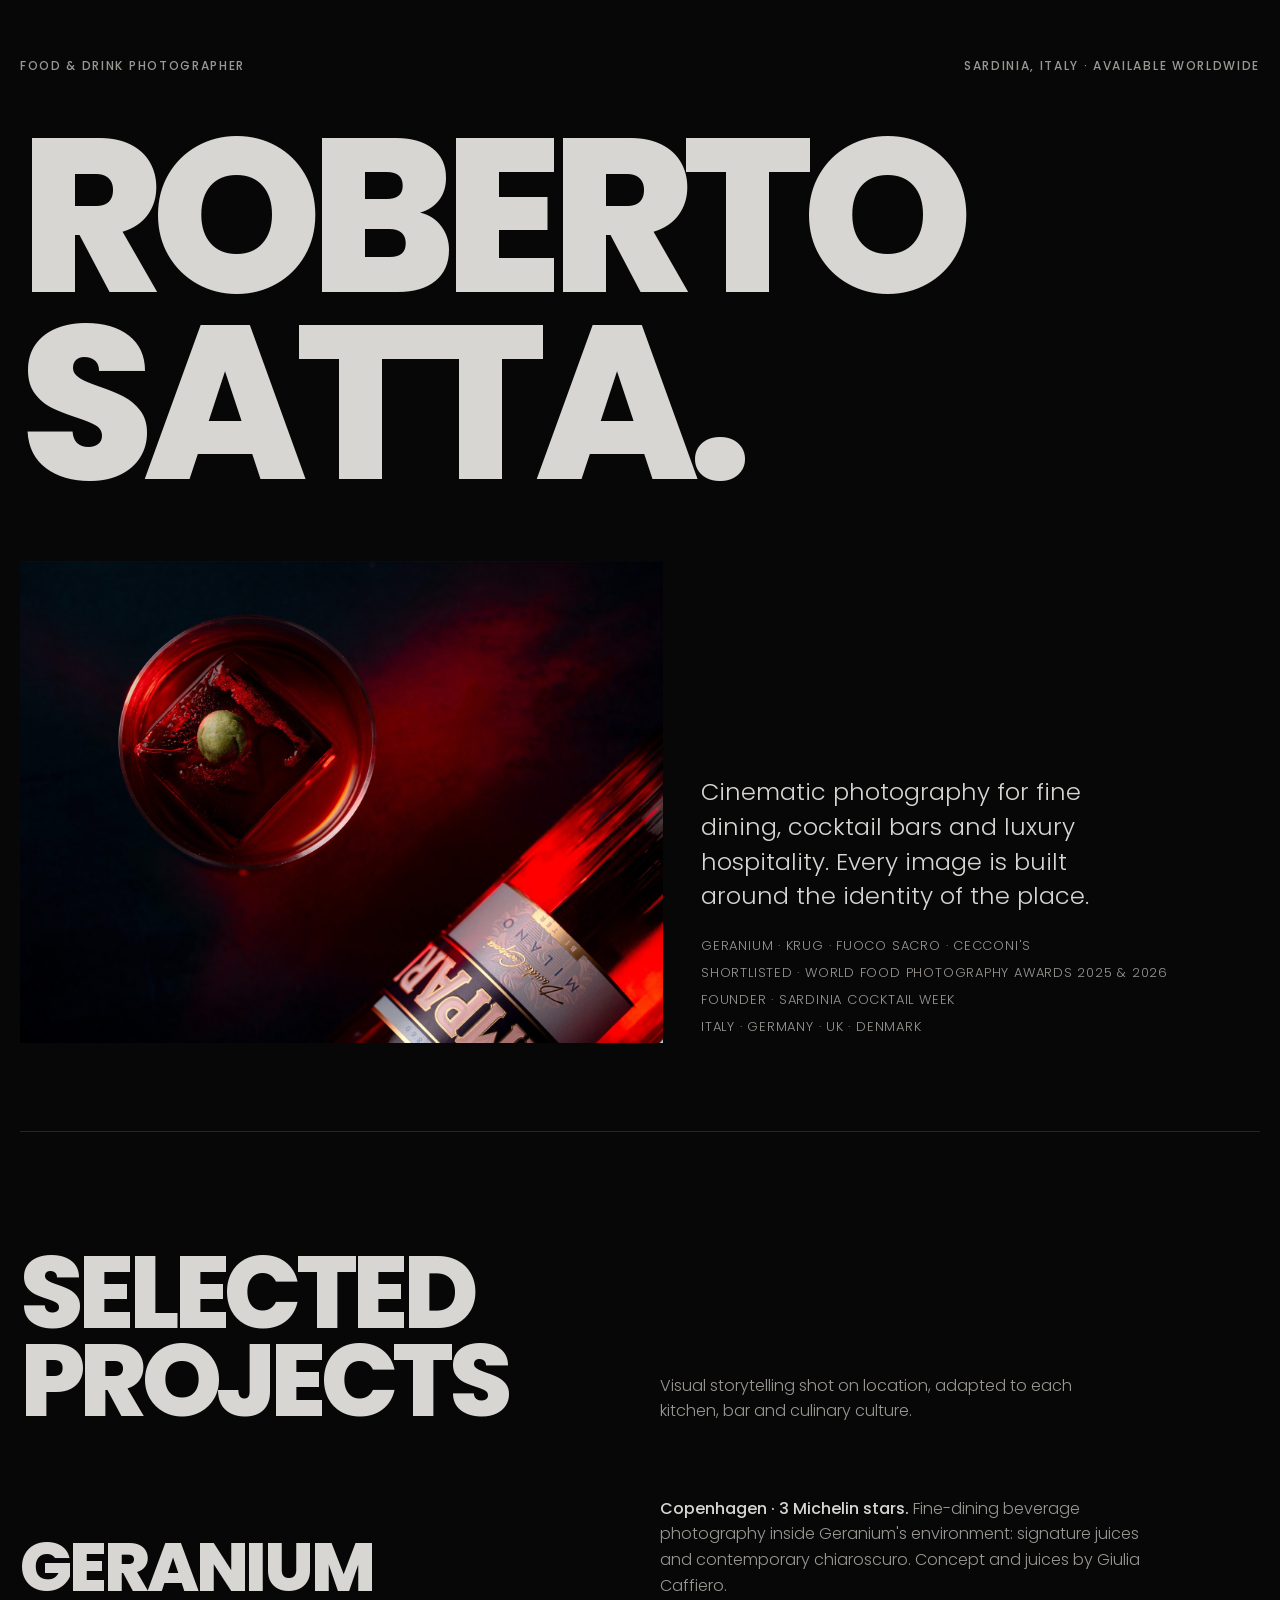
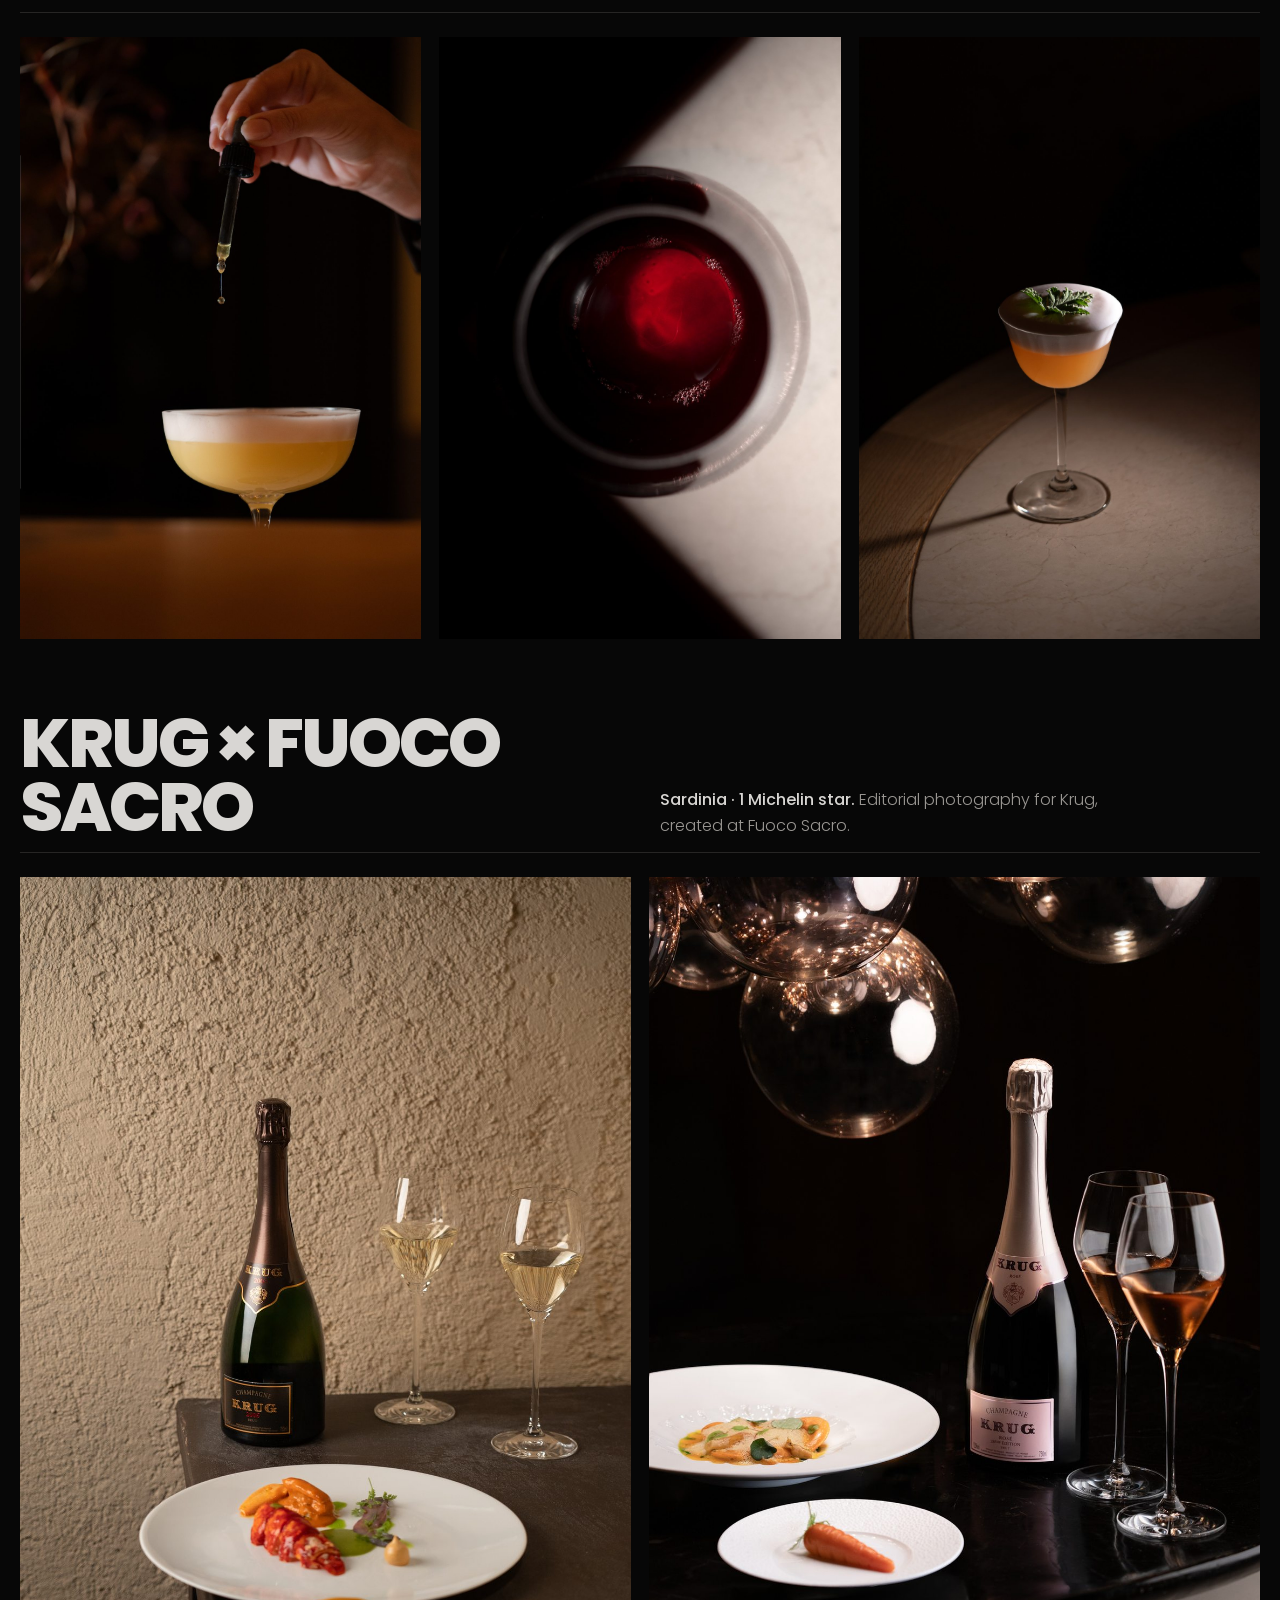
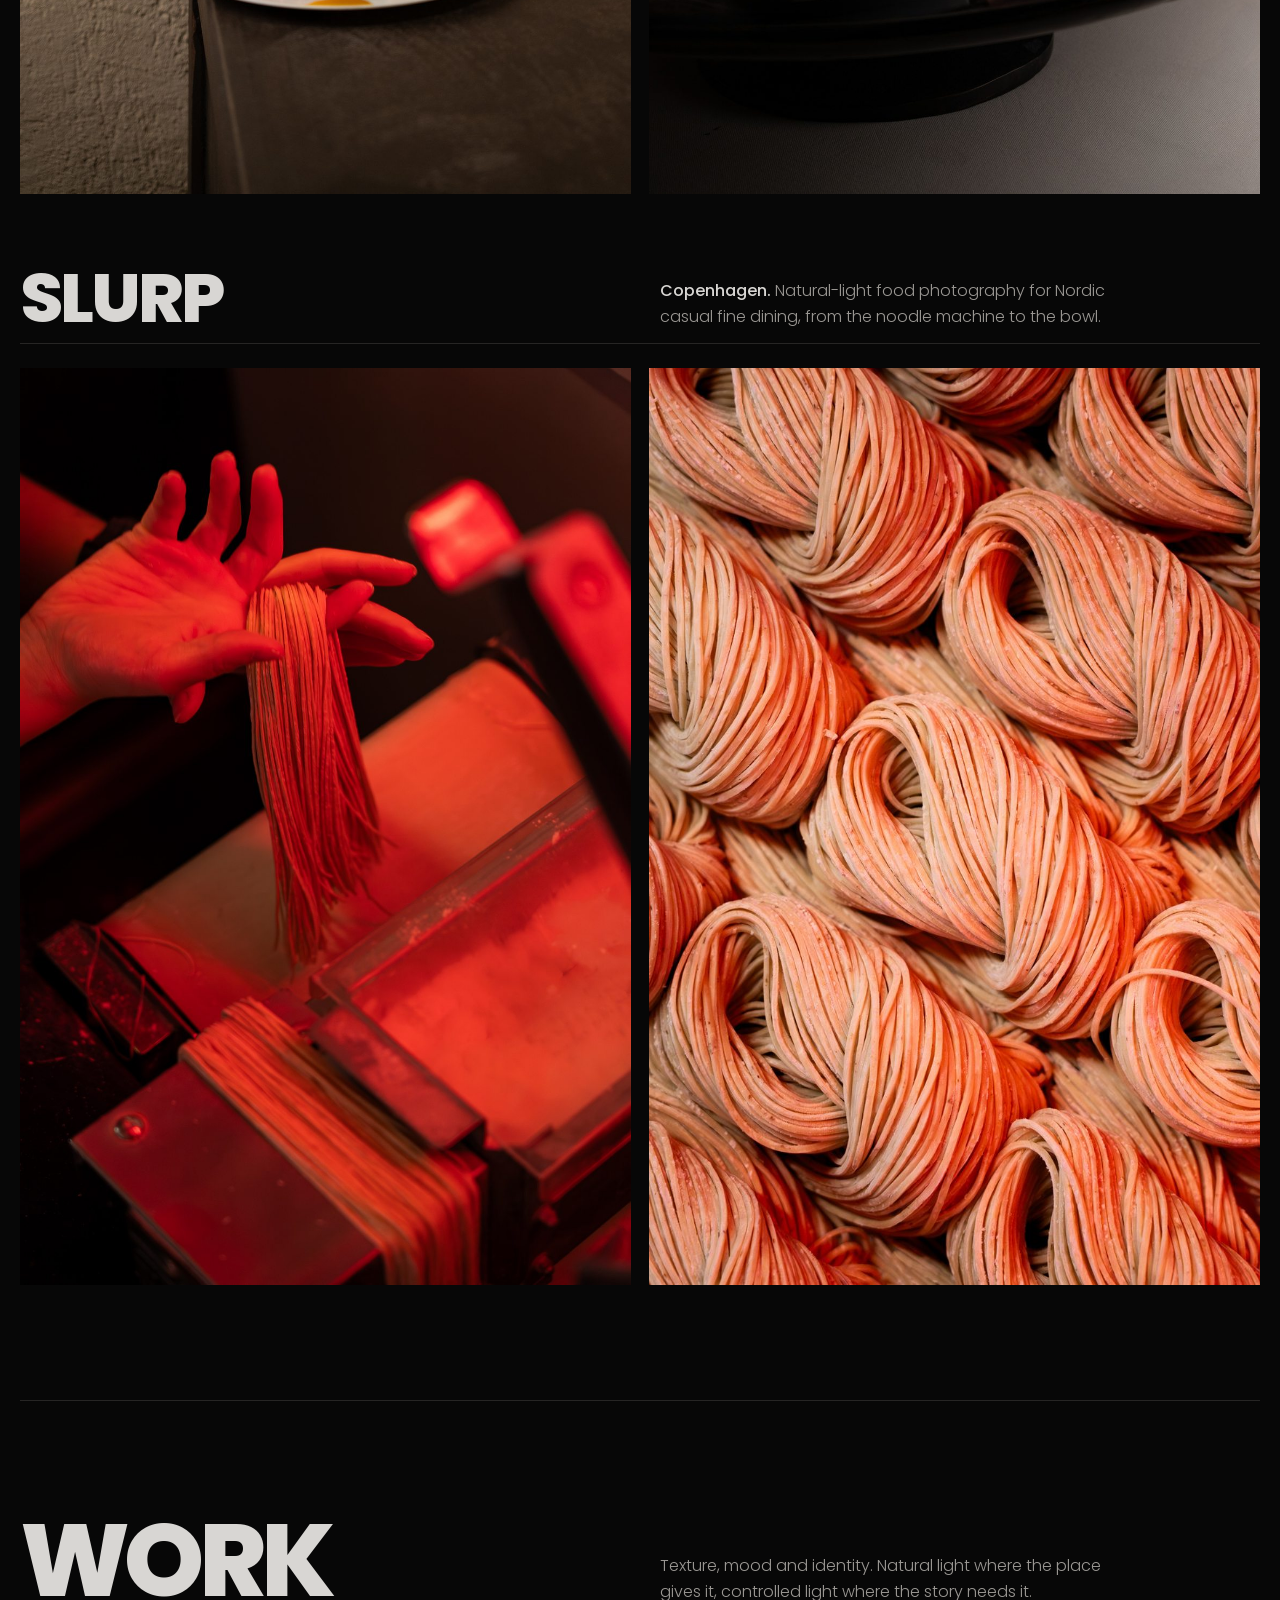
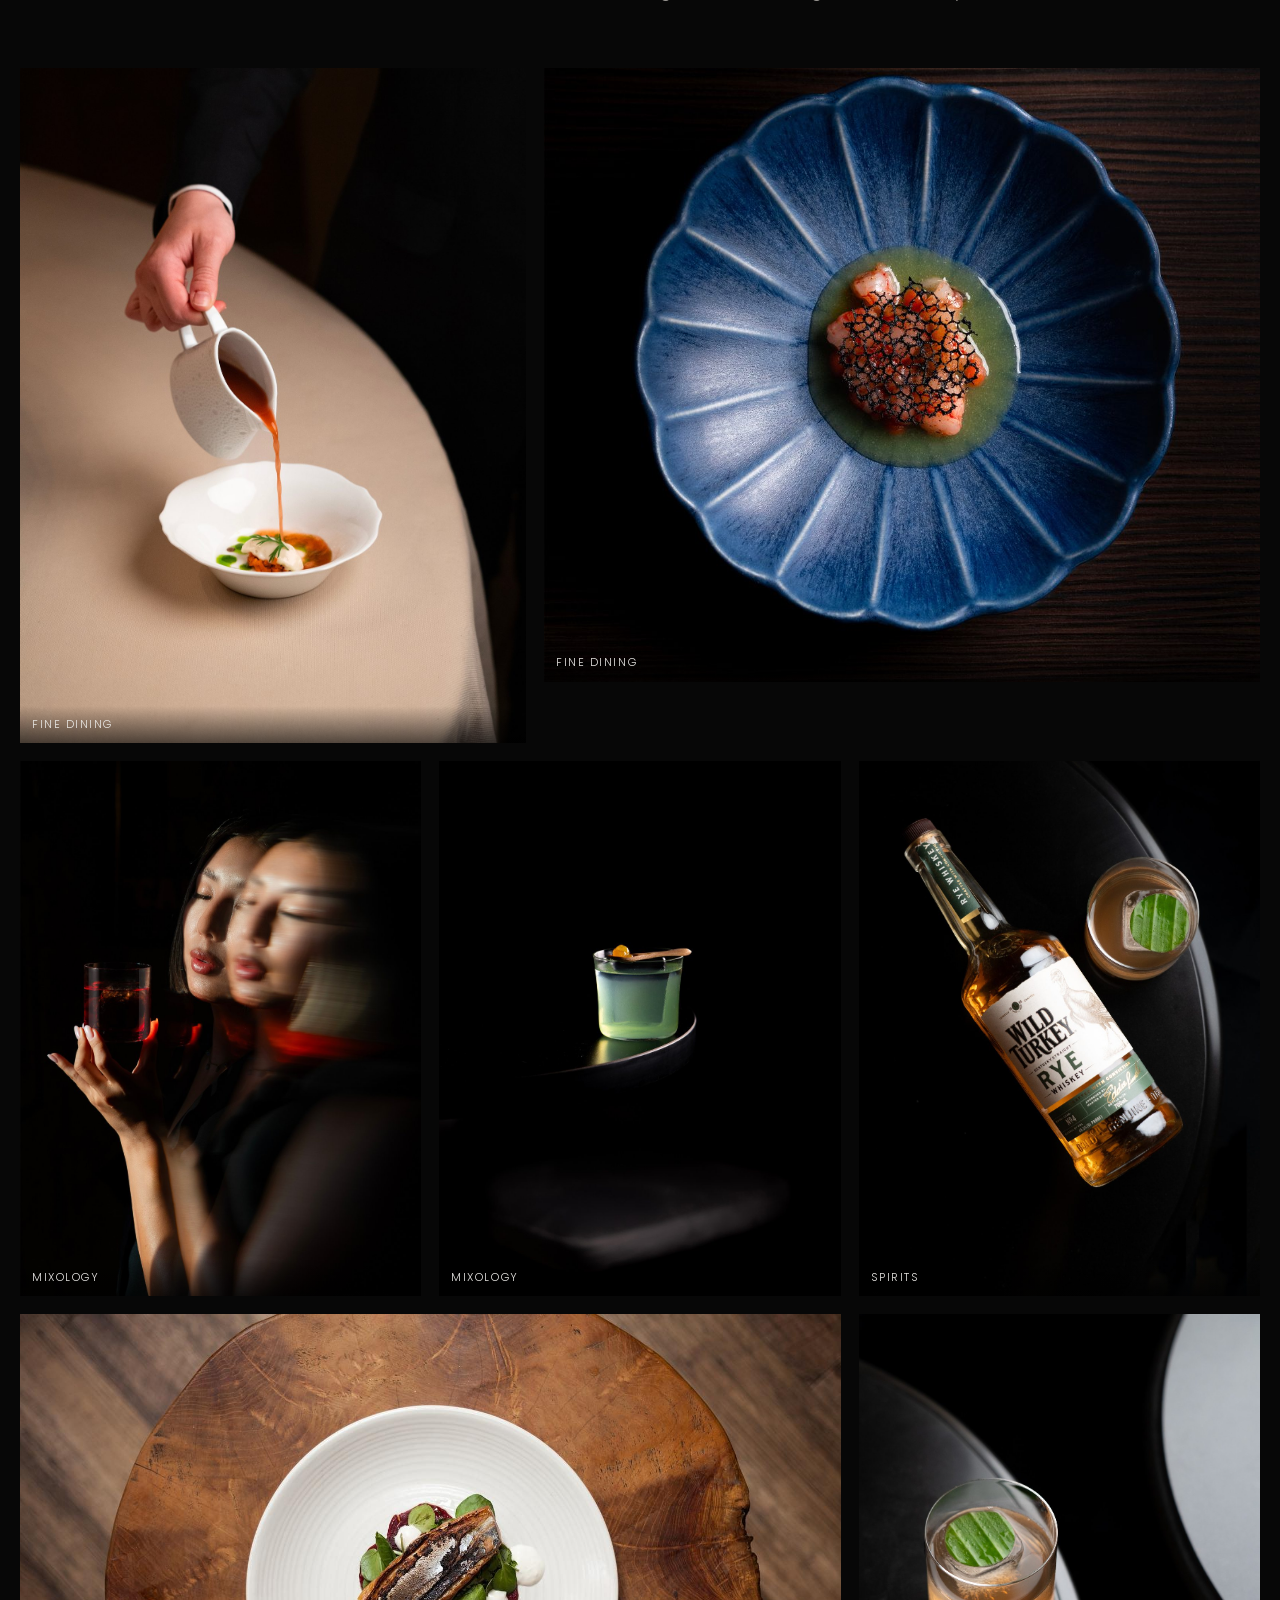
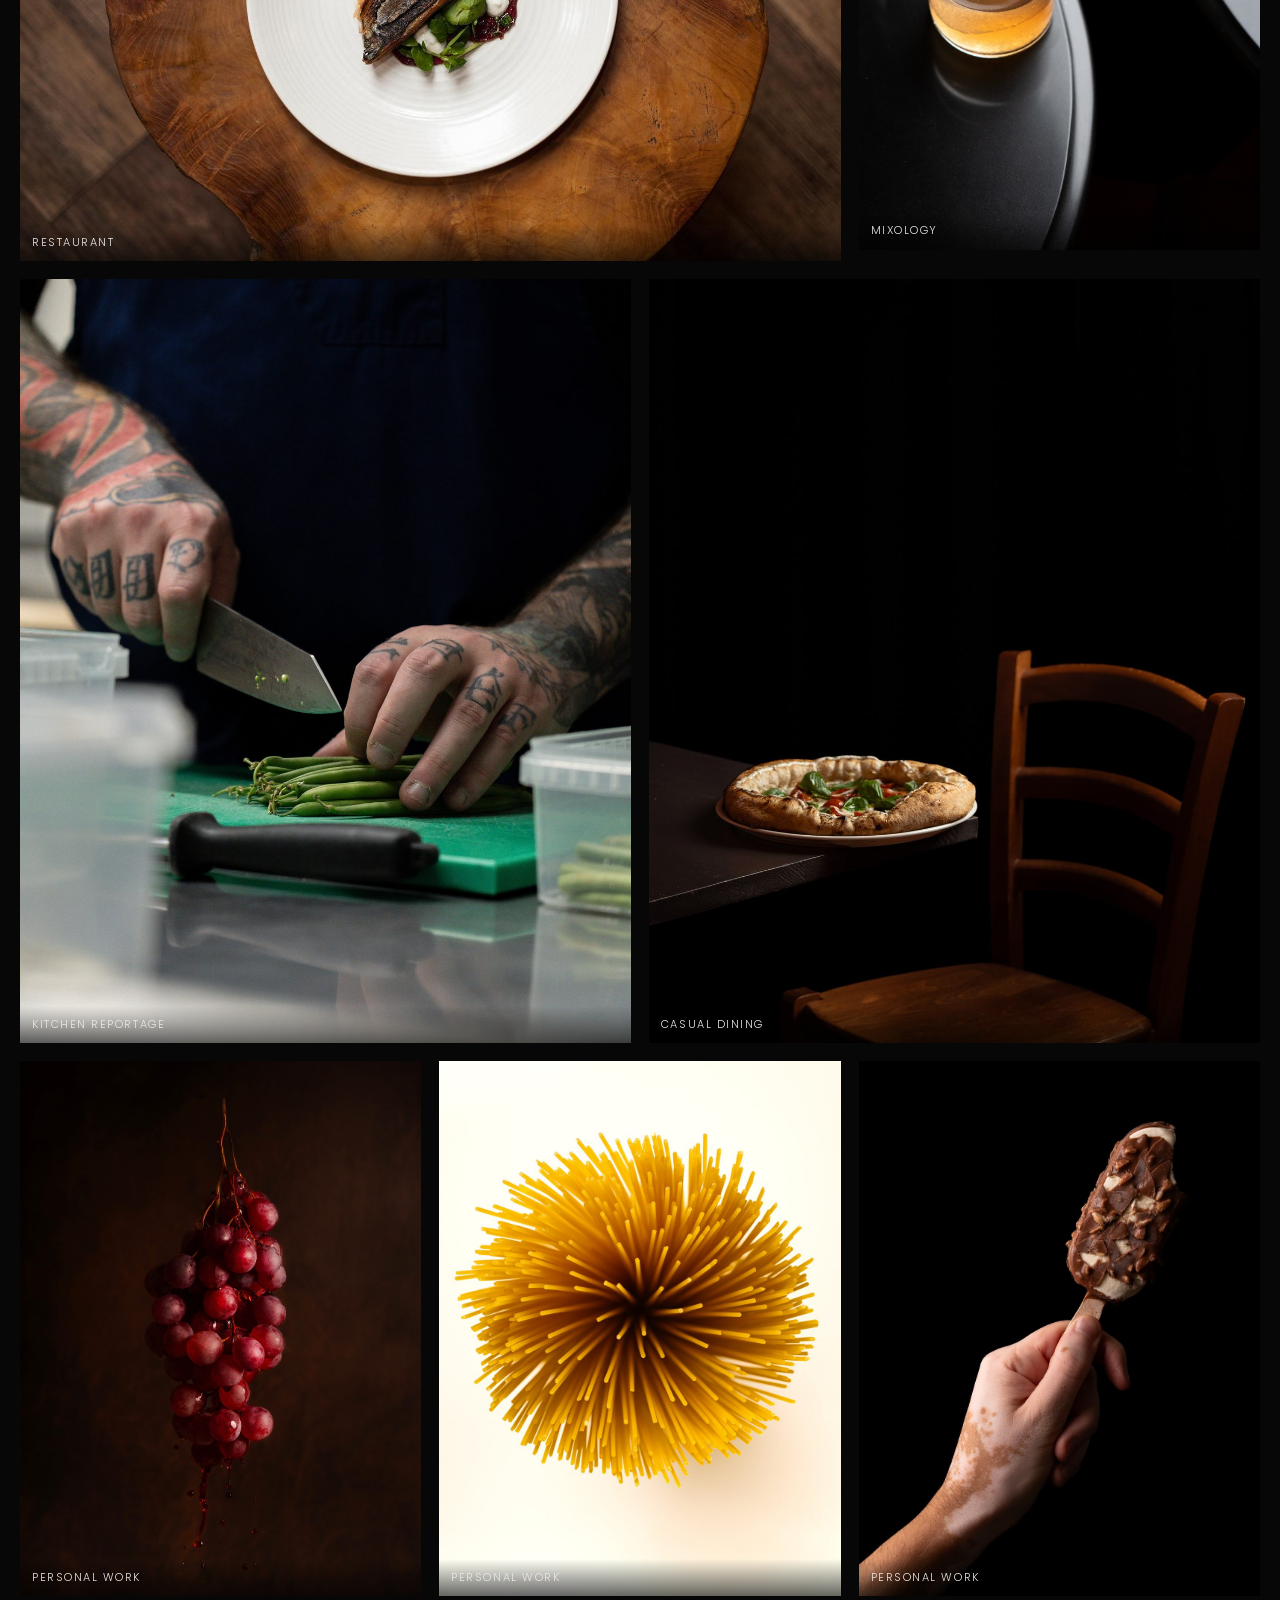
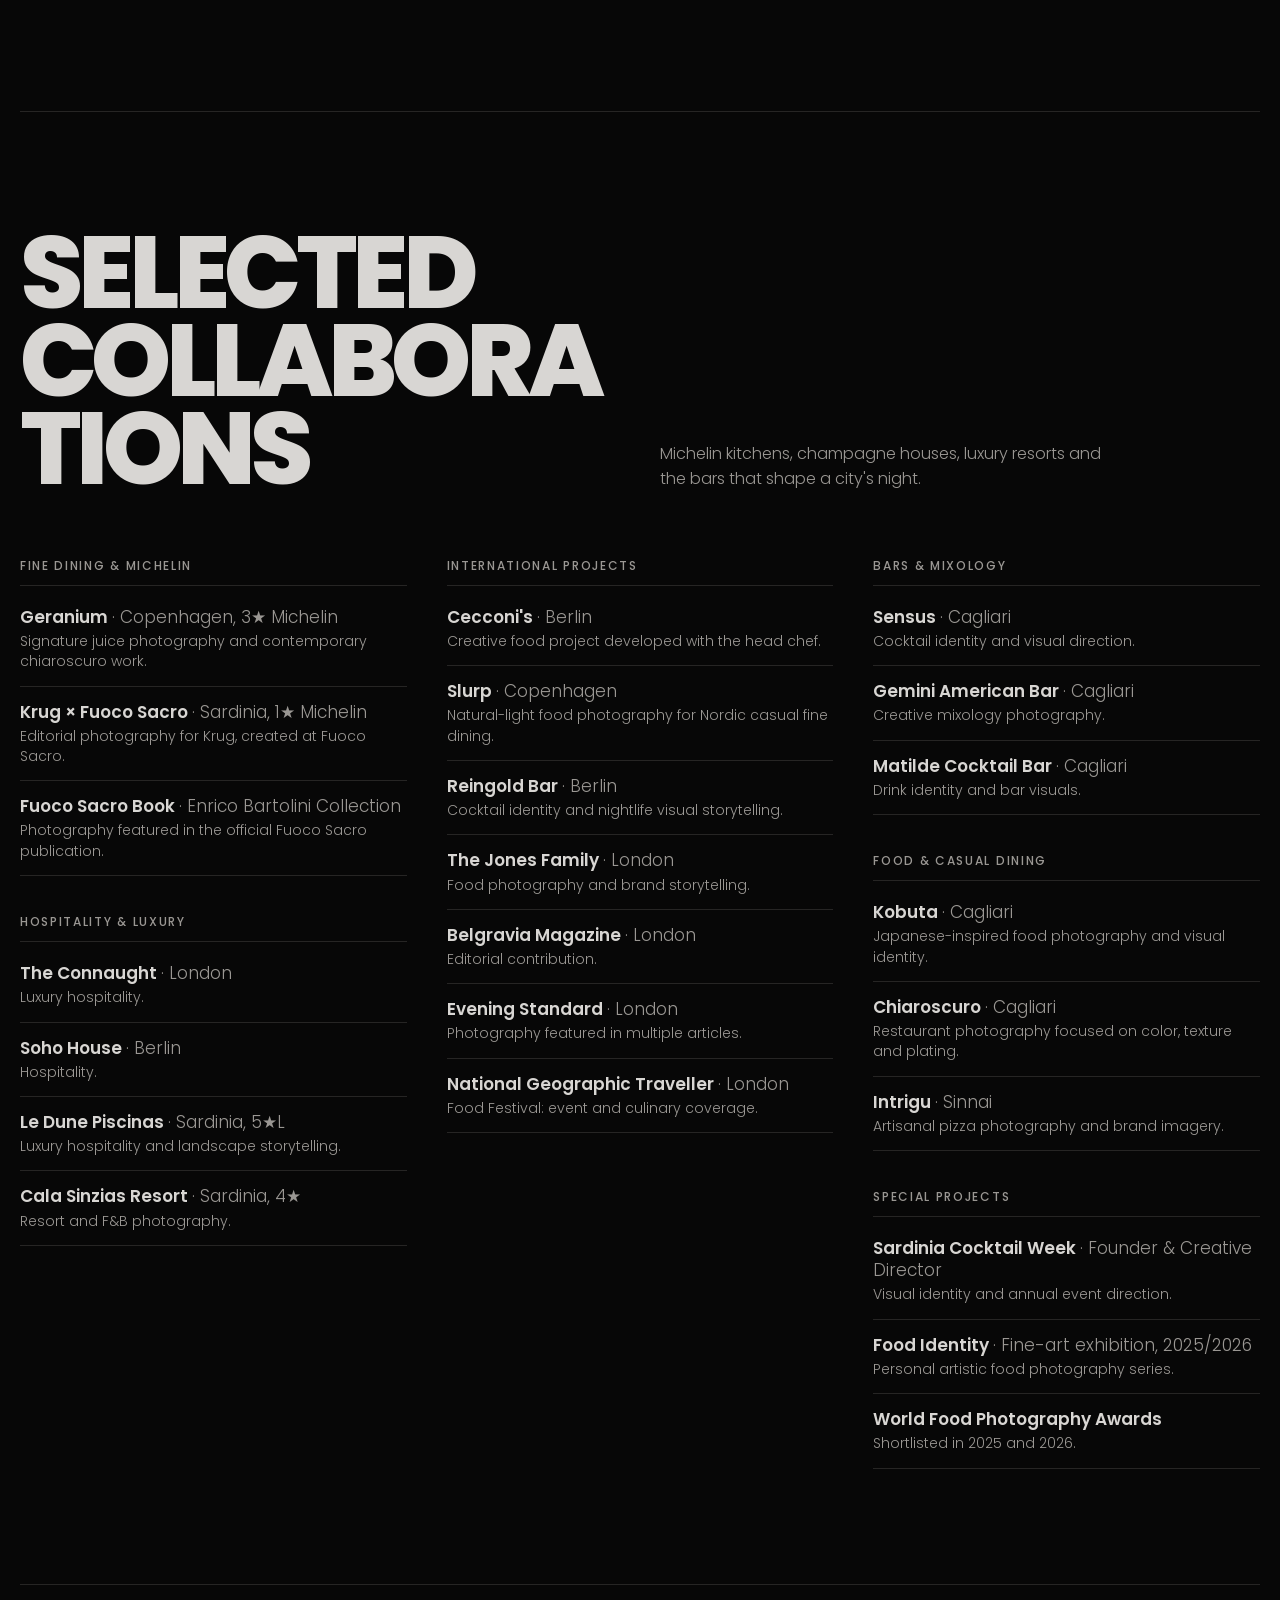
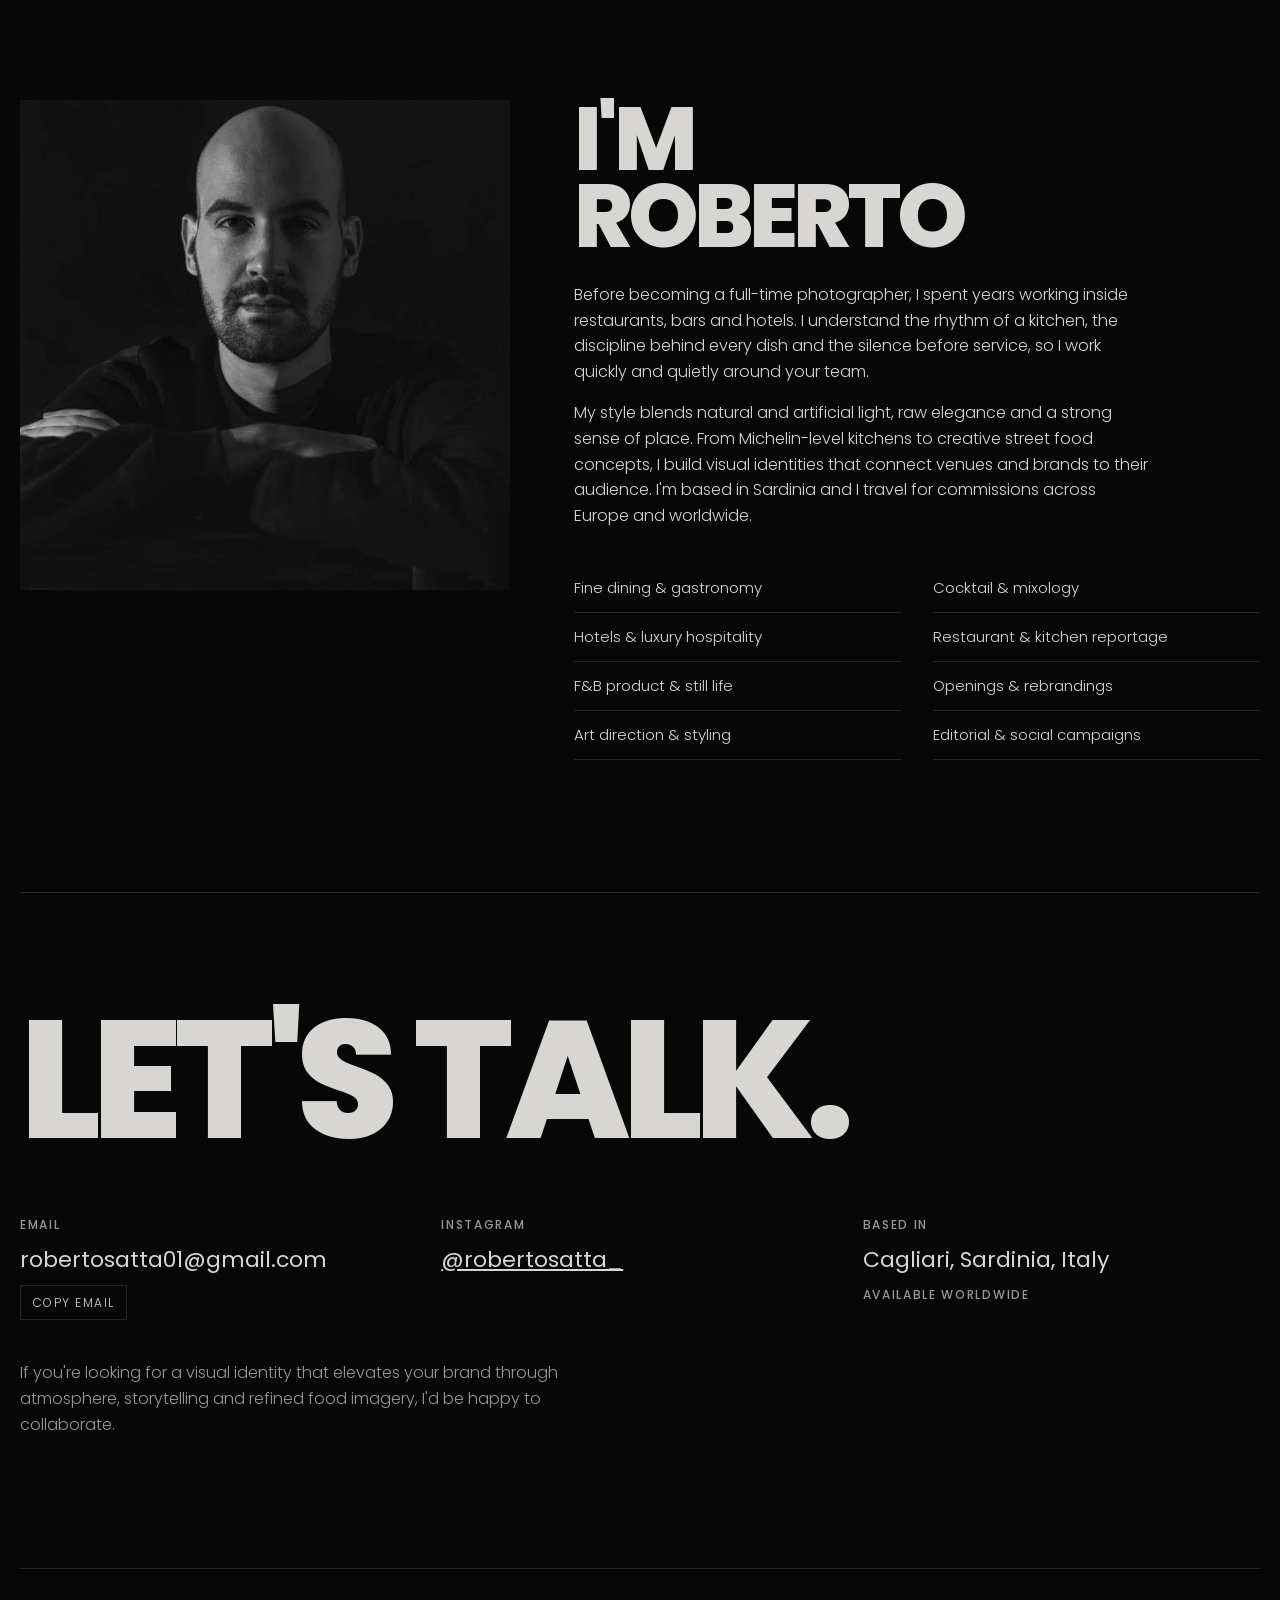
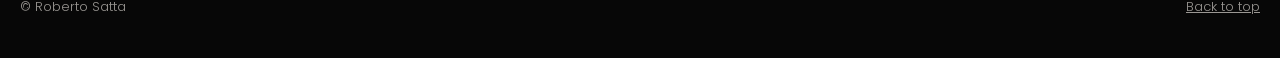
==== index.html @ b46af67e "Krug: tolto il riferimento al libro di Fuoco Sacro (foto non presenti nel libro) Co-Authored-By: Cla" ====
<!doctype html>
<html lang="en">
<head>
<meta charset="utf-8">
<meta name="viewport" content="width=device-width, initial-scale=1, viewport-fit=cover">
<title>Roberto Satta</title>
<meta name="description" content="Roberto Satta — food & drink photographer based in Sardinia, Italy, available worldwide.">
<link rel="preconnect" href="https://fonts.googleapis.com">
<link rel="preconnect" href="https://fonts.gstatic.com" crossorigin>
<link rel="stylesheet" href="https://fonts.googleapis.com/css2?family=Poppins:wght@300;400;500;600;800&display=swap">
<style>
  /* Layout: a black gallery wall. Heavy compressed type from Roberto's own deck, then the photographs carry all the colour. */
  :root {
    --ink: #070707;
    --wall: #0f0f0f;
    --type: #d8d6d3;
    --soft: #9a9793;
    --line: #262524;
    --font-display: "Poppins", "Helvetica Neue", Arial, sans-serif;
    --font-body: "Poppins", "Helvetica Neue", Arial, sans-serif;
    color-scheme: dark;
  }
  html { background: var(--ink); }
  body { background: var(--ink); color: var(--type); font-family: var(--font-body); font-weight: 300; font-size: 16px; line-height: 1.6; -webkit-font-smoothing: antialiased; }
  .wrap { max-width: 1320px; margin: 0 auto; padding-left: max(20px, env(safe-area-inset-left, 0px)); padding-right: max(20px, env(safe-area-inset-right, 0px)); }
  a { color: inherit; }
  img { display: block; width: 100%; height: 100%; object-fit: cover; max-width: 100%; }
  .label { font-weight: 500; font-size: 12px; letter-spacing: .14em; text-transform: uppercase; color: var(--soft); }
  .display { font-family: var(--font-display); font-weight: 800; text-transform: uppercase; letter-spacing: -.055em; line-height: .86; margin: 0; color: var(--type); }
  section { padding-block: clamp(56px, 9vw, 120px); border-top: 1px solid var(--line); }
  .sec-head { display: grid; grid-template-columns: 1fr 1fr; gap: 20px 40px; align-items: end; margin-bottom: clamp(32px, 5vw, 64px); }
  .sec-head h2 { font-size: clamp(34px, 8vw, 116px); overflow-wrap: anywhere; }
  .sec-head p { margin: 0; max-width: 46ch; color: var(--soft); }

  /* Hero */
  .hero { padding-block: clamp(28px, 5vw, 56px) clamp(40px, 7vw, 88px); border-top: 0; }
  .hero-top { display: flex; justify-content: space-between; align-items: baseline; gap: 16px; flex-wrap: wrap; margin-bottom: clamp(24px, 4vw, 48px); }
  .hero-name { font-size: clamp(64px, 17vw, 250px); }
  .hero-name span { display: block; }
  .hero-grid { display: grid; grid-template-columns: 1.15fr 1fr; gap: clamp(20px, 3vw, 40px); margin-top: clamp(28px, 5vw, 64px); align-items: end; }
  .hero-img { aspect-ratio: 4 / 3; overflow: hidden; background: var(--wall); }
  .hero-text { display: flex; flex-direction: column; gap: 22px; padding-bottom: 6px; min-width: 0; }
  .lede { font-size: clamp(18px, 1.9vw, 24px); line-height: 1.45; margin: 0; max-width: 30ch; text-wrap: balance; }
  .facts { display: flex; flex-direction: column; gap: 6px; margin: 0; padding: 0; list-style: none; }
  .facts li { font-size: 13px; letter-spacing: .06em; text-transform: uppercase; color: var(--soft); }

  /* Projects */
  .project { display: grid; gap: clamp(10px, 1.4vw, 18px); margin-top: clamp(40px, 6vw, 72px); }
  .project:first-of-type { margin-top: 0; }
  .project-text { display: grid; grid-template-columns: 1fr 1fr; gap: 8px 40px; align-items: end; padding-bottom: 14px; border-bottom: 1px solid var(--line); margin-bottom: 6px; }
  .project-text h3 { font-family: var(--font-display); font-weight: 800; text-transform: uppercase; letter-spacing: -.045em; font-size: clamp(34px, 5.4vw, 72px); line-height: .92; margin: 0; }
  .project-text p { margin: 0; color: var(--soft); max-width: 48ch; }
  .project-text p b { color: var(--type); font-weight: 500; }
  .row-3 { display: grid; grid-template-columns: repeat(3, 1fr); gap: clamp(10px, 1.4vw, 18px); }
  .row-2 { display: grid; grid-template-columns: repeat(2, 1fr); gap: clamp(10px, 1.4vw, 18px); }
  .tile { margin: 0; overflow: hidden; background: var(--wall); position: relative; min-width: 0; aspect-ratio: 2 / 3; }
  .tile figcaption { position: absolute; left: 0; bottom: 0; padding: 10px 12px; font-size: 11px; letter-spacing: .14em; text-transform: uppercase; color: #e9e7e4; background: linear-gradient(transparent, rgba(0, 0, 0, .6)); width: 100%; box-sizing: border-box; }
  .tile img { transition: transform .9s cubic-bezier(.2, .7, .2, 1); }
  @media (hover: hover) and (prefers-reduced-motion: no-preference) { .tile:hover img { transform: scale(1.025); } }

  /* Gallery */
  .grid { display: grid; grid-template-columns: repeat(12, 1fr); gap: clamp(10px, 1.4vw, 18px); }
  .s4 { grid-column: span 4; aspect-ratio: 3 / 4; }
  .s5 { grid-column: span 5; aspect-ratio: 3 / 4; }
  .s7 { grid-column: span 7; aspect-ratio: 7 / 6; }
  .s6 { grid-column: span 6; aspect-ratio: 4 / 5; }
  .s8 { grid-column: span 8; aspect-ratio: 3 / 2; }

  /* Collaborations */
  .collab { display: grid; grid-template-columns: repeat(3, minmax(0, 1fr)); gap: 0 40px; }
  .collab-col { display: flex; flex-direction: column; gap: 36px; min-width: 0; }
  .group { display: flex; flex-direction: column; min-width: 0; }
  .group h3 { font-size: 12px; font-weight: 500; letter-spacing: .14em; text-transform: uppercase; color: var(--soft); margin: 0 0 6px; padding-bottom: 10px; border-bottom: 1px solid var(--line); }
  .item { padding: 14px 0; border-bottom: 1px solid var(--line); display: flex; flex-direction: column; gap: 3px; }
  .item-name { font-weight: 600; font-size: 17px; line-height: 1.3; color: var(--type); }
  .item-name span { font-weight: 300; color: var(--soft); }
  .item-what { font-size: 14px; color: var(--soft); line-height: 1.45; }

  /* About */
  .about { display: grid; grid-template-columns: minmax(0, 5fr) minmax(0, 7fr); gap: clamp(28px, 5vw, 80px); align-items: start; }
  .portrait { aspect-ratio: 1 / 1; overflow: hidden; background: var(--wall); max-width: 520px; }
  .about h2 { font-size: clamp(44px, 7vw, 100px); margin-bottom: 28px; }
  .about p { margin: 0 0 16px; max-width: 58ch; }
  .services { margin-top: 36px; display: grid; grid-template-columns: 1fr 1fr; gap: 0 32px; padding: 0; list-style: none; }
  .services li { padding: 12px 0; border-bottom: 1px solid var(--line); font-size: 15px; }

  /* Contact */
  .contact h2 { font-size: clamp(56px, 13vw, 200px); }
  .contact-row { display: grid; grid-template-columns: repeat(3, minmax(0, 1fr)); gap: 24px; margin-top: clamp(32px, 5vw, 64px); }
  .contact-item { display: flex; flex-direction: column; gap: 8px; min-width: 0; }
  .contact-value { font-size: clamp(17px, 1.8vw, 22px); font-weight: 400; overflow-wrap: anywhere; user-select: all; }
  .copy { align-self: flex-start; font: inherit; font-size: 12px; letter-spacing: .12em; text-transform: uppercase; color: var(--type); background: transparent; border: 1px solid var(--line); padding: 7px 12px; cursor: pointer; }
  .copy:hover, .copy:focus-visible { border-color: var(--type); outline: none; }
  .contact-note { margin-top: 40px; color: var(--soft); max-width: 60ch; }
  footer { padding-block: 28px 40px; border-top: 1px solid var(--line); color: var(--soft); font-size: 13px; display: flex; justify-content: space-between; gap: 12px; flex-wrap: wrap; }
  a:focus-visible { outline: 1px solid var(--type); outline-offset: 3px; }

  @media (max-width: 900px) {
    .collab { grid-template-columns: 1fr 1fr; }
  }
  @media (max-width: 820px) {
    .hero-grid, .sec-head, .about, .project-text { grid-template-columns: 1fr; }
    .s4, .s5, .s6 { grid-column: span 6; aspect-ratio: 3 / 4; }
    .s7, .s8 { grid-column: span 12; aspect-ratio: 4 / 3; }
    .contact-row { grid-template-columns: 1fr; }
  }
  @media (max-width: 560px) {
    .collab { grid-template-columns: 1fr; }
    .row-3 { grid-template-columns: 1fr 1fr; }
    .row-3 .tile:first-child { grid-column: span 2; aspect-ratio: 4 / 5; }
    .services { grid-template-columns: 1fr; }
  }
</style>
<meta property="og:title" content="Roberto Satta — Food &amp; Drink Photographer">
<meta property="og:description" content="Cinematic photography for fine dining, cocktail bars and luxury hospitality. Sardinia, Italy · available worldwide.">
<meta property="og:image" content="https://robertosatta.com/foto/cocktail-rosso.jpg">
<meta property="og:url" content="https://robertosatta.com/">
<link rel="icon" href="data:,">
<style>body{margin:0} *{box-sizing:border-box} img{max-width:100%}</style>
</head>
<body>


<main class="wrap">
  <header class="hero" id="top">
    <div class="hero-top">
      <span class="label">Food &amp; Drink Photographer</span>
      <span class="label">Sardinia, Italy · Available worldwide</span>
    </div>
    <h1 class="display hero-name"><span>Roberto</span><span>Satta.</span></h1>
    <div class="hero-grid">
      <div class="hero-img"><img src="foto/cocktail-rosso.jpg" alt="Red cocktail with a large ice cube, shot from above in red light"></div>
      <div class="hero-text">
        <p class="lede">Cinematic photography for fine dining, cocktail bars and luxury hospitality. Every image is built around the identity of the place.</p>
        <ul class="facts">
          <li>Geranium · Krug · Fuoco Sacro · Cecconi's</li>
          <li>Shortlisted · World Food Photography Awards 2025 &amp; 2026</li>
          <li>Founder · Sardinia Cocktail Week</li>
          <li>Italy · Germany · UK · Denmark</li>
        </ul>
      </div>
    </div>
  </header>

  <section id="projects" aria-labelledby="projects-title">
    <div class="sec-head">
      <h2 class="display" id="projects-title">Selected<br>projects</h2>
      <p>Visual storytelling shot on location, adapted to each kitchen, bar and culinary culture.</p>
    </div>

    <div class="project" id="geranium">
      <div class="project-text">
        <h3>Geranium</h3>
        <p><b>Copenhagen · 3 Michelin stars.</b> Fine-dining beverage photography inside Geranium's environment: signature juices and contemporary chiaroscuro. Concept and juices by Giulia Caffiero.</p>
      </div>
      <div class="row-3">
        <figure class="tile"><img src="foto/geranium-contagocce.jpg" alt="A dropper adding drops to a foamed juice in a coupe"></figure>
        <figure class="tile"><img src="foto/geranium-vino.jpg" alt="Deep red juice in a glass seen from above, half in light"></figure>
        <figure class="tile"><img src="foto/geranium-coppa.jpg" alt="Foamed juice with a herb leaf on a stemmed glass under a spotlight"></figure>
      </div>
    </div>

    <div class="project" id="krug">
      <div class="project-text">
        <h3>Krug × Fuoco Sacro</h3>
        <p><b>Sardinia · 1 Michelin star.</b> Editorial photography for Krug, created at Fuoco Sacro.</p>
      </div>
      <div class="row-2">
        <figure class="tile"><img src="foto/krug.jpg" alt="Krug bottle with two glasses and a lobster dish against a textured wall"></figure>
        <figure class="tile"><img src="foto/krug-rose.jpg" alt="Krug Rosé bottle with glasses and plated dishes under glass pendant lights"></figure>
      </div>
    </div>

    <div class="project" id="slurp">
      <div class="project-text">
        <h3>Slurp</h3>
        <p><b>Copenhagen.</b> Natural-light food photography for Nordic casual fine dining, from the noodle machine to the bowl.</p>
      </div>
      <div class="row-2">
        <figure class="tile"><img src="foto/slurp-pasta.jpg" alt="Fresh noodles hanging from a machine under red light"></figure>
        <figure class="tile"><img src="foto/slurp-matasse.jpg" alt="Nests of fresh noodles"></figure>
      </div>
    </div>
  </section>

  <section id="work" aria-labelledby="work-title">
    <div class="sec-head">
      <h2 class="display" id="work-title">Work</h2>
      <p>Texture, mood and identity. Natural light where the place gives it, controlled light where the story needs it.</p>
    </div>
    <div class="grid">
      <figure class="tile s5"><img src="foto/salsa.jpg" alt="Sauce being poured into a white bowl at the table"><figcaption>Fine dining</figcaption></figure>
      <figure class="tile s7"><img src="foto/piatto-blu.jpg" alt="Raw fish dish in a blue flower-shaped bowl on dark wood"><figcaption>Fine dining</figcaption></figure>
      <figure class="tile s4"><img src="foto/drink-ritratto.jpg" alt="Woman holding a red drink, motion-blurred portrait in a dark bar"><figcaption>Mixology</figcaption></figure>
      <figure class="tile s4"><img src="foto/drink-verde.jpg" alt="Green cocktail lit in darkness on a black tray"><figcaption>Mixology</figcaption></figure>
      <figure class="tile s4"><img src="foto/wild-turkey.jpg" alt="Wild Turkey Rye bottle and a cocktail with a leaf on a black table"><figcaption>Spirits</figcaption></figure>
      <figure class="tile s8"><img src="foto/piatto-legno.jpg" alt="Grilled fish with greens on a white plate over a wooden board"><figcaption>Restaurant</figcaption></figure>
      <figure class="tile s4"><img src="foto/drink-ambra.jpg" alt="Amber cocktail with a green leaf on ice"><figcaption>Mixology</figcaption></figure>
      <figure class="tile s6"><img src="foto/cucina-mani.jpg" alt="Tattooed hands of a chef cutting green beans"><figcaption>Kitchen reportage</figcaption></figure>
      <figure class="tile s6"><img src="foto/pizza-sedia.jpg" alt="Pizza on a dark table next to a wooden chair"><figcaption>Casual dining</figcaption></figure>
      <figure class="tile s4"><img src="foto/uva.jpg" alt="Bunch of red grapes dripping juice against a dark background"><figcaption>Personal work</figcaption></figure>
      <figure class="tile s4"><img src="foto/spaghetti.jpg" alt="Dry spaghetti fanned out from above on a cream background"><figcaption>Personal work</figcaption></figure>
      <figure class="tile s4"><img src="foto/gelato.jpg" alt="Hand holding a chocolate-coated ice cream bar against black"><figcaption>Personal work</figcaption></figure>
    </div>
  </section>

  <section id="collaborations" aria-labelledby="collab-title">
    <div class="sec-head">
      <h2 class="display" id="collab-title">Selected<br>collaborations</h2>
      <p>Michelin kitchens, champagne houses, luxury resorts and the bars that shape a city's night.</p>
    </div>
    <div class="collab">
      <div class="collab-col">
        <div class="group">
          <h3>Fine dining &amp; Michelin</h3>
          <div class="item"><span class="item-name">Geranium <span>· Copenhagen, 3★ Michelin</span></span><span class="item-what">Signature juice photography and contemporary chiaroscuro work.</span></div>
          <div class="item"><span class="item-name">Krug × Fuoco Sacro <span>· Sardinia, 1★ Michelin</span></span><span class="item-what">Editorial photography for Krug, created at Fuoco Sacro.</span></div>
          <div class="item"><span class="item-name">Fuoco Sacro Book <span>· Enrico Bartolini Collection</span></span><span class="item-what">Photography featured in the official Fuoco Sacro publication.</span></div>
        </div>
        <div class="group">
          <h3>Hospitality &amp; luxury</h3>
          <div class="item"><span class="item-name">The Connaught <span>· London</span></span><span class="item-what">Luxury hospitality.</span></div>
          <div class="item"><span class="item-name">Soho House <span>· Berlin</span></span><span class="item-what">Hospitality.</span></div>
          <div class="item"><span class="item-name">Le Dune Piscinas <span>· Sardinia, 5★L</span></span><span class="item-what">Luxury hospitality and landscape storytelling.</span></div>
          <div class="item"><span class="item-name">Cala Sinzias Resort <span>· Sardinia, 4★</span></span><span class="item-what">Resort and F&amp;B photography.</span></div>
        </div>
      </div>
      <div class="collab-col">
        <div class="group">
          <h3>International projects</h3>
          <div class="item"><span class="item-name">Cecconi's <span>· Berlin</span></span><span class="item-what">Creative food project developed with the head chef.</span></div>
          <div class="item"><span class="item-name">Slurp <span>· Copenhagen</span></span><span class="item-what">Natural-light food photography for Nordic casual fine dining.</span></div>
          <div class="item"><span class="item-name">Reingold Bar <span>· Berlin</span></span><span class="item-what">Cocktail identity and nightlife visual storytelling.</span></div>
          <div class="item"><span class="item-name">The Jones Family <span>· London</span></span><span class="item-what">Food photography and brand storytelling.</span></div>
          <div class="item"><span class="item-name">Belgravia Magazine <span>· London</span></span><span class="item-what">Editorial contribution.</span></div>
          <div class="item"><span class="item-name">Evening Standard <span>· London</span></span><span class="item-what">Photography featured in multiple articles.</span></div>
          <div class="item"><span class="item-name">National Geographic Traveller <span>· London</span></span><span class="item-what">Food Festival: event and culinary coverage.</span></div>
        </div>
      </div>
      <div class="collab-col">
        <div class="group">
          <h3>Bars &amp; mixology</h3>
          <div class="item"><span class="item-name">Sensus <span>· Cagliari</span></span><span class="item-what">Cocktail identity and visual direction.</span></div>
          <div class="item"><span class="item-name">Gemini American Bar <span>· Cagliari</span></span><span class="item-what">Creative mixology photography.</span></div>
          <div class="item"><span class="item-name">Matilde Cocktail Bar <span>· Cagliari</span></span><span class="item-what">Drink identity and bar visuals.</span></div>
        </div>
        <div class="group">
          <h3>Food &amp; casual dining</h3>
          <div class="item"><span class="item-name">Kobuta <span>· Cagliari</span></span><span class="item-what">Japanese-inspired food photography and visual identity.</span></div>
          <div class="item"><span class="item-name">Chiaroscuro <span>· Cagliari</span></span><span class="item-what">Restaurant photography focused on color, texture and plating.</span></div>
          <div class="item"><span class="item-name">Intrigu <span>· Sinnai</span></span><span class="item-what">Artisanal pizza photography and brand imagery.</span></div>
        </div>
        <div class="group">
          <h3>Special projects</h3>
          <div class="item"><span class="item-name">Sardinia Cocktail Week <span>· Founder &amp; Creative Director</span></span><span class="item-what">Visual identity and annual event direction.</span></div>
          <div class="item"><span class="item-name">Food Identity <span>· Fine-art exhibition, 2025/2026</span></span><span class="item-what">Personal artistic food photography series.</span></div>
          <div class="item"><span class="item-name">World Food Photography Awards</span><span class="item-what">Shortlisted in 2025 and 2026.</span></div>
        </div>
      </div>
    </div>
  </section>

  <section id="about" aria-labelledby="about-title">
    <div class="about">
      <div class="portrait"><img src="foto/roberto.jpg" alt="Black and white portrait of Roberto Satta"></div>
      <div>
        <h2 class="display" id="about-title">I'm<br>Roberto</h2>
        <p>Before becoming a full-time photographer, I spent years working inside restaurants, bars and hotels. I understand the rhythm of a kitchen, the discipline behind every dish and the silence before service, so I work quickly and quietly around your team.</p>
        <p>My style blends natural and artificial light, raw elegance and a strong sense of place. From Michelin-level kitchens to creative street food concepts, I build visual identities that connect venues and brands to their audience. I'm based in Sardinia and I travel for commissions across Europe and worldwide.</p>
        <ul class="services">
          <li>Fine dining &amp; gastronomy</li>
          <li>Cocktail &amp; mixology</li>
          <li>Hotels &amp; luxury hospitality</li>
          <li>Restaurant &amp; kitchen reportage</li>
          <li>F&amp;B product &amp; still life</li>
          <li>Openings &amp; rebrandings</li>
          <li>Art direction &amp; styling</li>
          <li>Editorial &amp; social campaigns</li>
        </ul>
      </div>
    </div>
  </section>

  <section class="contact" id="contact" aria-labelledby="contact-title">
    <h2 class="display" id="contact-title">Let's talk.</h2>
    <div class="contact-row">
      <div class="contact-item"><span class="label">Email</span><span class="contact-value" id="email">robertosatta01@gmail.com</span><button class="copy" type="button" data-copy="email">Copy email</button></div>
      <div class="contact-item"><span class="label">Instagram</span><a class="contact-value" href="https://www.instagram.com/robertosatta_/" target="_blank" rel="noopener">@robertosatta_</a></div>
      <div class="contact-item"><span class="label">Based in</span><span class="contact-value">Cagliari, Sardinia, Italy</span><span class="label">Available worldwide</span></div>
    </div>
    <p class="contact-note">If you're looking for a visual identity that elevates your brand through atmosphere, storytelling and refined food imagery, I'd be happy to collaborate.</p>
  </section>

  <footer>
    <span>© Roberto Satta</span>
    <a href="#top">Back to top</a>
  </footer>
</main>

<script>
  document.querySelectorAll('.copy').forEach((btn) => {
    btn.addEventListener('click', () => {
      const el = document.getElementById(btn.getAttribute('data-copy'));
      const testo = el ? el.textContent.trim() : '';
      const fatto = () => { btn.textContent = 'Copied'; setTimeout(() => { btn.textContent = 'Copy email'; }, 1800); };
      const seleziona = () => { const r = document.createRange(); r.selectNodeContents(el); const s = getSelection(); s.removeAllRanges(); s.addRange(r); };
      if (navigator.clipboard && navigator.clipboard.writeText) {
        navigator.clipboard.writeText(testo).then(fatto, seleziona);
      } else { seleziona(); }
    });
  });
</script>

</body>
</html>
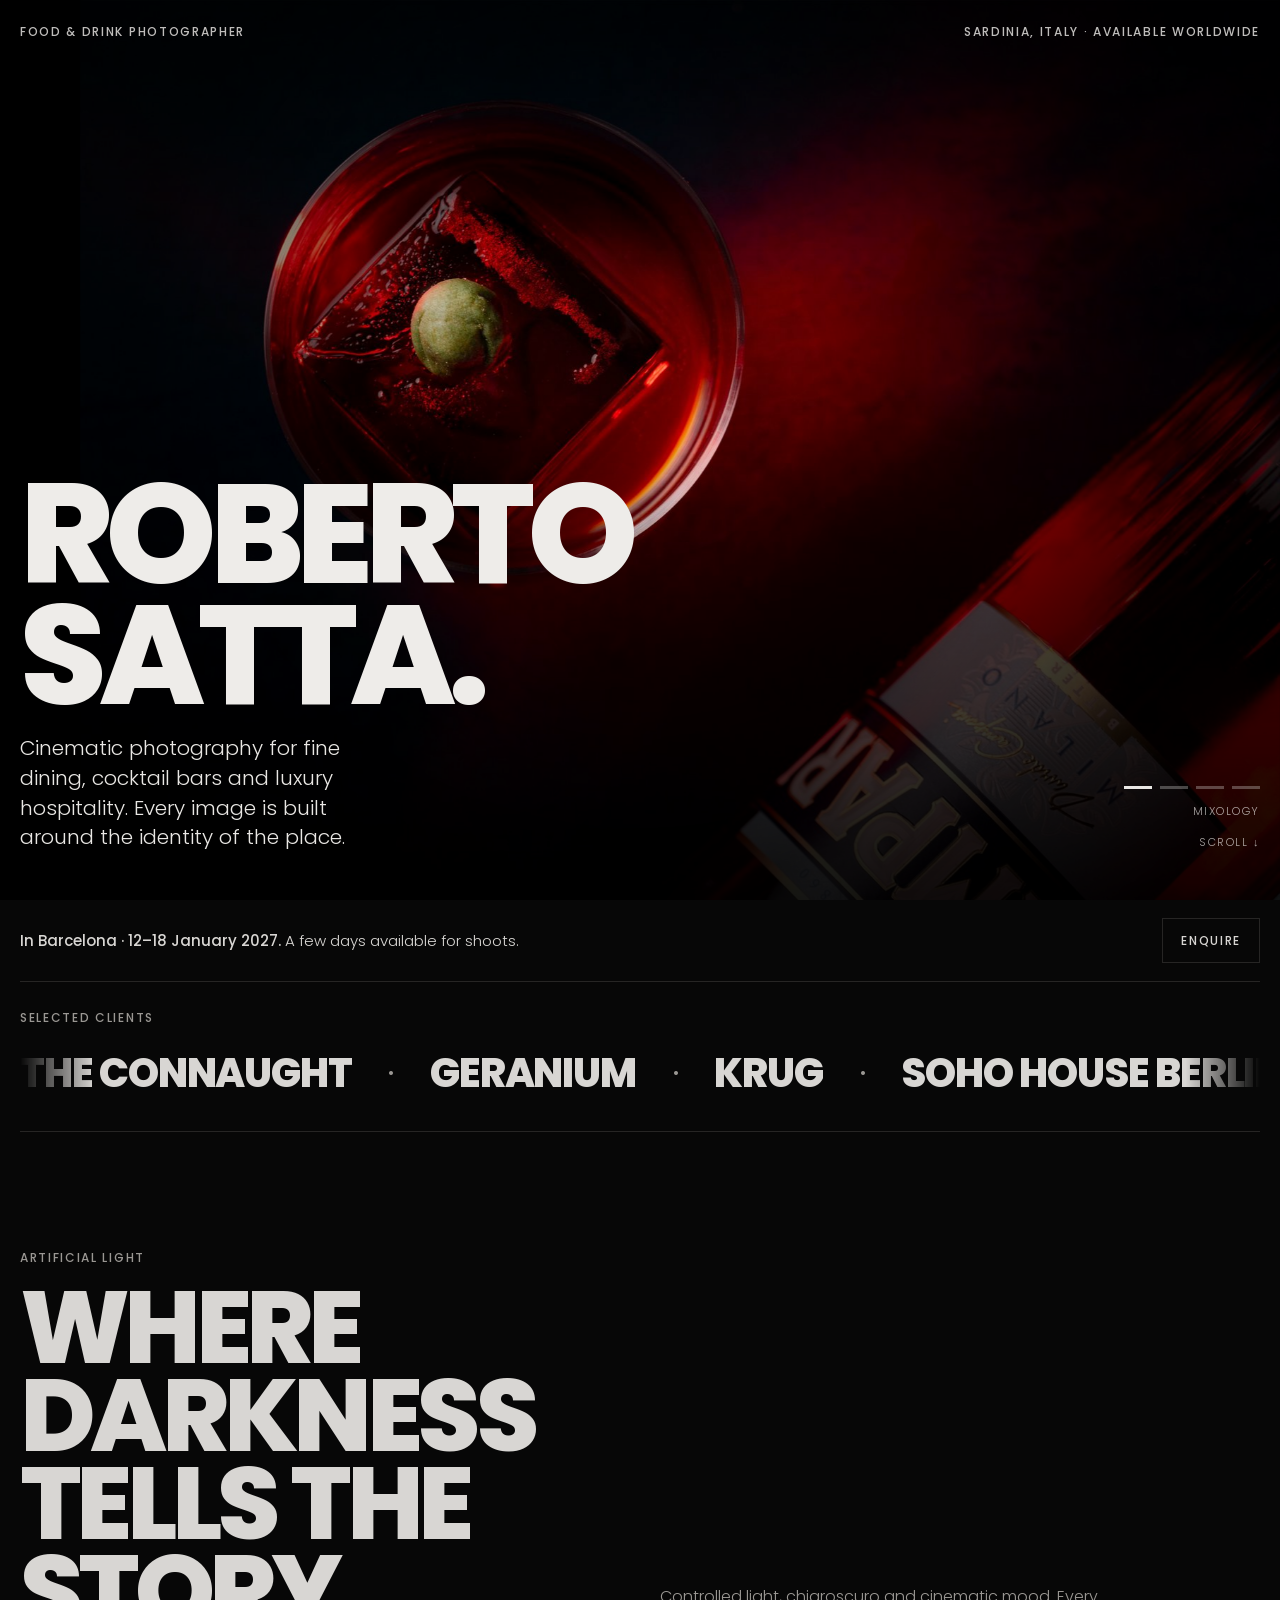
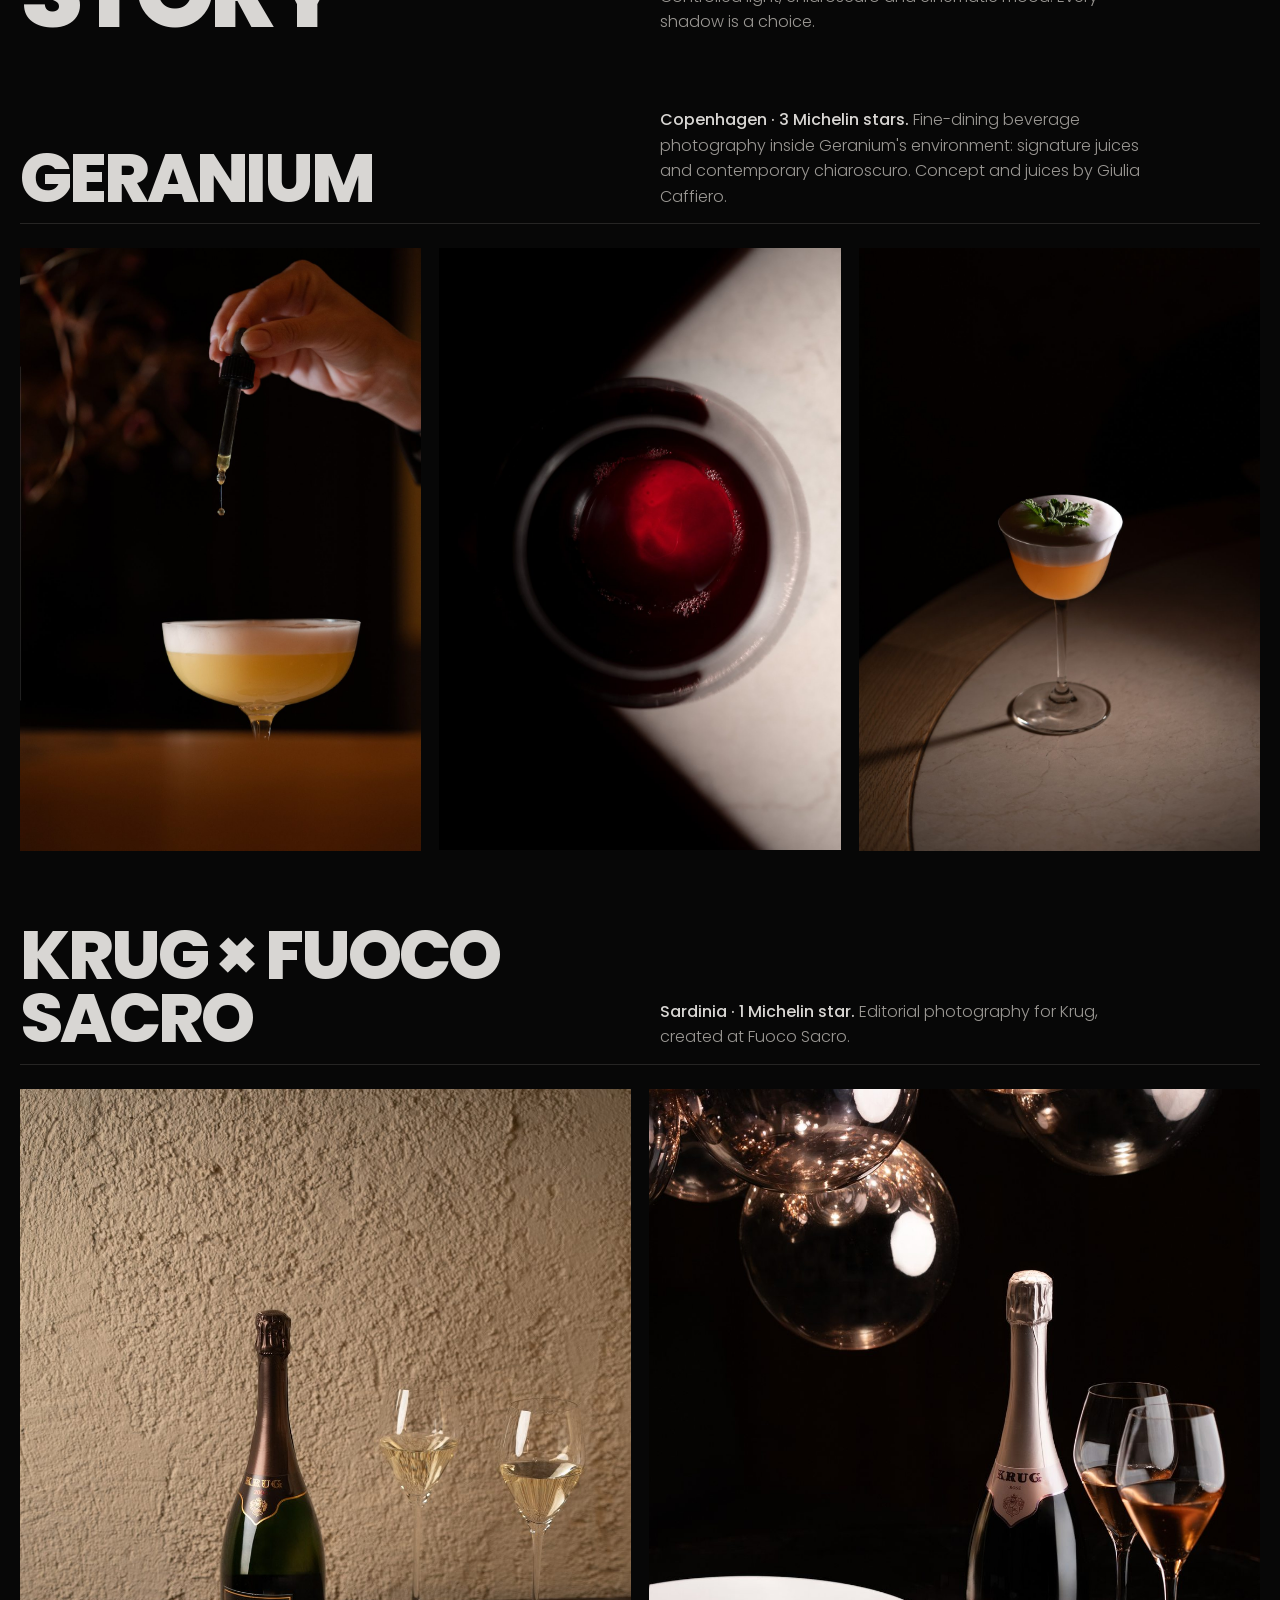
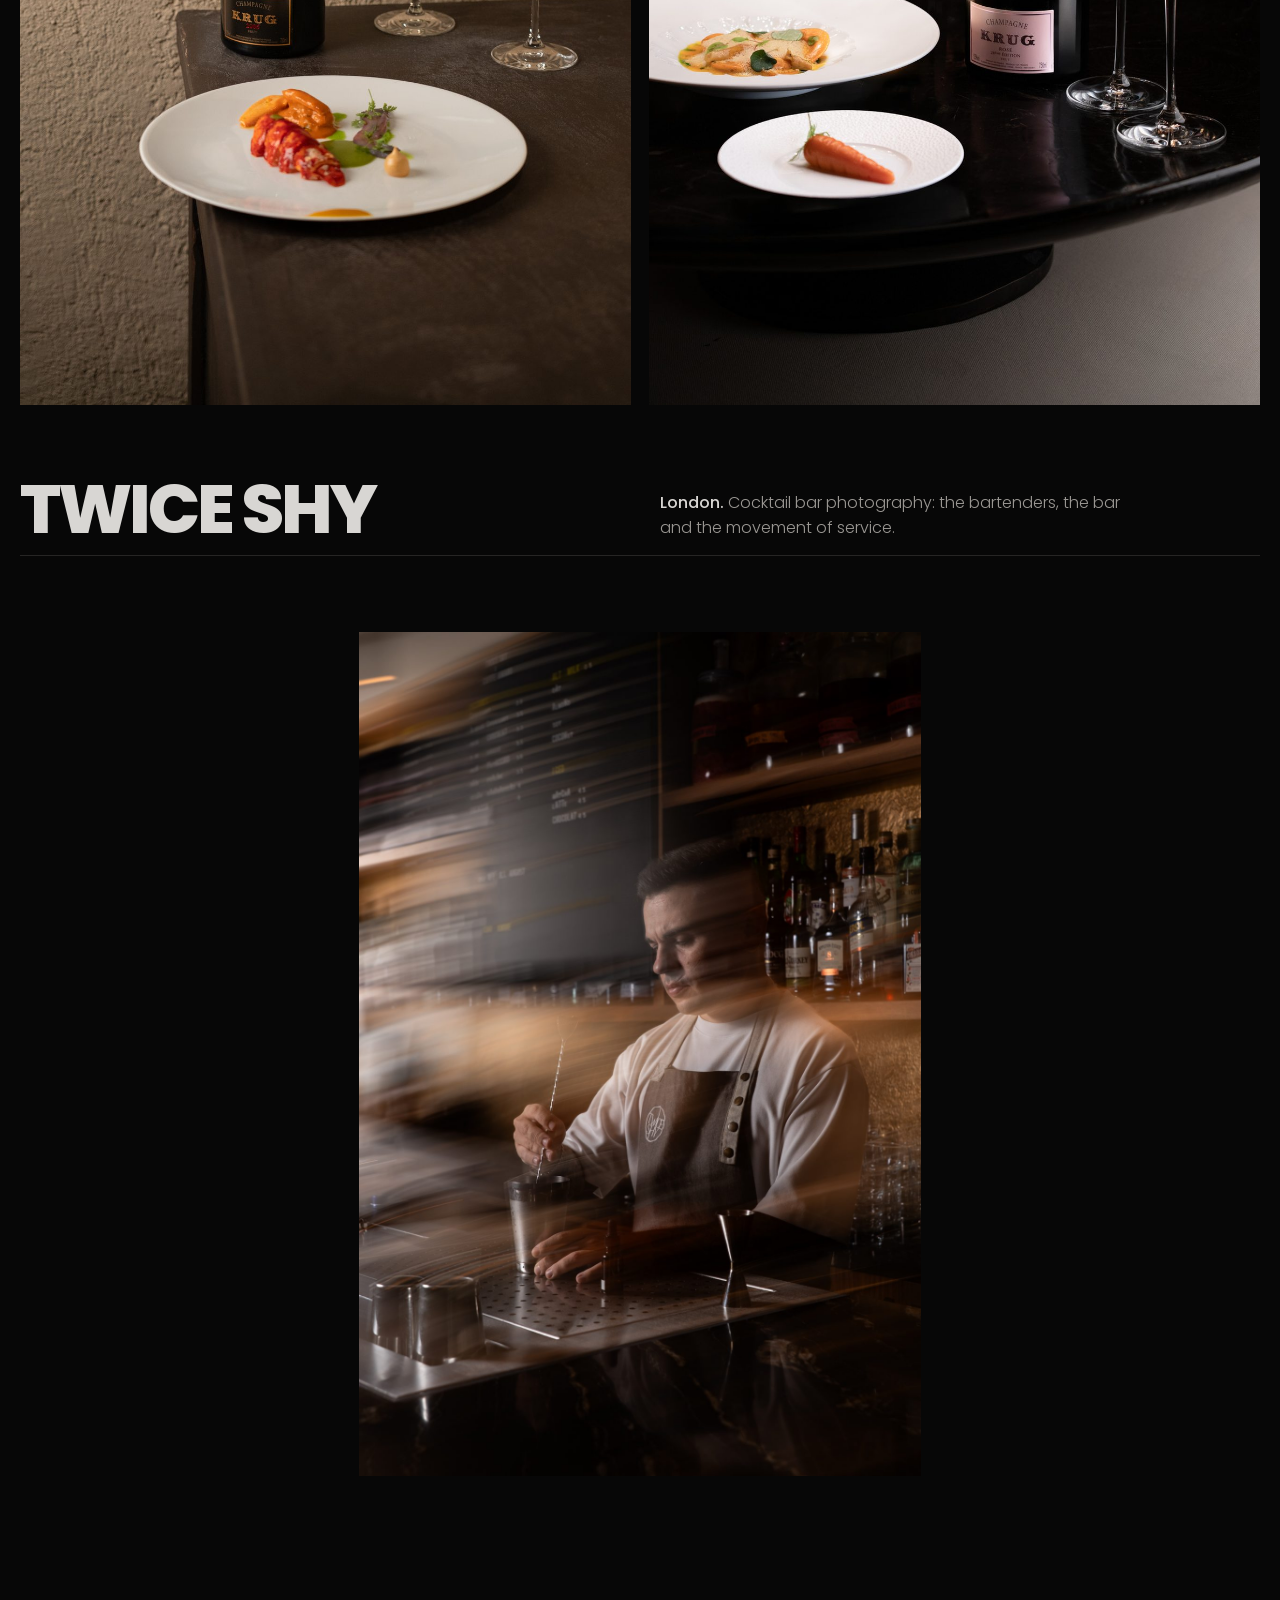
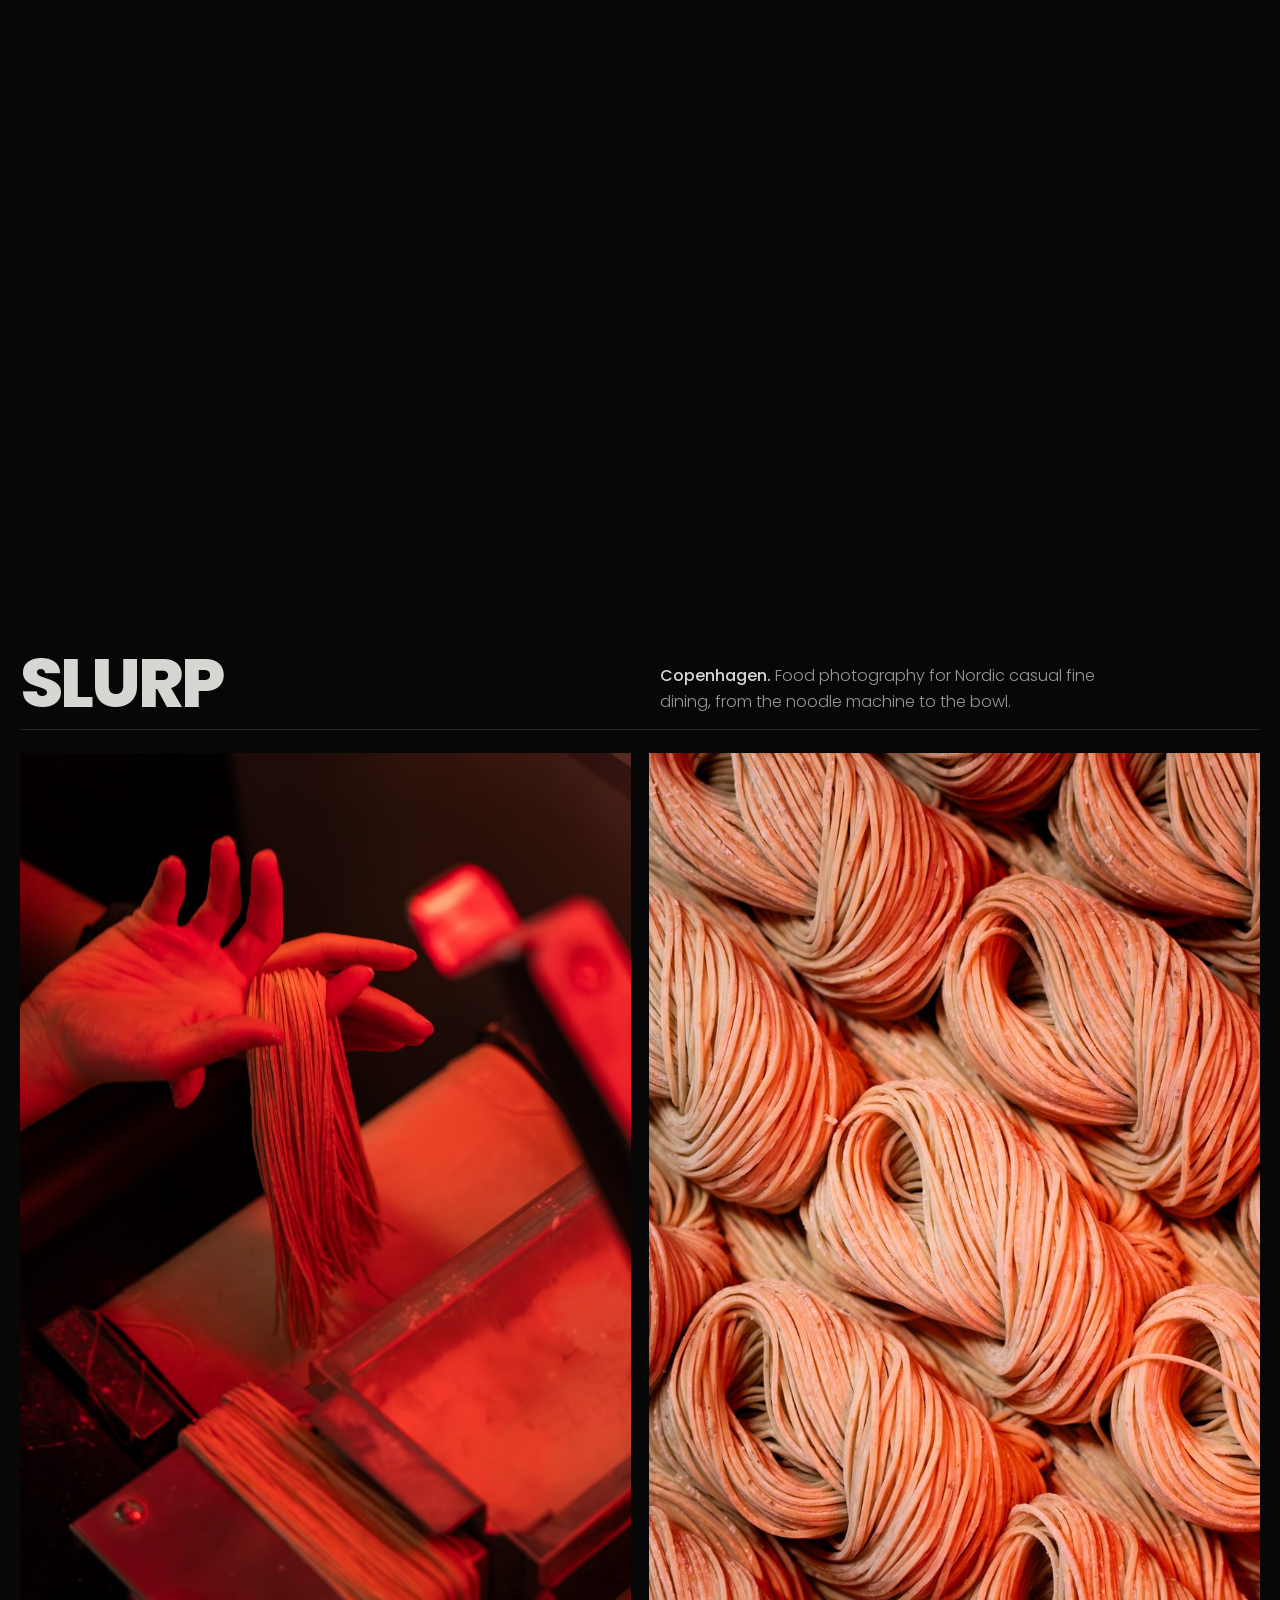
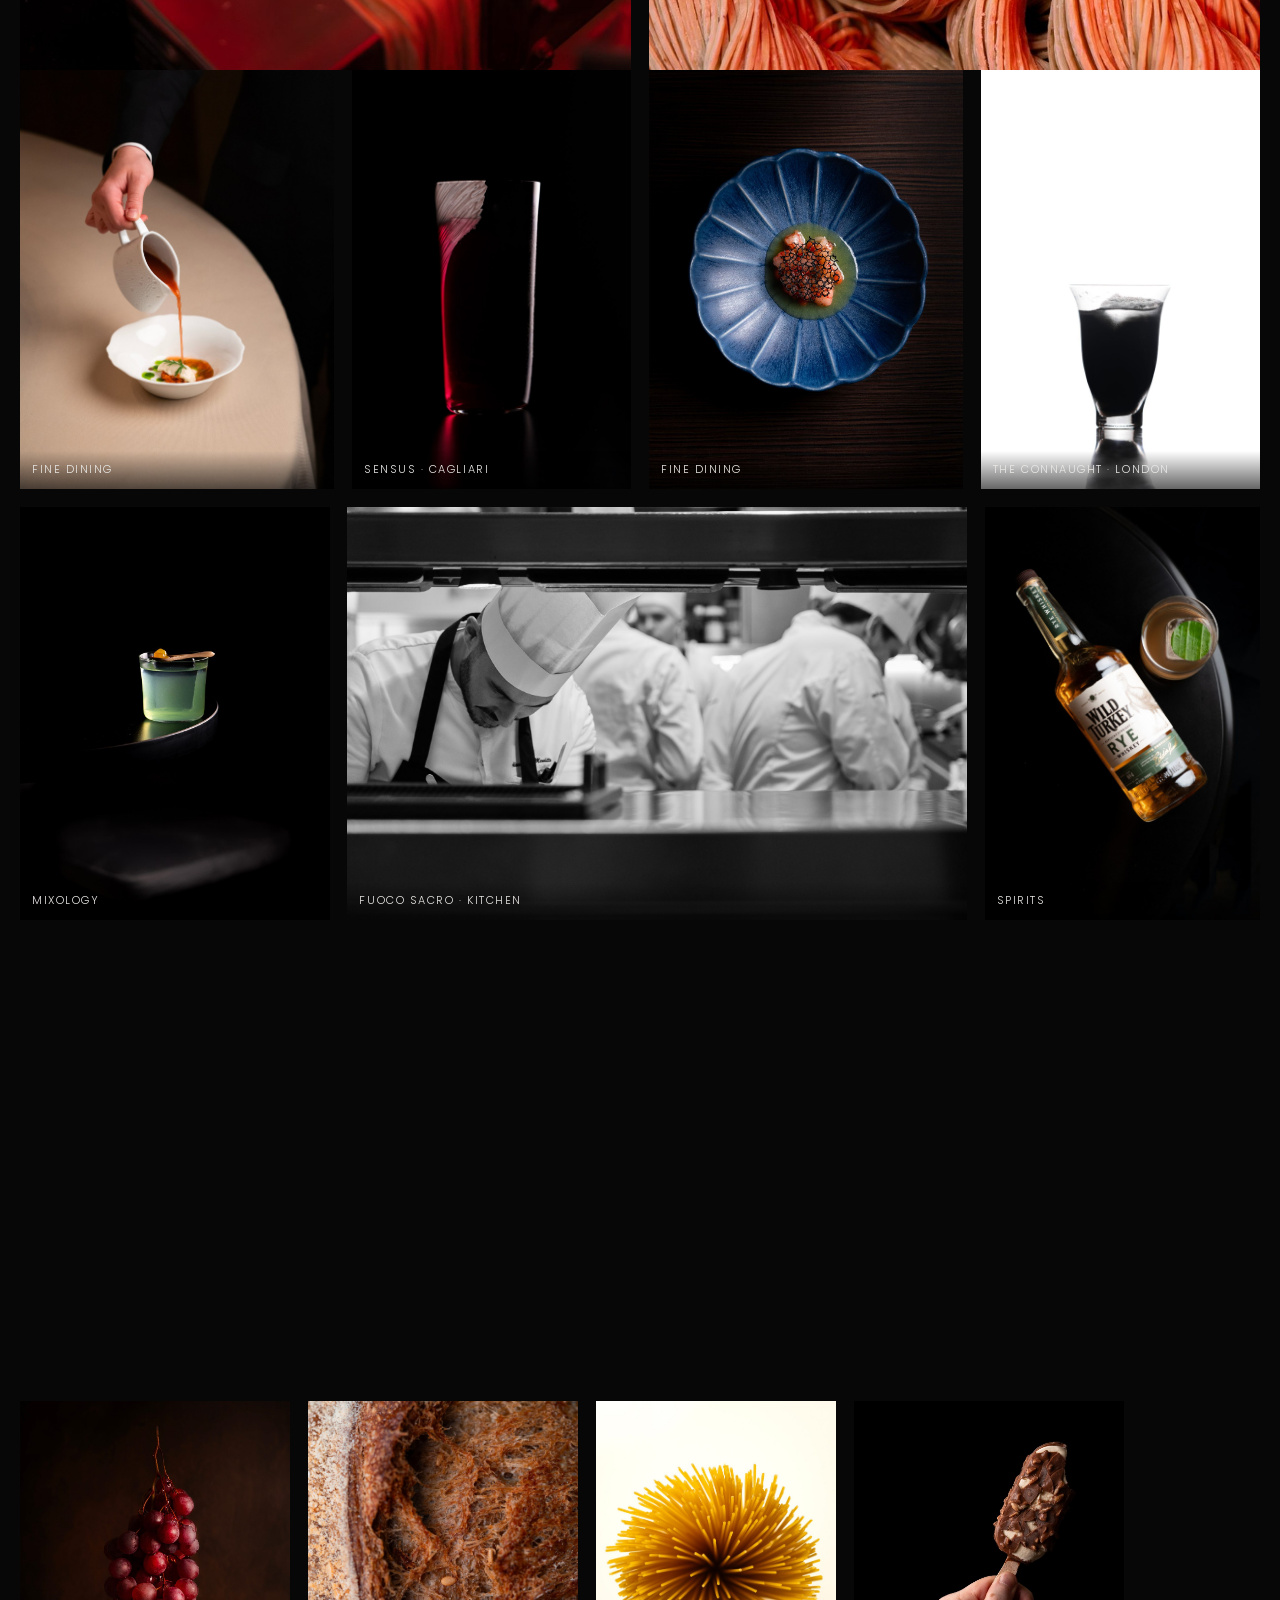
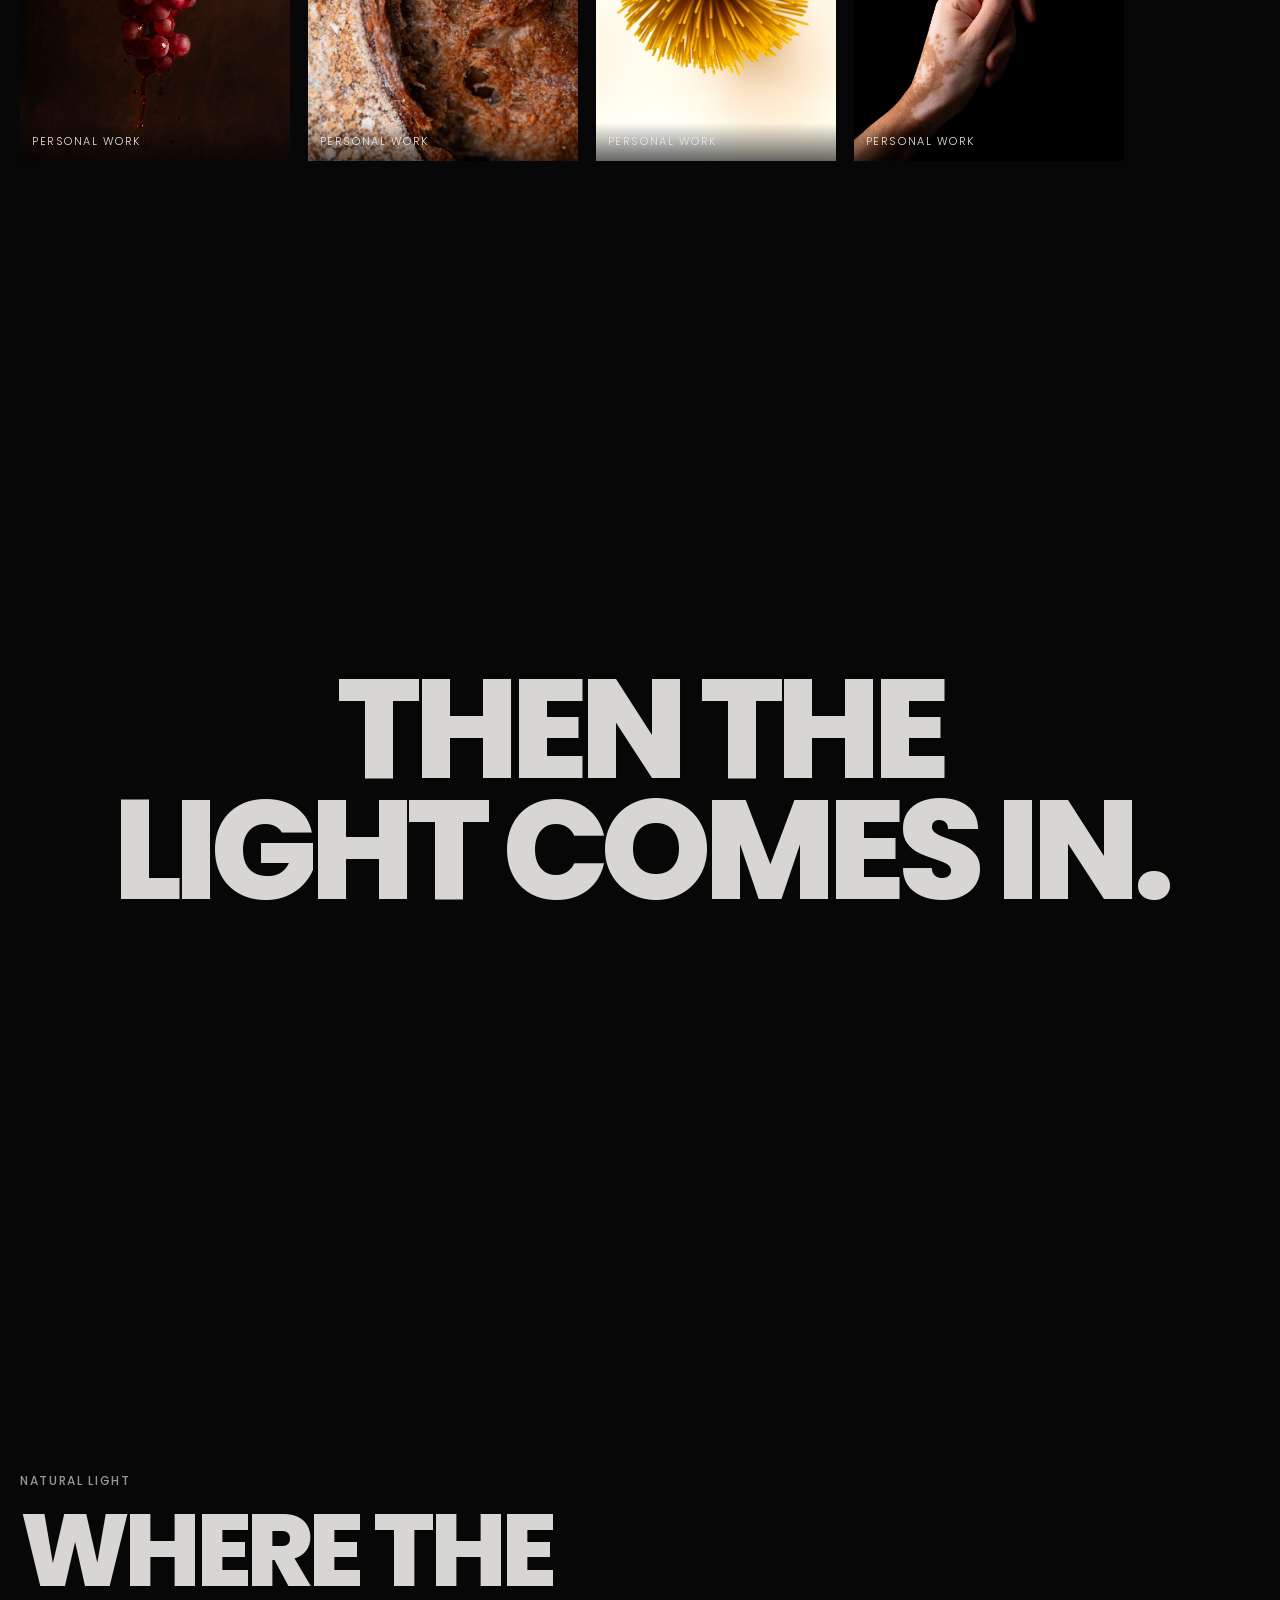
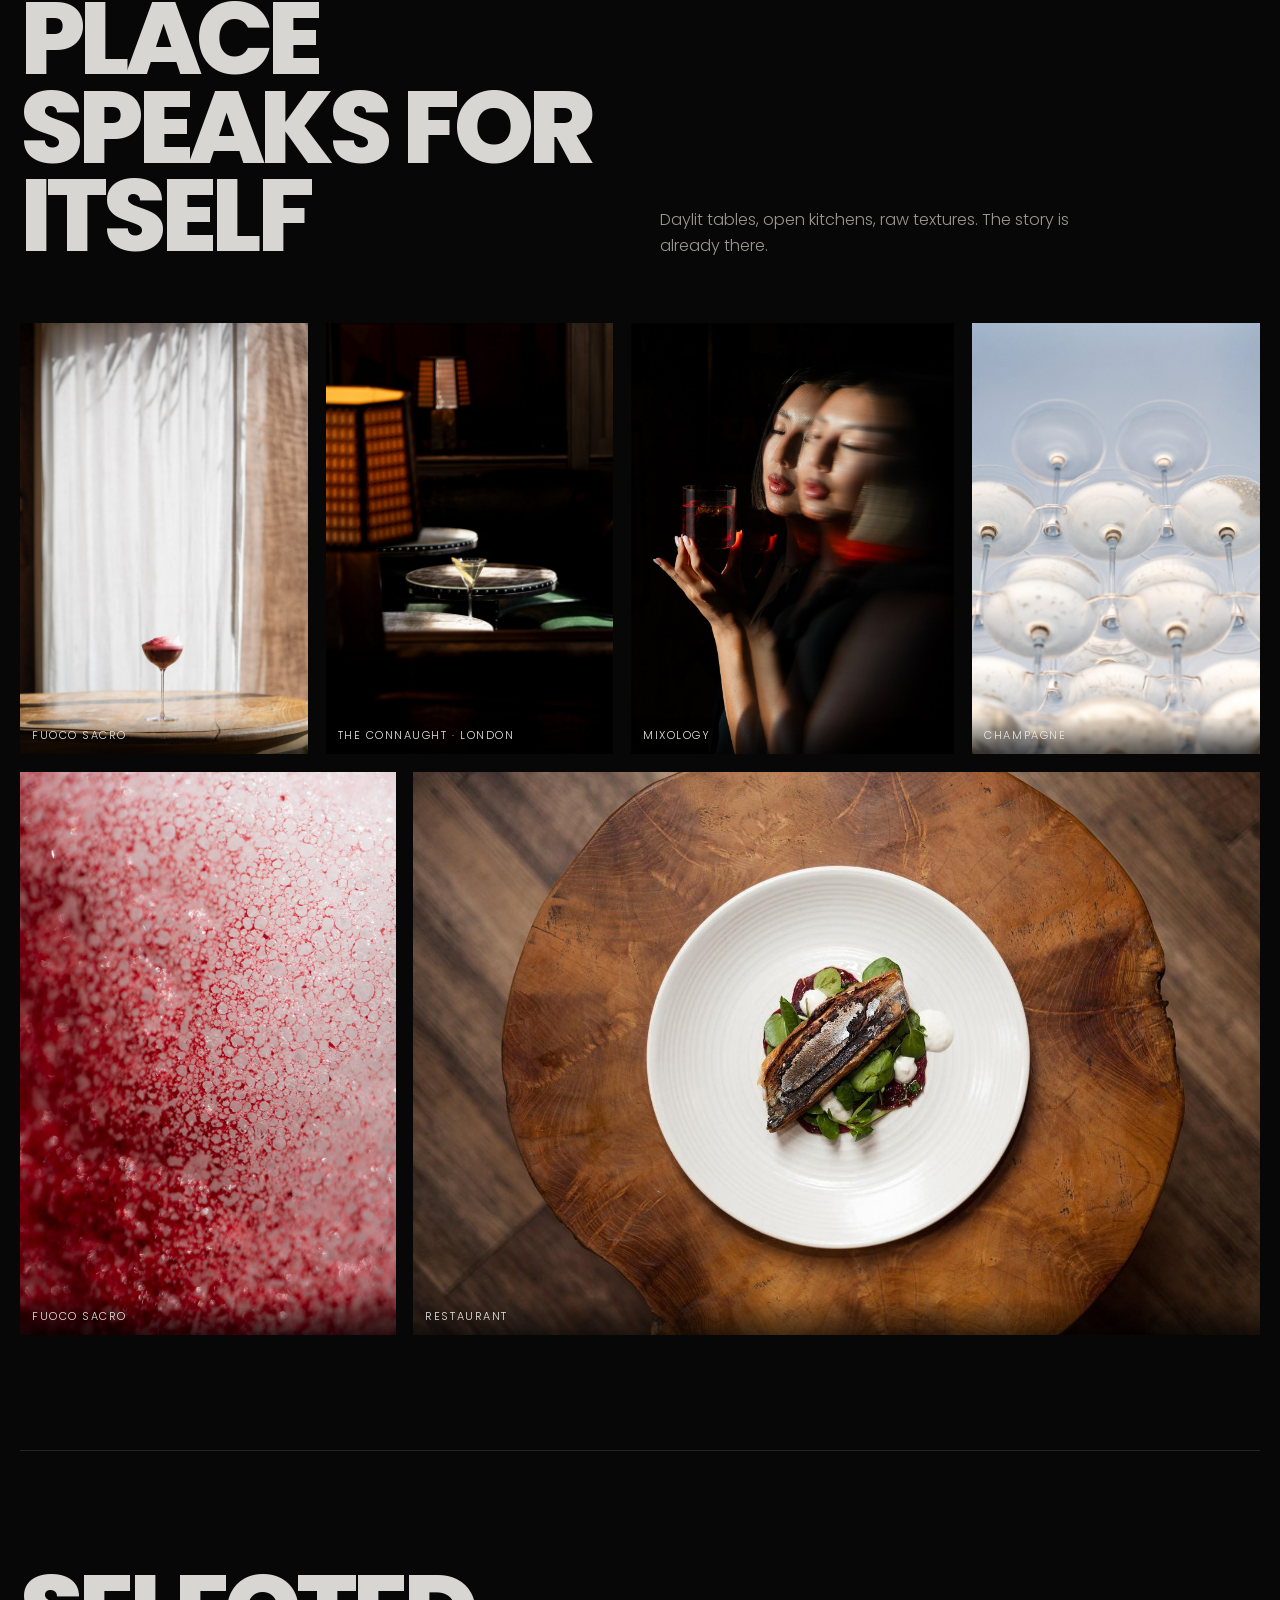
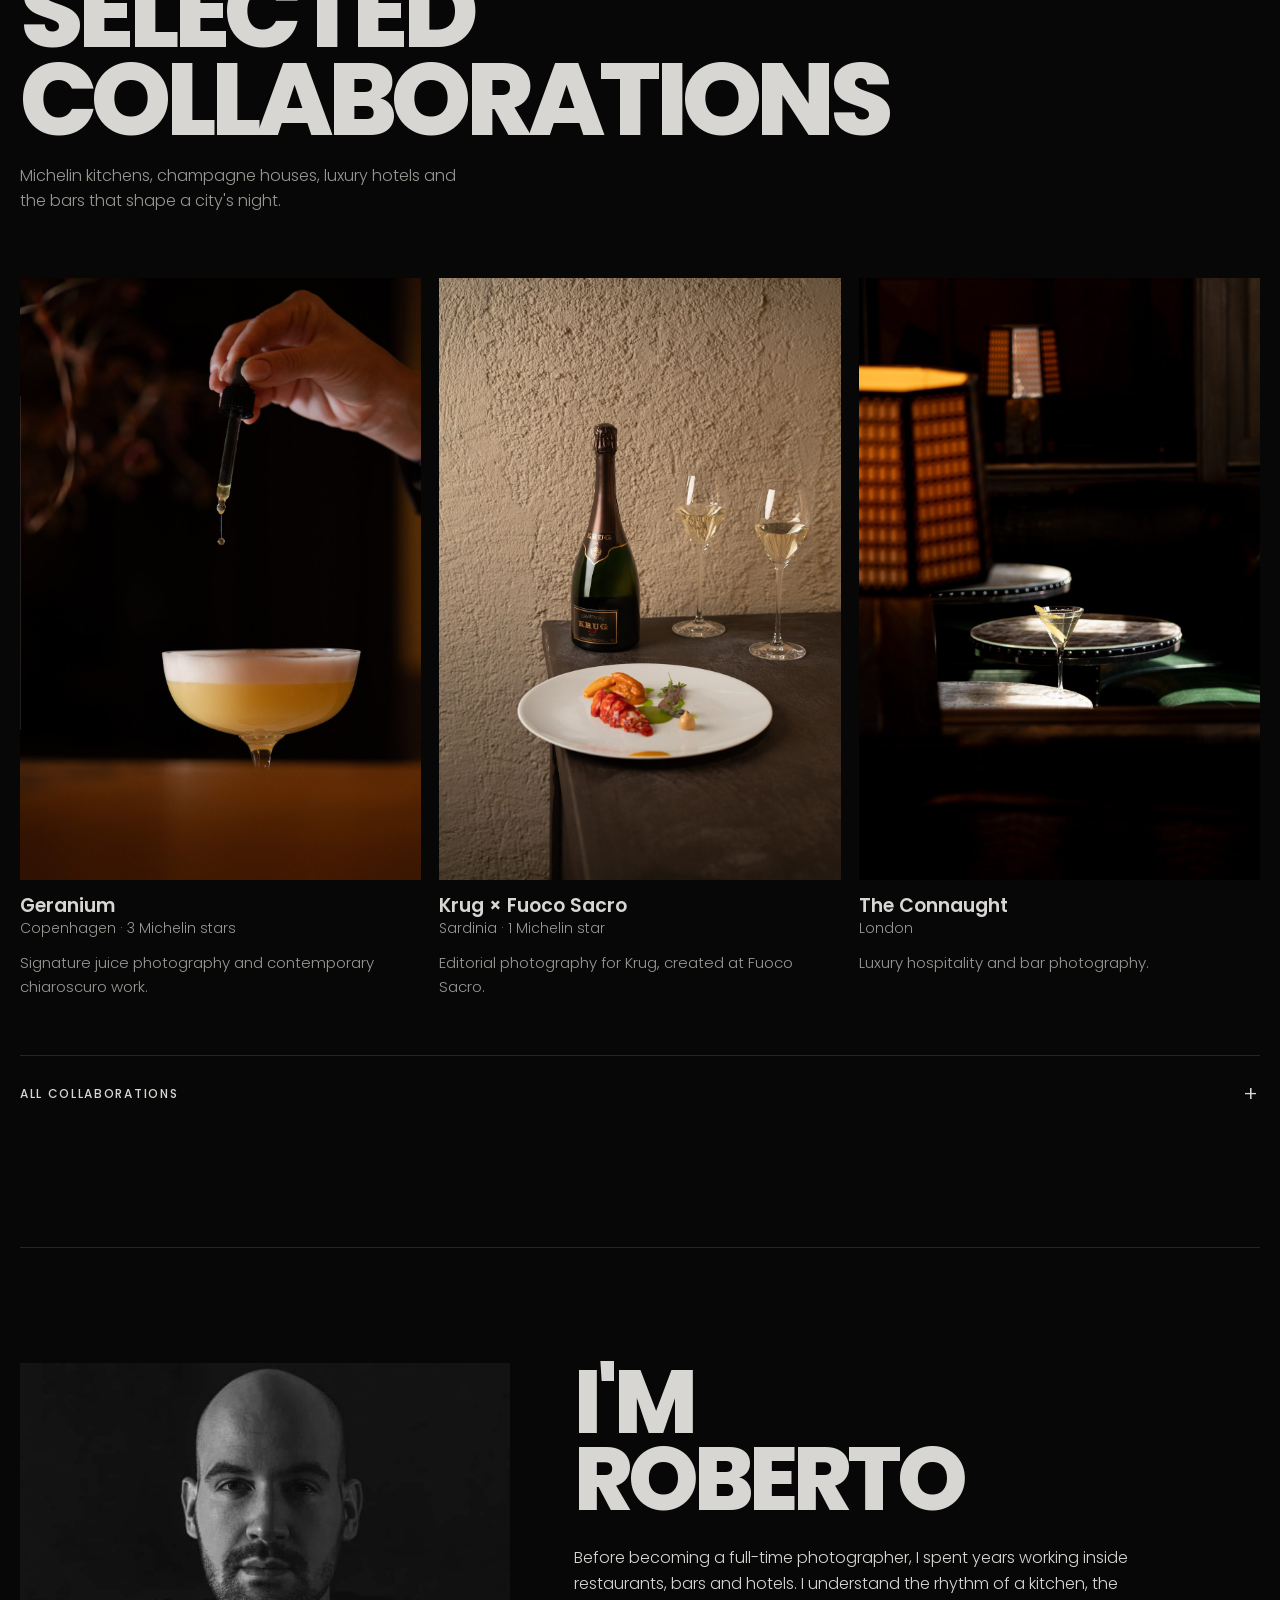
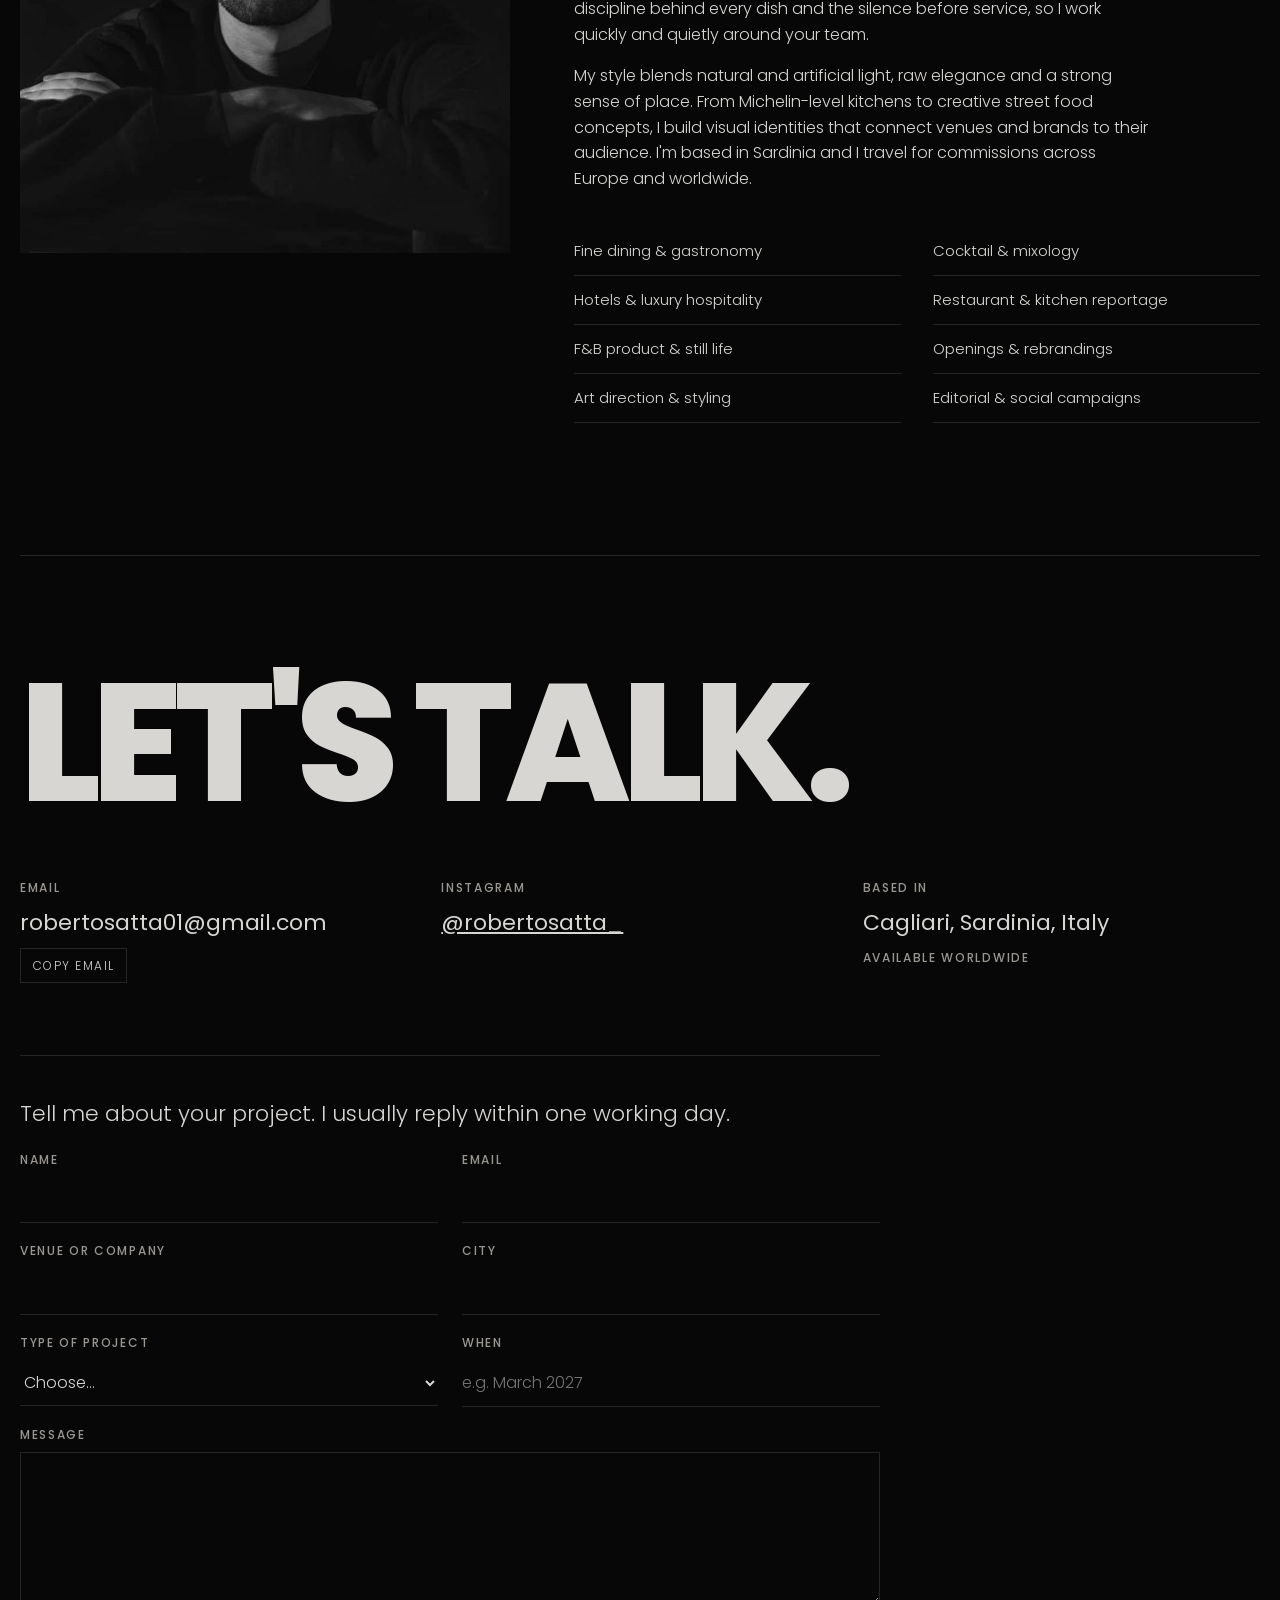
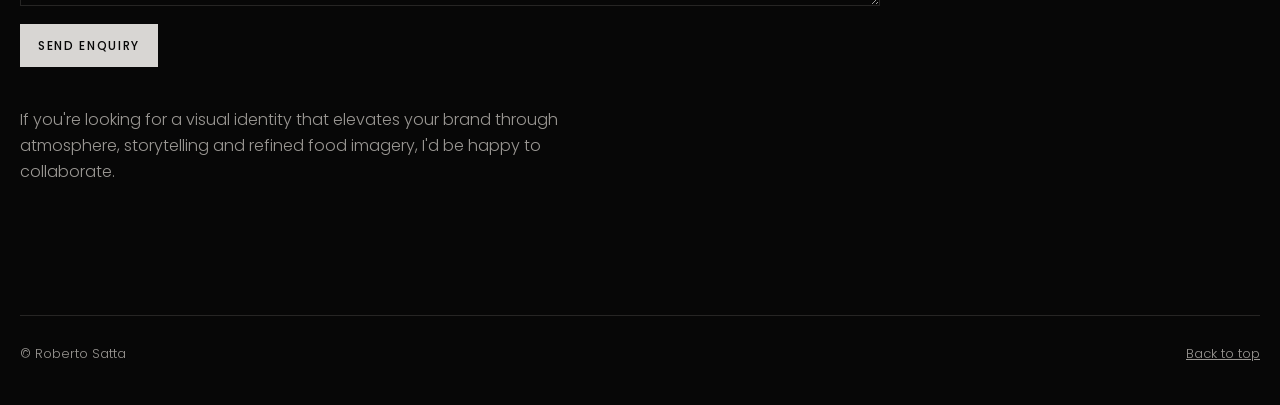
==== commit 409b6468: "Nuovo sito online: foto a tutto schermo, luce artificiale e naturale, modulo di contatto Co-Authored" ====
--- a/index.html
+++ b/index.html
@@ -8,66 +8,159 @@
 <link rel="preconnect" href="https://fonts.googleapis.com">
 <link rel="preconnect" href="https://fonts.gstatic.com" crossorigin>
 <link rel="stylesheet" href="https://fonts.googleapis.com/css2?family=Poppins:wght@300;400;500;600;800&display=swap">
+<link rel="icon" href="data:,">
 <style>
-  /* Layout: a black gallery wall. Heavy compressed type from Roberto's own deck, then the photographs carry all the colour. */
   :root {
-    --ink: #070707;
-    --wall: #0f0f0f;
-    --type: #d8d6d3;
-    --soft: #9a9793;
-    --line: #262524;
-    --font-display: "Poppins", "Helvetica Neue", Arial, sans-serif;
-    --font-body: "Poppins", "Helvetica Neue", Arial, sans-serif;
+    --ink: #070707; --wall: #0f0f0f; --type: #d8d6d3; --soft: #9a9793; --line: #262524;
+    --font: "Poppins", "Helvetica Neue", Arial, sans-serif;
+    --ease: cubic-bezier(.2, .7, .2, 1);
     color-scheme: dark;
   }
-  html { background: var(--ink); }
-  body { background: var(--ink); color: var(--type); font-family: var(--font-body); font-weight: 300; font-size: 16px; line-height: 1.6; -webkit-font-smoothing: antialiased; }
+  * { box-sizing: border-box; }
+  html { background: var(--ink); scroll-behavior: smooth; }
+  body { margin: 0; background: var(--ink); color: var(--type); font-family: var(--font); font-weight: 300; font-size: 16px; line-height: 1.6; -webkit-font-smoothing: antialiased; }
   .wrap { max-width: 1320px; margin: 0 auto; padding-left: max(20px, env(safe-area-inset-left, 0px)); padding-right: max(20px, env(safe-area-inset-right, 0px)); }
   a { color: inherit; }
   img { display: block; width: 100%; height: 100%; object-fit: cover; max-width: 100%; }
   .label { font-weight: 500; font-size: 12px; letter-spacing: .14em; text-transform: uppercase; color: var(--soft); }
-  .display { font-family: var(--font-display); font-weight: 800; text-transform: uppercase; letter-spacing: -.055em; line-height: .86; margin: 0; color: var(--type); }
+  .display { font-family: var(--font); font-weight: 800; text-transform: uppercase; letter-spacing: -.055em; line-height: .86; margin: 0; color: var(--type); }
   section { padding-block: clamp(56px, 9vw, 120px); border-top: 1px solid var(--line); }
   .sec-head { display: grid; grid-template-columns: 1fr 1fr; gap: 20px 40px; align-items: end; margin-bottom: clamp(32px, 5vw, 64px); }
+  .sec-head .label { display: block; margin-bottom: 16px; }
+  #collaborations .sec-head { grid-template-columns: 1fr; }
+  #collaborations .sec-head h2 { overflow-wrap: normal; }
   .sec-head h2 { font-size: clamp(34px, 8vw, 116px); overflow-wrap: anywhere; }
   .sec-head p { margin: 0; max-width: 46ch; color: var(--soft); }
 
-  /* Hero */
-  .hero { padding-block: clamp(28px, 5vw, 56px) clamp(40px, 7vw, 88px); border-top: 0; }
-  .hero-top { display: flex; justify-content: space-between; align-items: baseline; gap: 16px; flex-wrap: wrap; margin-bottom: clamp(24px, 4vw, 48px); }
-  .hero-name { font-size: clamp(64px, 17vw, 250px); }
-  .hero-name span { display: block; }
-  .hero-grid { display: grid; grid-template-columns: 1.15fr 1fr; gap: clamp(20px, 3vw, 40px); margin-top: clamp(28px, 5vw, 64px); align-items: end; }
-  .hero-img { aspect-ratio: 4 / 3; overflow: hidden; background: var(--wall); }
-  .hero-text { display: flex; flex-direction: column; gap: 22px; padding-bottom: 6px; min-width: 0; }
-  .lede { font-size: clamp(18px, 1.9vw, 24px); line-height: 1.45; margin: 0; max-width: 30ch; text-wrap: balance; }
-  .facts { display: flex; flex-direction: column; gap: 6px; margin: 0; padding: 0; list-style: none; }
-  .facts li { font-size: 13px; letter-spacing: .06em; text-transform: uppercase; color: var(--soft); }
+  /* Hero: full-screen photographs that slowly cross-fade */
+  .hero { position: relative; height: 100svh; min-height: 560px; overflow: hidden; background: #000; }
+  .slide { position: absolute; inset: 0; opacity: 0; transition: opacity 1.6s ease; }
+  .slide.on { opacity: 1; }
+  .slide.on img { animation: drift 9s linear forwards; }
+  .hero::after { content: ""; position: absolute; inset: 0; background: linear-gradient(180deg, rgba(0,0,0,.55) 0%, rgba(0,0,0,0) 28%, rgba(0,0,0,0) 45%, rgba(0,0,0,.78) 100%); pointer-events: none; }
+  .hero-ui { position: absolute; inset: 0; z-index: 2; display: flex; flex-direction: column; justify-content: space-between;
+    padding: max(22px, env(safe-area-inset-top, 0px)) max(20px, env(safe-area-inset-right, 0px)) clamp(26px, 5vw, 48px) max(20px, env(safe-area-inset-left, 0px)); max-width: 1320px; margin: 0 auto; }
+  .hero-top { display: flex; justify-content: space-between; gap: 16px; flex-wrap: wrap; }
+  .hero-top .label { color: rgba(233,231,228,.82); }
+  .hero-name { font-size: clamp(52px, 11vw, 168px); color: #eeece9; }
+  .hero-name > span { display: block; }
+  .hero-bottom { display: grid; grid-template-columns: 1fr auto; gap: 20px 40px; align-items: end; }
+  .lede { font-size: clamp(16px, 1.6vw, 21px); line-height: 1.45; margin: 18px 0 0; max-width: 34ch; color: #e9e7e4; text-wrap: balance; }
+  .hero-meta { display: flex; flex-direction: column; align-items: flex-end; gap: 14px; }
+  .dots { display: flex; gap: 8px; }
+  .dots button { width: 28px; height: 3px; padding: 0; border: 0; background: rgba(233,231,228,.3); cursor: pointer; }
+  .dots button.on { background: #e9e7e4; }
+  .hero-caption { font-size: 11px; letter-spacing: .14em; text-transform: uppercase; color: rgba(233,231,228,.7); text-align: right; }
+  .scroll-cue { font-size: 11px; letter-spacing: .14em; text-transform: uppercase; color: rgba(233,231,228,.7); text-decoration: none; }
+
+
+  /* Hero photographs are shown whole: on the right on a computer, at the top on a phone */
+  .slide { background: #000; }
+  .slide img { object-fit: contain; object-position: 100% 50%; }
+  @keyframes drift { from { transform: scale(1.03); } to { transform: scale(1.0); } }
+  .slide img { transform: scale(1.03); transform-origin: 100% 50%; }
+  @media (max-aspect-ratio: 1/1) { .slide img { object-position: 50% 12%; transform-origin: 50% 12%; } }
+
+  /* Barcelona note */
+  .notice { display: flex; justify-content: space-between; align-items: center; gap: 14px 24px; flex-wrap: wrap; padding: 18px 0; border-bottom: 1px solid var(--line); }
+  .notice p { margin: 0; font-size: 15px; }
+  .notice b { font-weight: 500; }
+  .btn { display: inline-block; font: inherit; font-size: 12px; font-weight: 500; letter-spacing: .14em; text-transform: uppercase; text-decoration: none; color: var(--ink); background: var(--type); padding: 12px 18px; border: 0; cursor: pointer; transition: background .2s; }
+  .btn:hover { opacity: .86; }
+  .btn.ghost { background: transparent; color: var(--type); border: 1px solid var(--line); }
+  .btn.ghost:hover { border-color: var(--type); }
+
+  /* Client names that scroll slowly */
+  .clients { padding-block: 26px; border-top: 0; overflow: hidden; }
+  .clients .label { display: block; margin-bottom: 14px; }
+  .marquee { display: flex; width: max-content; animation: slide 48s linear infinite; }
+  .marquee:hover { animation-play-state: paused; }
+  .marquee ul { display: flex; margin: 0; padding: 0; list-style: none; }
+  .marquee li { font-weight: 800; text-transform: uppercase; letter-spacing: -.03em; font-size: clamp(22px, 3.2vw, 40px); white-space: nowrap; padding-right: .9em; color: var(--type); }
+  .marquee li::after { content: "·"; padding-left: .9em; color: var(--soft); font-weight: 300; }
+  @keyframes slide { to { transform: translateX(-50%); } }
+  .marquee-mask { -webkit-mask-image: linear-gradient(90deg, transparent, #000 6%, #000 94%, transparent); mask-image: linear-gradient(90deg, transparent, #000 6%, #000 94%, transparent); }
 
   /* Projects */
   .project { display: grid; gap: clamp(10px, 1.4vw, 18px); margin-top: clamp(40px, 6vw, 72px); }
   .project:first-of-type { margin-top: 0; }
   .project-text { display: grid; grid-template-columns: 1fr 1fr; gap: 8px 40px; align-items: end; padding-bottom: 14px; border-bottom: 1px solid var(--line); margin-bottom: 6px; }
-  .project-text h3 { font-family: var(--font-display); font-weight: 800; text-transform: uppercase; letter-spacing: -.045em; font-size: clamp(34px, 5.4vw, 72px); line-height: .92; margin: 0; }
+  .project-text h3 { font-weight: 800; text-transform: uppercase; letter-spacing: -.045em; font-size: clamp(34px, 5.4vw, 72px); line-height: .92; margin: 0; }
   .project-text p { margin: 0; color: var(--soft); max-width: 48ch; }
   .project-text p b { color: var(--type); font-weight: 500; }
   .row-3 { display: grid; grid-template-columns: repeat(3, 1fr); gap: clamp(10px, 1.4vw, 18px); }
   .row-2 { display: grid; grid-template-columns: repeat(2, 1fr); gap: clamp(10px, 1.4vw, 18px); }
-  .tile { margin: 0; overflow: hidden; background: var(--wall); position: relative; min-width: 0; aspect-ratio: 2 / 3; }
-  .tile figcaption { position: absolute; left: 0; bottom: 0; padding: 10px 12px; font-size: 11px; letter-spacing: .14em; text-transform: uppercase; color: #e9e7e4; background: linear-gradient(transparent, rgba(0, 0, 0, .6)); width: 100%; box-sizing: border-box; }
-  .tile img { transition: transform .9s cubic-bezier(.2, .7, .2, 1); }
-  @media (hover: hover) and (prefers-reduced-motion: no-preference) { .tile:hover img { transform: scale(1.025); } }
-
-  /* Gallery */
-  .grid { display: grid; grid-template-columns: repeat(12, 1fr); gap: clamp(10px, 1.4vw, 18px); }
-  .s4 { grid-column: span 4; aspect-ratio: 3 / 4; }
-  .s5 { grid-column: span 5; aspect-ratio: 3 / 4; }
-  .s7 { grid-column: span 7; aspect-ratio: 7 / 6; }
-  .s6 { grid-column: span 6; aspect-ratio: 4 / 5; }
-  .s8 { grid-column: span 8; aspect-ratio: 3 / 2; }
-
-  /* Collaborations */
-  .collab { display: grid; grid-template-columns: repeat(3, minmax(0, 1fr)); gap: 0 40px; }
+  .tile { margin: 0; overflow: hidden; background: var(--wall); position: relative; min-width: 0; cursor: zoom-in; }
+  .tile > img { height: auto; }
+  .row-2, .row-3, .row-1 { align-items: start; }
+  .tile figcaption { position: absolute; left: 0; bottom: 0; padding: 10px 12px; font-size: 11px; letter-spacing: .14em; text-transform: uppercase; color: #e9e7e4; background: linear-gradient(transparent, rgba(0,0,0,.6)); width: 100%; }
+  .tile img { transition: transform 1.1s var(--ease), filter .6s ease; }
+  @media (hover: hover) { .tile:hover img { transform: scale(1.04); } }
+
+  /* Work: natural proportions, any new photo fits */
+  .masonry { --row: 360px; --g: clamp(10px, 1.4vw, 18px); display: flex; flex-wrap: wrap; gap: var(--g); }
+  .masonry::after { content: ""; flex: 999 1 0; margin-left: calc(-1 * var(--g)); }
+  .masonry .tile { flex: var(--r, .667) 1 calc(var(--r, .667) * var(--row)); margin: 0; }
+  .masonry .tile img { width: 100%; height: auto; }
+  #work-light { --row: 430px; }
+  #work-light::after { display: none; }
+
+
+  /* From artificial to natural light: colours follow the scroll */
+  html, body { transition: none; }
+  body { background: var(--ink); }
+  .tile, .portrait, .feat .tile { background: var(--wall); }
+  .dawn { position: relative; min-height: 120svh; display: flex; flex-direction: column; justify-content: center; align-items: center; text-align: center; gap: 22px; padding: 80px 0; }
+  .dawn::before { content: ""; position: absolute; left: 50%; top: 0; width: 140vw; height: 100%; transform: translateX(-50%); pointer-events: none;
+    background: radial-gradient(ellipse 60% 55% at 50% 30%, rgba(255, 236, 205, calc(var(--glow, 0) * .55)), transparent 70%); }
+  .dawn h2 { position: relative; font-size: clamp(48px, 11vw, 160px); }
+  .dawn p { position: relative; margin: 0; color: var(--soft); font-size: clamp(16px, 1.6vw, 20px); }
+  #natural { border-top: 0; }
+
+
+  /* Opening: the room is dark, then the light comes on and the name writes itself */
+  .js .hero .slides { opacity: 0; transition: opacity 2.2s ease .15s; }
+  .js .hero.lit .slides { opacity: 1; }
+  .ch { display: inline-block; }
+  .js .hero .ch { opacity: 0; transform: translateY(.4em); transition: opacity .9s ease, transform 1.2s var(--ease); transition-delay: calc(.8s + var(--i) * 55ms); }
+  .js .hero.lit .ch { opacity: 1; transform: none; }
+  .js .hero .hero-top, .js .hero .lede, .js .hero .hero-meta { opacity: 0; transition: opacity 1.2s ease 1.9s; }
+  .js .hero.lit .hero-top, .js .hero.lit .lede, .js .hero.lit .hero-meta { opacity: 1; }
+
+  /* Spotlight: the photograph is revealed where the light falls */
+  .spot { position: absolute; inset: 0; z-index: 1; pointer-events: none; opacity: 0; transition: opacity 1.6s ease 1.2s;
+    background: radial-gradient(circle at var(--mx, 50%) var(--my, 42%), rgba(0,0,0,0) 0, rgba(0,0,0,0) var(--r0, 14vmax), rgba(0,0,0,.62) var(--r1, 40vmax)); }
+  .hero.lit .spot { opacity: 1; }
+  .hero-ui { z-index: 3; }
+
+  /* Opening shots: the picture grows to full screen as you scroll */
+  html, body { overflow-x: clip; }
+  .expand { position: relative; height: 175svh; margin: clamp(10px, 2vw, 24px) calc(50% - 50vw) 0; }
+  .expand-pin { position: sticky; top: 0; height: 100svh; overflow: hidden; }
+  .expand-frame { position: absolute; inset: 28px max(16px, 3vw); margin: 0; background: transparent; overflow: visible; transform: scale(var(--sc, .5)); transform-origin: 50% 50%; }
+  .tile.expand-frame > img { width: 100%; height: 100%; object-fit: contain; transition: none; }
+  @media (hover: hover) { .tile.expand-frame:hover > img { transform: none; } }
+  .row-1 { display: grid; grid-template-columns: minmax(0, 1fr) minmax(0, 1fr); gap: clamp(10px, 1.4vw, 18px); }
+  .row-1 .tile { grid-column: 2; }
+  @media (max-width: 560px) { .row-1 { grid-template-columns: 1fr; } .row-1 .tile { grid-column: 1; } }
+
+  /* Reveal on scroll */
+  .js .reveal { opacity: 0; transform: translateY(28px); transition: opacity 1s var(--ease), transform 1s var(--ease); }
+  .js .reveal.in { opacity: 1; transform: none; }
+
+  /* Collaborations: three highlights + the full list on demand */
+  .featured { display: grid; grid-template-columns: repeat(3, minmax(0, 1fr)); gap: clamp(10px, 1.4vw, 18px); }
+  .feat { display: flex; flex-direction: column; gap: 14px; }
+  .feat .tile { align-self: start; }
+  .feat h3 { margin: 0; font-weight: 600; font-size: 19px; line-height: 1.25; }
+  .feat h3 span { display: block; font-weight: 300; font-size: 14px; color: var(--soft); margin-top: 2px; }
+  .feat p { margin: 0; color: var(--soft); font-size: 15px; }
+  details.all { margin-top: clamp(32px, 5vw, 56px); border-top: 1px solid var(--line); }
+  details.all > summary { list-style: none; cursor: pointer; display: flex; justify-content: space-between; align-items: center; padding: 20px 0; font-size: 12px; font-weight: 500; letter-spacing: .14em; text-transform: uppercase; }
+  details.all > summary::-webkit-details-marker { display: none; }
+  details.all > summary::after { content: "+"; font-size: 22px; font-weight: 300; transition: transform .3s; }
+  details.all[open] > summary::after { transform: rotate(45deg); }
+  .collab { display: grid; grid-template-columns: repeat(3, minmax(0, 1fr)); gap: 0 40px; padding-bottom: 8px; }
   .collab-col { display: flex; flex-direction: column; gap: 36px; min-width: 0; }
   .group { display: flex; flex-direction: column; min-width: 0; }
   .group h3 { font-size: 12px; font-weight: 500; letter-spacing: .14em; text-transform: uppercase; color: var(--soft); margin: 0 0 6px; padding-bottom: 10px; border-bottom: 1px solid var(--line); }
@@ -91,61 +184,123 @@
   .contact-value { font-size: clamp(17px, 1.8vw, 22px); font-weight: 400; overflow-wrap: anywhere; user-select: all; }
   .copy { align-self: flex-start; font: inherit; font-size: 12px; letter-spacing: .12em; text-transform: uppercase; color: var(--type); background: transparent; border: 1px solid var(--line); padding: 7px 12px; cursor: pointer; }
   .copy:hover, .copy:focus-visible { border-color: var(--type); outline: none; }
+  .enquiry { margin-top: clamp(40px, 6vw, 72px); padding-top: clamp(28px, 4vw, 40px); border-top: 1px solid var(--line); display: flex; flex-direction: column; gap: 18px; max-width: 860px; }
+  .enquiry-intro { margin: 0; font-size: clamp(17px, 1.8vw, 22px); }
+  .f-grid { display: grid; grid-template-columns: 1fr 1fr; gap: 18px 24px; }
+  .enquiry label { display: flex; flex-direction: column; gap: 8px; font-size: 12px; font-weight: 500; letter-spacing: .14em; text-transform: uppercase; color: var(--soft); }
+  .enquiry input, .enquiry select, .enquiry textarea { font: inherit; font-size: 16px; letter-spacing: 0; text-transform: none; font-weight: 300; color: var(--type); background: transparent; border: 0; border-bottom: 1px solid var(--line); border-radius: 0; padding: 10px 0; width: 100%; }
+  .enquiry select option { color: #111; }
+  .enquiry textarea { resize: vertical; border: 1px solid var(--line); padding: 12px; }
+  .enquiry input:focus, .enquiry select:focus, .enquiry textarea:focus { outline: none; border-color: var(--type); }
+  .enquiry .bad { border-color: #c46666; }
+  .hp { position: absolute; left: -9999px; width: 1px; height: 1px; opacity: 0; }
+  .f-foot { display: flex; align-items: center; gap: 18px; flex-wrap: wrap; }
+  .f-status { font-size: 14px; color: var(--soft); }
+  @media (max-width: 560px) { .f-grid { grid-template-columns: 1fr; } }
   .contact-note { margin-top: 40px; color: var(--soft); max-width: 60ch; }
   footer { padding-block: 28px 40px; border-top: 1px solid var(--line); color: var(--soft); font-size: 13px; display: flex; justify-content: space-between; gap: 12px; flex-wrap: wrap; }
-  a:focus-visible { outline: 1px solid var(--type); outline-offset: 3px; }
-
-  @media (max-width: 900px) {
-    .collab { grid-template-columns: 1fr 1fr; }
-  }
+  a:focus-visible, button:focus-visible { outline: 1px solid var(--type); outline-offset: 3px; }
+
+  /* Floating "work together" button */
+  .cta { position: fixed; z-index: 20; right: max(16px, env(safe-area-inset-right, 0px)); bottom: max(16px, env(safe-area-inset-bottom, 0px)); box-shadow: 0 8px 30px rgba(0,0,0,.5);
+    opacity: 0; transform: translateY(16px); pointer-events: none; transition: opacity .4s ease, transform .4s var(--ease); }
+  .cta.show { opacity: 1; transform: none; pointer-events: auto; }
+
+  /* Full-screen viewer */
+  .lb { position: fixed; inset: 0; z-index: 50; background: rgba(5,5,5,.97); display: none; align-items: center; justify-content: center; }
+  .lb.open { display: flex; }
+  .lb img { width: auto; height: auto; max-width: 94vw; max-height: 84svh; object-fit: contain; }
+  .lb-cap { position: absolute; left: 0; right: 0; bottom: max(18px, env(safe-area-inset-bottom, 0px)); text-align: center; font-size: 12px; letter-spacing: .12em; text-transform: uppercase; color: var(--soft); padding: 0 60px; }
+  .lb button { position: absolute; background: transparent; border: 0; color: var(--type); font: inherit; font-size: 28px; font-weight: 300; width: 56px; height: 56px; cursor: pointer; }
+  .lb-x { top: max(10px, env(safe-area-inset-top, 0px)); right: 10px; }
+  .lb-prev { left: 6px; top: 50%; transform: translateY(-50%); }
+  .lb-next { right: 6px; top: 50%; transform: translateY(-50%); }
+
+  @media (max-width: 900px) { .collab { grid-template-columns: 1fr 1fr; } }
   @media (max-width: 820px) {
-    .hero-grid, .sec-head, .about, .project-text { grid-template-columns: 1fr; }
-    .s4, .s5, .s6 { grid-column: span 6; aspect-ratio: 3 / 4; }
-    .s7, .s8 { grid-column: span 12; aspect-ratio: 4 / 3; }
+    .sec-head, .about, .project-text, .hero-bottom { grid-template-columns: 1fr; }
+    .hero-meta { align-items: flex-start; }
+    .hero-caption { text-align: left; }
     .contact-row { grid-template-columns: 1fr; }
+    .masonry, #work-light { --row: 200px; }
+    .featured { grid-template-columns: 1fr; gap: 36px; }
   }
   @media (max-width: 560px) {
     .collab { grid-template-columns: 1fr; }
     .row-3 { grid-template-columns: 1fr 1fr; }
-    .row-3 .tile:first-child { grid-column: span 2; aspect-ratio: 4 / 5; }
+    .row-3 .tile:first-child { grid-column: span 2; }
     .services { grid-template-columns: 1fr; }
+    .lb-prev, .lb-next { display: none; }
+  }
+  @media (prefers-reduced-motion: reduce) {
+    html { scroll-behavior: auto; }
+    .slide.on img { animation: none; transform: none; }
+    .marquee { animation: none; flex-wrap: wrap; width: auto; }
+    .marquee ul + ul { display: none; }
+    .js .reveal { opacity: 1; transform: none; transition: none; }
+    .js .hero .slides, .js .hero .ch, .js .hero .hero-top, .js .hero .lede, .js .hero .hero-meta, .spot { transition: none; }
+    .expand { height: auto; margin-inline: 0; } .expand-pin { position: static; height: auto; }
+    .expand-frame { position: relative; inset: auto; transform: none; } .tile.expand-frame > img { height: auto; }
   }
 </style>
 <meta property="og:title" content="Roberto Satta — Food &amp; Drink Photographer">
 <meta property="og:description" content="Cinematic photography for fine dining, cocktail bars and luxury hospitality. Sardinia, Italy · available worldwide.">
 <meta property="og:image" content="https://robertosatta.com/foto/cocktail-rosso.jpg">
 <meta property="og:url" content="https://robertosatta.com/">
-<link rel="icon" href="data:,">
-<style>body{margin:0} *{box-sizing:border-box} img{max-width:100%}</style>
+<script>document.documentElement.classList.add('js');</script>
 </head>
 <body>
 
-
-<main class="wrap">
-  <header class="hero" id="top">
+<header class="hero" id="top">
+  <div class="slides" aria-hidden="true">
+    <div class="slide on" data-cap="Mixology"><img src="foto/cocktail-rosso.jpg" alt=""></div>
+    <div class="slide" data-cap="Geranium · Copenhagen"><img loading="lazy" src="foto/geranium-coppa.jpg" alt=""></div>
+    <div class="slide" data-cap="Krug × Fuoco Sacro · Sardinia"><img loading="lazy" src="foto/krug-rose.jpg" alt=""></div>
+    <div class="slide" data-cap="Slurp · Copenhagen"><img loading="lazy" src="foto/slurp-pasta.jpg" alt=""></div>
+  </div>
+  <div class="spot" aria-hidden="true"></div>
+  <div class="hero-ui">
     <div class="hero-top">
       <span class="label">Food &amp; Drink Photographer</span>
       <span class="label">Sardinia, Italy · Available worldwide</span>
     </div>
-    <h1 class="display hero-name"><span>Roberto</span><span>Satta.</span></h1>
-    <div class="hero-grid">
-      <div class="hero-img"><img src="foto/cocktail-rosso.jpg" alt="Red cocktail with a large ice cube, shot from above in red light"></div>
-      <div class="hero-text">
+    <div class="hero-bottom">
+      <div>
+        <h1 class="display hero-name" aria-label="Roberto Satta"><span>Roberto</span><span>Satta.</span></h1>
         <p class="lede">Cinematic photography for fine dining, cocktail bars and luxury hospitality. Every image is built around the identity of the place.</p>
-        <ul class="facts">
-          <li>Geranium · Krug · Fuoco Sacro · Cecconi's</li>
-          <li>Shortlisted · World Food Photography Awards 2025 &amp; 2026</li>
-          <li>Founder · Sardinia Cocktail Week</li>
-          <li>Italy · Germany · UK · Denmark</li>
-        </ul>
-      </div>
-    </div>
-  </header>
-
-  <section id="projects" aria-labelledby="projects-title">
+      </div>
+      <div class="hero-meta">
+        <div class="dots" role="group" aria-label="Choose photograph"></div>
+        <span class="hero-caption" id="hero-cap">Mixology</span>
+        <a class="scroll-cue" href="#artificial">Scroll ↓</a>
+      </div>
+    </div>
+  </div>
+</header>
+
+<main class="wrap">
+  <div class="notice">
+    <p><b>In Barcelona · 12–18 January 2027.</b> A few days available for shoots.</p>
+    <a class="btn ghost" href="#contact">Enquire</a>
+  </div>
+
+  <section class="clients" aria-label="Selected clients">
+    <span class="label">Selected clients</span>
+    <div class="marquee-mask">
+      <div class="marquee">
+        <ul><li>The Connaught</li><li>Geranium</li><li>Krug</li><li>Soho House Berlin</li><li>Fuoco Sacro</li><li>Twice Shy</li><li>Cecconi's Berlin</li><li>Evening Standard</li><li>Belgravia Magazine</li><li>National Geographic Traveller</li><li>Slurp</li><li>Reingold</li><li>Le Dune Piscinas</li><li>The Jones Family</li></ul>
+        <ul aria-hidden="true"><li>The Connaught</li><li>Geranium</li><li>Krug</li><li>Soho House Berlin</li><li>Fuoco Sacro</li><li>Twice Shy</li><li>Cecconi's Berlin</li><li>Evening Standard</li><li>Belgravia Magazine</li><li>National Geographic Traveller</li><li>Slurp</li><li>Reingold</li><li>Le Dune Piscinas</li><li>The Jones Family</li></ul>
+      </div>
+    </div>
+  </section>
+
+  <section id="artificial" aria-labelledby="art-title">
     <div class="sec-head">
-      <h2 class="display" id="projects-title">Selected<br>projects</h2>
-      <p>Visual storytelling shot on location, adapted to each kitchen, bar and culinary culture.</p>
+      <div>
+        <span class="label">Artificial light</span>
+        <h2 class="display" id="art-title">Where darkness<br>tells the story</h2>
+      </div>
+      <p>Controlled light, chiaroscuro and cinematic mood. Every shadow is a choice.</p>
     </div>
 
     <div class="project" id="geranium">
@@ -154,9 +309,9 @@
         <p><b>Copenhagen · 3 Michelin stars.</b> Fine-dining beverage photography inside Geranium's environment: signature juices and contemporary chiaroscuro. Concept and juices by Giulia Caffiero.</p>
       </div>
       <div class="row-3">
-        <figure class="tile"><img src="foto/geranium-contagocce.jpg" alt="A dropper adding drops to a foamed juice in a coupe"></figure>
-        <figure class="tile"><img src="foto/geranium-vino.jpg" alt="Deep red juice in a glass seen from above, half in light"></figure>
-        <figure class="tile"><img src="foto/geranium-coppa.jpg" alt="Foamed juice with a herb leaf on a stemmed glass under a spotlight"></figure>
+        <figure class="tile"><img loading="lazy" src="foto/geranium-contagocce.jpg" alt="A dropper adding drops to a foamed juice in a coupe"></figure>
+        <figure class="tile"><img loading="lazy" src="foto/geranium-vino.jpg" alt="Deep red juice in a glass seen from above, half in light"></figure>
+        <figure class="tile"><img loading="lazy" src="foto/geranium-coppa.jpg" alt="Foamed juice with a herb leaf on a stemmed glass under a spotlight"></figure>
       </div>
     </div>
 
@@ -166,49 +321,73 @@
         <p><b>Sardinia · 1 Michelin star.</b> Editorial photography for Krug, created at Fuoco Sacro.</p>
       </div>
       <div class="row-2">
-        <figure class="tile"><img src="foto/krug.jpg" alt="Krug bottle with two glasses and a lobster dish against a textured wall"></figure>
-        <figure class="tile"><img src="foto/krug-rose.jpg" alt="Krug Rosé bottle with glasses and plated dishes under glass pendant lights"></figure>
-      </div>
+        <figure class="tile"><img loading="lazy" src="foto/krug.jpg" alt="Krug bottle with two glasses and a lobster dish against a textured wall"></figure>
+        <figure class="tile"><img loading="lazy" src="foto/krug-rose.jpg" alt="Krug Rosé bottle with glasses and plated dishes under glass pendant lights"></figure>
+      </div>
+    </div>
+
+    <div class="project" id="twice-shy">
+      <div class="project-text">
+        <h3>Twice Shy</h3>
+        <p><b>London.</b> Cocktail bar photography: the bartenders, the bar and the movement of service.</p>
+      </div>
+      <div class="expand"><div class="expand-pin"><figure class="tile expand-frame"><img src="foto/twice-shy.jpg" alt="Bartender stirring a cocktail behind the bar, light trails around him" loading="lazy"></figure></div></div>
     </div>
 
     <div class="project" id="slurp">
       <div class="project-text">
         <h3>Slurp</h3>
-        <p><b>Copenhagen.</b> Natural-light food photography for Nordic casual fine dining, from the noodle machine to the bowl.</p>
+        <p><b>Copenhagen.</b> Food photography for Nordic casual fine dining, from the noodle machine to the bowl.</p>
       </div>
       <div class="row-2">
-        <figure class="tile"><img src="foto/slurp-pasta.jpg" alt="Fresh noodles hanging from a machine under red light"></figure>
-        <figure class="tile"><img src="foto/slurp-matasse.jpg" alt="Nests of fresh noodles"></figure>
-      </div>
-    </div>
+        <figure class="tile"><img loading="lazy" src="foto/slurp-pasta.jpg" alt="Fresh noodles hanging from a machine under red light"></figure>
+        <figure class="tile"><img loading="lazy" src="foto/slurp-matasse.jpg" alt="Nests of fresh noodles"></figure>
+      </div>
+    </div>
+    <div class="masonry" id="work-dark"></div>
   </section>
 
-  <section id="work" aria-labelledby="work-title">
+  <div class="dawn" id="dawn" aria-hidden="false">
+    <h2 class="display reveal">Then the<br>light comes in.</h2>
+    <p class="reveal">Same eye. Different atmosphere.</p>
+  </div>
+
+  <section id="natural" aria-labelledby="nat-title">
     <div class="sec-head">
-      <h2 class="display" id="work-title">Work</h2>
-      <p>Texture, mood and identity. Natural light where the place gives it, controlled light where the story needs it.</p>
-    </div>
-    <div class="grid">
-      <figure class="tile s5"><img src="foto/salsa.jpg" alt="Sauce being poured into a white bowl at the table"><figcaption>Fine dining</figcaption></figure>
-      <figure class="tile s7"><img src="foto/piatto-blu.jpg" alt="Raw fish dish in a blue flower-shaped bowl on dark wood"><figcaption>Fine dining</figcaption></figure>
-      <figure class="tile s4"><img src="foto/drink-ritratto.jpg" alt="Woman holding a red drink, motion-blurred portrait in a dark bar"><figcaption>Mixology</figcaption></figure>
-      <figure class="tile s4"><img src="foto/drink-verde.jpg" alt="Green cocktail lit in darkness on a black tray"><figcaption>Mixology</figcaption></figure>
-      <figure class="tile s4"><img src="foto/wild-turkey.jpg" alt="Wild Turkey Rye bottle and a cocktail with a leaf on a black table"><figcaption>Spirits</figcaption></figure>
-      <figure class="tile s8"><img src="foto/piatto-legno.jpg" alt="Grilled fish with greens on a white plate over a wooden board"><figcaption>Restaurant</figcaption></figure>
-      <figure class="tile s4"><img src="foto/drink-ambra.jpg" alt="Amber cocktail with a green leaf on ice"><figcaption>Mixology</figcaption></figure>
-      <figure class="tile s6"><img src="foto/cucina-mani.jpg" alt="Tattooed hands of a chef cutting green beans"><figcaption>Kitchen reportage</figcaption></figure>
-      <figure class="tile s6"><img src="foto/pizza-sedia.jpg" alt="Pizza on a dark table next to a wooden chair"><figcaption>Casual dining</figcaption></figure>
-      <figure class="tile s4"><img src="foto/uva.jpg" alt="Bunch of red grapes dripping juice against a dark background"><figcaption>Personal work</figcaption></figure>
-      <figure class="tile s4"><img src="foto/spaghetti.jpg" alt="Dry spaghetti fanned out from above on a cream background"><figcaption>Personal work</figcaption></figure>
-      <figure class="tile s4"><img src="foto/gelato.jpg" alt="Hand holding a chocolate-coated ice cream bar against black"><figcaption>Personal work</figcaption></figure>
-    </div>
+      <div>
+        <span class="label">Natural light</span>
+        <h2 class="display" id="nat-title">Where the place<br>speaks for itself</h2>
+      </div>
+      <p>Daylit tables, open kitchens, raw textures. The story is already there.</p>
+    </div>
+
+    <div class="masonry" id="work-light"></div>
   </section>
 
   <section id="collaborations" aria-labelledby="collab-title">
     <div class="sec-head">
       <h2 class="display" id="collab-title">Selected<br>collaborations</h2>
-      <p>Michelin kitchens, champagne houses, luxury resorts and the bars that shape a city's night.</p>
-    </div>
+      <p>Michelin kitchens, champagne houses, luxury hotels and the bars that shape a city's night.</p>
+    </div>
+    <div class="featured">
+      <article class="feat reveal">
+        <figure class="tile"><img loading="lazy" src="foto/geranium-contagocce.jpg" alt="A dropper adding drops to a foamed juice in a coupe" loading="lazy"></figure>
+        <h3>Geranium <span>Copenhagen · 3 Michelin stars</span></h3>
+        <p>Signature juice photography and contemporary chiaroscuro work.</p>
+      </article>
+      <article class="feat reveal">
+        <figure class="tile"><img loading="lazy" src="foto/krug.jpg" alt="Krug bottle with two glasses and a lobster dish against a textured wall" loading="lazy"></figure>
+        <h3>Krug × Fuoco Sacro <span>Sardinia · 1 Michelin star</span></h3>
+        <p>Editorial photography for Krug, created at Fuoco Sacro.</p>
+      </article>
+      <article class="feat reveal">
+        <figure class="tile"><img loading="lazy" src="foto/connaught-martini.jpg" alt="Martini on a bar table caught in a shaft of daylight"></figure>
+        <h3>The Connaught <span>London</span></h3>
+        <p>Luxury hospitality and bar photography.</p>
+      </article>
+    </div>
+    <details class="all">
+      <summary>All collaborations</summary>
     <div class="collab">
       <div class="collab-col">
         <div class="group">
@@ -258,11 +437,13 @@
         </div>
       </div>
     </div>
+
+    </details>
   </section>
 
   <section id="about" aria-labelledby="about-title">
     <div class="about">
-      <div class="portrait"><img src="foto/roberto.jpg" alt="Black and white portrait of Roberto Satta"></div>
+      <div class="portrait"><img loading="lazy" src="foto/roberto.jpg" alt="Black and white portrait of Roberto Satta"></div>
       <div>
         <h2 class="display" id="about-title">I'm<br>Roberto</h2>
         <p>Before becoming a full-time photographer, I spent years working inside restaurants, bars and hotels. I understand the rhythm of a kitchen, the discipline behind every dish and the silence before service, so I work quickly and quietly around your team.</p>
@@ -281,6 +462,7 @@
     </div>
   </section>
 
+
   <section class="contact" id="contact" aria-labelledby="contact-title">
     <h2 class="display" id="contact-title">Let's talk.</h2>
     <div class="contact-row">
@@ -288,8 +470,32 @@
       <div class="contact-item"><span class="label">Instagram</span><a class="contact-value" href="https://www.instagram.com/robertosatta_/" target="_blank" rel="noopener">@robertosatta_</a></div>
       <div class="contact-item"><span class="label">Based in</span><span class="contact-value">Cagliari, Sardinia, Italy</span><span class="label">Available worldwide</span></div>
     </div>
+    <form class="enquiry" id="enquiry" novalidate>
+      <p class="enquiry-intro">Tell me about your project. I usually reply within one working day.</p>
+      <div class="f-grid">
+        <label>Name<input name="name" autocomplete="name" required></label>
+        <label>Email<input name="email" type="email" autocomplete="email" required></label>
+        <label>Venue or company<input name="company" autocomplete="organization"></label>
+        <label>City<input name="city"></label>
+        <label>Type of project
+          <select name="type">
+            <option value="">Choose…</option>
+            <option>Hotel</option><option>Restaurant</option><option>Cocktail bar</option>
+            <option>Drinks or food brand</option><option>PR or creative agency</option><option>Editorial</option><option>Other</option>
+          </select>
+        </label>
+        <label>When<input name="when" placeholder="e.g. March 2027"></label>
+      </div>
+      <label>Message<textarea name="message" rows="5" required></textarea></label>
+      <input class="hp" name="_honey" tabindex="-1" autocomplete="off" aria-hidden="true">
+      <div class="f-foot">
+        <button class="btn" type="submit">Send enquiry</button>
+        <span class="f-status" role="status" aria-live="polite"></span>
+      </div>
+    </form>
     <p class="contact-note">If you're looking for a visual identity that elevates your brand through atmosphere, storytelling and refined food imagery, I'd be happy to collaborate.</p>
   </section>
+
 
   <footer>
     <span>© Roberto Satta</span>
@@ -297,19 +503,212 @@
   </footer>
 </main>
 
+<a class="btn cta" href="#contact">Let's work together</a>
+
+<div class="lb" id="lb" role="dialog" aria-modal="true" aria-label="Photograph">
+  <img alt="">
+  <div class="lb-cap"></div>
+  <button class="lb-x" type="button" aria-label="Close">×</button>
+  <button class="lb-prev" type="button" aria-label="Previous">‹</button>
+  <button class="lb-next" type="button" aria-label="Next">›</button>
+</div>
+
 <script>
+  // Work gallery: to add a photo, put the file in foto/ and add one line here (file, caption, description, 'dark' or 'light').
+  const WORK = [
+    ['salsa.jpg', 'Fine dining', 'Sauce being poured into a white bowl at the table', 'dark'],
+    ['sensus.jpg', 'Sensus · Cagliari', 'Red drink in a tall glass, lit from the side against black', 'dark'],
+    ['piatto-blu.jpg', 'Fine dining', 'Raw fish dish in a blue flower-shaped bowl on dark wood', 'dark'],
+    ['connaught-nero.jpg', 'The Connaught · London', 'Black drink in a fluted glass on a white background', 'dark'],
+    ['drink-verde.jpg', 'Mixology', 'Green cocktail lit in darkness on a black tray', 'dark'],
+    ['fuoco-sacro-cucina.jpg', 'Fuoco Sacro · Kitchen', 'Black and white: chefs at work behind the pass', 'dark'],
+    ['wild-turkey.jpg', 'Spirits', 'Wild Turkey Rye bottle and a cocktail with a leaf on a black table', 'dark'],
+    ['cocktail-coppa.jpg', 'Mixology', 'Peach-coloured cocktail in a coupe against warm bokeh', 'dark'],
+    ['cucina-mani.jpg', 'Kitchen reportage', 'Tattooed hands of a chef cutting green beans', 'dark'],
+    ['drink-ambra.jpg', 'Mixology', 'Amber cocktail with a green leaf on ice', 'dark'],
+    ['pizza-sedia.jpg', 'Casual dining', 'Pizza on a dark table next to a wooden chair', 'dark'],
+    ['uva.jpg', 'Personal work', 'Bunch of red grapes dripping juice against a dark background', 'dark'],
+    ['pane.jpg', 'Personal work', 'Macro of a sourdough crust and crumb', 'dark'],
+    ['spaghetti.jpg', 'Personal work', 'Dry spaghetti fanned out from above on a cream background', 'dark'],
+    ['gelato.jpg', 'Personal work', 'Hand holding a chocolate-coated ice cream bar against black', 'dark'],
+    ['fuoco-sacro-finestra.jpg', 'Fuoco Sacro', 'Red cocktail on a wooden table, curtain and leaf shadows in morning sun', 'light'],
+    ['connaught-martini.jpg', 'The Connaught · London', 'Martini on a bar table caught in a shaft of daylight', 'light'],
+    ['drink-ritratto.jpg', 'Mixology', 'Woman holding a red drink, motion-blurred portrait', 'light'],
+    ['champagne-tower.jpg', 'Champagne', 'A champagne tower seen from below against a pale sky', 'light'],
+    ['fuoco-sacro-schiuma.jpg', 'Fuoco Sacro', 'Close-up of red cocktail foam in daylight', 'light'],
+    ['piatto-legno.jpg', 'Restaurant', 'Grilled fish with greens on a white plate over a wooden board', 'light'],
+  ];
+  WORK.forEach(([file, cap, alt, light]) => {
+    const grid = document.getElementById(light === 'light' ? 'work-light' : 'work-dark');
+    const f = document.createElement('figure'); f.className = 'tile reveal';
+    const i = document.createElement('img'); i.src = 'foto/' + file; i.alt = alt; i.loading = 'lazy';
+    i.addEventListener('load', () => f.style.setProperty('--r', (i.naturalWidth / i.naturalHeight).toFixed(4)));
+    const c = document.createElement('figcaption'); c.textContent = cap;
+    f.append(i, c); grid.append(f);
+  });
+
+  document.querySelectorAll('.project .tile, .row-2, .row-3').forEach((el) => el.classList.add('reveal'));
+
+  // The dawn and the light section appear once there are at least 3 natural-light photos
+  if (WORK.filter((w) => w[3] === 'light').length < 3) { document.getElementById('dawn').hidden = true; document.getElementById('natural').hidden = true; }
+
+  // Light shift: dark until the dawn, light through the natural section, dark again at the contacts
+  const DARK = { ink: [7, 7, 7], wall: [15, 15, 15], type: [216, 214, 211], soft: [154, 151, 147], line: [38, 37, 36] };
+  const LIGHT = { ink: [242, 238, 232], wall: [229, 224, 216], type: [24, 23, 22], soft: [108, 104, 99], line: [214, 209, 202] };
+  const root = document.documentElement, dawn = document.getElementById('dawn'), night = document.getElementById('contact');
+  const clamp = (v) => Math.max(0, Math.min(1, v));
+  const smooth = (v) => v * v * (3 - 2 * v);
+  let ticking = false;
+  function paint() {
+    ticking = false;
+    if (dawn.hidden) return;
+    const vh = innerHeight, d = dawn.getBoundingClientRect(), n = night.getBoundingClientRect();
+    const up = smooth(clamp((vh * 0.85 - d.top) / (d.height * 0.8)));
+    const down = smooth(clamp((vh - n.top) / (vh * 0.6)));
+    const t = up * (1 - down);
+    for (const k in DARK) root.style.setProperty('--' + k, 'rgb(' + DARK[k].map((c, i) => Math.round(c + (LIGHT[k][i] - c) * t)).join(',') + ')');
+    root.style.setProperty('--glow', (Math.sin(Math.PI * clamp((vh - d.top) / (d.height + vh))) * (1 - down)).toFixed(3));
+    root.style.colorScheme = t > 0.5 ? 'light' : 'dark';
+  }
+  addEventListener('scroll', () => { if (!ticking) { ticking = true; requestAnimationFrame(paint); } }, { passive: true });
+  addEventListener('resize', paint);
+  paint();
+
+  // Hero slideshow
+  const slides = [...document.querySelectorAll('.slide')];
+  const dots = document.querySelector('.dots');
+  const cap = document.getElementById('hero-cap');
+  const still = matchMedia('(prefers-reduced-motion: reduce)').matches;
+  let cur = 0, timer;
+  slides.forEach((s, n) => {
+    const b = document.createElement('button'); b.type = 'button'; b.setAttribute('aria-label', 'Photograph ' + (n + 1));
+    if (n === 0) b.className = 'on';
+    b.addEventListener('click', () => { show(n); restart(); });
+    dots.append(b);
+  });
+  function show(n) {
+    slides[cur].classList.remove('on'); dots.children[cur].classList.remove('on');
+    cur = (n + slides.length) % slides.length;
+    const img = slides[cur].querySelector('img'); img.loading = 'eager';
+    slides[cur].classList.add('on'); dots.children[cur].classList.add('on');
+    cap.textContent = slides[cur].dataset.cap;
+  }
+  function restart() { clearInterval(timer); if (!still) timer = setInterval(() => show(cur + 1), 6000); }
+  restart();
+
+  // Opening sequence
+  const heroEl = document.getElementById('top');
+  let n = 0;
+  heroEl.querySelectorAll('.hero-name span').forEach((w) => {
+    const t = w.textContent; w.textContent = '';
+    [...t].forEach((c) => { const e = document.createElement('span'); e.className = 'ch'; e.style.setProperty('--i', n++); e.textContent = c; e.setAttribute('aria-hidden', 'true'); w.append(e); });
+  });
+  requestAnimationFrame(() => requestAnimationFrame(() => heroEl.classList.add('lit')));
+
+  // Spotlight: follows the mouse on a computer, drifts on its own on a phone
+  const spot = heroEl.querySelector('.spot');
+  const fine = matchMedia('(pointer: fine)').matches;
+  let tx = 50, ty = 42, cx = 50, cy = 42, heroOn = true, t0 = performance.now(), spotRaf = 0;
+  if (fine) heroEl.addEventListener('pointermove', (e) => { const r = heroEl.getBoundingClientRect(); tx = (e.clientX - r.left) / r.width * 100; ty = (e.clientY - r.top) / r.height * 100; });
+  function spotLoop(now) {
+    if (!fine) { const k = (now - t0) / 1000; tx = 50 + Math.sin(k * 0.35) * 26; ty = 44 + Math.sin(k * 0.23 + 1) * 16; }
+    cx += (tx - cx) * 0.08; cy += (ty - cy) * 0.08;
+    spot.style.setProperty('--mx', cx.toFixed(2) + '%'); spot.style.setProperty('--my', cy.toFixed(2) + '%');
+    spotRaf = heroOn ? requestAnimationFrame(spotLoop) : 0;
+  }
+  if (!still) {
+    new IntersectionObserver(([e]) => { heroOn = e.isIntersecting; if (heroOn && !spotRaf) spotRaf = requestAnimationFrame(spotLoop); }).observe(heroEl);
+  } else { spot.style.display = 'none'; }
+
+  // Opening shots: grow from a framed picture to full screen while scrolling
+  const expands = [...document.querySelectorAll('.expand')];
+  function grow() {
+    const vh = innerHeight;
+    expands.forEach((ex) => {
+      const r = ex.getBoundingClientRect();
+      if (r.bottom < 0 || r.top > vh) return;
+      const p = smooth(clamp(-r.top / (r.height - vh) * 1.25));
+      ex.querySelector('.expand-frame').style.setProperty('--sc', (0.5 + 0.5 * p).toFixed(3));
+    });
+  }
+  if (!still) { addEventListener('scroll', () => requestAnimationFrame(grow), { passive: true }); addEventListener('resize', grow); grow(); }
+
+  // Reveal on scroll
+  const io = new IntersectionObserver((es) => es.forEach((e) => { if (e.isIntersecting) { e.target.classList.add('in'); io.unobserve(e.target); } }), { rootMargin: '0px 0px -8% 0px' });
+  document.querySelectorAll('.reveal').forEach((el) => io.observe(el));
+
+  // Floating button: after the hero, hidden near the contact section
+  const cta = document.querySelector('.cta');
+  const contact = document.getElementById('contact');
+  const hero = document.getElementById('top');
+  let pastHero = false, atContact = false;
+  const upd = () => cta.classList.toggle('show', pastHero && !atContact);
+  new IntersectionObserver(([e]) => { pastHero = !e.isIntersecting; upd(); }).observe(hero);
+  new IntersectionObserver(([e]) => { atContact = e.isIntersecting; upd(); }).observe(contact);
+
+  // Full-screen viewer
+  const lb = document.getElementById('lb'), lbImg = lb.querySelector('img'), lbCap = lb.querySelector('.lb-cap');
+  const pics = [...document.querySelectorAll('main .tile img')];
+  let k = 0, x0 = null;
+  function openAt(n) {
+    k = (n + pics.length) % pics.length;
+    lbImg.src = pics[k].src; lbImg.alt = pics[k].alt;
+    const fc = pics[k].closest('figure').querySelector('figcaption');
+    lbCap.textContent = (fc ? fc.textContent + ' · ' : '') + (k + 1) + ' / ' + pics.length;
+    lb.classList.add('open'); document.body.style.overflow = 'hidden';
+  }
+  function close() { lb.classList.remove('open'); document.body.style.overflow = ''; }
+  pics.forEach((p, n) => p.closest('figure').addEventListener('click', () => openAt(n)));
+  lb.querySelector('.lb-x').addEventListener('click', close);
+  lb.querySelector('.lb-prev').addEventListener('click', (e) => { e.stopPropagation(); openAt(k - 1); });
+  lb.querySelector('.lb-next').addEventListener('click', (e) => { e.stopPropagation(); openAt(k + 1); });
+  lb.addEventListener('click', (e) => { if (e.target === lb) close(); });
+  addEventListener('keydown', (e) => {
+    if (!lb.classList.contains('open')) return;
+    if (e.key === 'Escape') close(); else if (e.key === 'ArrowLeft') openAt(k - 1); else if (e.key === 'ArrowRight') openAt(k + 1);
+  });
+  lb.addEventListener('touchstart', (e) => { x0 = e.touches[0].clientX; }, { passive: true });
+  lb.addEventListener('touchend', (e) => {
+    if (x0 === null) return; const dx = e.changedTouches[0].clientX - x0; x0 = null;
+    if (Math.abs(dx) > 50) openAt(k + (dx < 0 ? 1 : -1));
+  });
+
+  // Enquiry form: sent to Roberto's inbox through FormSubmit
+  const form = document.getElementById('enquiry');
+  const fStatus = form.querySelector('.f-status');
+  form.addEventListener('submit', async (e) => {
+    e.preventDefault();
+    const fd = new FormData(form);
+    if (fd.get('_honey')) return;
+    let ok = true;
+    form.querySelectorAll('[required]').forEach((el) => { const bad = !el.value.trim() || (el.type === 'email' && !/^[^@\s]+@[^@\s]+\.[^@\s]+$/.test(el.value.trim())); el.classList.toggle('bad', bad); if (bad) ok = false; });
+    if (!ok) { fStatus.textContent = 'Please add your name, a valid email and a short message.'; return; }
+    const data = Object.fromEntries(fd.entries());
+    delete data._honey;
+    data._subject = 'Richiesta dal sito robertosatta.com – ' + (data.name || '') + (data.company ? ' (' + data.company + ')' : '');
+    data._template = 'table';
+    data._captcha = 'false';
+    data._replyto = data.email;
+    const btn = form.querySelector('button'); btn.disabled = true; fStatus.textContent = 'Sending…';
+    try {
+      const r = await fetch('https://formsubmit.co/ajax/robertosatta01@gmail.com', { method: 'POST', headers: { 'Content-Type': 'application/json', Accept: 'application/json' }, body: JSON.stringify(data) });
+      const j = await r.json().catch(() => ({}));
+      if (!r.ok || String(j.success) === 'false') throw new Error(j.message || r.status);
+      form.reset(); fStatus.textContent = 'Thank you. Your message has arrived, I\u2019ll get back to you soon.';
+    } catch (err) {
+      fStatus.innerHTML = 'Something went wrong. Please write to me at <a href="mailto:robertosatta01@gmail.com">robertosatta01@gmail.com</a>.';
+    } finally { btn.disabled = false; }
+  });
+
   document.querySelectorAll('.copy').forEach((btn) => {
     btn.addEventListener('click', () => {
       const el = document.getElementById(btn.getAttribute('data-copy'));
       const testo = el ? el.textContent.trim() : '';
       const fatto = () => { btn.textContent = 'Copied'; setTimeout(() => { btn.textContent = 'Copy email'; }, 1800); };
       const seleziona = () => { const r = document.createRange(); r.selectNodeContents(el); const s = getSelection(); s.removeAllRanges(); s.addRange(r); };
-      if (navigator.clipboard && navigator.clipboard.writeText) {
-        navigator.clipboard.writeText(testo).then(fatto, seleziona);
-      } else { seleziona(); }
+      if (navigator.clipboard && navigator.clipboard.writeText) navigator.clipboard.writeText(testo).then(fatto, seleziona); else seleziona();
     });
   });
 </script>
-
 </body>
 </html>
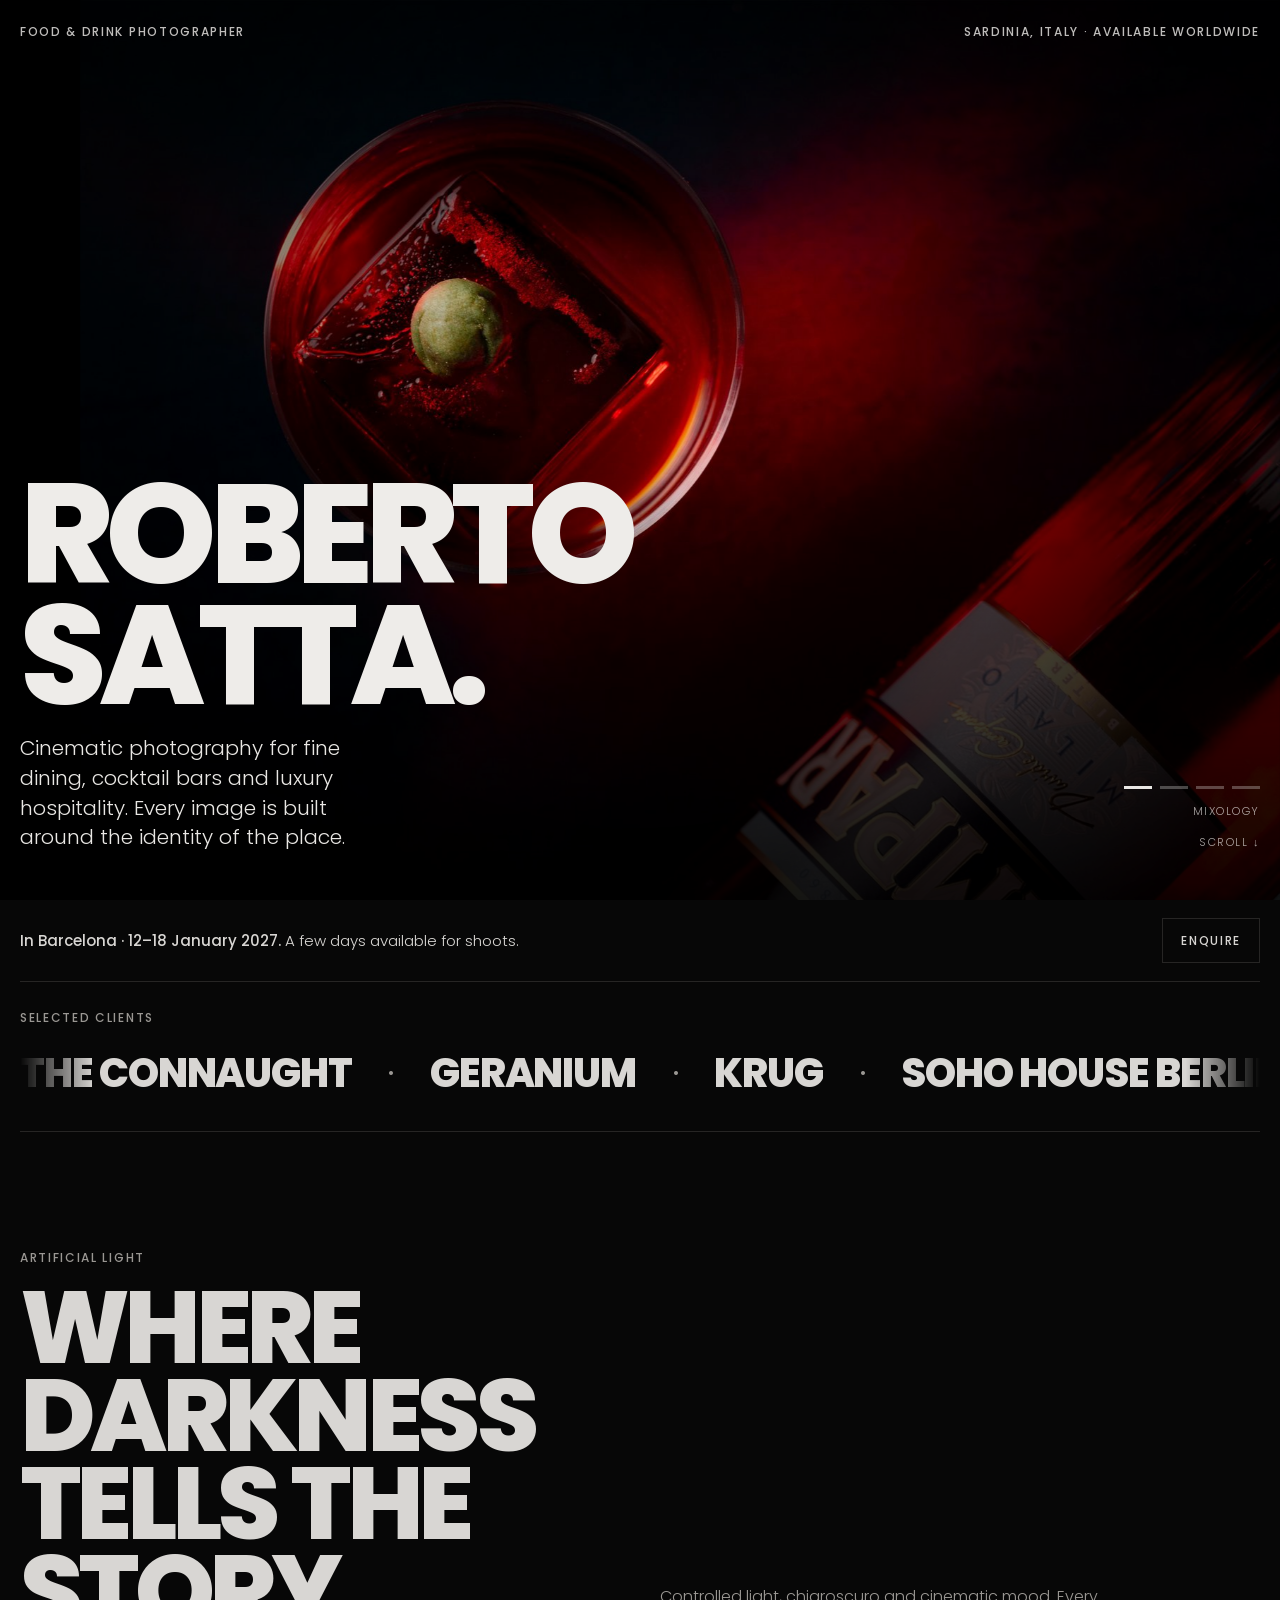
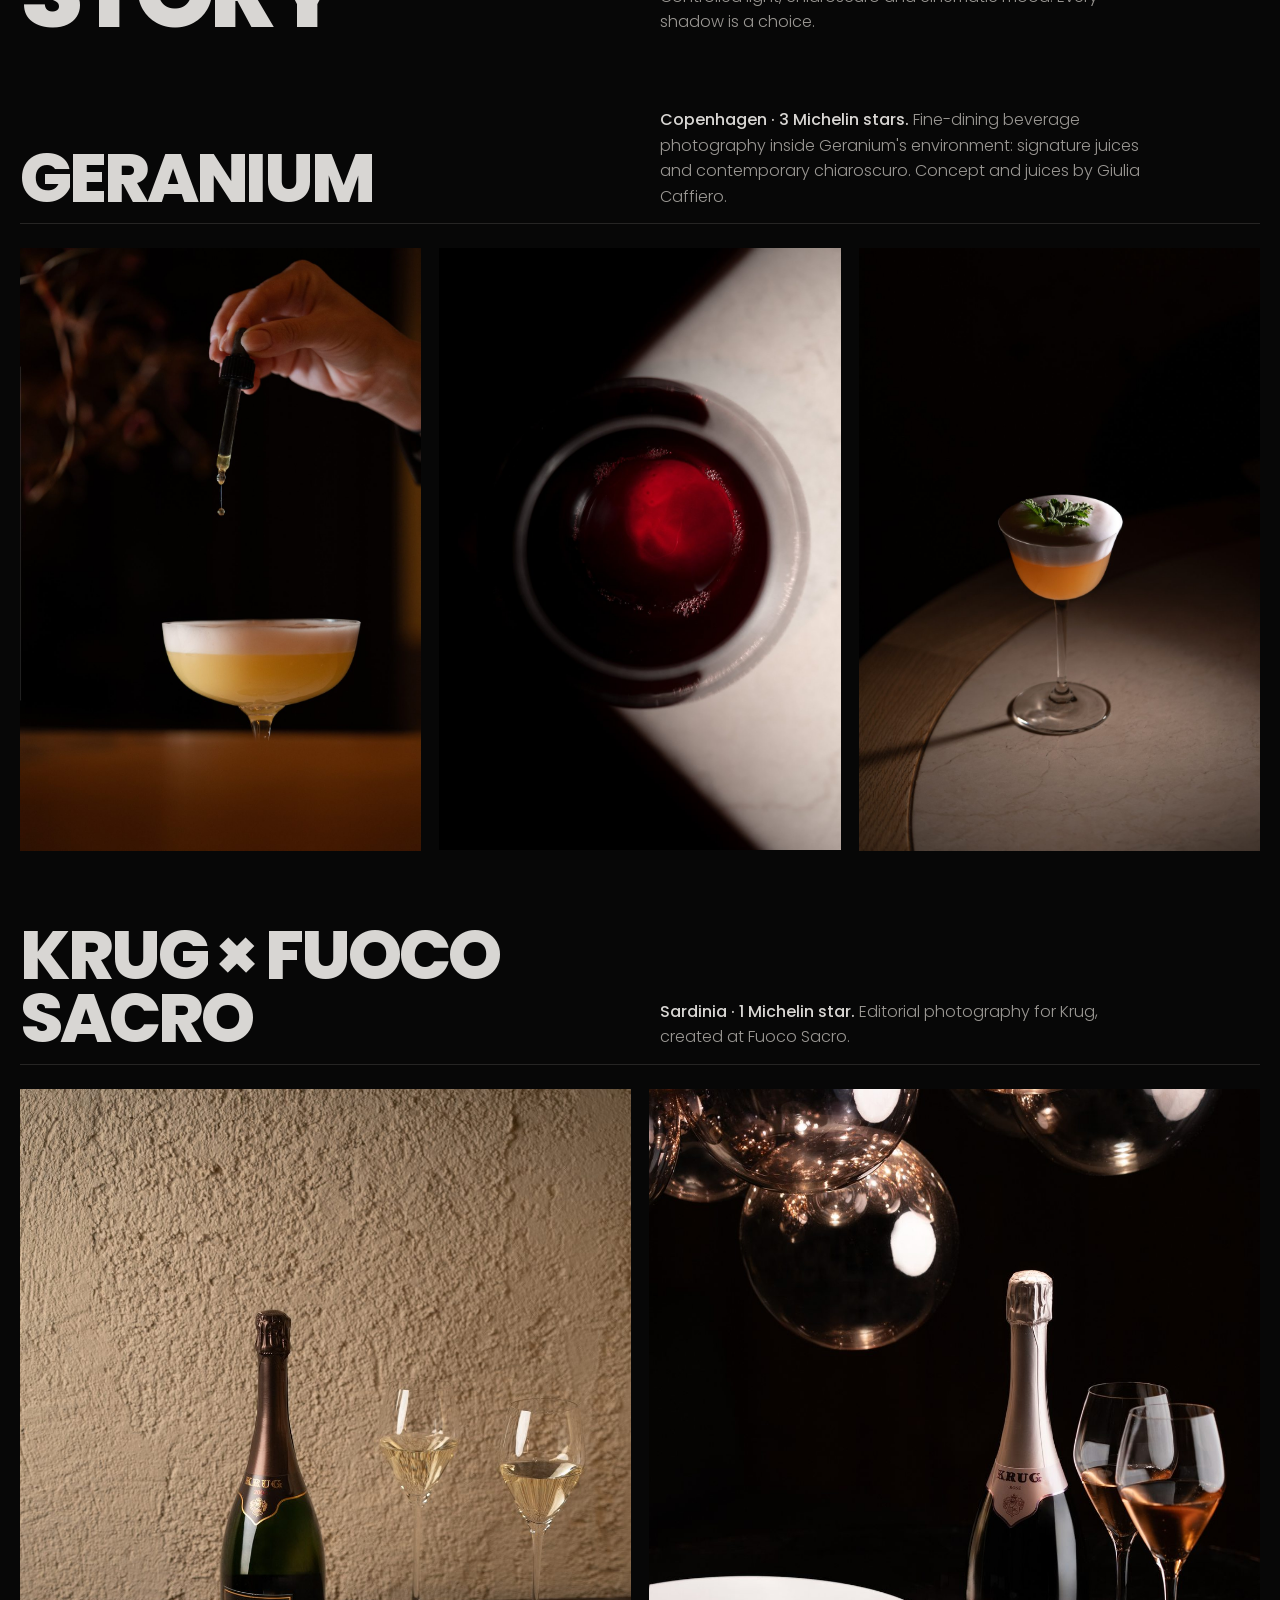
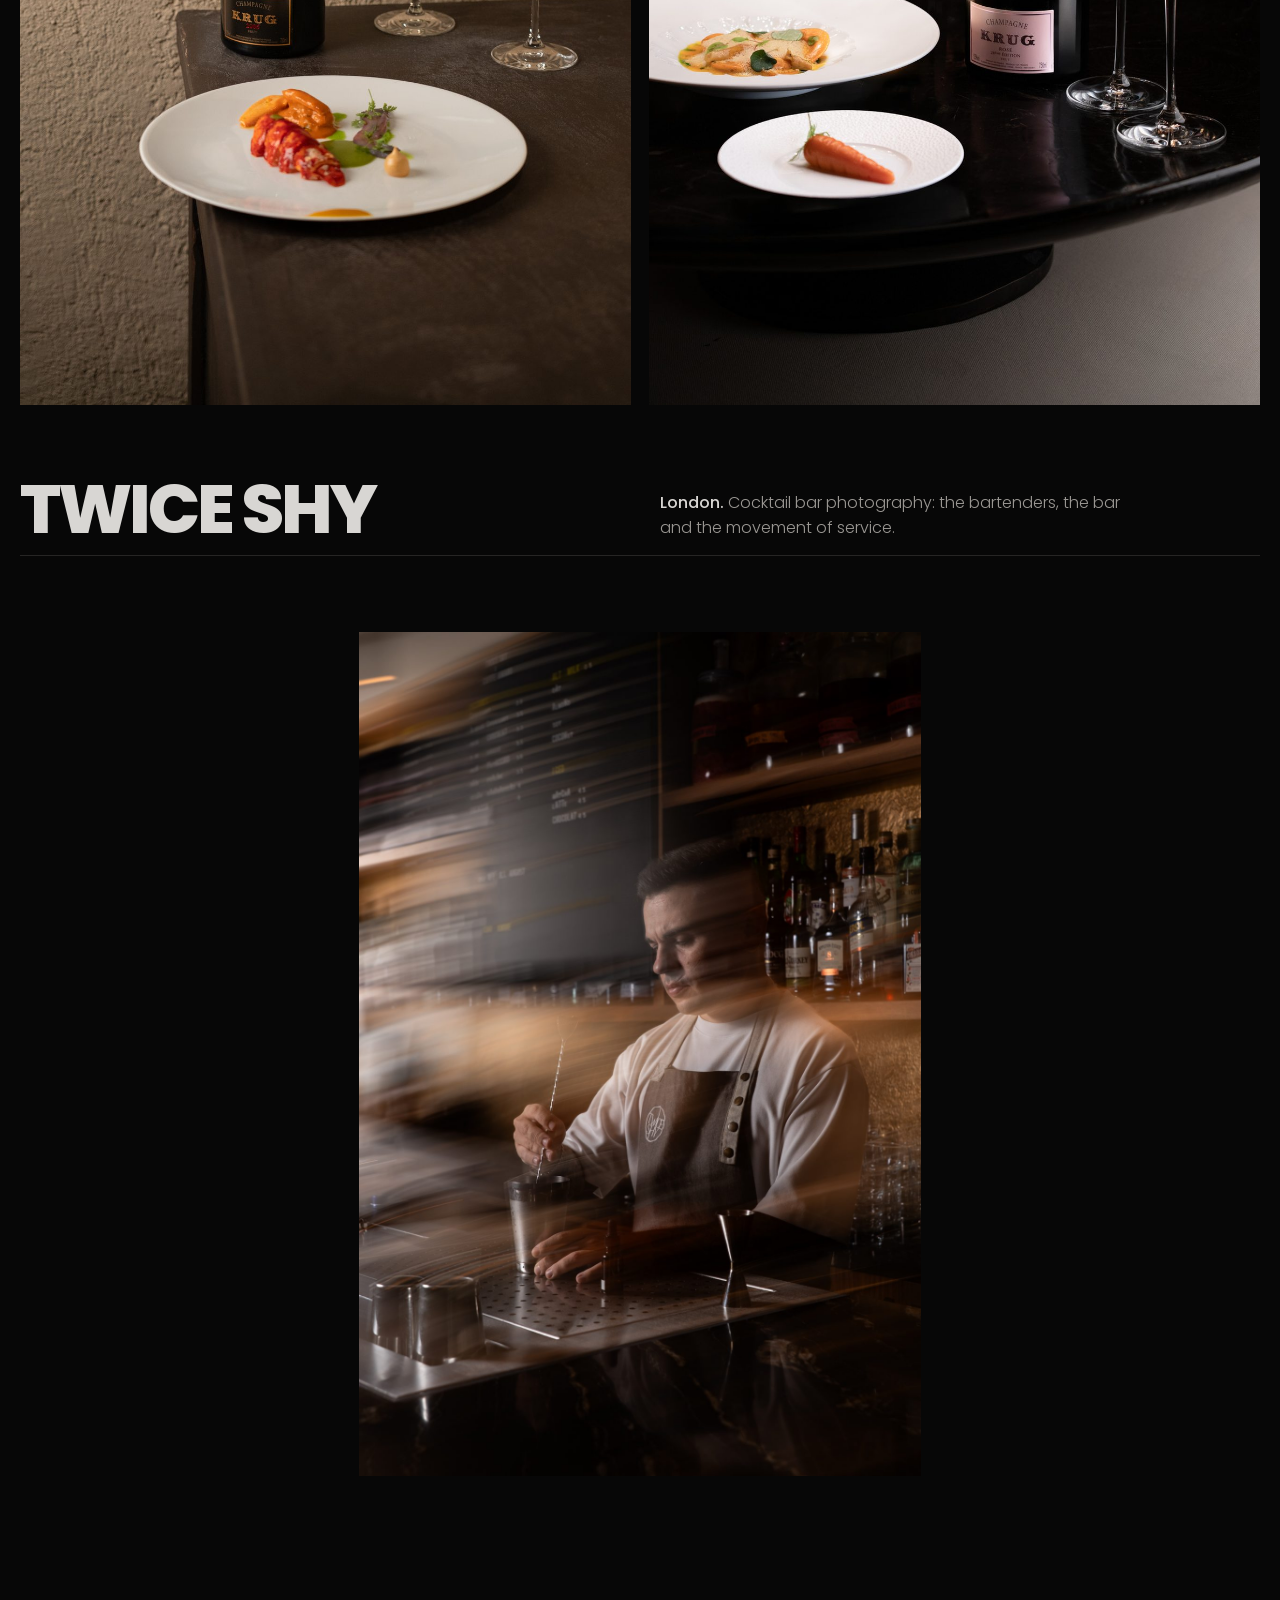
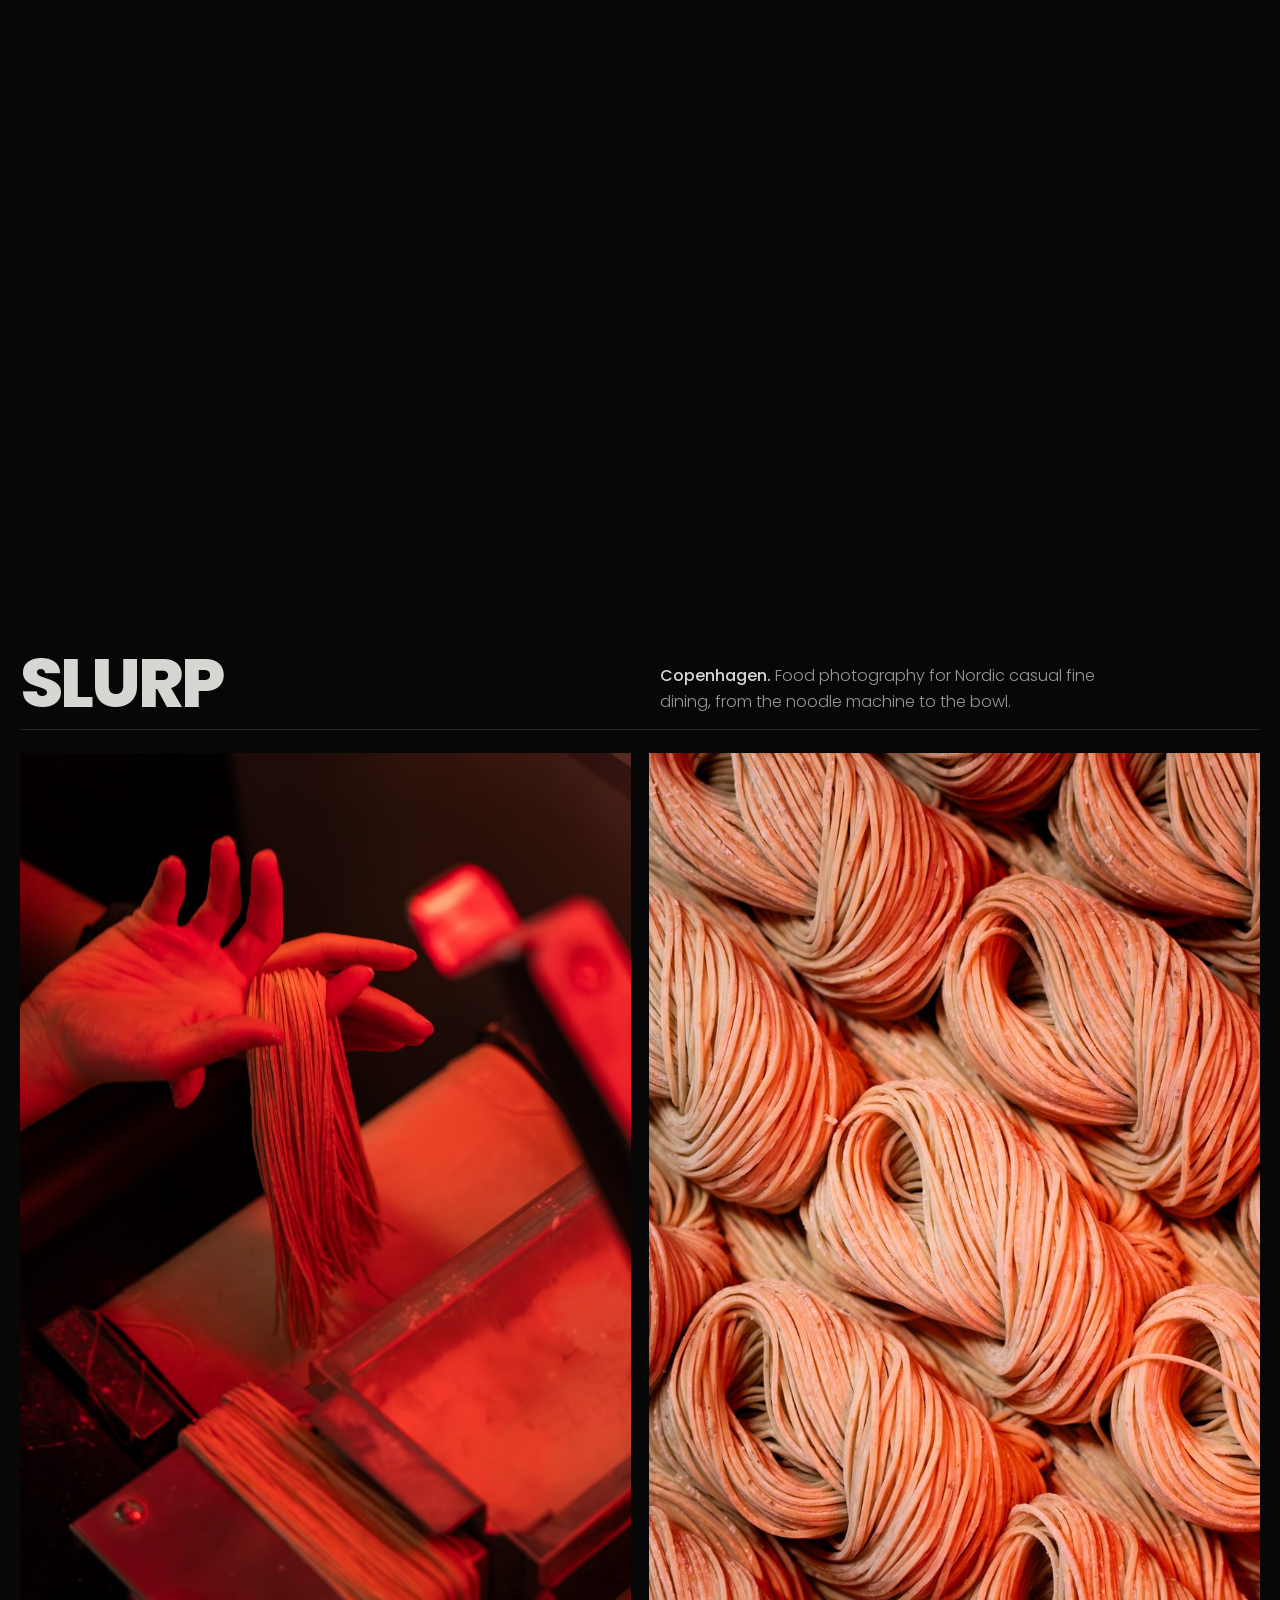
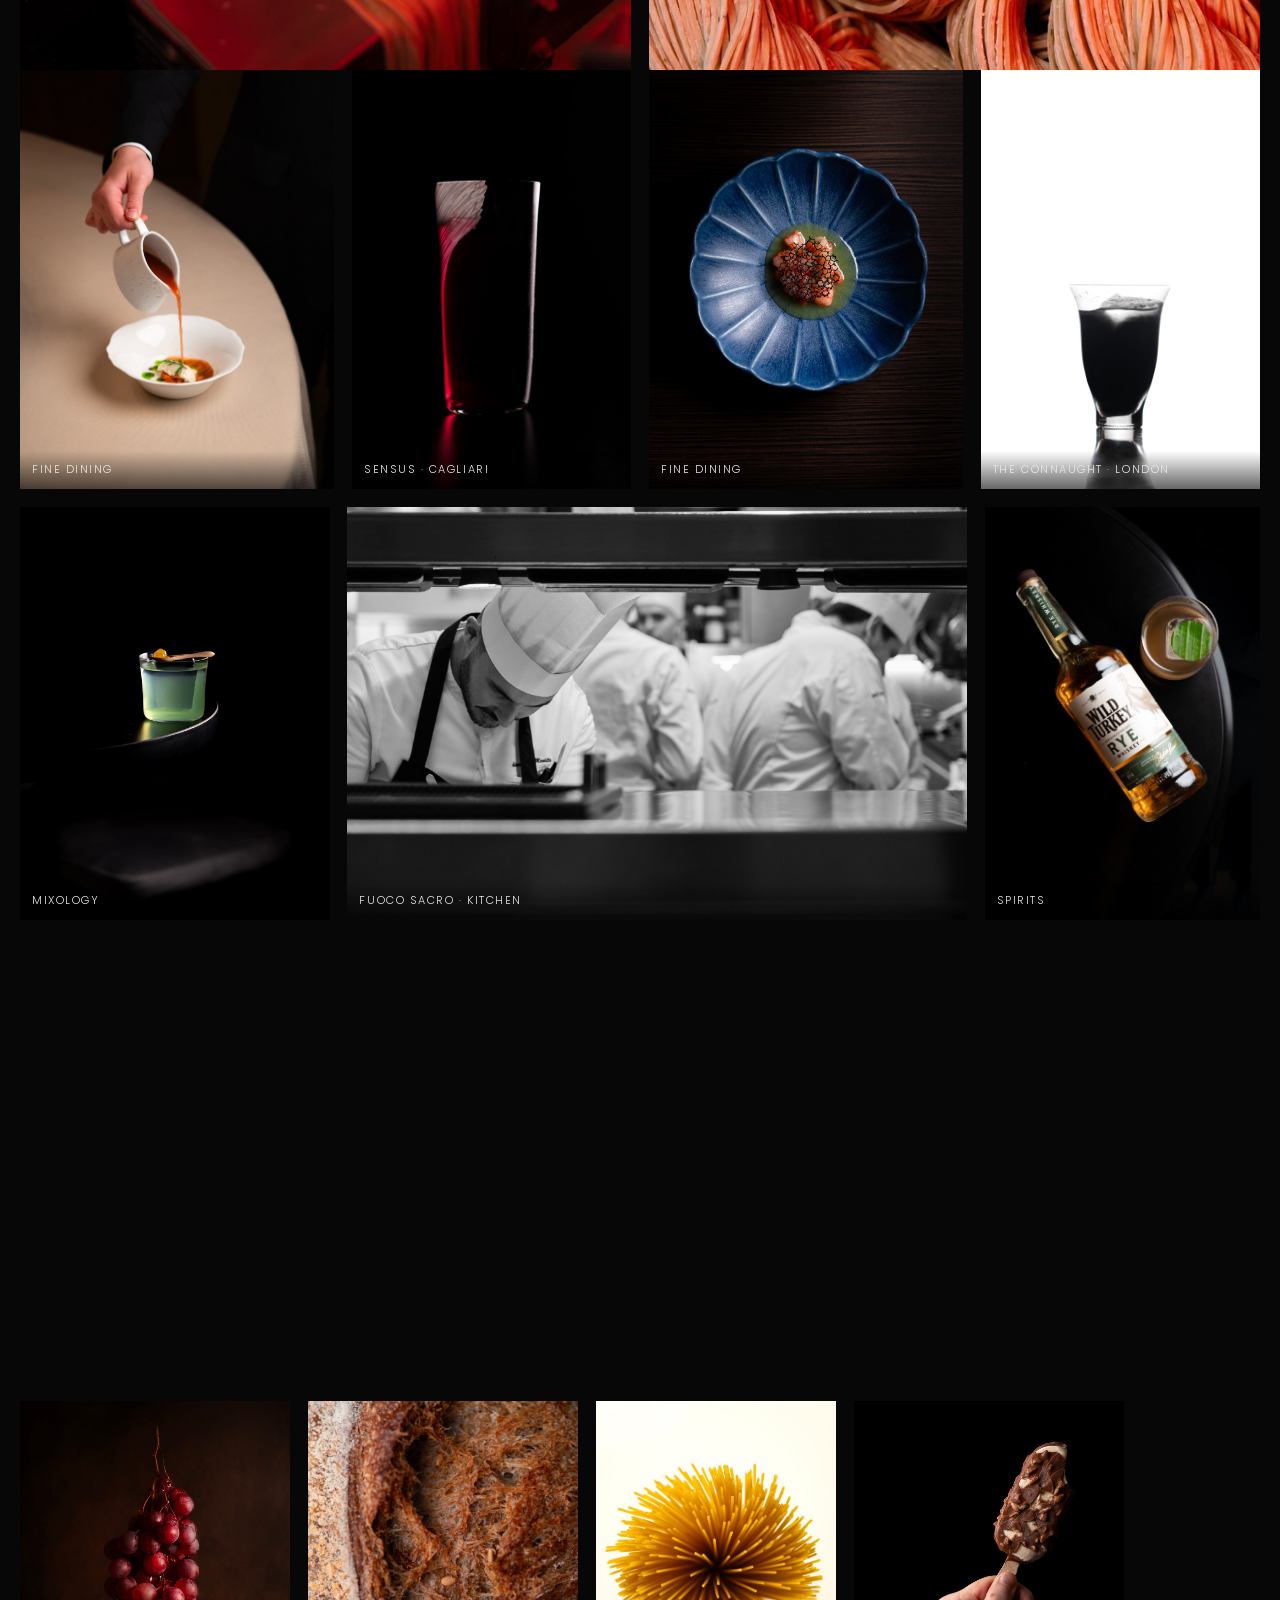
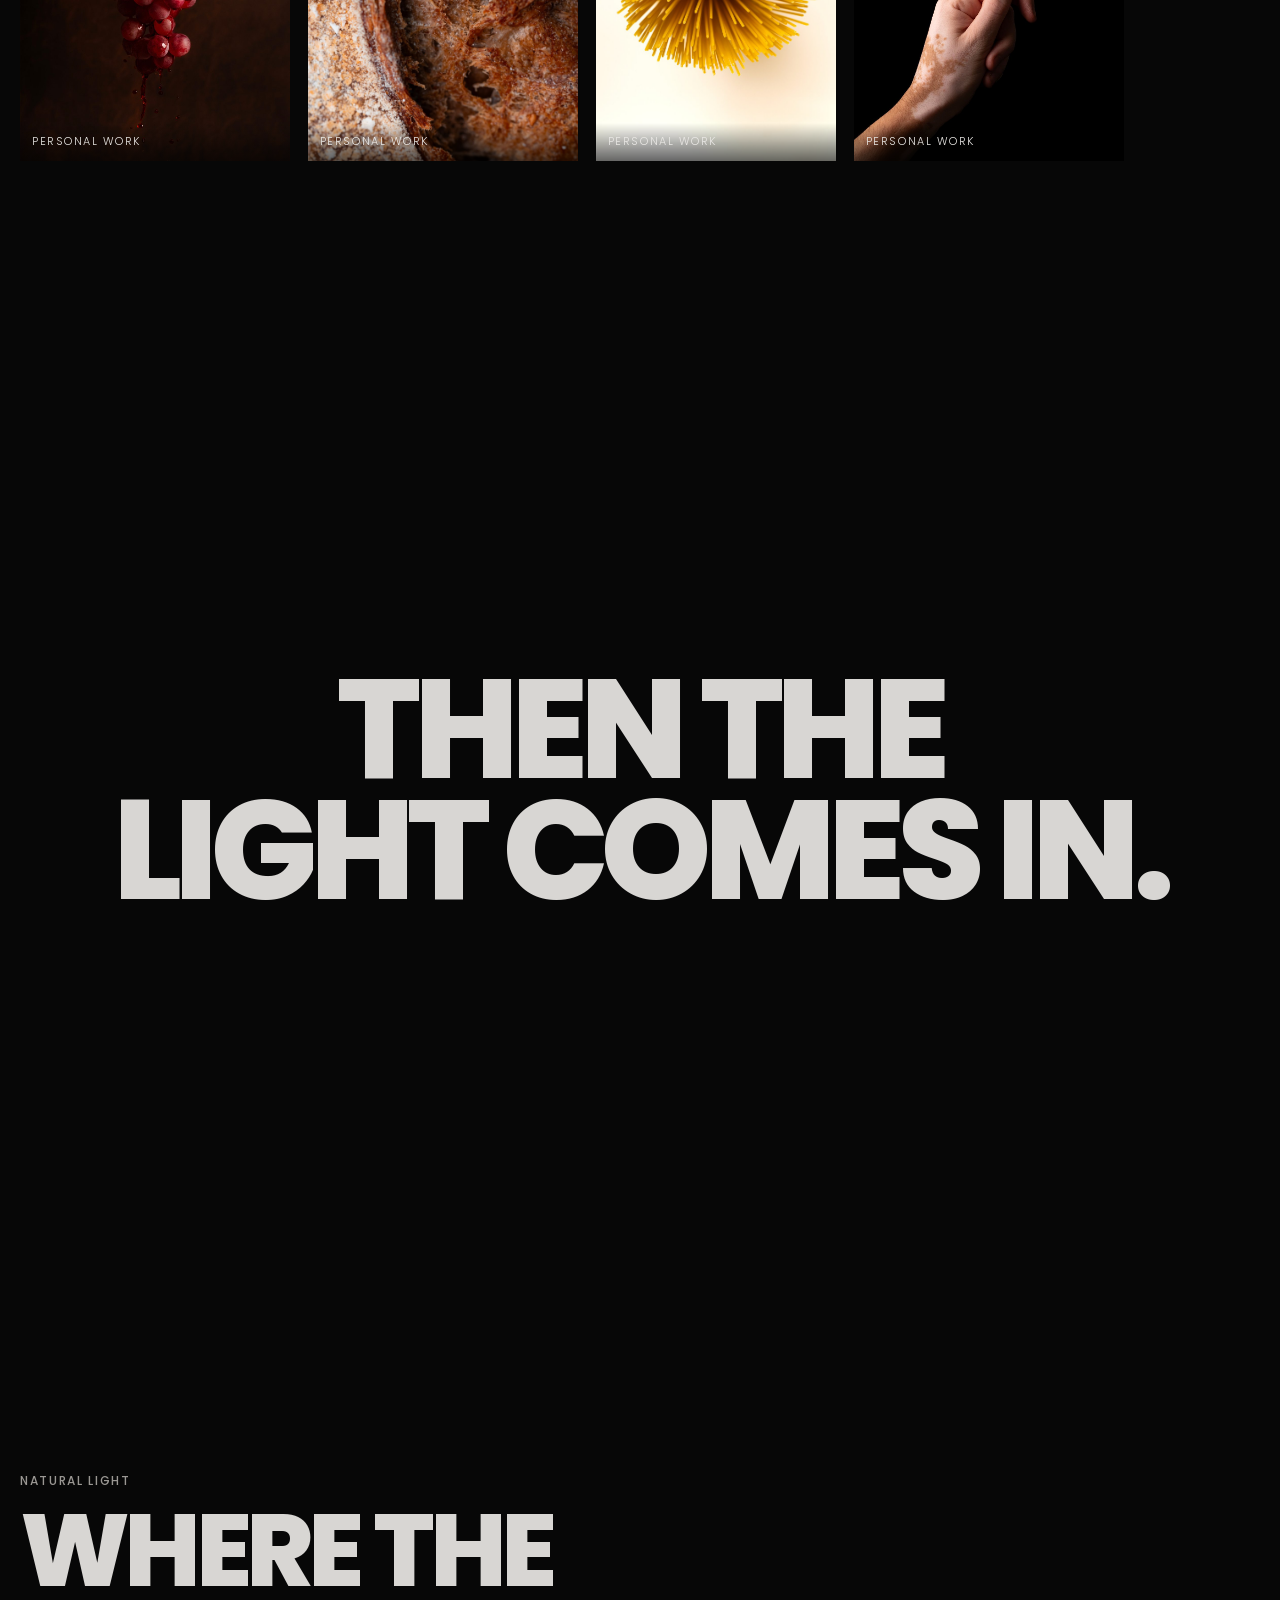
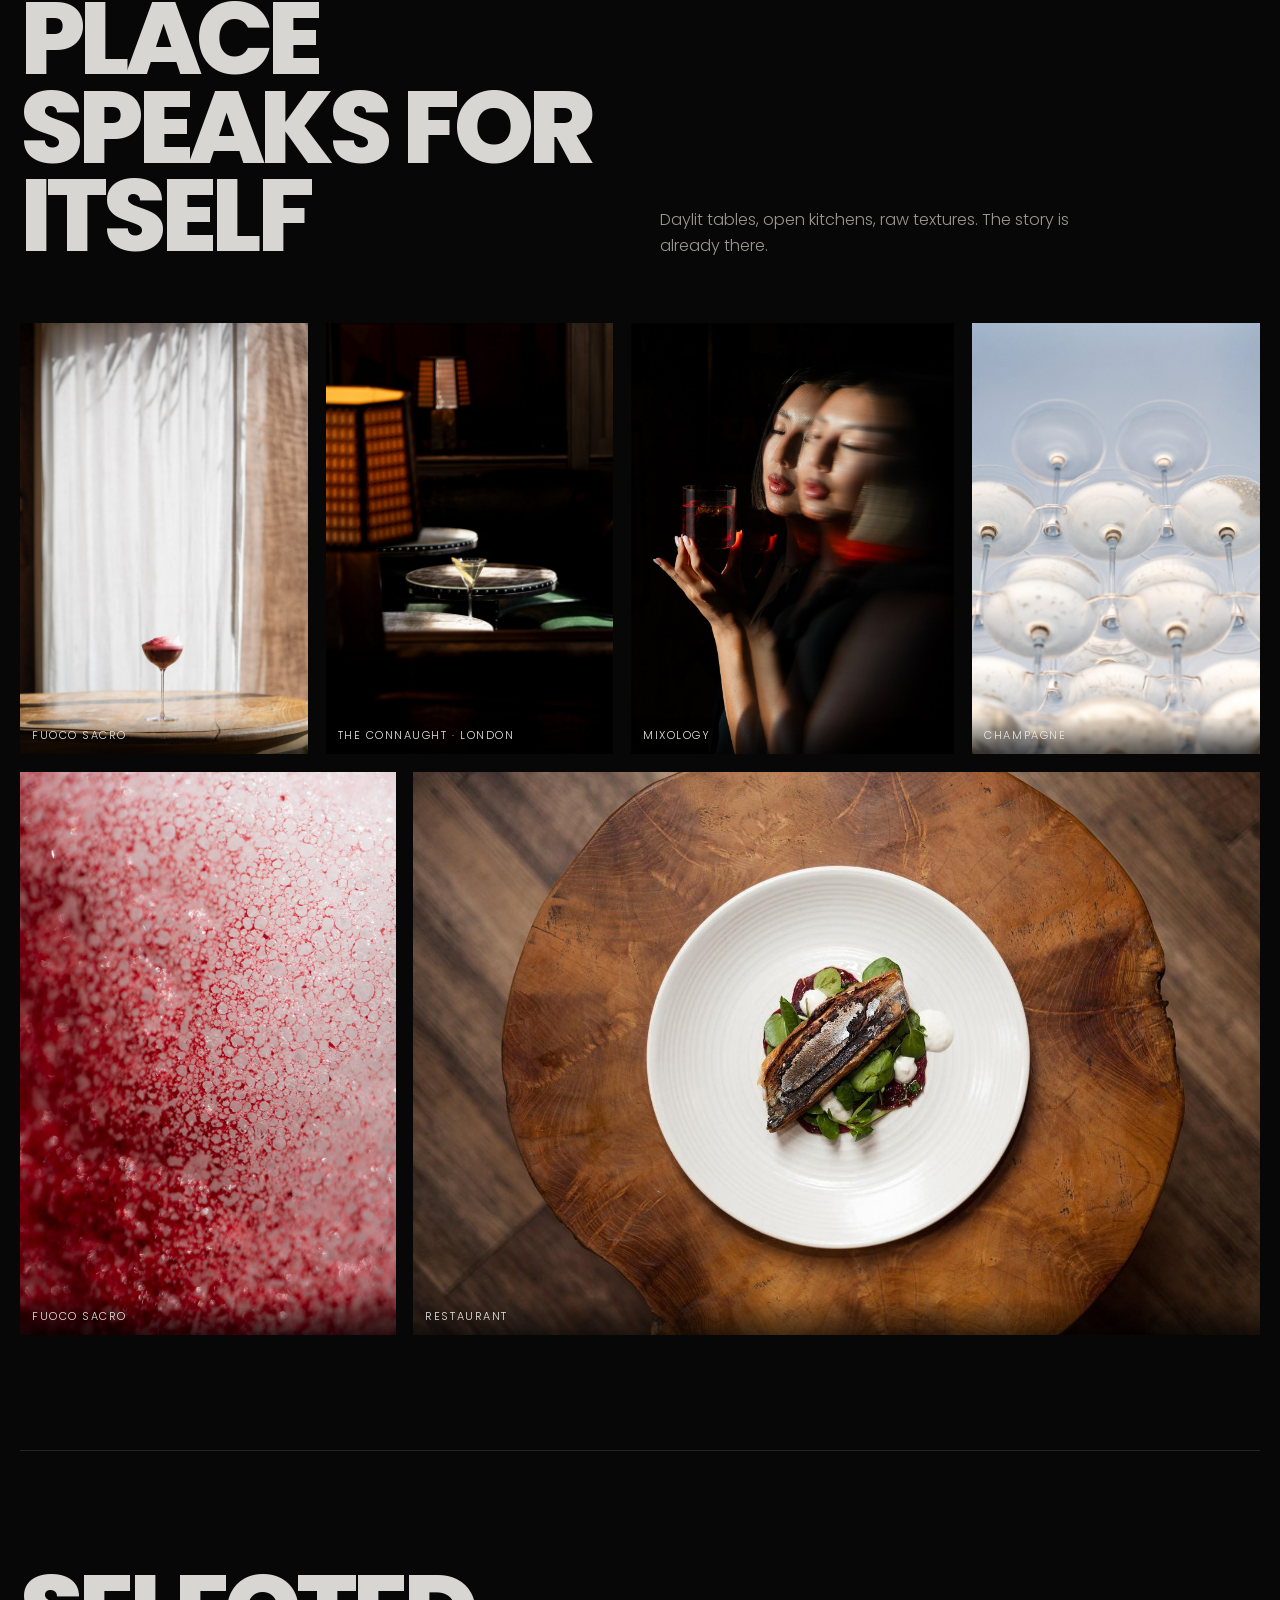
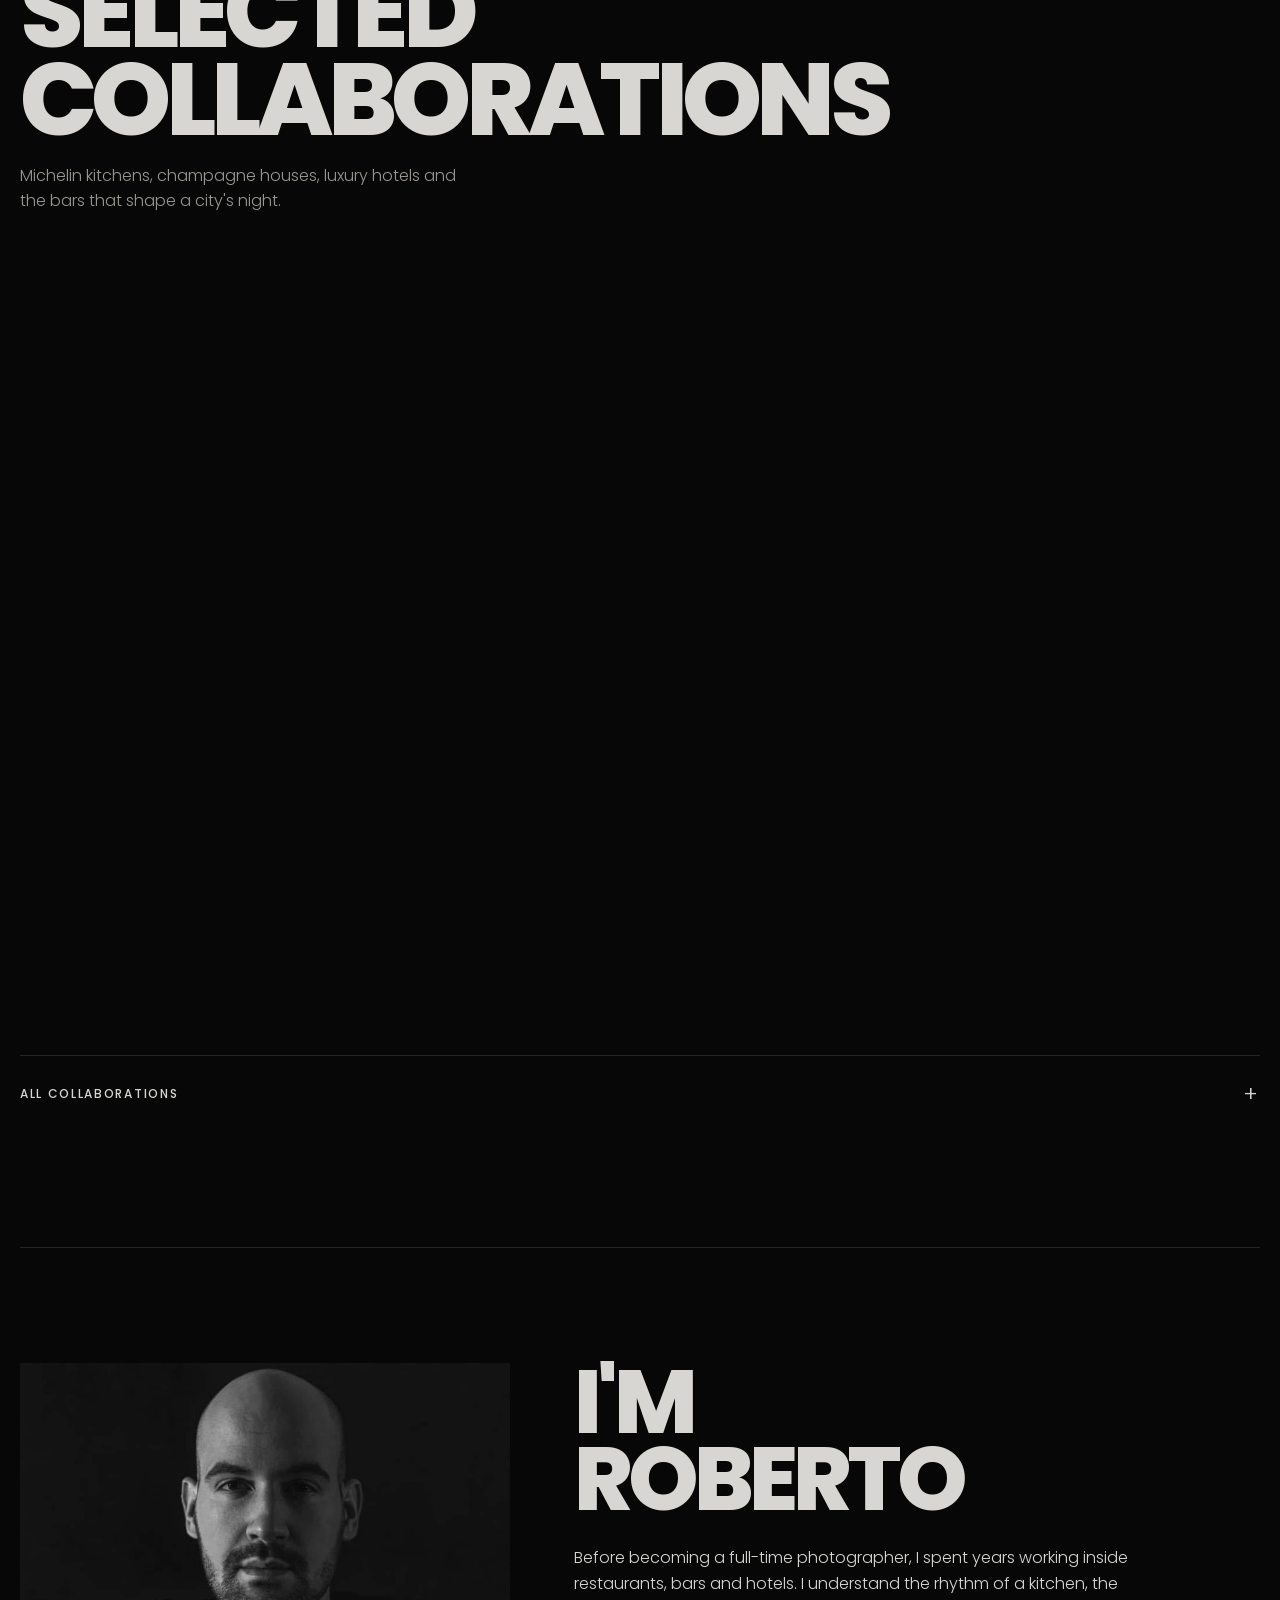
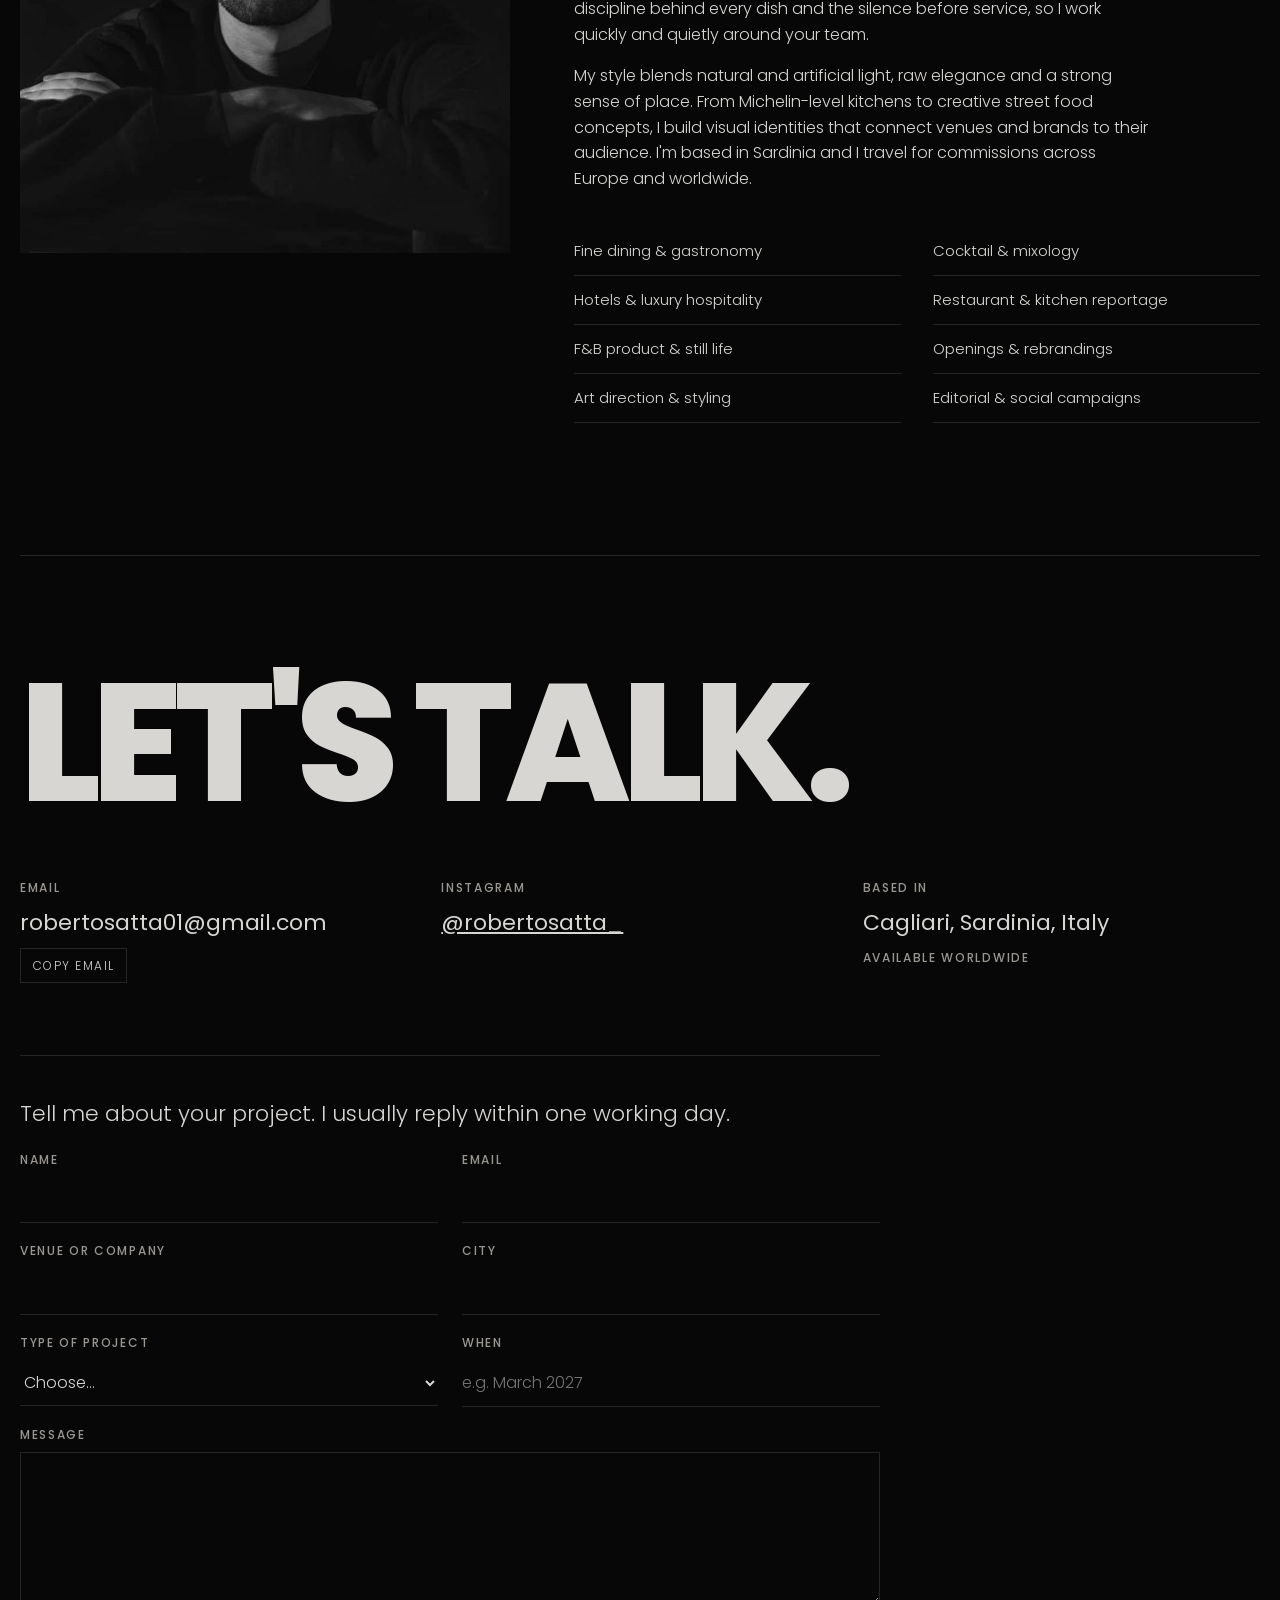
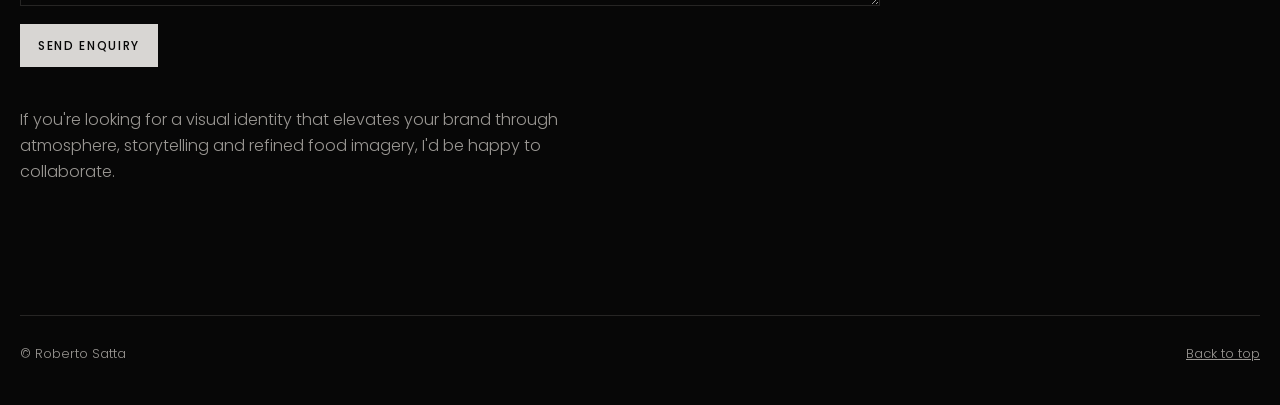
==== commit 0de3cffa: "Modulo: codice FormSubmit al posto dell'indirizzo email Co-Authored-By: Claude Opus 5.5 <noreply@ant" ====
--- a/index.html
+++ b/index.html
@@ -691,7 +691,7 @@
     data._replyto = data.email;
     const btn = form.querySelector('button'); btn.disabled = true; fStatus.textContent = 'Sending…';
     try {
-      const r = await fetch('https://formsubmit.co/ajax/robertosatta01@gmail.com', { method: 'POST', headers: { 'Content-Type': 'application/json', Accept: 'application/json' }, body: JSON.stringify(data) });
+      const r = await fetch('https://formsubmit.co/ajax/b62f95879cfa3c4775eb34eacf173bf4', { method: 'POST', headers: { 'Content-Type': 'application/json', Accept: 'application/json' }, body: JSON.stringify(data) });
       const j = await r.json().catch(() => ({}));
       if (!r.ok || String(j.success) === 'false') throw new Error(j.message || r.status);
       form.reset(); fStatus.textContent = 'Thank you. Your message has arrived, I\u2019ll get back to you soon.';
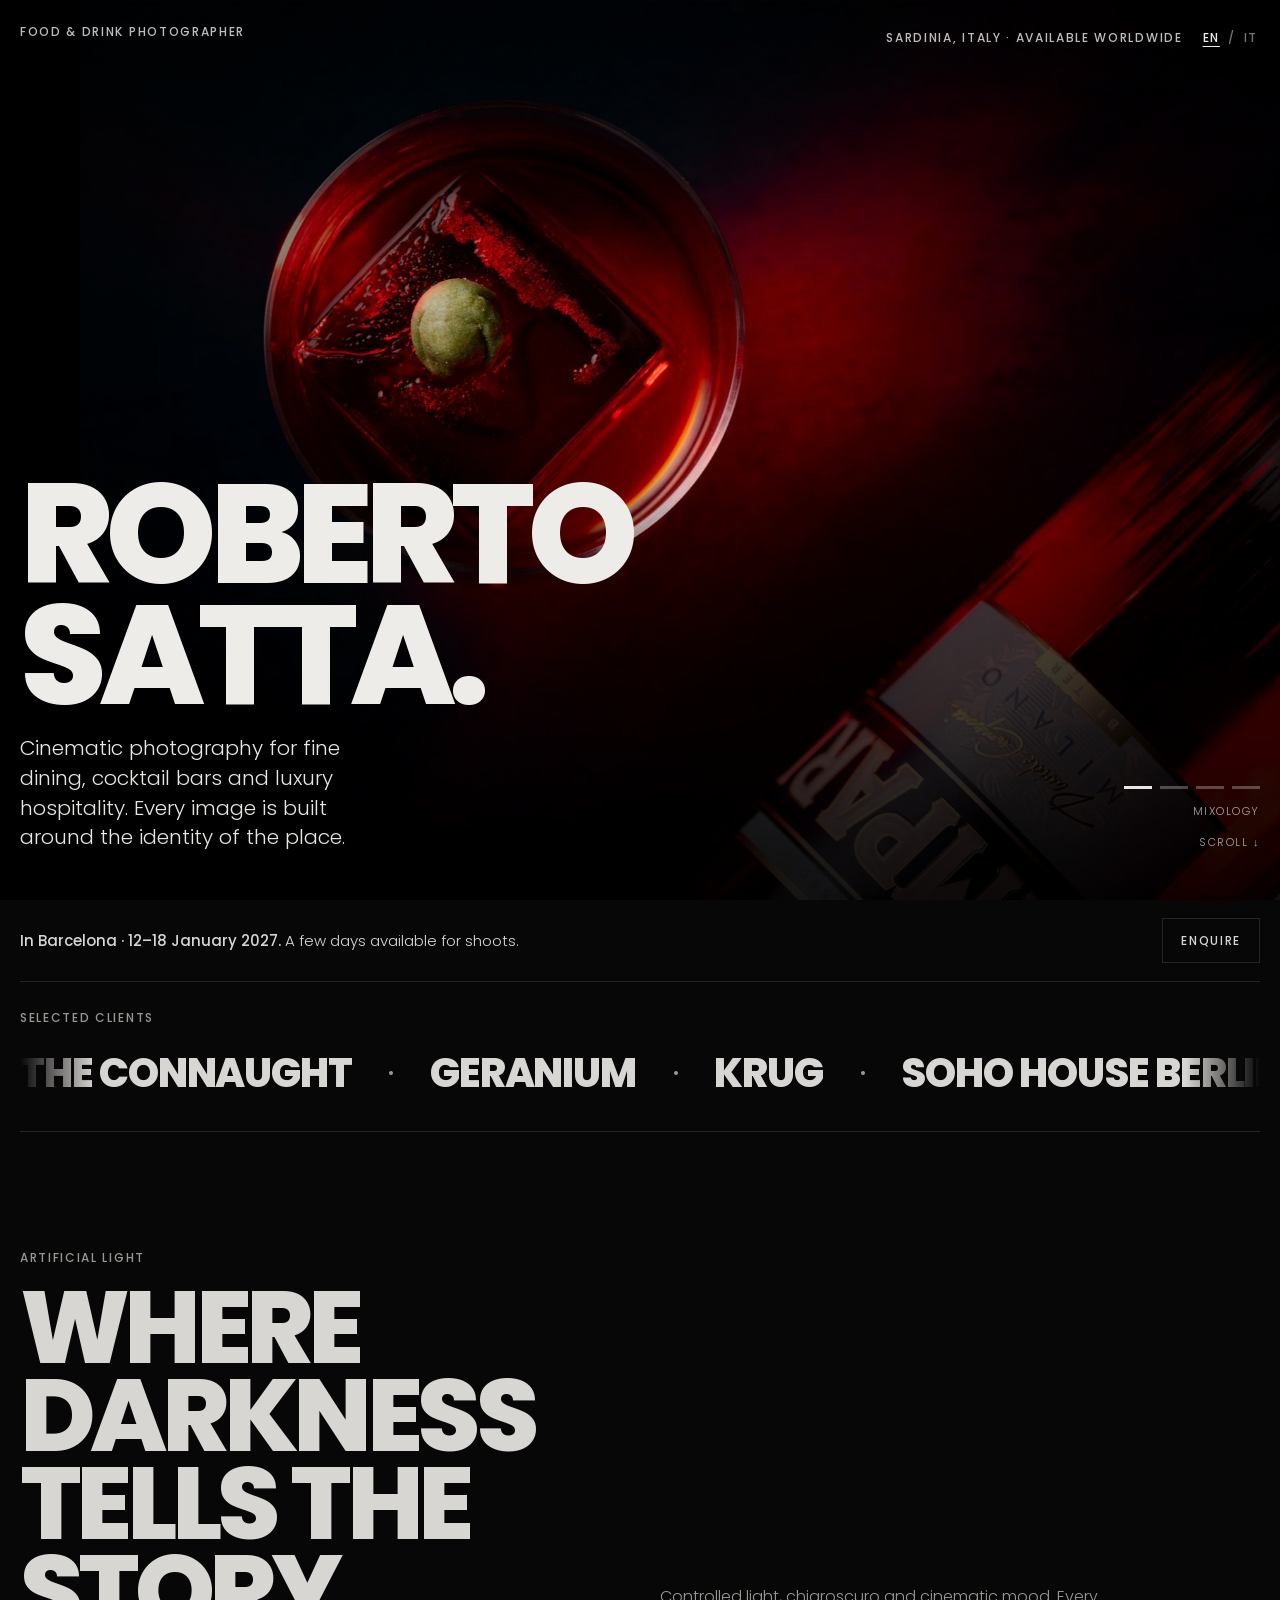
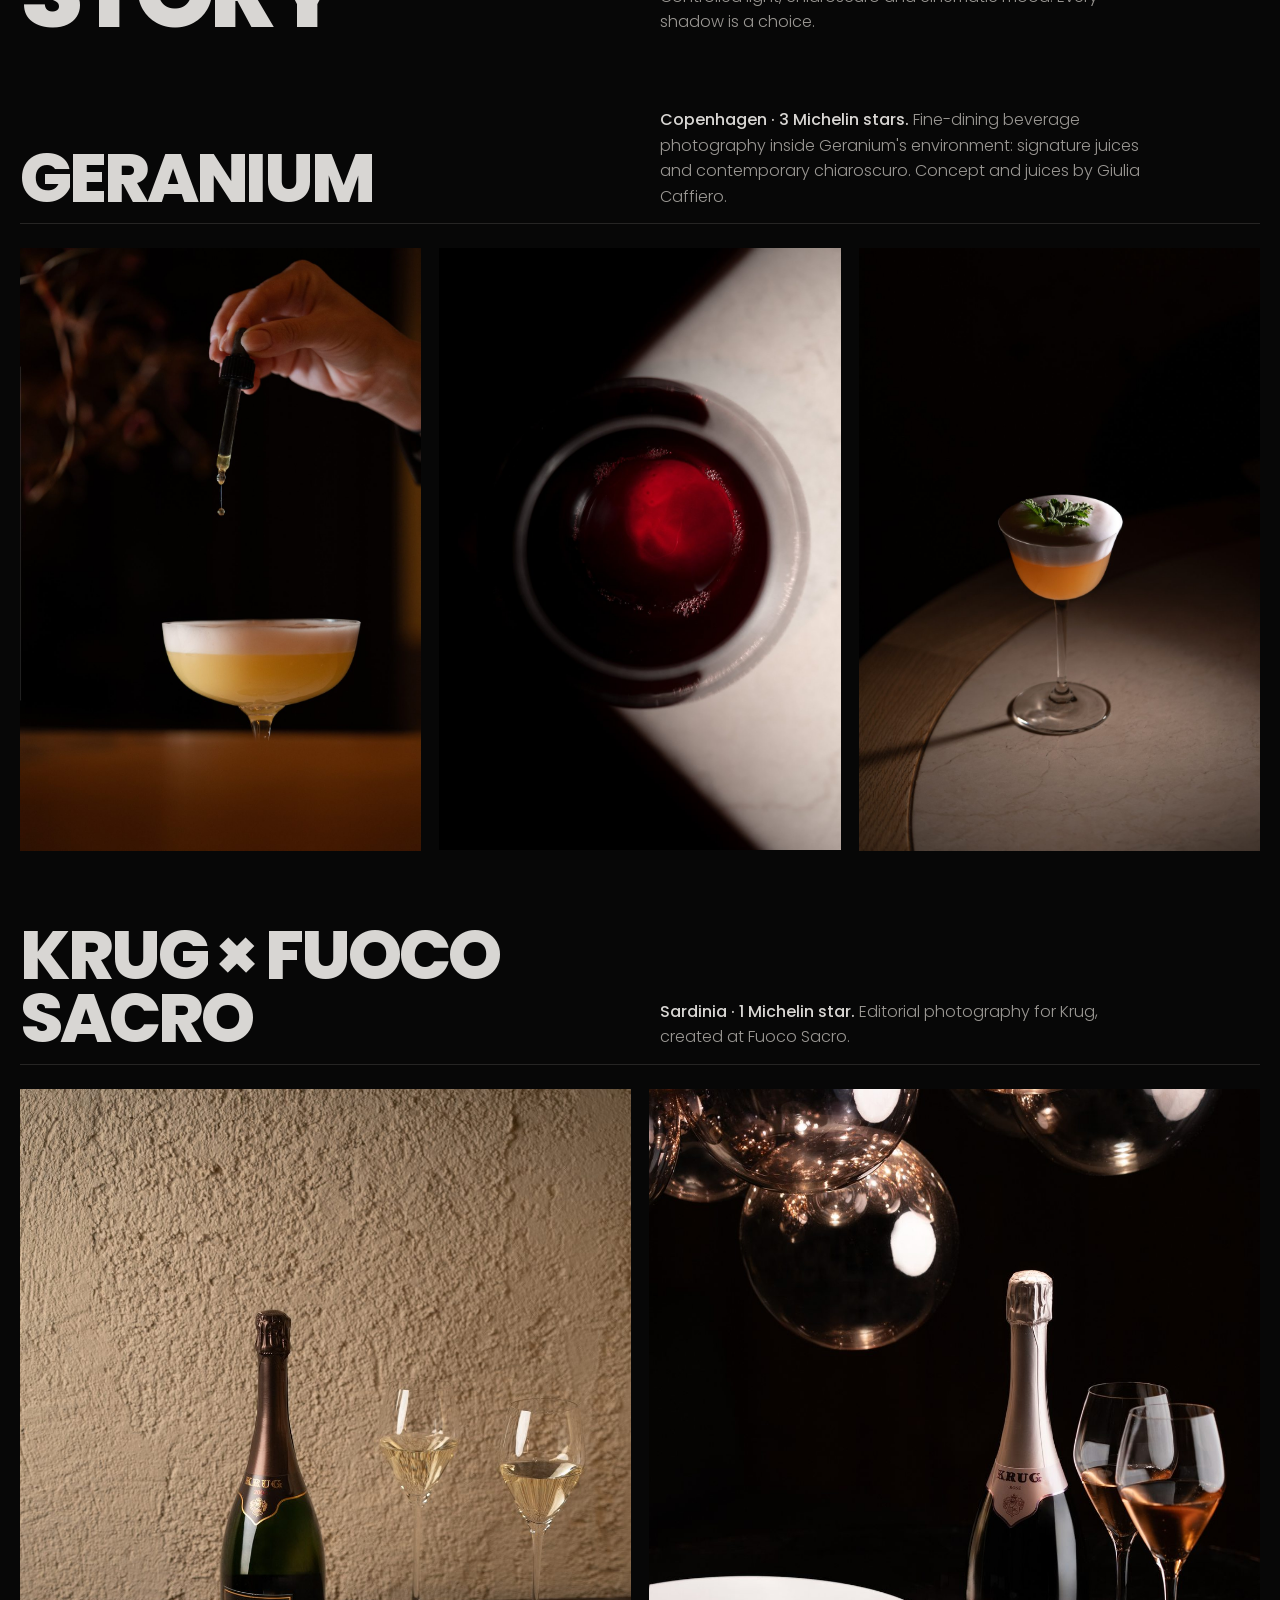
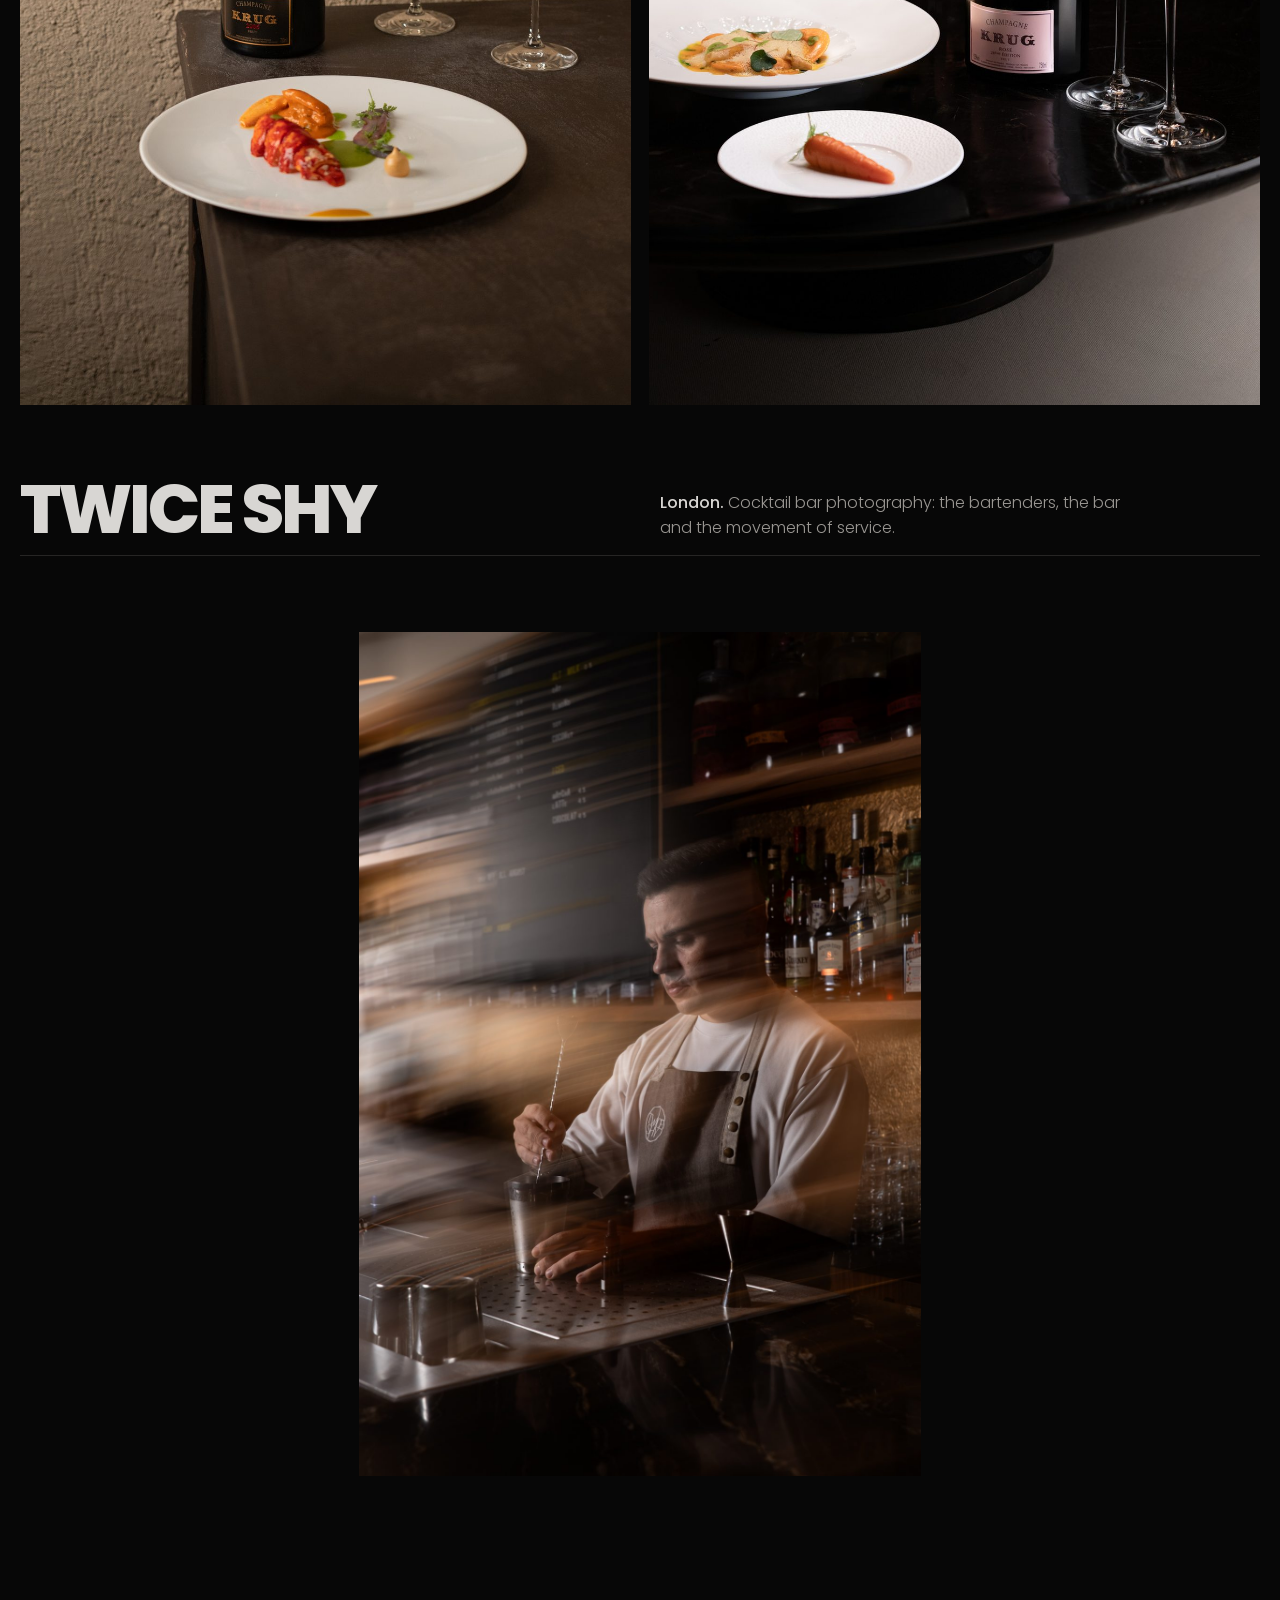
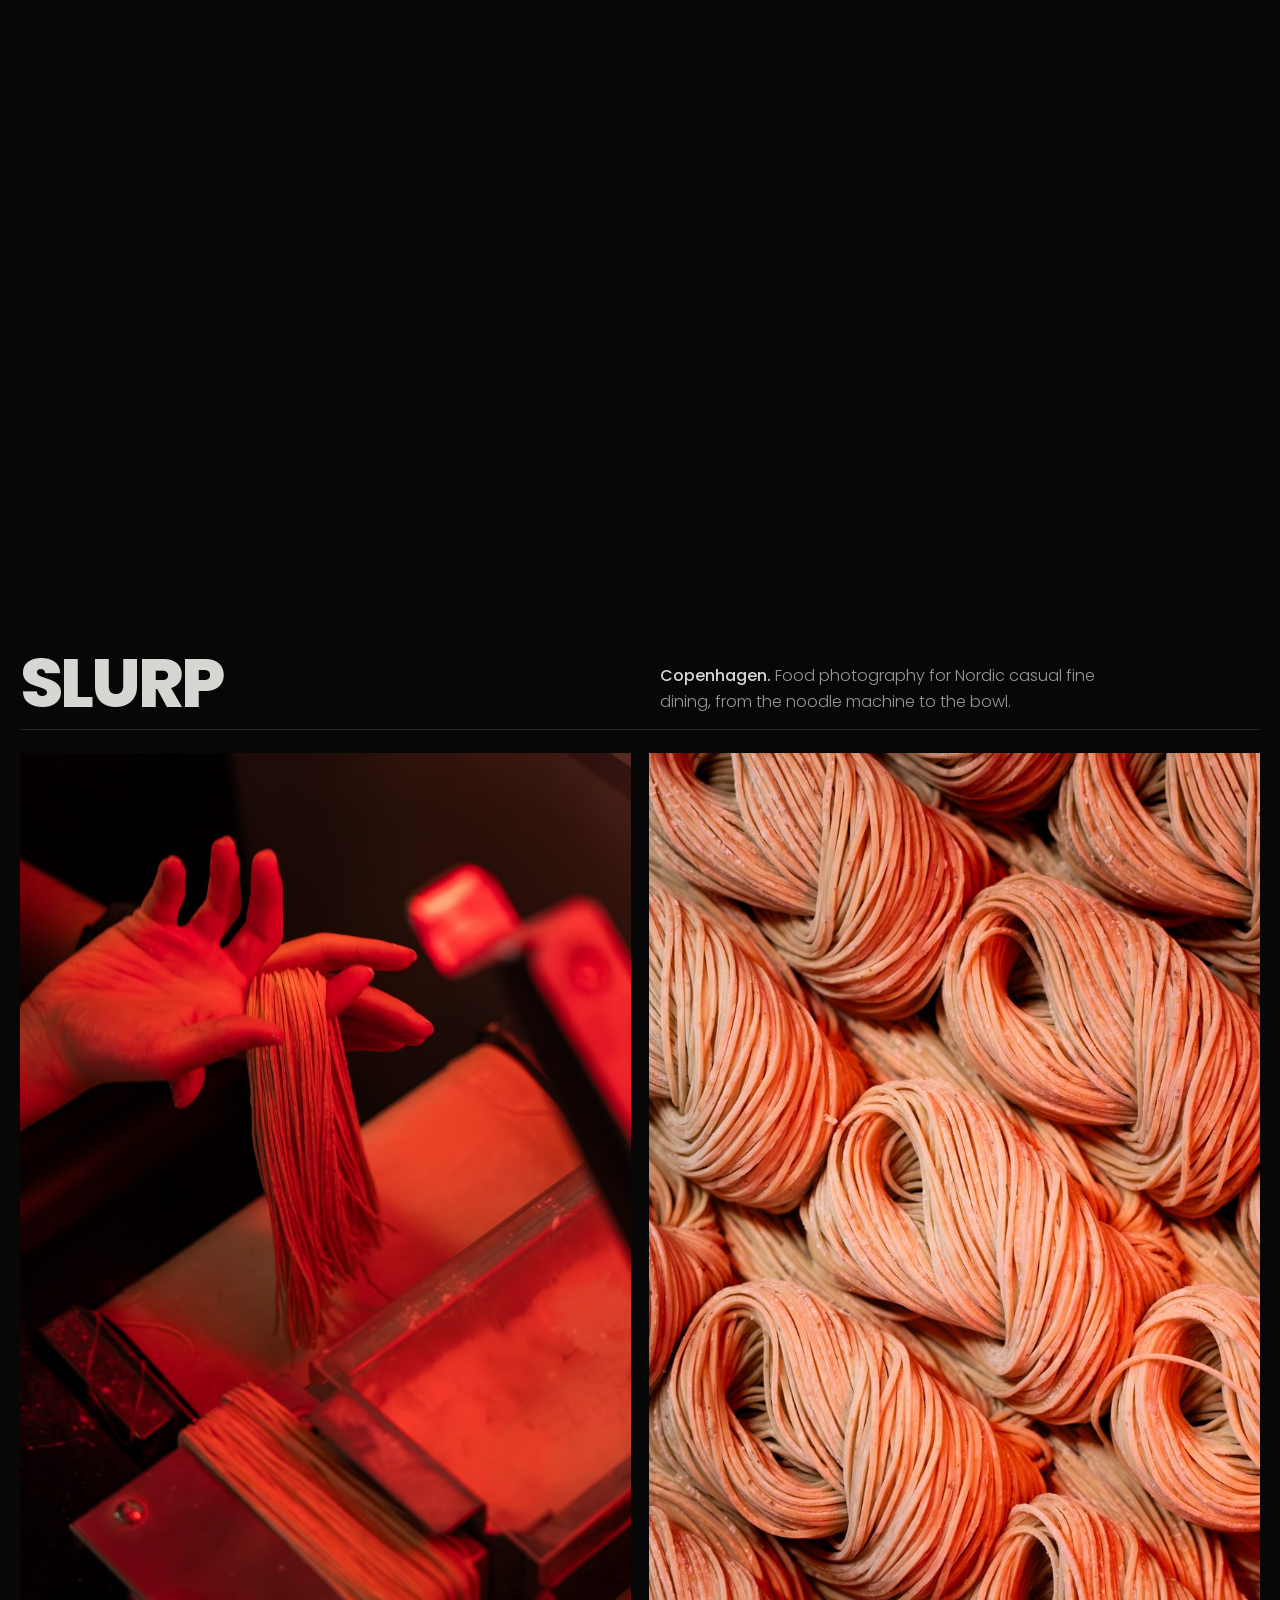
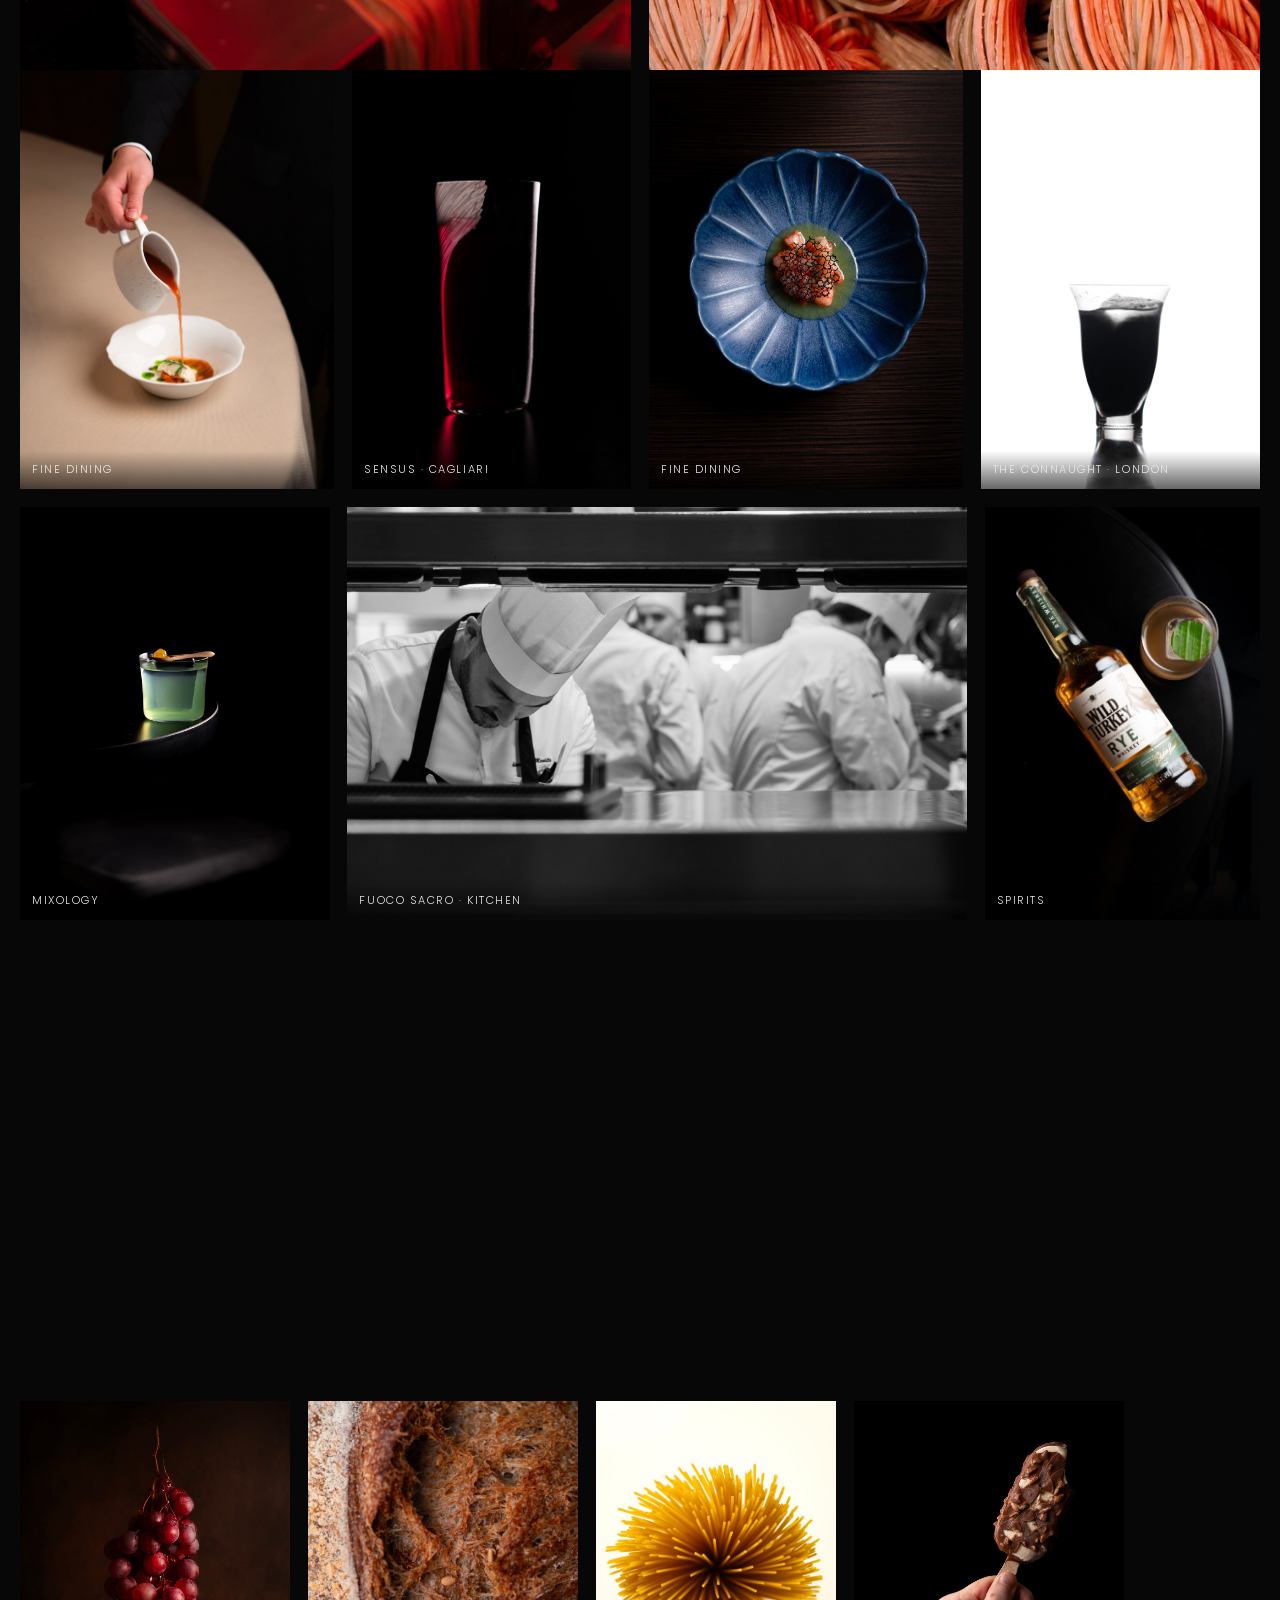
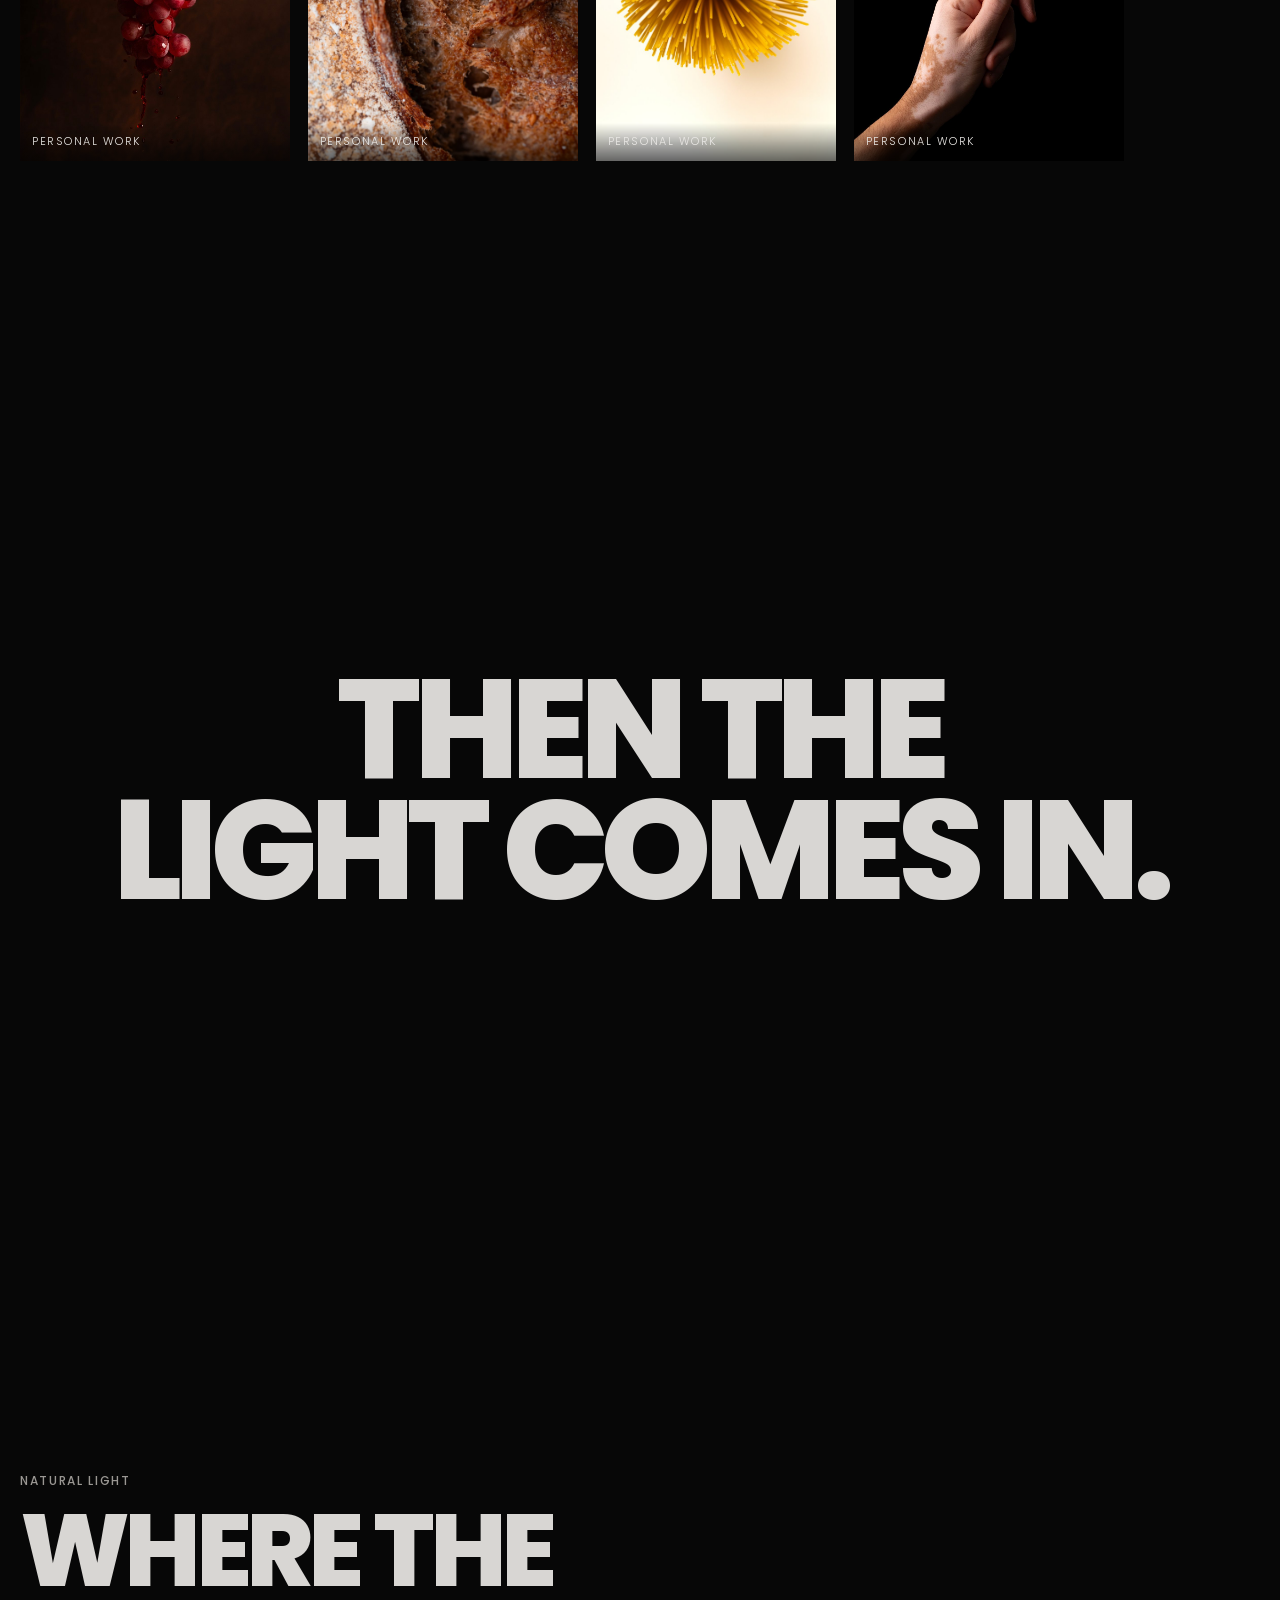
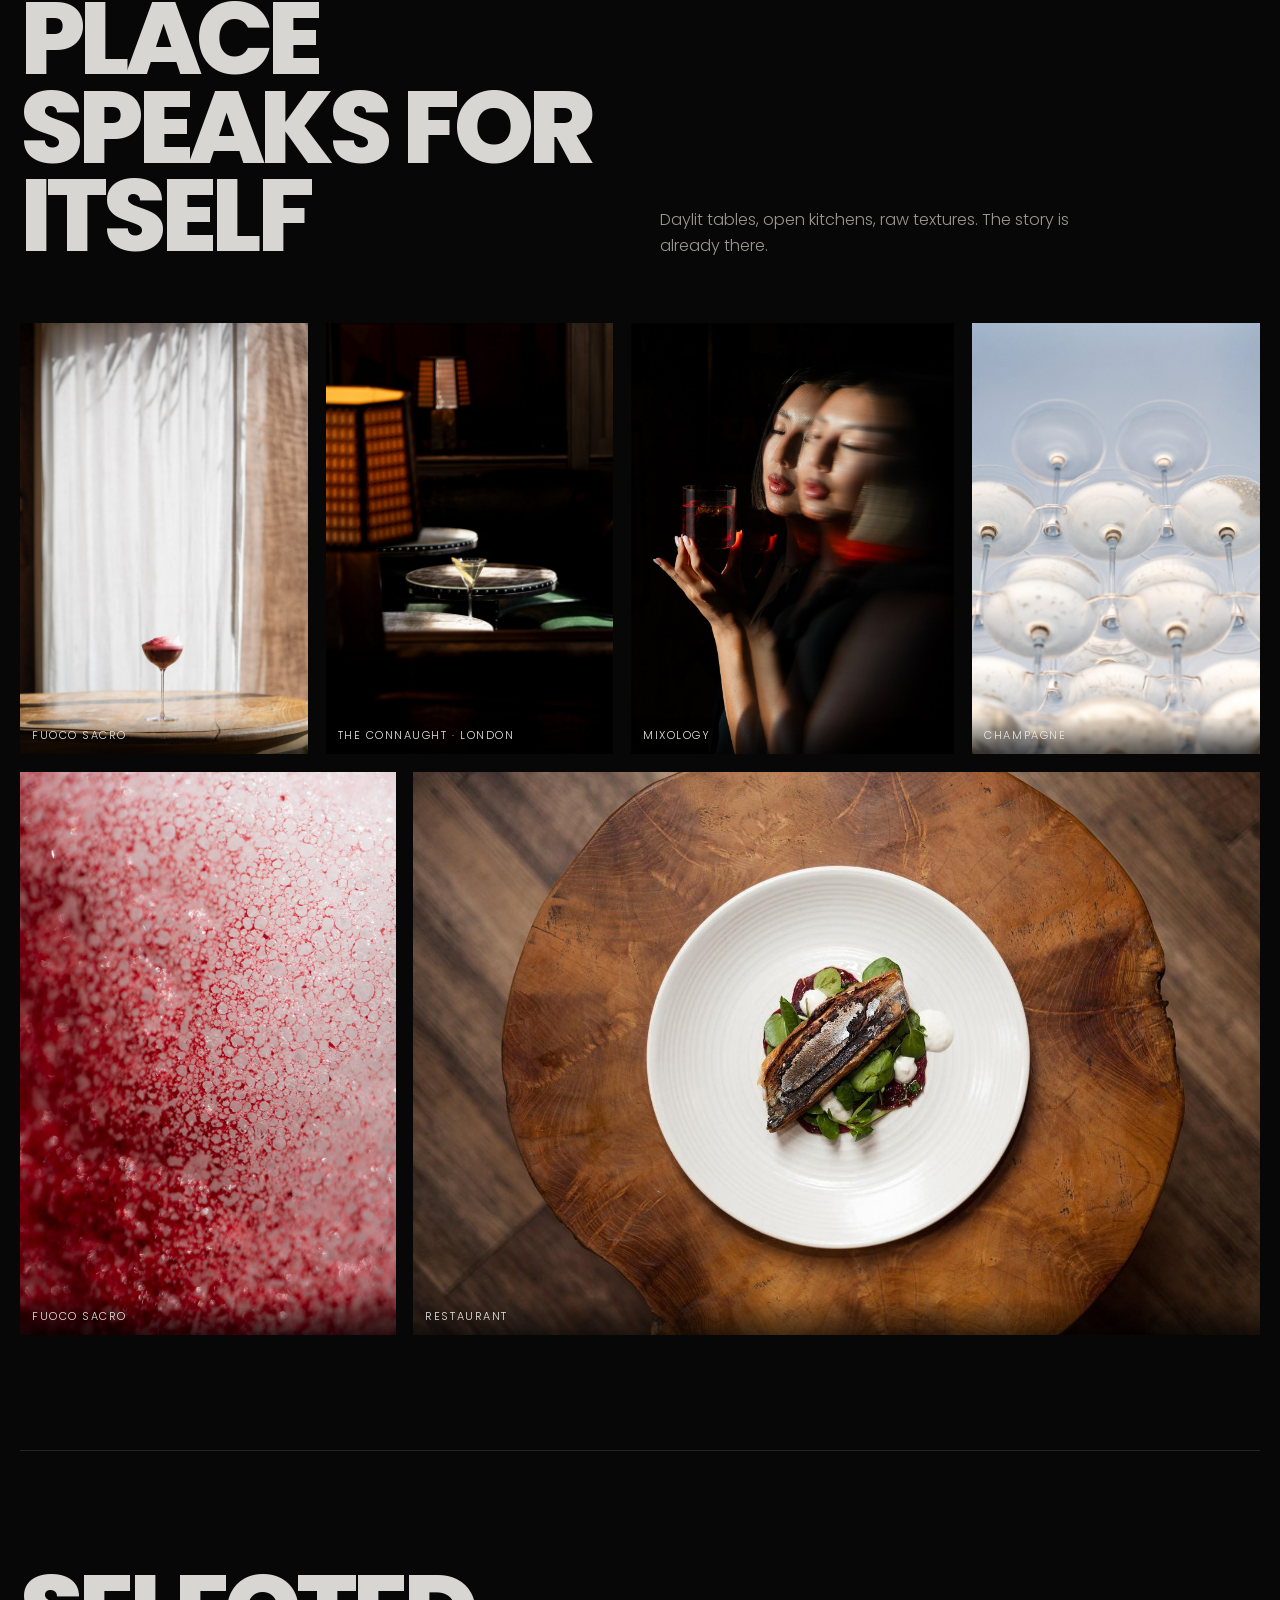
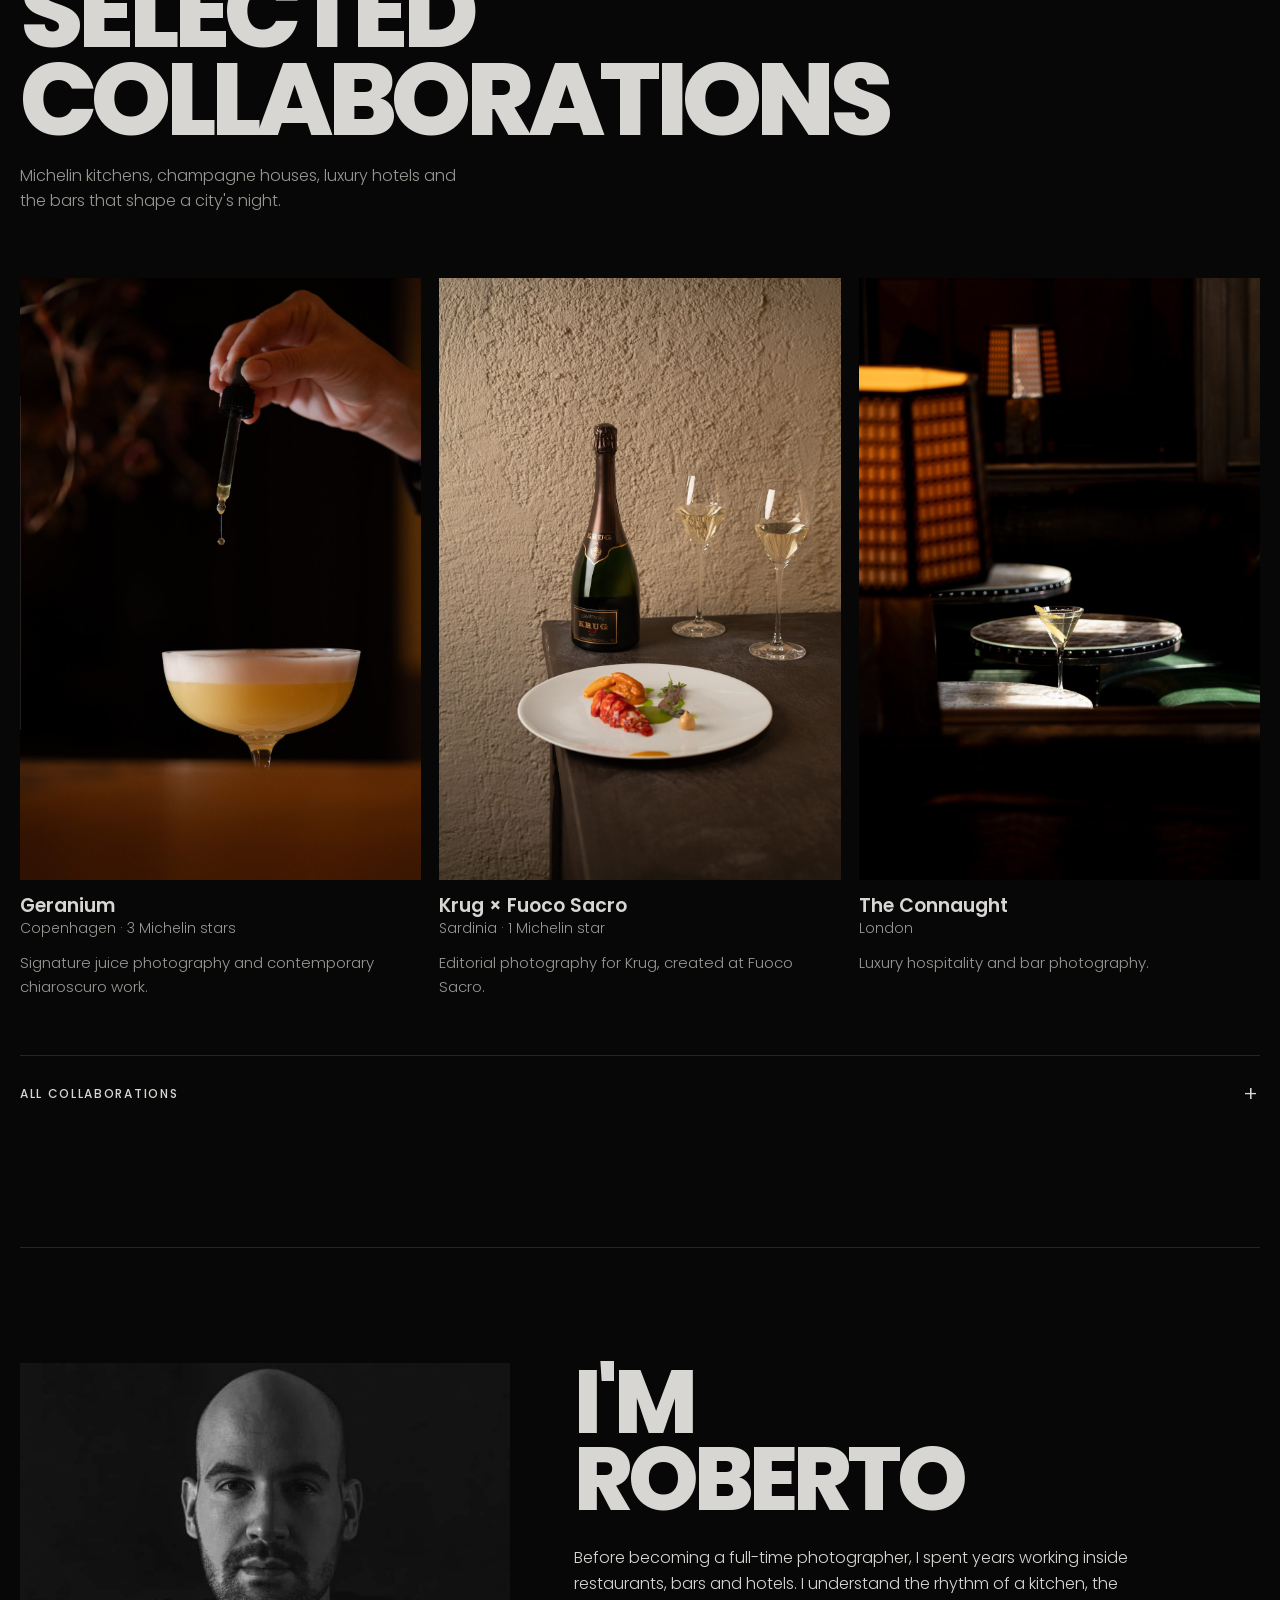
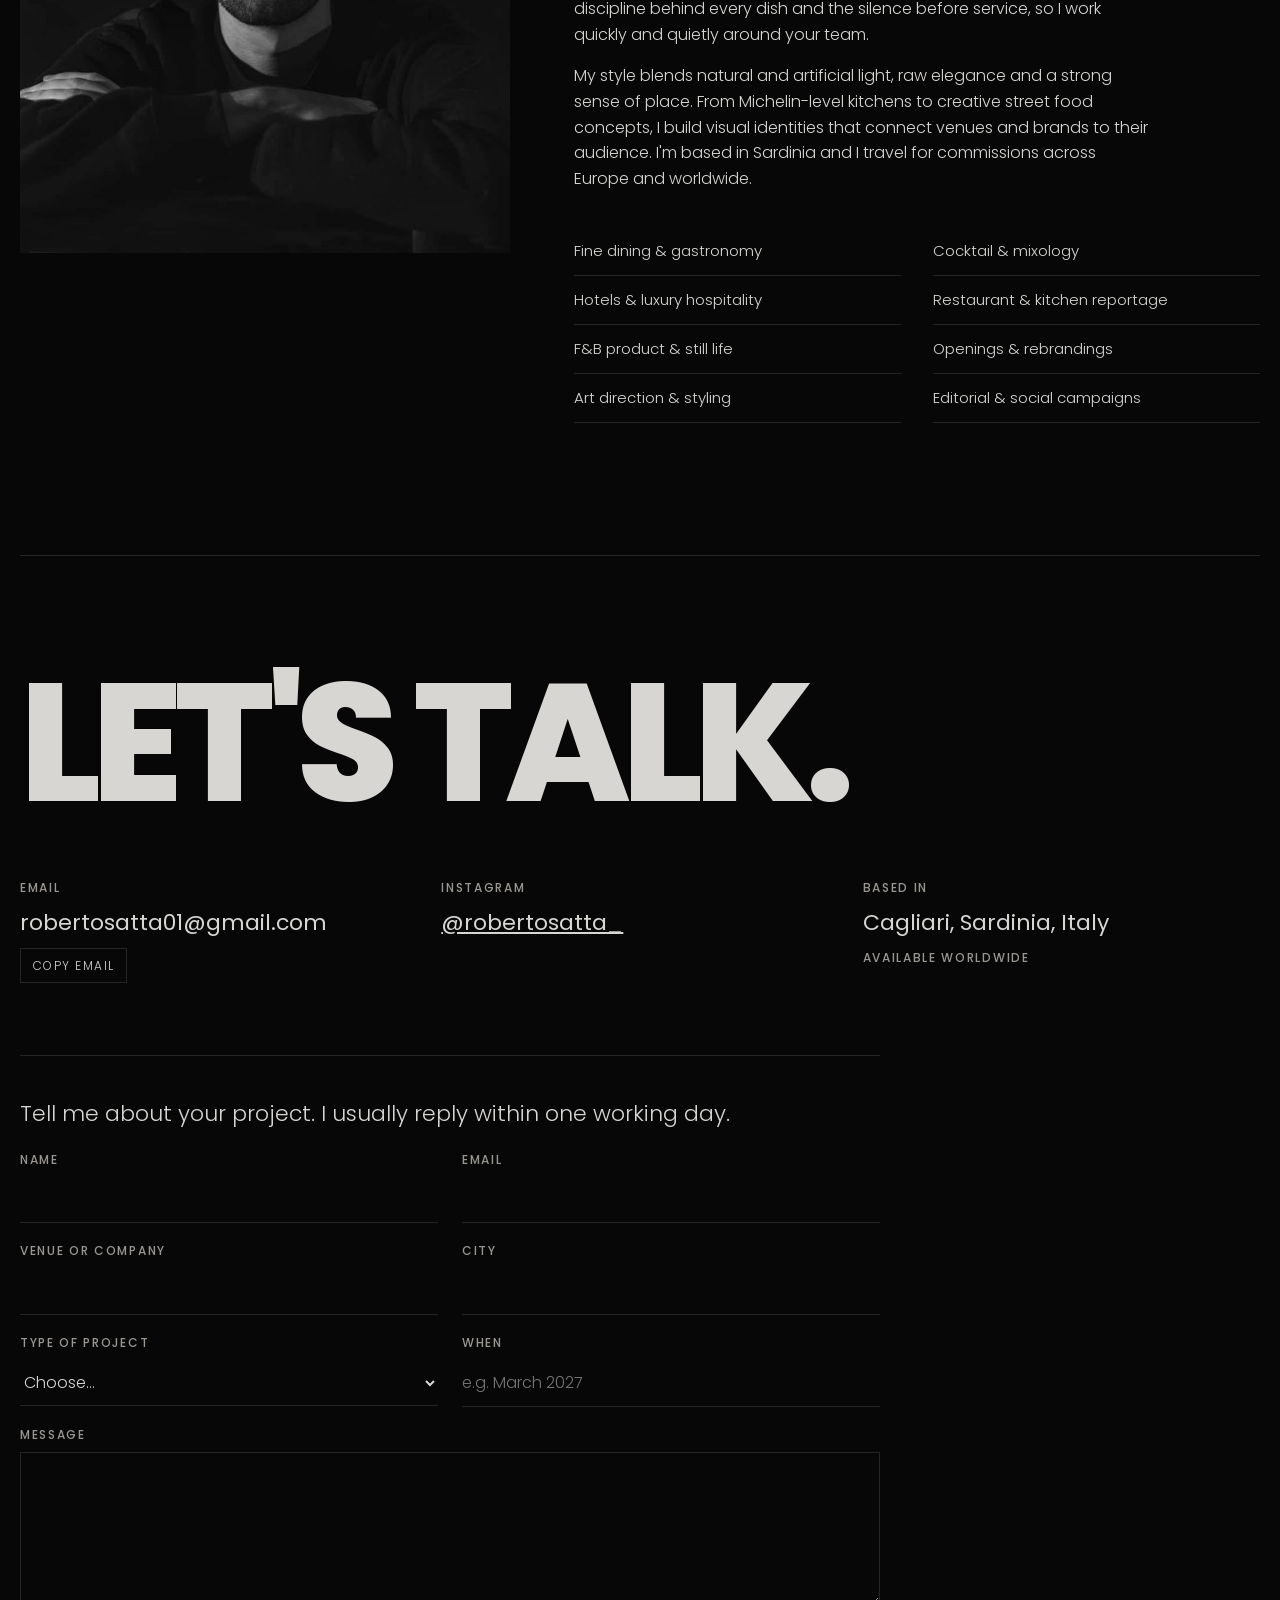
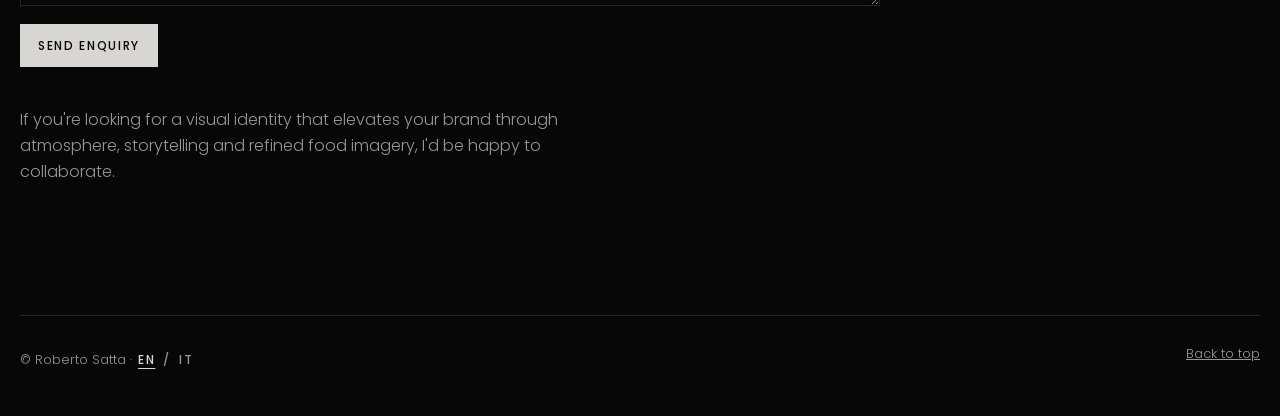
==== commit d496a052: "Sito in italiano e inglese: selettore EN/IT, lingua del browser, scelta ricordata Co-Authored-By: Cl" ====
--- a/index.html
+++ b/index.html
@@ -60,6 +60,16 @@
   @keyframes drift { from { transform: scale(1.03); } to { transform: scale(1.0); } }
   .slide img { transform: scale(1.03); transform-origin: 100% 50%; }
   @media (max-aspect-ratio: 1/1) { .slide img { object-position: 50% 12%; transform-origin: 50% 12%; } }
+
+
+  /* Language switch */
+  .hero-right { display: flex; align-items: center; gap: 18px; flex-wrap: wrap; }
+  .lang { display: inline-flex; align-items: center; gap: 6px; font-size: 12px; font-weight: 500; letter-spacing: .14em; color: rgba(233,231,228,.5); }
+  footer .lang { color: var(--soft); }
+  .lang button { font: inherit; letter-spacing: inherit; background: none; border: 0; padding: 6px 2px; color: inherit; cursor: pointer; }
+  .lang button[aria-pressed="true"] { color: #eeece9; text-decoration: underline; text-underline-offset: 4px; }
+  footer .lang button[aria-pressed="true"] { color: var(--type); }
+  @media (max-width: 560px) { .hero .lang { position: absolute; top: max(14px, env(safe-area-inset-top, 0px)); right: 16px; } .hero-top { padding-right: 70px; } }
 
   /* Barcelona note */
   .notice { display: flex; justify-content: space-between; align-items: center; gap: 14px 24px; flex-wrap: wrap; padding: 18px 0; border-bottom: 1px solid var(--line); }
@@ -262,7 +272,8 @@
   <div class="hero-ui">
     <div class="hero-top">
       <span class="label">Food &amp; Drink Photographer</span>
-      <span class="label">Sardinia, Italy · Available worldwide</span>
+      <span class="hero-right"><span class="label">Sardinia, Italy · Available worldwide</span>
+        <span class="lang" role="group" aria-label="Language"><button type="button" data-lang="en">EN</button><span aria-hidden="true">/</span><button type="button" data-lang="it">IT</button></span></span>
     </div>
     <div class="hero-bottom">
       <div>
@@ -498,7 +509,7 @@
 
 
   <footer>
-    <span>© Roberto Satta</span>
+    <span>© Roberto Satta · <span class="lang" role="group" aria-label="Language"><button type="button" data-lang="en">EN</button><span aria-hidden="true">/</span><button type="button" data-lang="it">IT</button></span></span>
     <a href="#top">Back to top</a>
   </footer>
 </main>
@@ -514,6 +525,13 @@
 </div>
 
 <script>
+  // Language: Italian for Italian browsers, English otherwise; the choice is remembered
+  const IT = {"Food & Drink Photographer": "Fotografo Food & Drink", "Sardinia, Italy · Available worldwide": "Sardegna, Italia · Disponibile in tutto il mondo", "Cinematic photography for fine dining, cocktail bars and luxury hospitality. Every image is built around the identity of the place.": "Fotografia cinematografica per ristoranti fine dining, cocktail bar e hotel di lusso. Ogni immagine nasce dall'identità del luogo.", "Scroll ↓": "Scorri ↓", "In Barcelona · 12–18 January 2027.": "A Barcellona · 12–18 gennaio 2027.", "A few days available for shoots.": "Qualche giorno disponibile per shooting.", "Enquire": "Scrivimi", "Selected clients": "Alcuni clienti", "Artificial light": "Luce artificiale", "Where darkness": "Dove il buio", "tells the story": "racconta la storia", "Controlled light, chiaroscuro and cinematic mood. Every shadow is a choice.": "Luce controllata, chiaroscuro e atmosfera cinematografica. Ogni ombra è una scelta.", "Copenhagen · 3 Michelin stars.": "Copenaghen · 3 stelle Michelin.", "Fine-dining beverage photography inside Geranium's environment: signature juices and contemporary chiaroscuro. Concept and juices by Giulia Caffiero.": "Fotografia beverage fine dining negli spazi di Geranium: i succhi signature e un chiaroscuro contemporaneo. Concept e succhi di Giulia Caffiero.", "Sardinia · 1 Michelin star.": "Sardegna · 1 stella Michelin.", "Editorial photography for Krug, created at Fuoco Sacro.": "Fotografia editoriale per Krug, realizzata a Fuoco Sacro.", "London.": "Londra.", "Cocktail bar photography: the bartenders, the bar and the movement of service.": "Fotografia di cocktail bar: i bartender, il bancone e il movimento del servizio.", "Copenhagen.": "Copenaghen.", "Food photography for Nordic casual fine dining, from the noodle machine to the bowl.": "Fotografia food per il casual fine dining nordico, dalla macchina della pasta alla ciotola.", "The Connaught · London": "The Connaught · Londra", "Fuoco Sacro · Kitchen": "Fuoco Sacro · Cucina", "Spirits": "Distillati", "Kitchen reportage": "Reportage in cucina", "Personal work": "Lavori personali", "Then the": "Poi", "light comes in.": "arriva la luce.", "Same eye. Different atmosphere.": "Stesso sguardo. Un'altra atmosfera.", "Natural light": "Luce naturale", "Where the place": "Dove il luogo", "speaks for itself": "parla da sé", "Daylit tables, open kitchens, raw textures. The story is already there.": "Tavole alla luce del giorno, cucine aperte, texture vere. La storia è già lì.", "Restaurant": "Ristorante", "Selected": "Collaborazioni", "collaborations": "selezionate", "Michelin kitchens, champagne houses, luxury hotels and the bars that shape a city's night.": "Cucine stellate, maison di champagne, hotel di lusso e i bar che fanno la notte di una città.", "Copenhagen · 3 Michelin stars": "Copenaghen · 3 stelle Michelin", "Signature juice photography and contemporary chiaroscuro work.": "Fotografia dei succhi signature e lavoro in chiaroscuro contemporaneo.", "Sardinia · 1 Michelin star": "Sardegna · 1 stella Michelin", "London": "Londra", "Luxury hospitality and bar photography.": "Fotografia per l'hospitality di lusso e per il bar.", "All collaborations": "Tutte le collaborazioni", "Fine dining & Michelin": "Fine dining e Michelin", "· Copenhagen, 3★ Michelin": "· Copenaghen, 3★ Michelin", "· Sardinia, 1★ Michelin": "· Sardegna, 1★ Michelin", "Photography featured in the official Fuoco Sacro publication.": "Foto pubblicate nel libro ufficiale di Fuoco Sacro.", "Hospitality & luxury": "Hospitality e lusso", "· London": "· Londra", "Luxury hospitality.": "Hospitality di lusso.", "· Sardinia, 5★L": "· Sardegna, 5★L", "Luxury hospitality and landscape storytelling.": "Hospitality di lusso e racconto del paesaggio.", "· Sardinia, 4★": "· Sardegna, 4★", "Resort and F&B photography.": "Fotografia del resort e del food & beverage.", "International projects": "Progetti internazionali", "Creative food project developed with the head chef.": "Progetto food creativo sviluppato con l'head chef.", "· Copenhagen": "· Copenaghen", "Natural-light food photography for Nordic casual fine dining.": "Fotografia food in luce naturale per il casual fine dining nordico.", "Cocktail identity and nightlife visual storytelling.": "Identità dei cocktail e racconto visivo della notte.", "Food photography and brand storytelling.": "Fotografia food e storytelling del brand.", "Editorial contribution.": "Contributo editoriale.", "Photography featured in multiple articles.": "Foto pubblicate in diversi articoli.", "Food Festival: event and culinary coverage.": "Food Festival: copertura dell'evento e della cucina.", "Bars & mixology": "Bar e mixology", "Cocktail identity and visual direction.": "Identità dei cocktail e direzione visiva.", "Creative mixology photography.": "Fotografia creativa di mixology.", "Drink identity and bar visuals.": "Identità dei drink e immagini del bar.", "Food & casual dining": "Food e casual dining", "Japanese-inspired food photography and visual identity.": "Fotografia food di ispirazione giapponese e identità visiva.", "Restaurant photography focused on color, texture and plating.": "Fotografia di ristorante: colore, texture e impiattamento.", "Artisanal pizza photography and brand imagery.": "Fotografia di pizza artigianale e immagini per il brand.", "Special projects": "Progetti speciali", "· Founder & Creative Director": "· Fondatore e direttore creativo", "Visual identity and annual event direction.": "Identità visiva e direzione dell'evento annuale.", "· Fine-art exhibition, 2025/2026": "· Mostra fine-art, 2025/2026", "Personal artistic food photography series.": "Serie personale di fotografia food d'autore.", "Shortlisted in 2025 and 2026.": "In shortlist nel 2025 e nel 2026.", "I'm": "Sono", "Before becoming a full-time photographer, I spent years working inside restaurants, bars and hotels. I understand the rhythm of a kitchen, the discipline behind every dish and the silence before service, so I work quickly and quietly around your team.": "Prima di diventare fotografo a tempo pieno ho lavorato per anni dentro ristoranti, bar e hotel. Conosco il ritmo di una cucina, la disciplina dietro ogni piatto e il silenzio prima del servizio: per questo lavoro in modo rapido e discreto accanto al vostro team.", "My style blends natural and artificial light, raw elegance and a strong sense of place. From Michelin-level kitchens to creative street food concepts, I build visual identities that connect venues and brands to their audience. I'm based in Sardinia and I travel for commissions across Europe and worldwide.": "Il mio stile unisce luce naturale e artificiale, un'eleganza essenziale e un forte senso del luogo. Dalle cucine stellate ai format street food più creativi, costruisco identità visive che avvicinano locali e brand al loro pubblico. Vivo in Sardegna e viaggio per lavoro in Europa e nel mondo.", "Fine dining & gastronomy": "Fine dining e alta cucina", "Cocktail & mixology": "Cocktail e mixology", "Hotels & luxury hospitality": "Hotel e hospitality di lusso", "Restaurant & kitchen reportage": "Reportage in sala e in cucina", "F&B product & still life": "Prodotto F&B e still life", "Openings & rebrandings": "Aperture e rebranding", "Art direction & styling": "Art direction e styling", "Editorial & social campaigns": "Editoriali e campagne social", "Let's talk.": "Parliamone.", "Copy email": "Copia email", "Copied": "Copiata", "Based in": "Base", "Cagliari, Sardinia, Italy": "Cagliari, Sardegna, Italia", "Available worldwide": "Disponibile in tutto il mondo", "Tell me about your project. I usually reply within one working day.": "Raccontatemi il vostro progetto. Di solito rispondo entro un giorno lavorativo.", "Name": "Nome", "Venue or company": "Locale o azienda", "City": "Città", "Type of project": "Tipo di progetto", "Choose…": "Scegli…", "Drinks or food brand": "Brand food o drink", "PR or creative agency": "Agenzia PR o creativa", "Editorial": "Editoriale", "Other": "Altro", "When": "Quando", "Message": "Messaggio", "Send enquiry": "Invia richiesta", "If you're looking for a visual identity that elevates your brand through atmosphere, storytelling and refined food imagery, I'd be happy to collaborate.": "Se cercate un'identità visiva che dia valore al vostro brand con atmosfera, racconto e immagini food curate, sarò felice di collaborare.", "Back to top": "Torna su", "Let's work together": "Lavoriamo insieme", "Geranium · Copenhagen": "Geranium · Copenaghen", "Krug × Fuoco Sacro · Sardinia": "Krug × Fuoco Sacro · Sardegna", "Slurp · Copenhagen": "Slurp · Copenaghen", "Please add your name, a valid email and a short message.": "Inserite il nome, un'email valida e un breve messaggio.", "Sending…": "Invio in corso…", "Thank you. Your message has arrived, I’ll get back to you soon.": "Grazie, il messaggio è arrivato. Vi rispondo presto.", "Something went wrong. Please write to me at": "Qualcosa non ha funzionato. Scrivetemi a", "e.g. March 2027": "es. marzo 2027", "Choose photograph": "Scegli la foto", "Photograph": "Foto", "Close": "Chiudi", "Previous": "Precedente", "Next": "Successiva", "Roberto Satta — food & drink photographer based in Sardinia, Italy, available worldwide.": "Roberto Satta — fotografo food & drink con base in Sardegna, disponibile in tutto il mondo."};
+  let LANG = 'en';
+  try { LANG = localStorage.getItem('lang') || ''; } catch (e) { LANG = ''; }
+  if (LANG !== 'en' && LANG !== 'it') LANG = (navigator.language || '').toLowerCase().startsWith('it') ? 'it' : 'en';
+  const t = (str) => (LANG === 'it' && IT[str]) || str;
+
   // Work gallery: to add a photo, put the file in foto/ and add one line here (file, caption, description, 'dark' or 'light').
   const WORK = [
     ['salsa.jpg', 'Fine dining', 'Sauce being poured into a white bowl at the table', 'dark'],
@@ -591,7 +609,7 @@
     cur = (n + slides.length) % slides.length;
     const img = slides[cur].querySelector('img'); img.loading = 'eager';
     slides[cur].classList.add('on'); dots.children[cur].classList.add('on');
-    cap.textContent = slides[cur].dataset.cap;
+    cap.textContent = t(slides[cur].dataset.cap);
   }
   function restart() { clearInterval(timer); if (!still) timer = setInterval(() => show(cur + 1), 6000); }
   restart();
@@ -682,21 +700,21 @@
     if (fd.get('_honey')) return;
     let ok = true;
     form.querySelectorAll('[required]').forEach((el) => { const bad = !el.value.trim() || (el.type === 'email' && !/^[^@\s]+@[^@\s]+\.[^@\s]+$/.test(el.value.trim())); el.classList.toggle('bad', bad); if (bad) ok = false; });
-    if (!ok) { fStatus.textContent = 'Please add your name, a valid email and a short message.'; return; }
+    if (!ok) { fStatus.textContent = t('Please add your name, a valid email and a short message.'); return; }
     const data = Object.fromEntries(fd.entries());
     delete data._honey;
     data._subject = 'Richiesta dal sito robertosatta.com – ' + (data.name || '') + (data.company ? ' (' + data.company + ')' : '');
     data._template = 'table';
     data._captcha = 'false';
     data._replyto = data.email;
-    const btn = form.querySelector('button'); btn.disabled = true; fStatus.textContent = 'Sending…';
+    const btn = form.querySelector('button'); btn.disabled = true; fStatus.textContent = t('Sending…');
     try {
       const r = await fetch('https://formsubmit.co/ajax/b62f95879cfa3c4775eb34eacf173bf4', { method: 'POST', headers: { 'Content-Type': 'application/json', Accept: 'application/json' }, body: JSON.stringify(data) });
       const j = await r.json().catch(() => ({}));
       if (!r.ok || String(j.success) === 'false') throw new Error(j.message || r.status);
-      form.reset(); fStatus.textContent = 'Thank you. Your message has arrived, I\u2019ll get back to you soon.';
+      form.reset(); fStatus.textContent = t('Thank you. Your message has arrived, I\u2019ll get back to you soon.');
     } catch (err) {
-      fStatus.innerHTML = 'Something went wrong. Please write to me at <a href="mailto:robertosatta01@gmail.com">robertosatta01@gmail.com</a>.';
+      fStatus.innerHTML = t('Something went wrong. Please write to me at') + ' <a href="mailto:robertosatta01@gmail.com">robertosatta01@gmail.com</a>.';
     } finally { btn.disabled = false; }
   });
 
@@ -704,11 +722,44 @@
     btn.addEventListener('click', () => {
       const el = document.getElementById(btn.getAttribute('data-copy'));
       const testo = el ? el.textContent.trim() : '';
-      const fatto = () => { btn.textContent = 'Copied'; setTimeout(() => { btn.textContent = 'Copy email'; }, 1800); };
+      const fatto = () => { btn.textContent = t('Copied'); setTimeout(() => { btn.textContent = t('Copy email'); }, 1800); };
       const seleziona = () => { const r = document.createRange(); r.selectNodeContents(el); const s = getSelection(); s.removeAllRanges(); s.addRange(r); };
       if (navigator.clipboard && navigator.clipboard.writeText) navigator.clipboard.writeText(testo).then(fatto, seleziona); else seleziona();
     });
   });
+
+  // Translate every text on the page (originals are kept to switch back)
+  const ORIG = new WeakMap();
+  function applyLang() {
+    document.documentElement.lang = LANG;
+    const w = document.createTreeWalker(document.body, NodeFilter.SHOW_TEXT);
+    let n;
+    while ((n = w.nextNode())) {
+      if (n.parentElement.closest('script, style')) continue;
+      if (!ORIG.has(n)) ORIG.set(n, n.nodeValue);
+      const o = ORIG.get(n), key = o.replace(/\s+/g, ' ').trim();
+      if (!key) continue;
+      const tr = LANG === 'it' ? IT[key] : null;
+      n.nodeValue = tr ? o.replace(o.trim(), tr) : o;
+    }
+    document.querySelectorAll('[placeholder], [aria-label]').forEach((e) => {
+      ['placeholder', 'aria-label'].forEach((at) => {
+        if (!e.hasAttribute(at)) return;
+        const k = 'data-en-' + at;
+        if (!e.hasAttribute(k)) e.setAttribute(k, e.getAttribute(at));
+        const o = e.getAttribute(k), m = o.match(/^(.*?)( \d+)?$/);
+        e.setAttribute(at, LANG === 'it' && IT[m[1]] ? IT[m[1]] + (m[2] || '') : o);
+      });
+    });
+    const d = document.querySelector('meta[name="description"]');
+    if (d) { if (!d.dataset.en) d.dataset.en = d.content; d.content = t(d.dataset.en); }
+    document.querySelectorAll('.lang button').forEach((b) => b.setAttribute('aria-pressed', String(b.dataset.lang === LANG)));
+  }
+  document.querySelectorAll('.lang button').forEach((b) => b.addEventListener('click', () => {
+    LANG = b.dataset.lang; try { localStorage.setItem('lang', LANG); } catch (e) {}
+    applyLang();
+  }));
+  applyLang();
 </script>
 </body>
 </html>
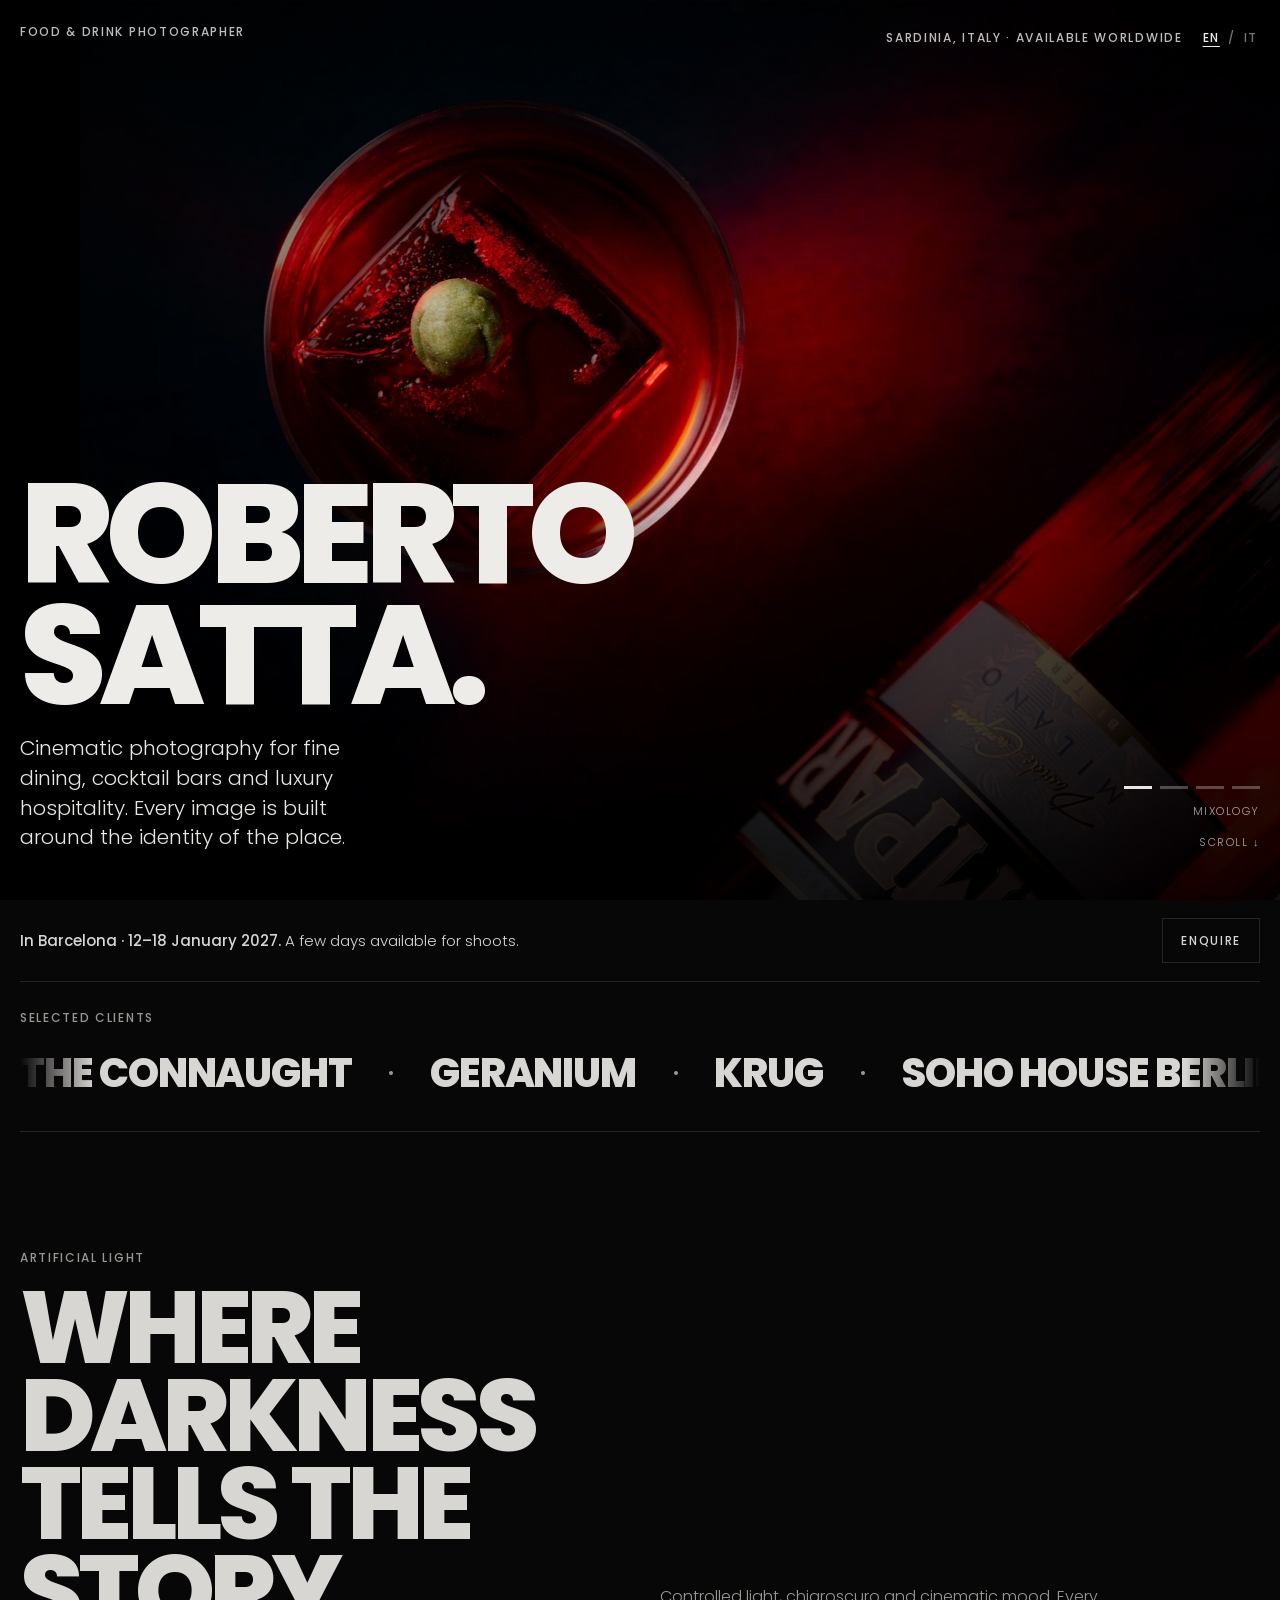
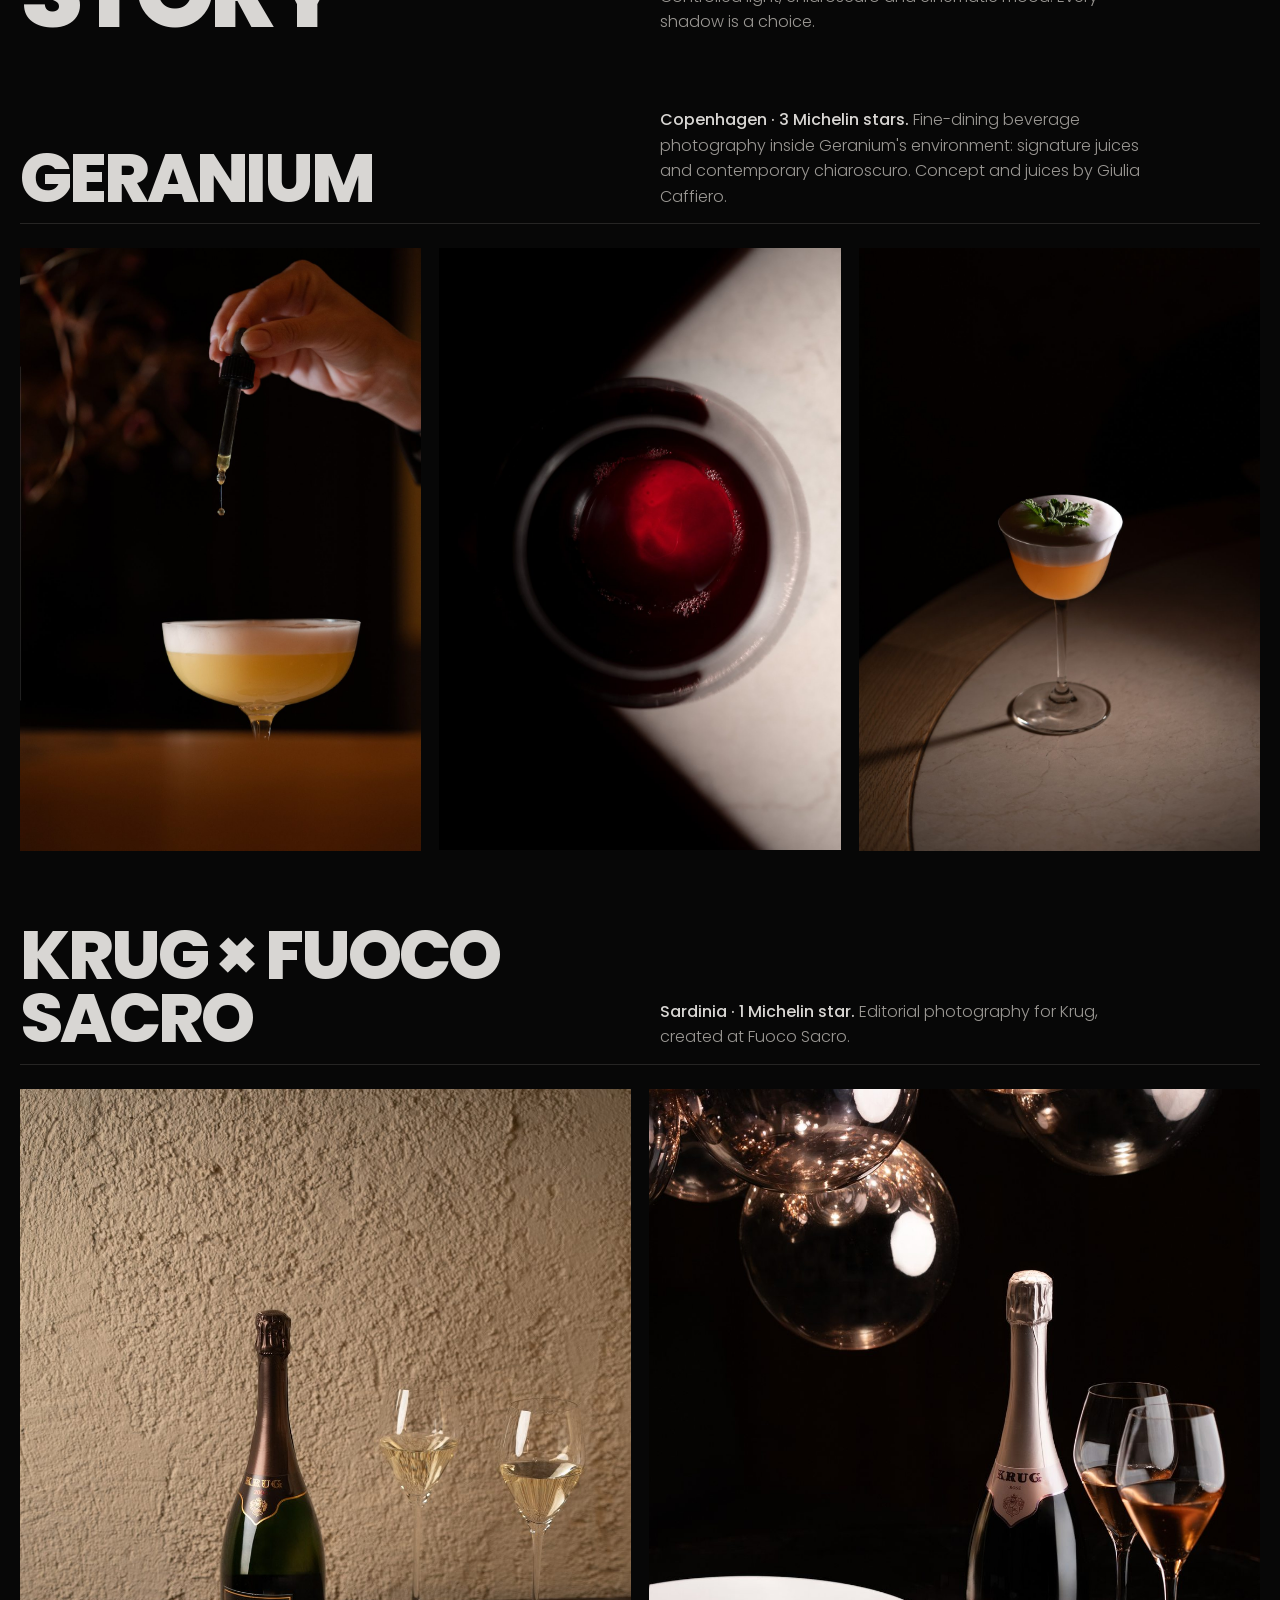
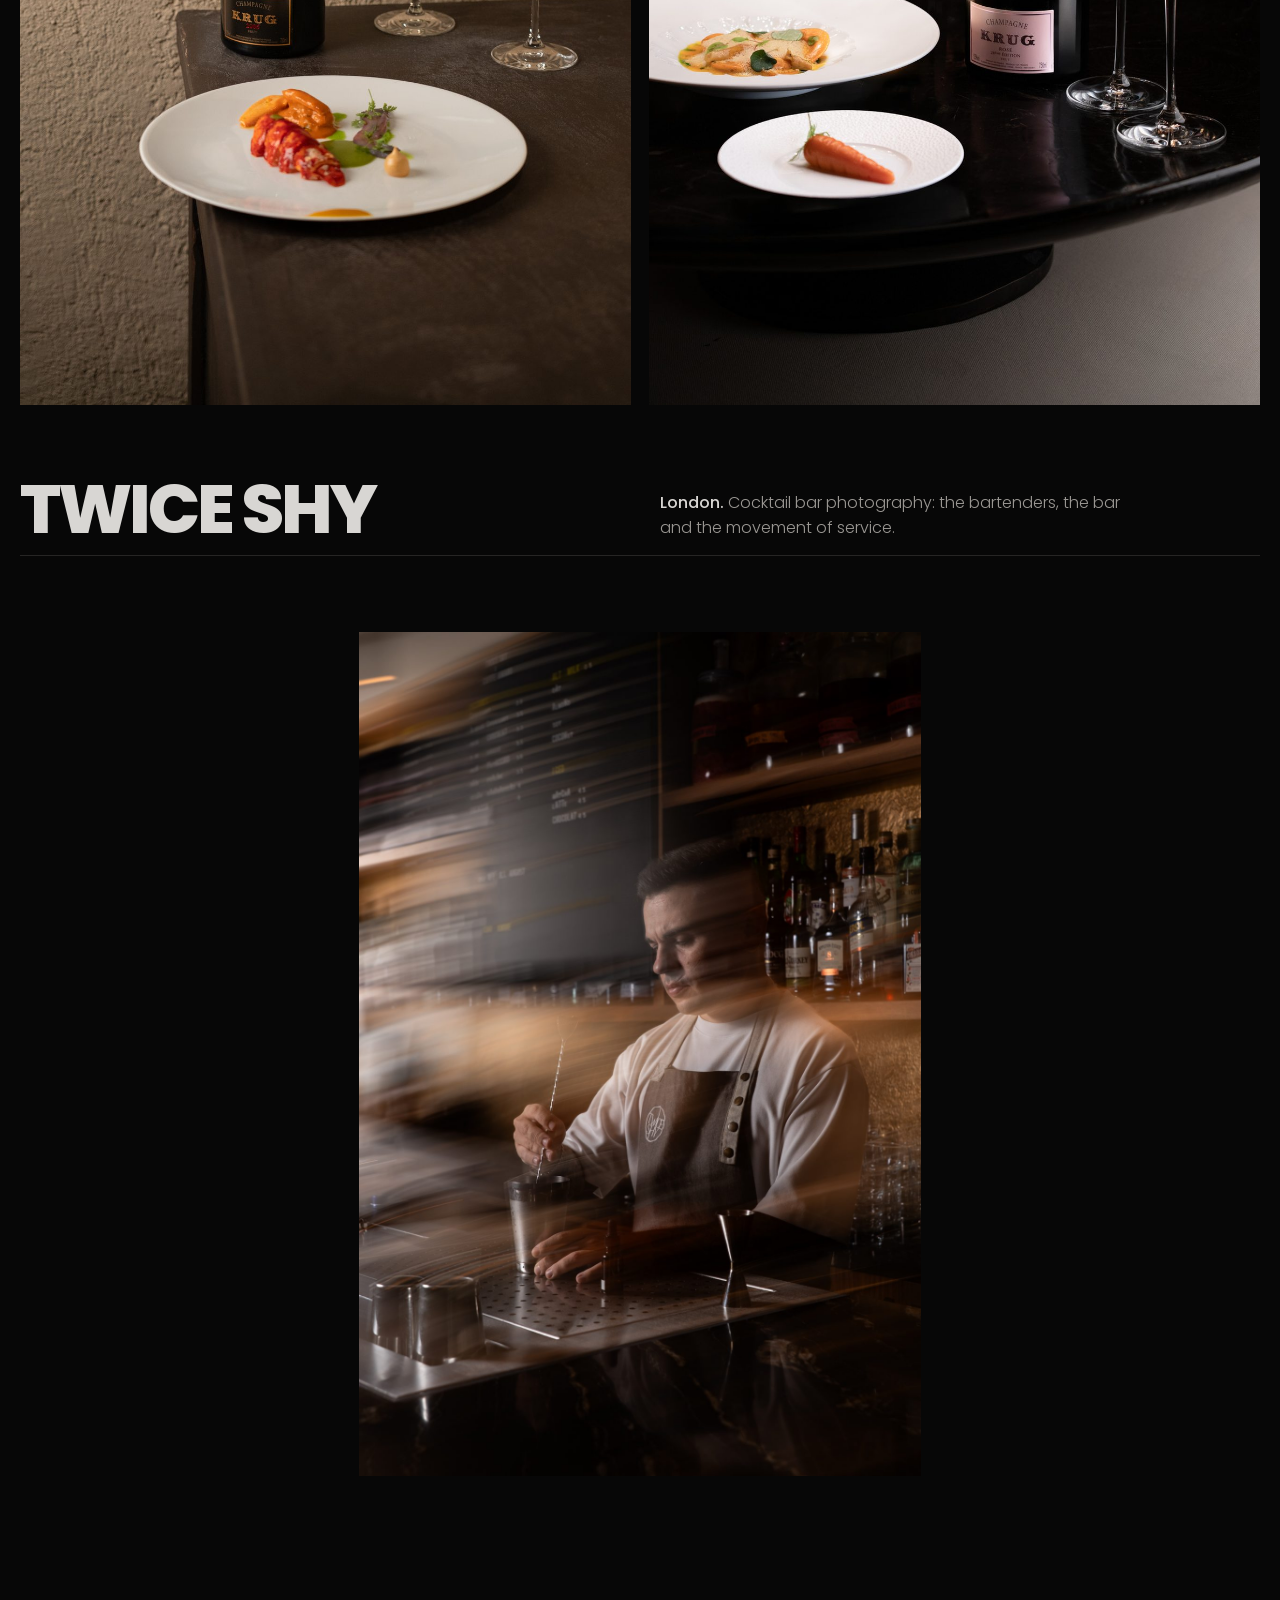
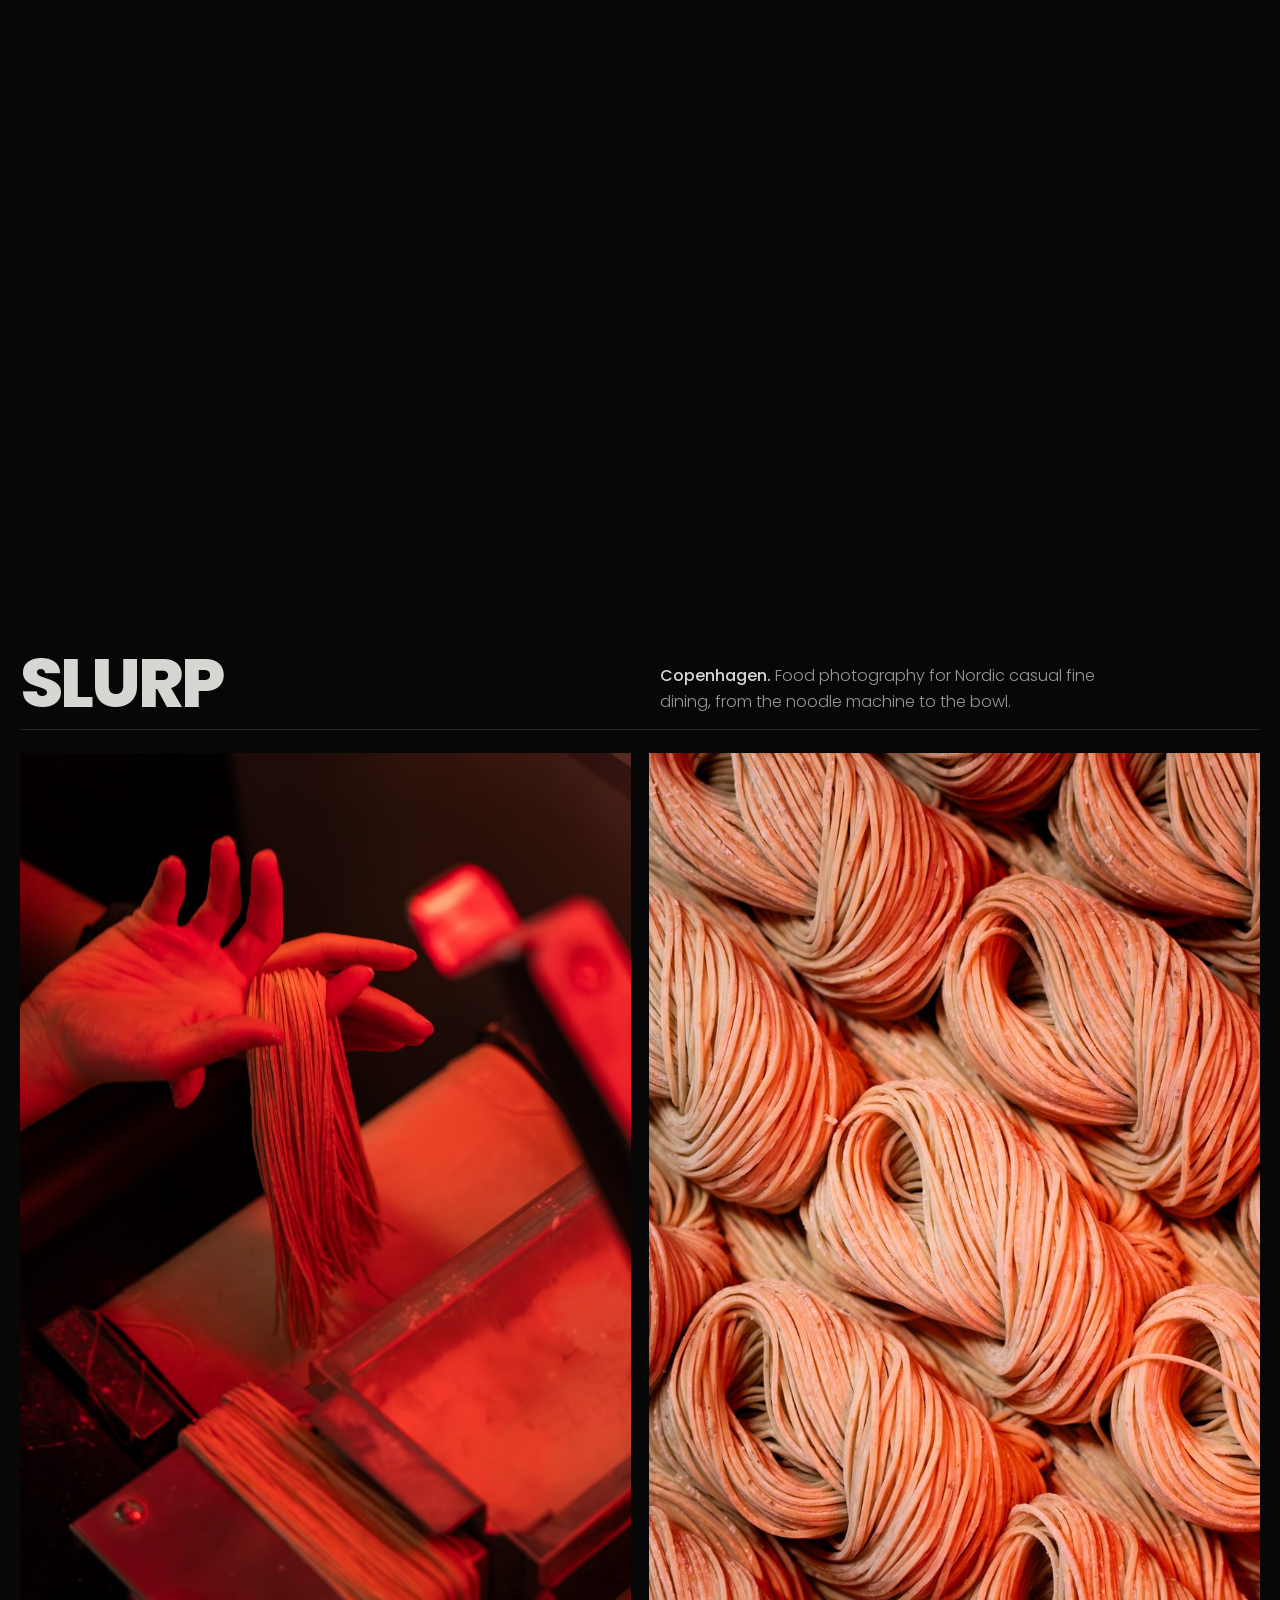
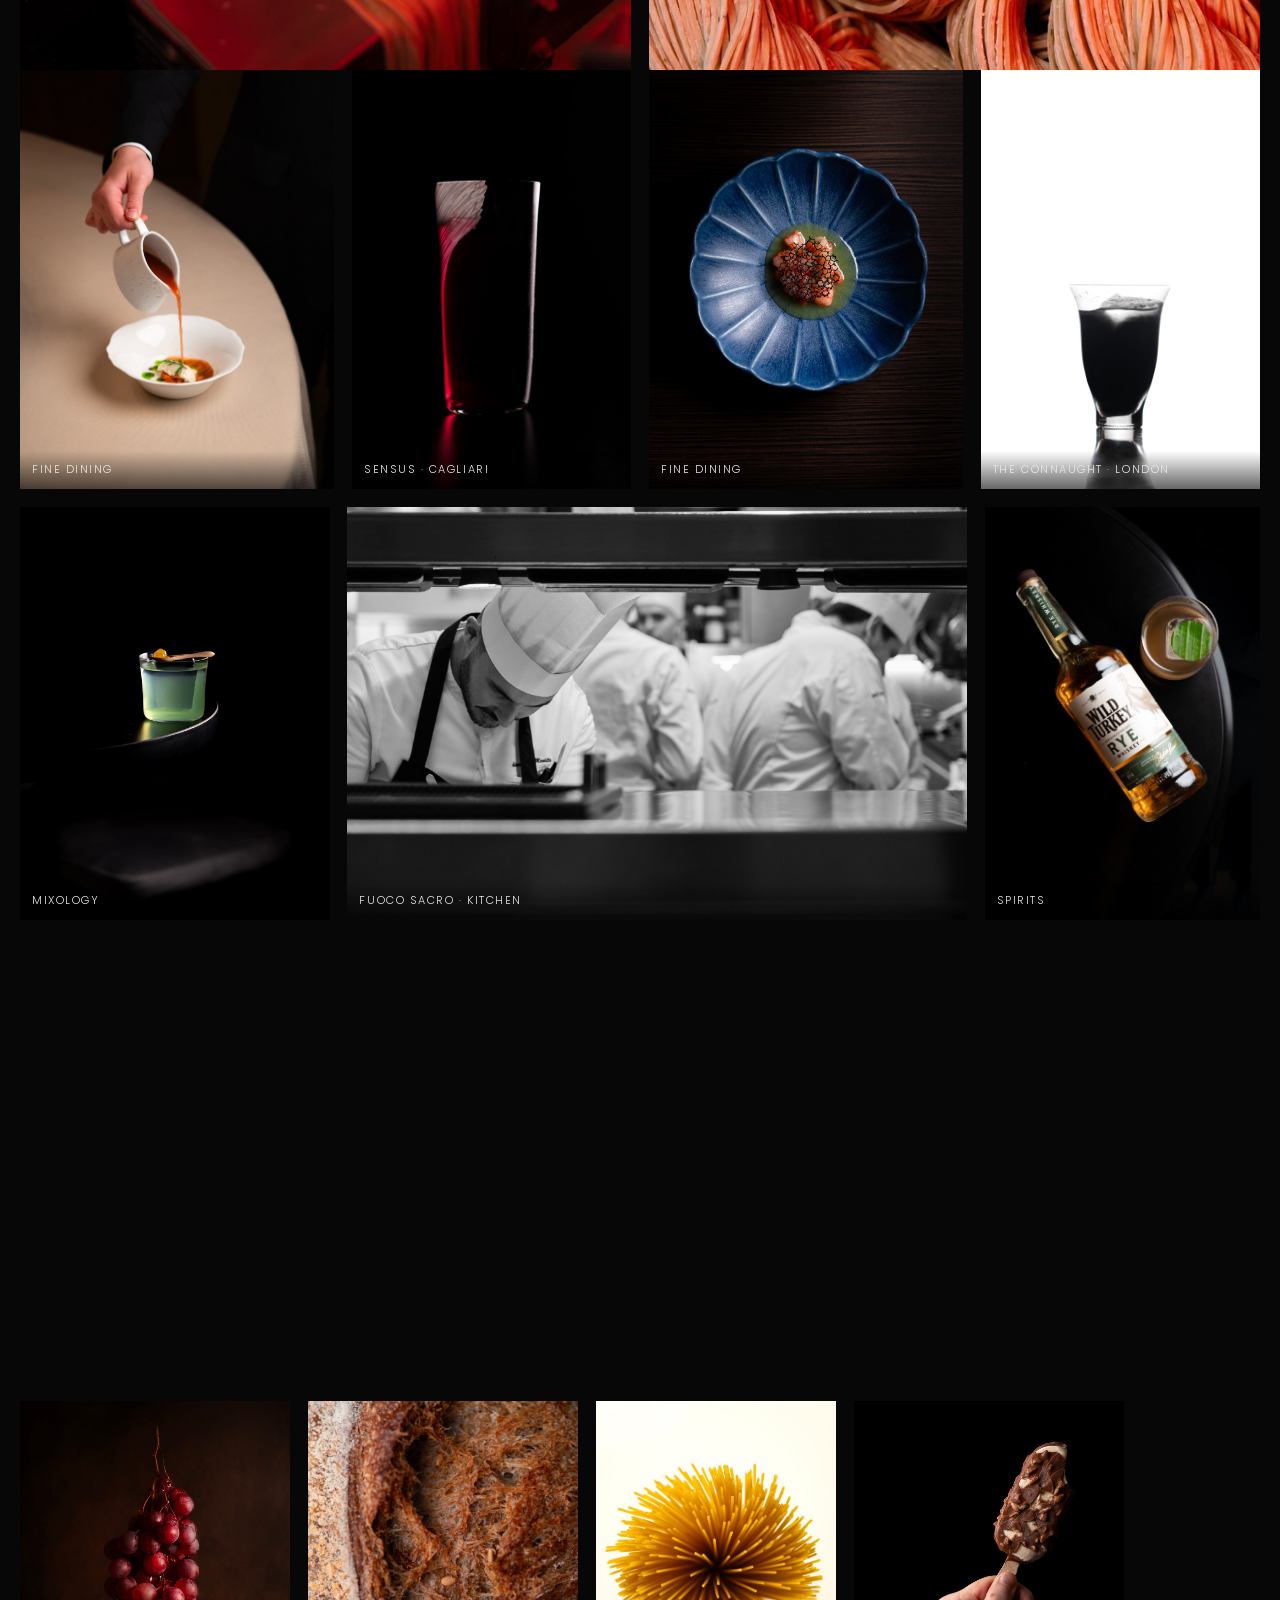
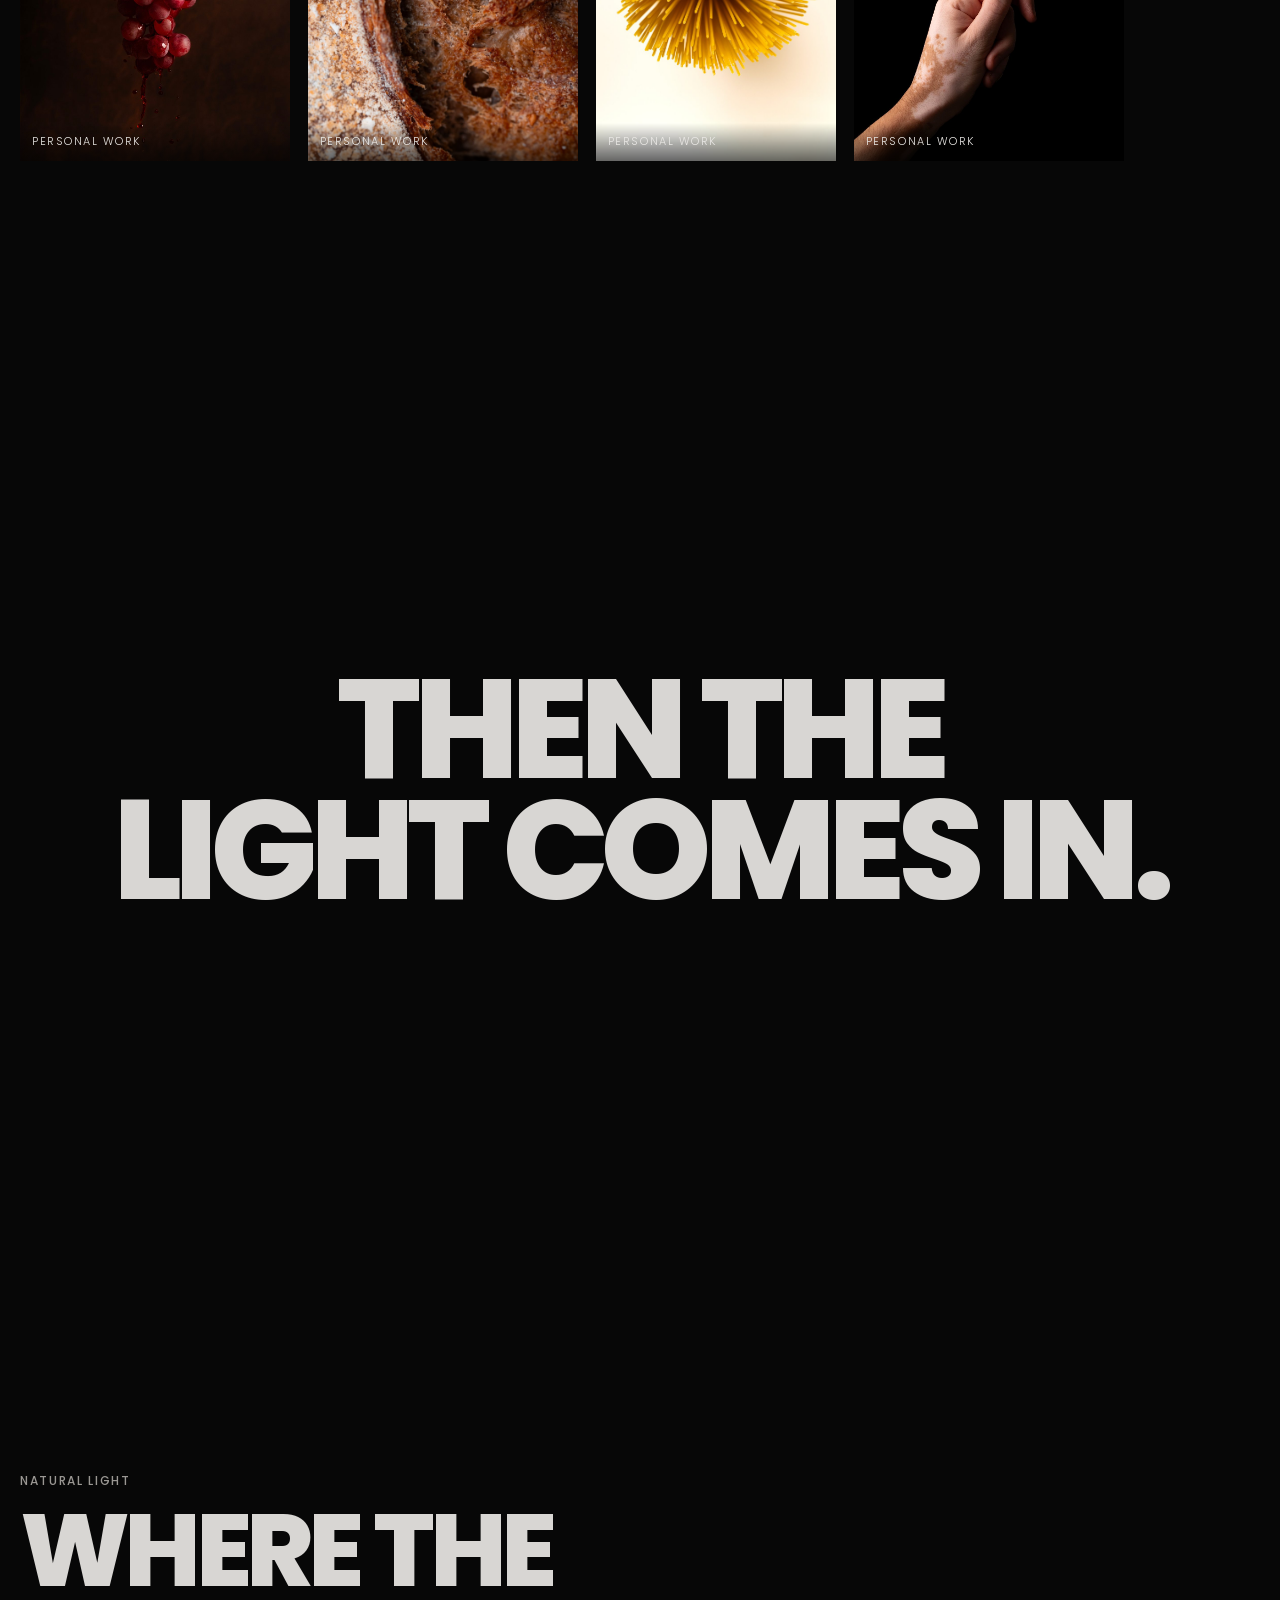
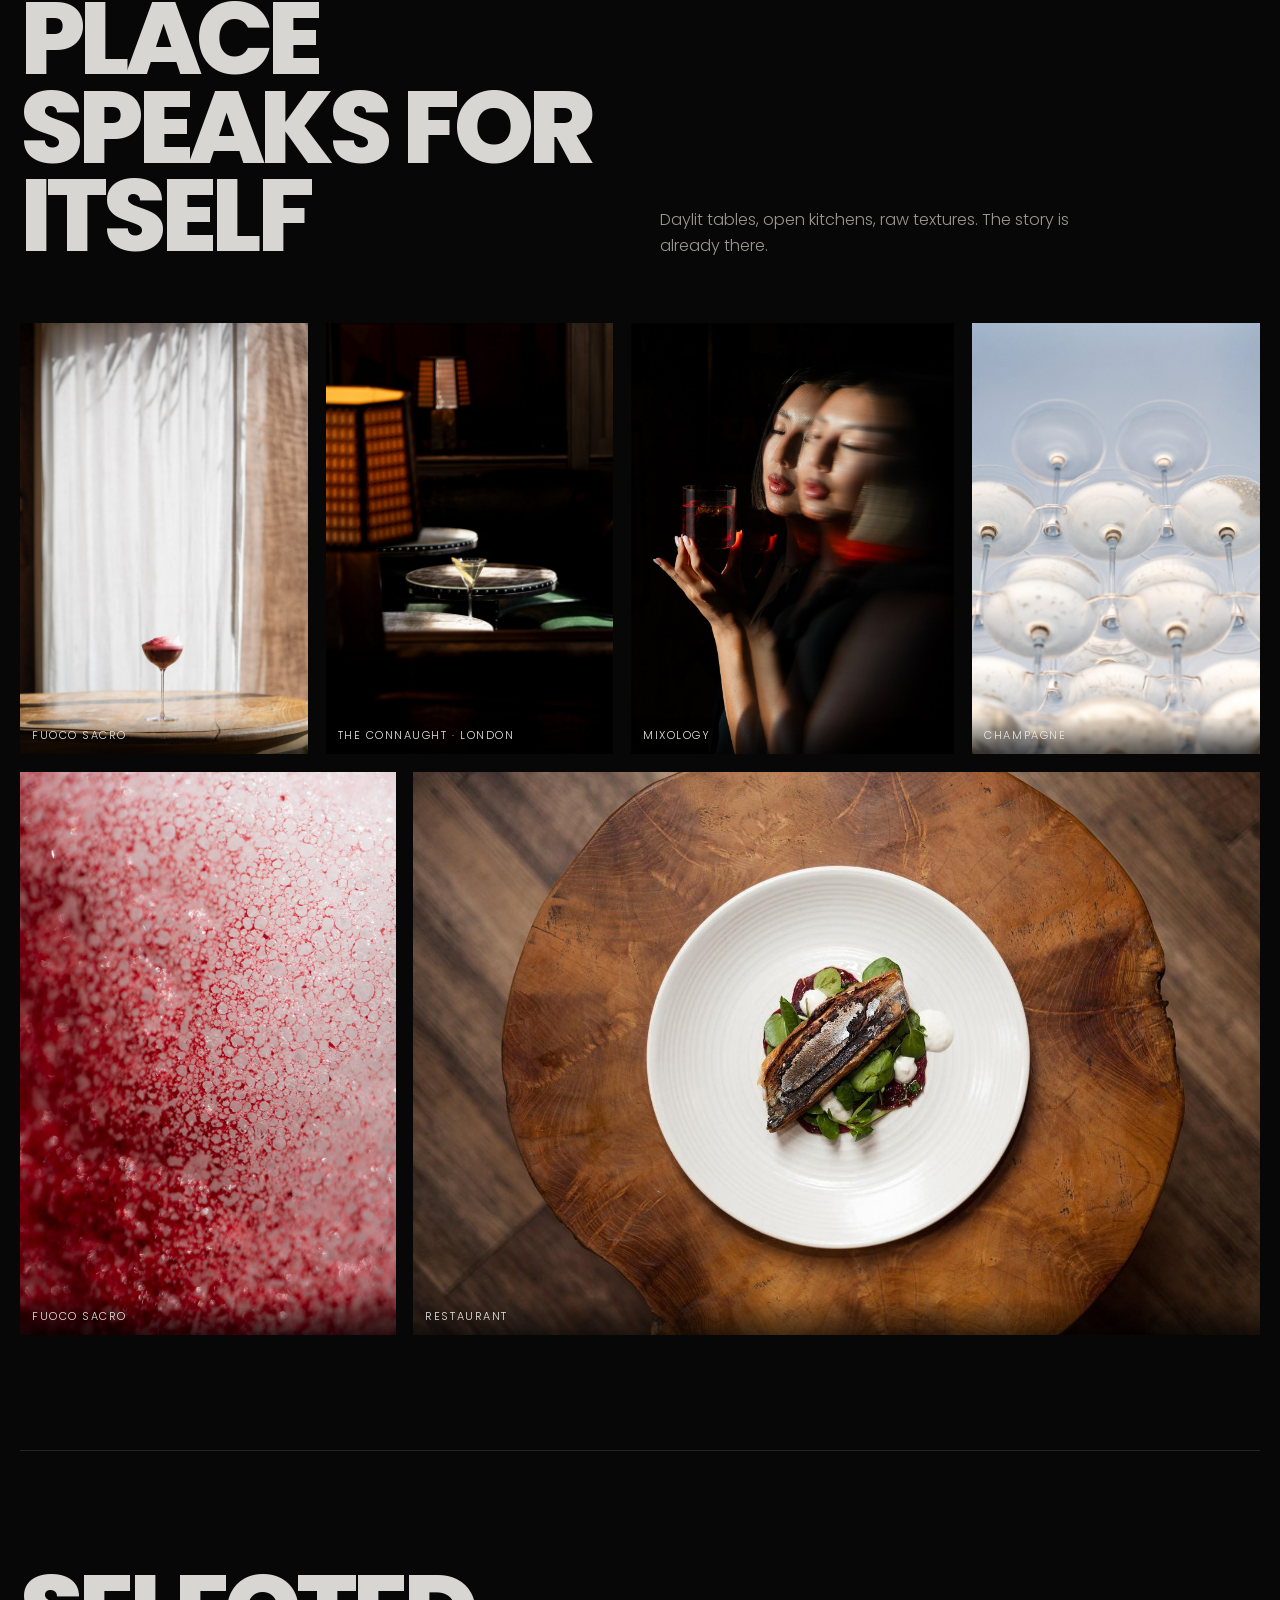
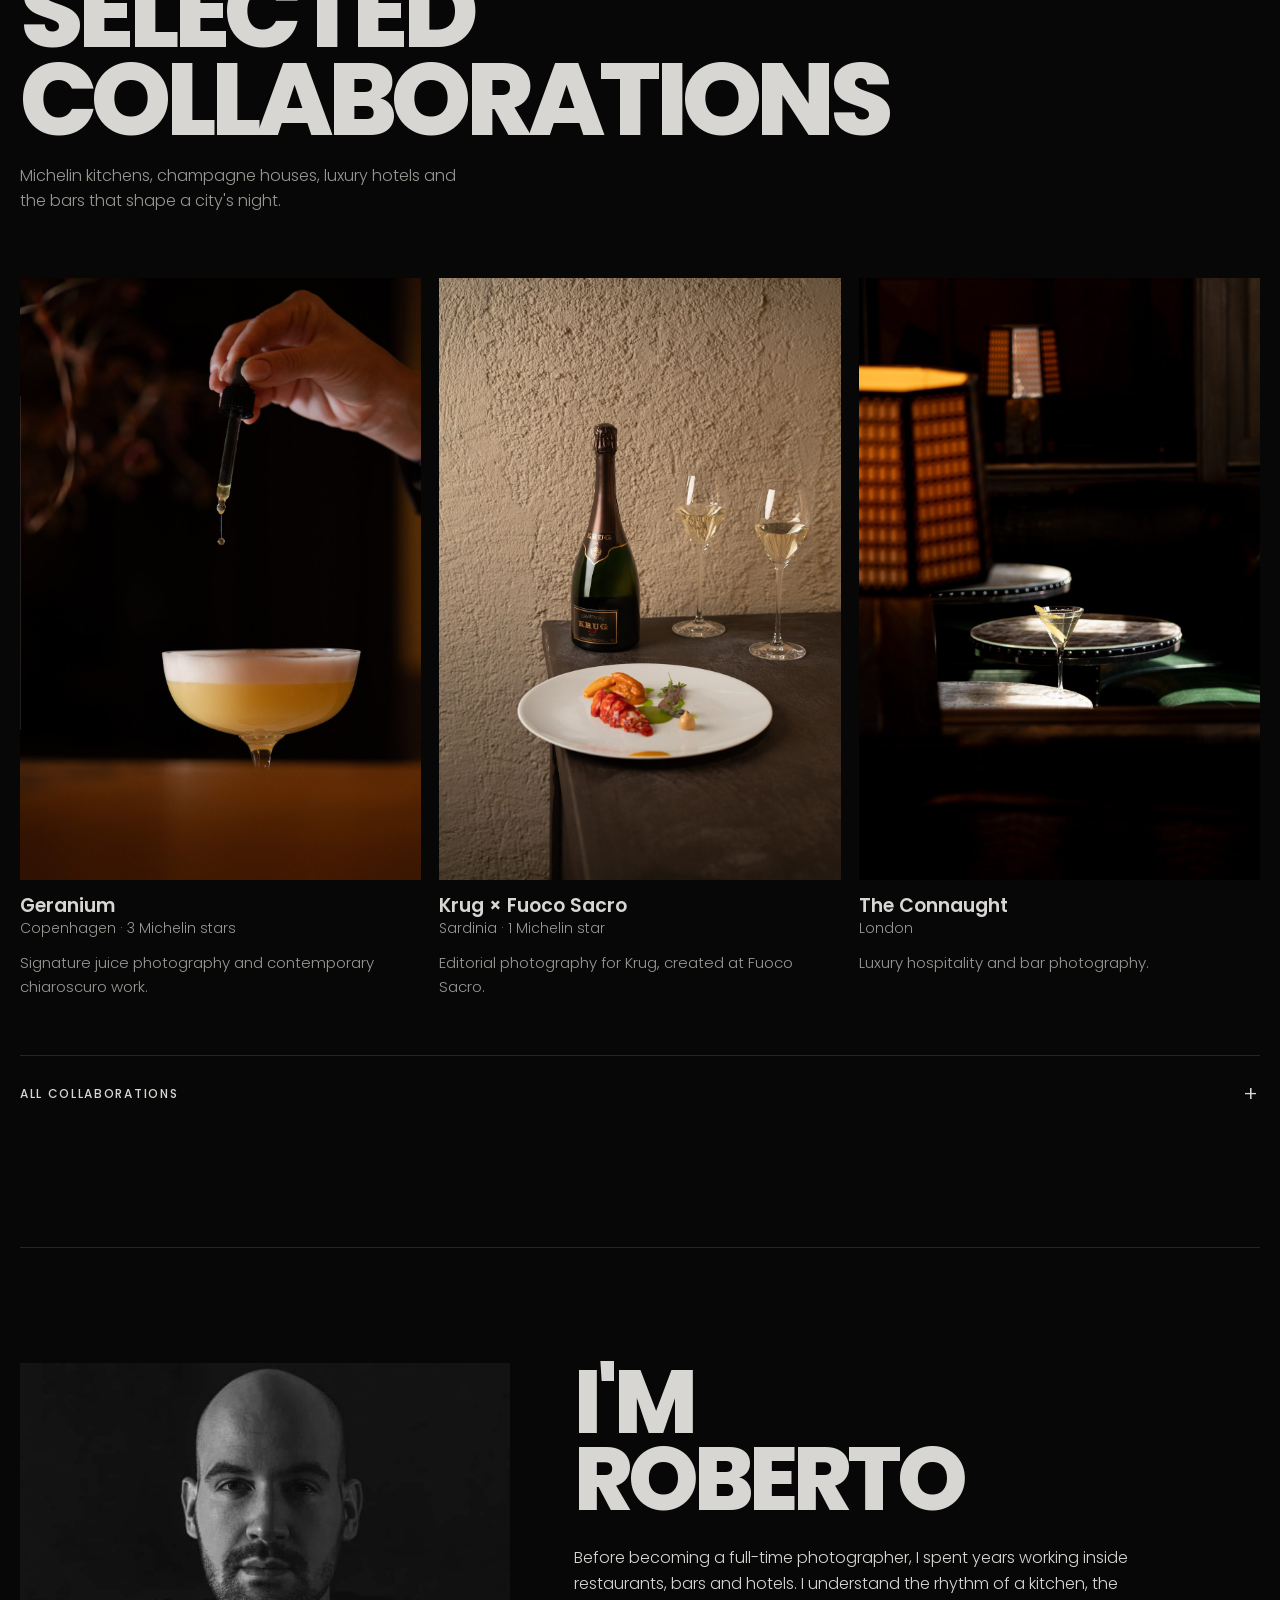
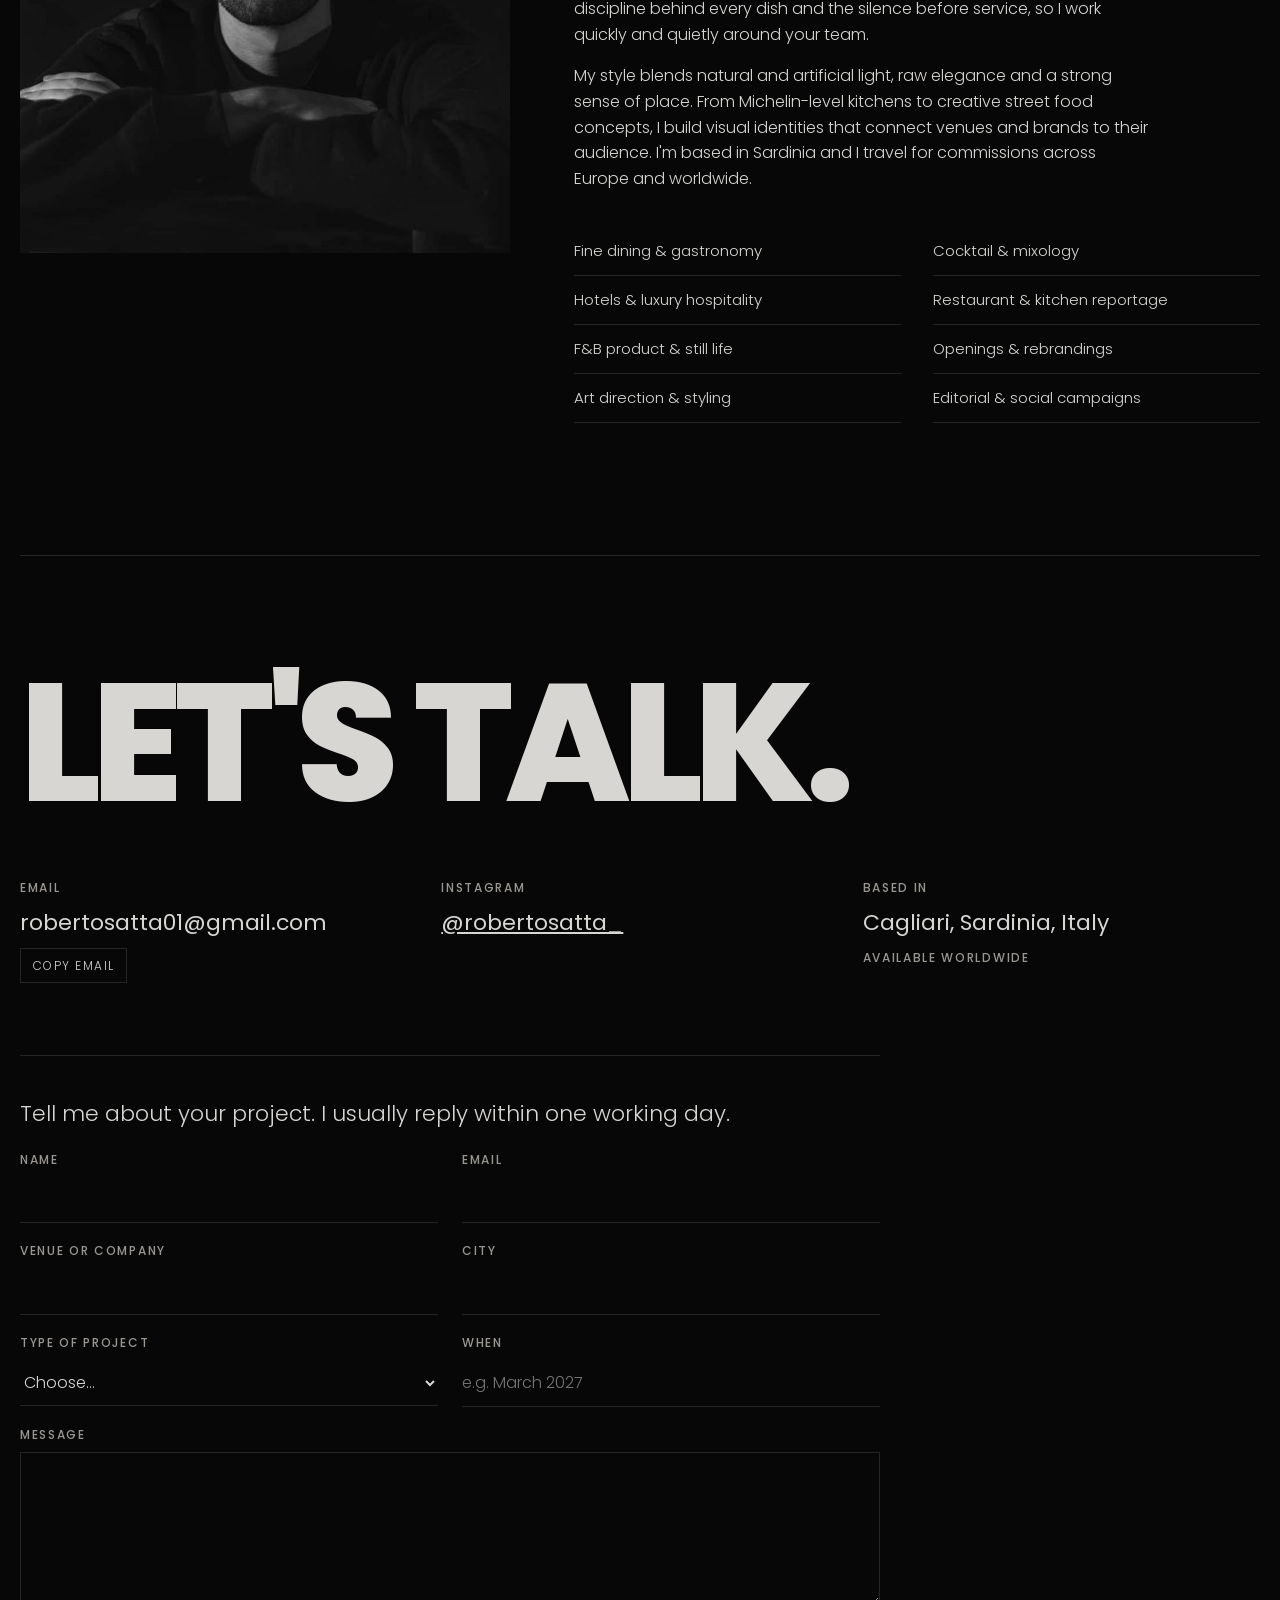
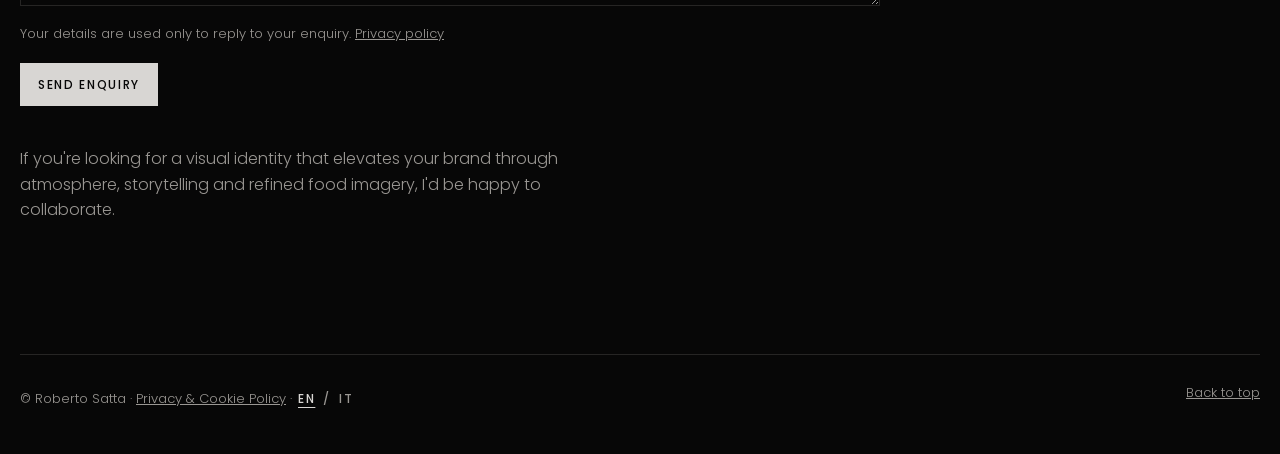
==== commit 01ffa5f8: "Privacy & Cookie Policy (IT/EN), caratteri ospitati sul sito al posto di Google Fonts, link nel foot" ====
--- a/index.html
+++ b/index.html
@@ -5,9 +5,8 @@
 <meta name="viewport" content="width=device-width, initial-scale=1, viewport-fit=cover">
 <title>Roberto Satta</title>
 <meta name="description" content="Roberto Satta — food & drink photographer based in Sardinia, Italy, available worldwide.">
-<link rel="preconnect" href="https://fonts.googleapis.com">
-<link rel="preconnect" href="https://fonts.gstatic.com" crossorigin>
-<link rel="stylesheet" href="https://fonts.googleapis.com/css2?family=Poppins:wght@300;400;500;600;800&display=swap">
+<link rel="preload" href="fonts/poppins-latin-800-normal.woff2" as="font" type="font/woff2" crossorigin>
+<link rel="stylesheet" href="fonts/poppins.css">
 <link rel="icon" href="data:,">
 <style>
   :root {
@@ -206,6 +205,7 @@
   .hp { position: absolute; left: -9999px; width: 1px; height: 1px; opacity: 0; }
   .f-foot { display: flex; align-items: center; gap: 18px; flex-wrap: wrap; }
   .f-status { font-size: 14px; color: var(--soft); }
+  .f-privacy { margin: 0; font-size: 13px; color: var(--soft); }
   @media (max-width: 560px) { .f-grid { grid-template-columns: 1fr; } }
   .contact-note { margin-top: 40px; color: var(--soft); max-width: 60ch; }
   footer { padding-block: 28px 40px; border-top: 1px solid var(--line); color: var(--soft); font-size: 13px; display: flex; justify-content: space-between; gap: 12px; flex-wrap: wrap; }
@@ -499,6 +499,7 @@
       </div>
       <label>Message<textarea name="message" rows="5" required></textarea></label>
       <input class="hp" name="_honey" tabindex="-1" autocomplete="off" aria-hidden="true">
+      <p class="f-privacy">Your details are used only to reply to your enquiry. <a href="privacy.html">Privacy policy</a></p>
       <div class="f-foot">
         <button class="btn" type="submit">Send enquiry</button>
         <span class="f-status" role="status" aria-live="polite"></span>
@@ -509,7 +510,7 @@
 
 
   <footer>
-    <span>© Roberto Satta · <span class="lang" role="group" aria-label="Language"><button type="button" data-lang="en">EN</button><span aria-hidden="true">/</span><button type="button" data-lang="it">IT</button></span></span>
+    <span>© Roberto Satta · <a href="privacy.html">Privacy &amp; Cookie Policy</a> · <span class="lang" role="group" aria-label="Language"><button type="button" data-lang="en">EN</button><span aria-hidden="true">/</span><button type="button" data-lang="it">IT</button></span></span>
     <a href="#top">Back to top</a>
   </footer>
 </main>
@@ -526,7 +527,7 @@
 
 <script>
   // Language: Italian for Italian browsers, English otherwise; the choice is remembered
-  const IT = {"Food & Drink Photographer": "Fotografo Food & Drink", "Sardinia, Italy · Available worldwide": "Sardegna, Italia · Disponibile in tutto il mondo", "Cinematic photography for fine dining, cocktail bars and luxury hospitality. Every image is built around the identity of the place.": "Fotografia cinematografica per ristoranti fine dining, cocktail bar e hotel di lusso. Ogni immagine nasce dall'identità del luogo.", "Scroll ↓": "Scorri ↓", "In Barcelona · 12–18 January 2027.": "A Barcellona · 12–18 gennaio 2027.", "A few days available for shoots.": "Qualche giorno disponibile per shooting.", "Enquire": "Scrivimi", "Selected clients": "Alcuni clienti", "Artificial light": "Luce artificiale", "Where darkness": "Dove il buio", "tells the story": "racconta la storia", "Controlled light, chiaroscuro and cinematic mood. Every shadow is a choice.": "Luce controllata, chiaroscuro e atmosfera cinematografica. Ogni ombra è una scelta.", "Copenhagen · 3 Michelin stars.": "Copenaghen · 3 stelle Michelin.", "Fine-dining beverage photography inside Geranium's environment: signature juices and contemporary chiaroscuro. Concept and juices by Giulia Caffiero.": "Fotografia beverage fine dining negli spazi di Geranium: i succhi signature e un chiaroscuro contemporaneo. Concept e succhi di Giulia Caffiero.", "Sardinia · 1 Michelin star.": "Sardegna · 1 stella Michelin.", "Editorial photography for Krug, created at Fuoco Sacro.": "Fotografia editoriale per Krug, realizzata a Fuoco Sacro.", "London.": "Londra.", "Cocktail bar photography: the bartenders, the bar and the movement of service.": "Fotografia di cocktail bar: i bartender, il bancone e il movimento del servizio.", "Copenhagen.": "Copenaghen.", "Food photography for Nordic casual fine dining, from the noodle machine to the bowl.": "Fotografia food per il casual fine dining nordico, dalla macchina della pasta alla ciotola.", "The Connaught · London": "The Connaught · Londra", "Fuoco Sacro · Kitchen": "Fuoco Sacro · Cucina", "Spirits": "Distillati", "Kitchen reportage": "Reportage in cucina", "Personal work": "Lavori personali", "Then the": "Poi", "light comes in.": "arriva la luce.", "Same eye. Different atmosphere.": "Stesso sguardo. Un'altra atmosfera.", "Natural light": "Luce naturale", "Where the place": "Dove il luogo", "speaks for itself": "parla da sé", "Daylit tables, open kitchens, raw textures. The story is already there.": "Tavole alla luce del giorno, cucine aperte, texture vere. La storia è già lì.", "Restaurant": "Ristorante", "Selected": "Collaborazioni", "collaborations": "selezionate", "Michelin kitchens, champagne houses, luxury hotels and the bars that shape a city's night.": "Cucine stellate, maison di champagne, hotel di lusso e i bar che fanno la notte di una città.", "Copenhagen · 3 Michelin stars": "Copenaghen · 3 stelle Michelin", "Signature juice photography and contemporary chiaroscuro work.": "Fotografia dei succhi signature e lavoro in chiaroscuro contemporaneo.", "Sardinia · 1 Michelin star": "Sardegna · 1 stella Michelin", "London": "Londra", "Luxury hospitality and bar photography.": "Fotografia per l'hospitality di lusso e per il bar.", "All collaborations": "Tutte le collaborazioni", "Fine dining & Michelin": "Fine dining e Michelin", "· Copenhagen, 3★ Michelin": "· Copenaghen, 3★ Michelin", "· Sardinia, 1★ Michelin": "· Sardegna, 1★ Michelin", "Photography featured in the official Fuoco Sacro publication.": "Foto pubblicate nel libro ufficiale di Fuoco Sacro.", "Hospitality & luxury": "Hospitality e lusso", "· London": "· Londra", "Luxury hospitality.": "Hospitality di lusso.", "· Sardinia, 5★L": "· Sardegna, 5★L", "Luxury hospitality and landscape storytelling.": "Hospitality di lusso e racconto del paesaggio.", "· Sardinia, 4★": "· Sardegna, 4★", "Resort and F&B photography.": "Fotografia del resort e del food & beverage.", "International projects": "Progetti internazionali", "Creative food project developed with the head chef.": "Progetto food creativo sviluppato con l'head chef.", "· Copenhagen": "· Copenaghen", "Natural-light food photography for Nordic casual fine dining.": "Fotografia food in luce naturale per il casual fine dining nordico.", "Cocktail identity and nightlife visual storytelling.": "Identità dei cocktail e racconto visivo della notte.", "Food photography and brand storytelling.": "Fotografia food e storytelling del brand.", "Editorial contribution.": "Contributo editoriale.", "Photography featured in multiple articles.": "Foto pubblicate in diversi articoli.", "Food Festival: event and culinary coverage.": "Food Festival: copertura dell'evento e della cucina.", "Bars & mixology": "Bar e mixology", "Cocktail identity and visual direction.": "Identità dei cocktail e direzione visiva.", "Creative mixology photography.": "Fotografia creativa di mixology.", "Drink identity and bar visuals.": "Identità dei drink e immagini del bar.", "Food & casual dining": "Food e casual dining", "Japanese-inspired food photography and visual identity.": "Fotografia food di ispirazione giapponese e identità visiva.", "Restaurant photography focused on color, texture and plating.": "Fotografia di ristorante: colore, texture e impiattamento.", "Artisanal pizza photography and brand imagery.": "Fotografia di pizza artigianale e immagini per il brand.", "Special projects": "Progetti speciali", "· Founder & Creative Director": "· Fondatore e direttore creativo", "Visual identity and annual event direction.": "Identità visiva e direzione dell'evento annuale.", "· Fine-art exhibition, 2025/2026": "· Mostra fine-art, 2025/2026", "Personal artistic food photography series.": "Serie personale di fotografia food d'autore.", "Shortlisted in 2025 and 2026.": "In shortlist nel 2025 e nel 2026.", "I'm": "Sono", "Before becoming a full-time photographer, I spent years working inside restaurants, bars and hotels. I understand the rhythm of a kitchen, the discipline behind every dish and the silence before service, so I work quickly and quietly around your team.": "Prima di diventare fotografo a tempo pieno ho lavorato per anni dentro ristoranti, bar e hotel. Conosco il ritmo di una cucina, la disciplina dietro ogni piatto e il silenzio prima del servizio: per questo lavoro in modo rapido e discreto accanto al vostro team.", "My style blends natural and artificial light, raw elegance and a strong sense of place. From Michelin-level kitchens to creative street food concepts, I build visual identities that connect venues and brands to their audience. I'm based in Sardinia and I travel for commissions across Europe and worldwide.": "Il mio stile unisce luce naturale e artificiale, un'eleganza essenziale e un forte senso del luogo. Dalle cucine stellate ai format street food più creativi, costruisco identità visive che avvicinano locali e brand al loro pubblico. Vivo in Sardegna e viaggio per lavoro in Europa e nel mondo.", "Fine dining & gastronomy": "Fine dining e alta cucina", "Cocktail & mixology": "Cocktail e mixology", "Hotels & luxury hospitality": "Hotel e hospitality di lusso", "Restaurant & kitchen reportage": "Reportage in sala e in cucina", "F&B product & still life": "Prodotto F&B e still life", "Openings & rebrandings": "Aperture e rebranding", "Art direction & styling": "Art direction e styling", "Editorial & social campaigns": "Editoriali e campagne social", "Let's talk.": "Parliamone.", "Copy email": "Copia email", "Copied": "Copiata", "Based in": "Base", "Cagliari, Sardinia, Italy": "Cagliari, Sardegna, Italia", "Available worldwide": "Disponibile in tutto il mondo", "Tell me about your project. I usually reply within one working day.": "Raccontatemi il vostro progetto. Di solito rispondo entro un giorno lavorativo.", "Name": "Nome", "Venue or company": "Locale o azienda", "City": "Città", "Type of project": "Tipo di progetto", "Choose…": "Scegli…", "Drinks or food brand": "Brand food o drink", "PR or creative agency": "Agenzia PR o creativa", "Editorial": "Editoriale", "Other": "Altro", "When": "Quando", "Message": "Messaggio", "Send enquiry": "Invia richiesta", "If you're looking for a visual identity that elevates your brand through atmosphere, storytelling and refined food imagery, I'd be happy to collaborate.": "Se cercate un'identità visiva che dia valore al vostro brand con atmosfera, racconto e immagini food curate, sarò felice di collaborare.", "Back to top": "Torna su", "Let's work together": "Lavoriamo insieme", "Geranium · Copenhagen": "Geranium · Copenaghen", "Krug × Fuoco Sacro · Sardinia": "Krug × Fuoco Sacro · Sardegna", "Slurp · Copenhagen": "Slurp · Copenaghen", "Please add your name, a valid email and a short message.": "Inserite il nome, un'email valida e un breve messaggio.", "Sending…": "Invio in corso…", "Thank you. Your message has arrived, I’ll get back to you soon.": "Grazie, il messaggio è arrivato. Vi rispondo presto.", "Something went wrong. Please write to me at": "Qualcosa non ha funzionato. Scrivetemi a", "e.g. March 2027": "es. marzo 2027", "Choose photograph": "Scegli la foto", "Photograph": "Foto", "Close": "Chiudi", "Previous": "Precedente", "Next": "Successiva", "Roberto Satta — food & drink photographer based in Sardinia, Italy, available worldwide.": "Roberto Satta — fotografo food & drink con base in Sardegna, disponibile in tutto il mondo."};
+  const IT = {"Food & Drink Photographer": "Fotografo Food & Drink", "Sardinia, Italy · Available worldwide": "Sardegna, Italia · Disponibile in tutto il mondo", "Cinematic photography for fine dining, cocktail bars and luxury hospitality. Every image is built around the identity of the place.": "Fotografia cinematografica per ristoranti fine dining, cocktail bar e hotel di lusso. Ogni immagine nasce dall'identità del luogo.", "Scroll ↓": "Scorri ↓", "In Barcelona · 12–18 January 2027.": "A Barcellona · 12–18 gennaio 2027.", "A few days available for shoots.": "Qualche giorno disponibile per shooting.", "Enquire": "Scrivimi", "Selected clients": "Alcuni clienti", "Artificial light": "Luce artificiale", "Where darkness": "Dove il buio", "tells the story": "racconta la storia", "Controlled light, chiaroscuro and cinematic mood. Every shadow is a choice.": "Luce controllata, chiaroscuro e atmosfera cinematografica. Ogni ombra è una scelta.", "Copenhagen · 3 Michelin stars.": "Copenaghen · 3 stelle Michelin.", "Fine-dining beverage photography inside Geranium's environment: signature juices and contemporary chiaroscuro. Concept and juices by Giulia Caffiero.": "Fotografia beverage fine dining negli spazi di Geranium: i succhi signature e un chiaroscuro contemporaneo. Concept e succhi di Giulia Caffiero.", "Sardinia · 1 Michelin star.": "Sardegna · 1 stella Michelin.", "Editorial photography for Krug, created at Fuoco Sacro.": "Fotografia editoriale per Krug, realizzata a Fuoco Sacro.", "London.": "Londra.", "Cocktail bar photography: the bartenders, the bar and the movement of service.": "Fotografia di cocktail bar: i bartender, il bancone e il movimento del servizio.", "Copenhagen.": "Copenaghen.", "Food photography for Nordic casual fine dining, from the noodle machine to the bowl.": "Fotografia food per il casual fine dining nordico, dalla macchina della pasta alla ciotola.", "The Connaught · London": "The Connaught · Londra", "Fuoco Sacro · Kitchen": "Fuoco Sacro · Cucina", "Spirits": "Distillati", "Kitchen reportage": "Reportage in cucina", "Personal work": "Lavori personali", "Then the": "Poi", "light comes in.": "arriva la luce.", "Same eye. Different atmosphere.": "Stesso sguardo. Un'altra atmosfera.", "Natural light": "Luce naturale", "Where the place": "Dove il luogo", "speaks for itself": "parla da sé", "Daylit tables, open kitchens, raw textures. The story is already there.": "Tavole alla luce del giorno, cucine aperte, texture vere. La storia è già lì.", "Restaurant": "Ristorante", "Selected": "Collaborazioni", "collaborations": "selezionate", "Michelin kitchens, champagne houses, luxury hotels and the bars that shape a city's night.": "Cucine stellate, maison di champagne, hotel di lusso e i bar che fanno la notte di una città.", "Copenhagen · 3 Michelin stars": "Copenaghen · 3 stelle Michelin", "Signature juice photography and contemporary chiaroscuro work.": "Fotografia dei succhi signature e lavoro in chiaroscuro contemporaneo.", "Sardinia · 1 Michelin star": "Sardegna · 1 stella Michelin", "London": "Londra", "Luxury hospitality and bar photography.": "Fotografia per l'hospitality di lusso e per il bar.", "All collaborations": "Tutte le collaborazioni", "Fine dining & Michelin": "Fine dining e Michelin", "· Copenhagen, 3★ Michelin": "· Copenaghen, 3★ Michelin", "· Sardinia, 1★ Michelin": "· Sardegna, 1★ Michelin", "Photography featured in the official Fuoco Sacro publication.": "Foto pubblicate nel libro ufficiale di Fuoco Sacro.", "Hospitality & luxury": "Hospitality e lusso", "· London": "· Londra", "Luxury hospitality.": "Hospitality di lusso.", "· Sardinia, 5★L": "· Sardegna, 5★L", "Luxury hospitality and landscape storytelling.": "Hospitality di lusso e racconto del paesaggio.", "· Sardinia, 4★": "· Sardegna, 4★", "Resort and F&B photography.": "Fotografia del resort e del food & beverage.", "International projects": "Progetti internazionali", "Creative food project developed with the head chef.": "Progetto food creativo sviluppato con l'head chef.", "· Copenhagen": "· Copenaghen", "Natural-light food photography for Nordic casual fine dining.": "Fotografia food in luce naturale per il casual fine dining nordico.", "Cocktail identity and nightlife visual storytelling.": "Identità dei cocktail e racconto visivo della notte.", "Food photography and brand storytelling.": "Fotografia food e storytelling del brand.", "Editorial contribution.": "Contributo editoriale.", "Photography featured in multiple articles.": "Foto pubblicate in diversi articoli.", "Food Festival: event and culinary coverage.": "Food Festival: copertura dell'evento e della cucina.", "Bars & mixology": "Bar e mixology", "Cocktail identity and visual direction.": "Identità dei cocktail e direzione visiva.", "Creative mixology photography.": "Fotografia creativa di mixology.", "Drink identity and bar visuals.": "Identità dei drink e immagini del bar.", "Food & casual dining": "Food e casual dining", "Japanese-inspired food photography and visual identity.": "Fotografia food di ispirazione giapponese e identità visiva.", "Restaurant photography focused on color, texture and plating.": "Fotografia di ristorante: colore, texture e impiattamento.", "Artisanal pizza photography and brand imagery.": "Fotografia di pizza artigianale e immagini per il brand.", "Special projects": "Progetti speciali", "· Founder & Creative Director": "· Fondatore e direttore creativo", "Visual identity and annual event direction.": "Identità visiva e direzione dell'evento annuale.", "· Fine-art exhibition, 2025/2026": "· Mostra fine-art, 2025/2026", "Personal artistic food photography series.": "Serie personale di fotografia food d'autore.", "Shortlisted in 2025 and 2026.": "In shortlist nel 2025 e nel 2026.", "I'm": "Sono", "Before becoming a full-time photographer, I spent years working inside restaurants, bars and hotels. I understand the rhythm of a kitchen, the discipline behind every dish and the silence before service, so I work quickly and quietly around your team.": "Prima di diventare fotografo a tempo pieno ho lavorato per anni dentro ristoranti, bar e hotel. Conosco il ritmo di una cucina, la disciplina dietro ogni piatto e il silenzio prima del servizio: per questo lavoro in modo rapido e discreto accanto al vostro team.", "My style blends natural and artificial light, raw elegance and a strong sense of place. From Michelin-level kitchens to creative street food concepts, I build visual identities that connect venues and brands to their audience. I'm based in Sardinia and I travel for commissions across Europe and worldwide.": "Il mio stile unisce luce naturale e artificiale, un'eleganza essenziale e un forte senso del luogo. Dalle cucine stellate ai format street food più creativi, costruisco identità visive che avvicinano locali e brand al loro pubblico. Vivo in Sardegna e viaggio per lavoro in Europa e nel mondo.", "Fine dining & gastronomy": "Fine dining e alta cucina", "Cocktail & mixology": "Cocktail e mixology", "Hotels & luxury hospitality": "Hotel e hospitality di lusso", "Restaurant & kitchen reportage": "Reportage in sala e in cucina", "F&B product & still life": "Prodotto F&B e still life", "Openings & rebrandings": "Aperture e rebranding", "Art direction & styling": "Art direction e styling", "Editorial & social campaigns": "Editoriali e campagne social", "Let's talk.": "Parliamone.", "Copy email": "Copia email", "Copied": "Copiata", "Based in": "Base", "Cagliari, Sardinia, Italy": "Cagliari, Sardegna, Italia", "Available worldwide": "Disponibile in tutto il mondo", "Tell me about your project. I usually reply within one working day.": "Raccontatemi il vostro progetto. Di solito rispondo entro un giorno lavorativo.", "Name": "Nome", "Venue or company": "Locale o azienda", "City": "Città", "Type of project": "Tipo di progetto", "Choose…": "Scegli…", "Drinks or food brand": "Brand food o drink", "PR or creative agency": "Agenzia PR o creativa", "Editorial": "Editoriale", "Other": "Altro", "When": "Quando", "Message": "Messaggio", "Send enquiry": "Invia richiesta", "If you're looking for a visual identity that elevates your brand through atmosphere, storytelling and refined food imagery, I'd be happy to collaborate.": "Se cercate un'identità visiva che dia valore al vostro brand con atmosfera, racconto e immagini food curate, sarò felice di collaborare.", "Back to top": "Torna su", "Let's work together": "Lavoriamo insieme", "Geranium · Copenhagen": "Geranium · Copenaghen", "Krug × Fuoco Sacro · Sardinia": "Krug × Fuoco Sacro · Sardegna", "Slurp · Copenhagen": "Slurp · Copenaghen", "Please add your name, a valid email and a short message.": "Inserite il nome, un'email valida e un breve messaggio.", "Sending…": "Invio in corso…", "Thank you. Your message has arrived, I’ll get back to you soon.": "Grazie, il messaggio è arrivato. Vi rispondo presto.", "Something went wrong. Please write to me at": "Qualcosa non ha funzionato. Scrivetemi a", "e.g. March 2027": "es. marzo 2027", "Choose photograph": "Scegli la foto", "Photograph": "Foto", "Close": "Chiudi", "Previous": "Precedente", "Next": "Successiva", "Roberto Satta — food & drink photographer based in Sardinia, Italy, available worldwide.": "Roberto Satta — fotografo food & drink con base in Sardegna, disponibile in tutto il mondo.", "Your details are used only to reply to your enquiry.": "I dati inseriti servono solo per rispondere alla richiesta.", "Privacy policy": "Informativa privacy"};
   let LANG = 'en';
   try { LANG = localStorage.getItem('lang') || ''; } catch (e) { LANG = ''; }
   if (LANG !== 'en' && LANG !== 'it') LANG = (navigator.language || '').toLowerCase().startsWith('it') ? 'it' : 'en';
--- a/fonts/poppins.css
+++ b/fonts/poppins.css
@@ -0,0 +1,11 @@
+/* Poppins (SIL Open Font License, see OFL.txt), served from this site: no requests to Google */
+@font-face{font-family:'Poppins';font-style:normal;font-display:swap;font-weight:300;src:url(poppins-latin-ext-300-normal.woff2) format('woff2');unicode-range:U+0100-02AF,U+0304,U+0308,U+0329,U+1E00-1E9F,U+1EF2-1EFF,U+2020,U+20A0-20AB,U+20AD-20C0,U+2113,U+2C60-2C7F,U+A720-A7FF}
+@font-face{font-family:'Poppins';font-style:normal;font-display:swap;font-weight:300;src:url(poppins-latin-300-normal.woff2) format('woff2');unicode-range:U+0000-00FF,U+0131,U+0152-0153,U+02BB-02BC,U+02C6,U+02DA,U+02DC,U+0304,U+0308,U+0329,U+2000-206F,U+2074,U+20AC,U+2122,U+2191,U+2193,U+2212,U+2215,U+FEFF,U+FFFD}
+@font-face{font-family:'Poppins';font-style:normal;font-display:swap;font-weight:400;src:url(poppins-latin-ext-400-normal.woff2) format('woff2');unicode-range:U+0100-02AF,U+0304,U+0308,U+0329,U+1E00-1E9F,U+1EF2-1EFF,U+2020,U+20A0-20AB,U+20AD-20C0,U+2113,U+2C60-2C7F,U+A720-A7FF}
+@font-face{font-family:'Poppins';font-style:normal;font-display:swap;font-weight:400;src:url(poppins-latin-400-normal.woff2) format('woff2');unicode-range:U+0000-00FF,U+0131,U+0152-0153,U+02BB-02BC,U+02C6,U+02DA,U+02DC,U+0304,U+0308,U+0329,U+2000-206F,U+2074,U+20AC,U+2122,U+2191,U+2193,U+2212,U+2215,U+FEFF,U+FFFD}
+@font-face{font-family:'Poppins';font-style:normal;font-display:swap;font-weight:500;src:url(poppins-latin-ext-500-normal.woff2) format('woff2');unicode-range:U+0100-02AF,U+0304,U+0308,U+0329,U+1E00-1E9F,U+1EF2-1EFF,U+2020,U+20A0-20AB,U+20AD-20C0,U+2113,U+2C60-2C7F,U+A720-A7FF}
+@font-face{font-family:'Poppins';font-style:normal;font-display:swap;font-weight:500;src:url(poppins-latin-500-normal.woff2) format('woff2');unicode-range:U+0000-00FF,U+0131,U+0152-0153,U+02BB-02BC,U+02C6,U+02DA,U+02DC,U+0304,U+0308,U+0329,U+2000-206F,U+2074,U+20AC,U+2122,U+2191,U+2193,U+2212,U+2215,U+FEFF,U+FFFD}
+@font-face{font-family:'Poppins';font-style:normal;font-display:swap;font-weight:600;src:url(poppins-latin-ext-600-normal.woff2) format('woff2');unicode-range:U+0100-02AF,U+0304,U+0308,U+0329,U+1E00-1E9F,U+1EF2-1EFF,U+2020,U+20A0-20AB,U+20AD-20C0,U+2113,U+2C60-2C7F,U+A720-A7FF}
+@font-face{font-family:'Poppins';font-style:normal;font-display:swap;font-weight:600;src:url(poppins-latin-600-normal.woff2) format('woff2');unicode-range:U+0000-00FF,U+0131,U+0152-0153,U+02BB-02BC,U+02C6,U+02DA,U+02DC,U+0304,U+0308,U+0329,U+2000-206F,U+2074,U+20AC,U+2122,U+2191,U+2193,U+2212,U+2215,U+FEFF,U+FFFD}
+@font-face{font-family:'Poppins';font-style:normal;font-display:swap;font-weight:800;src:url(poppins-latin-ext-800-normal.woff2) format('woff2');unicode-range:U+0100-02AF,U+0304,U+0308,U+0329,U+1E00-1E9F,U+1EF2-1EFF,U+2020,U+20A0-20AB,U+20AD-20C0,U+2113,U+2C60-2C7F,U+A720-A7FF}
+@font-face{font-family:'Poppins';font-style:normal;font-display:swap;font-weight:800;src:url(poppins-latin-800-normal.woff2) format('woff2');unicode-range:U+0000-00FF,U+0131,U+0152-0153,U+02BB-02BC,U+02C6,U+02DA,U+02DC,U+0304,U+0308,U+0329,U+2000-206F,U+2074,U+20AC,U+2122,U+2191,U+2193,U+2212,U+2215,U+FEFF,U+FFFD}
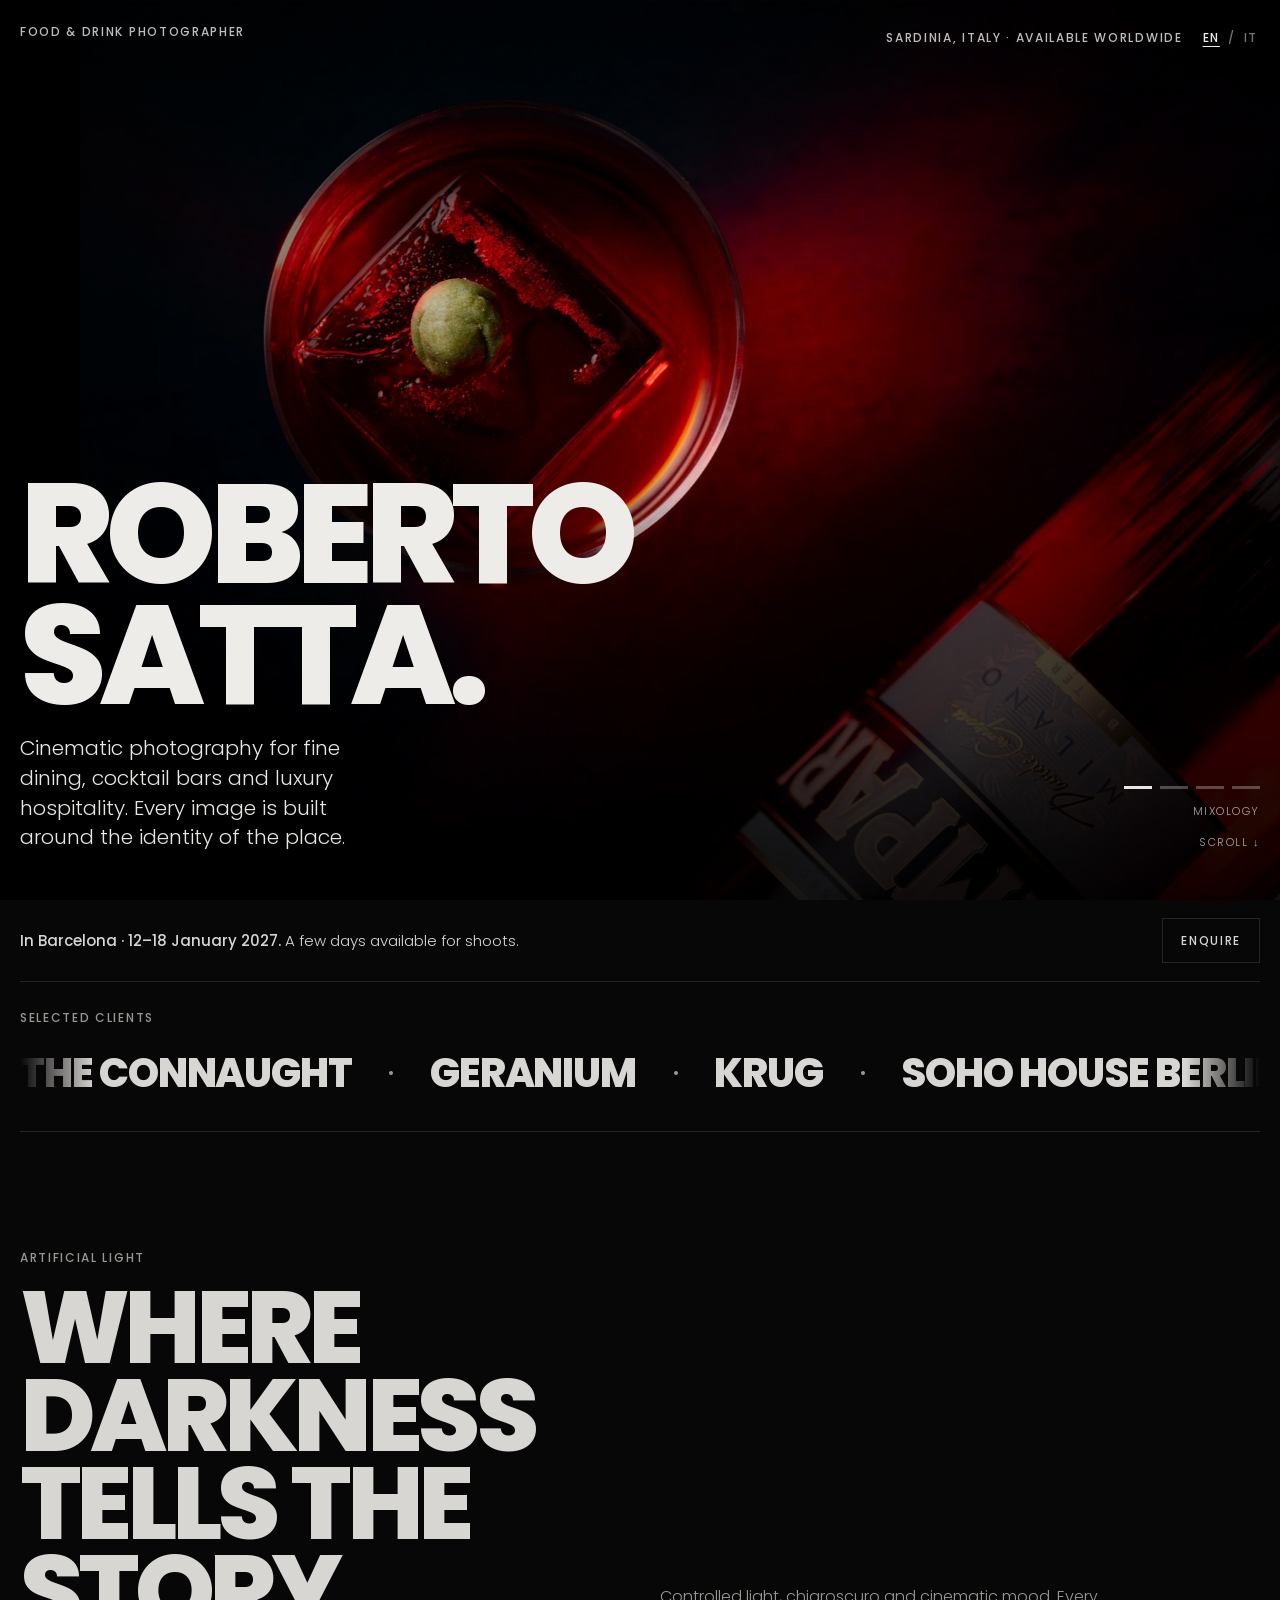
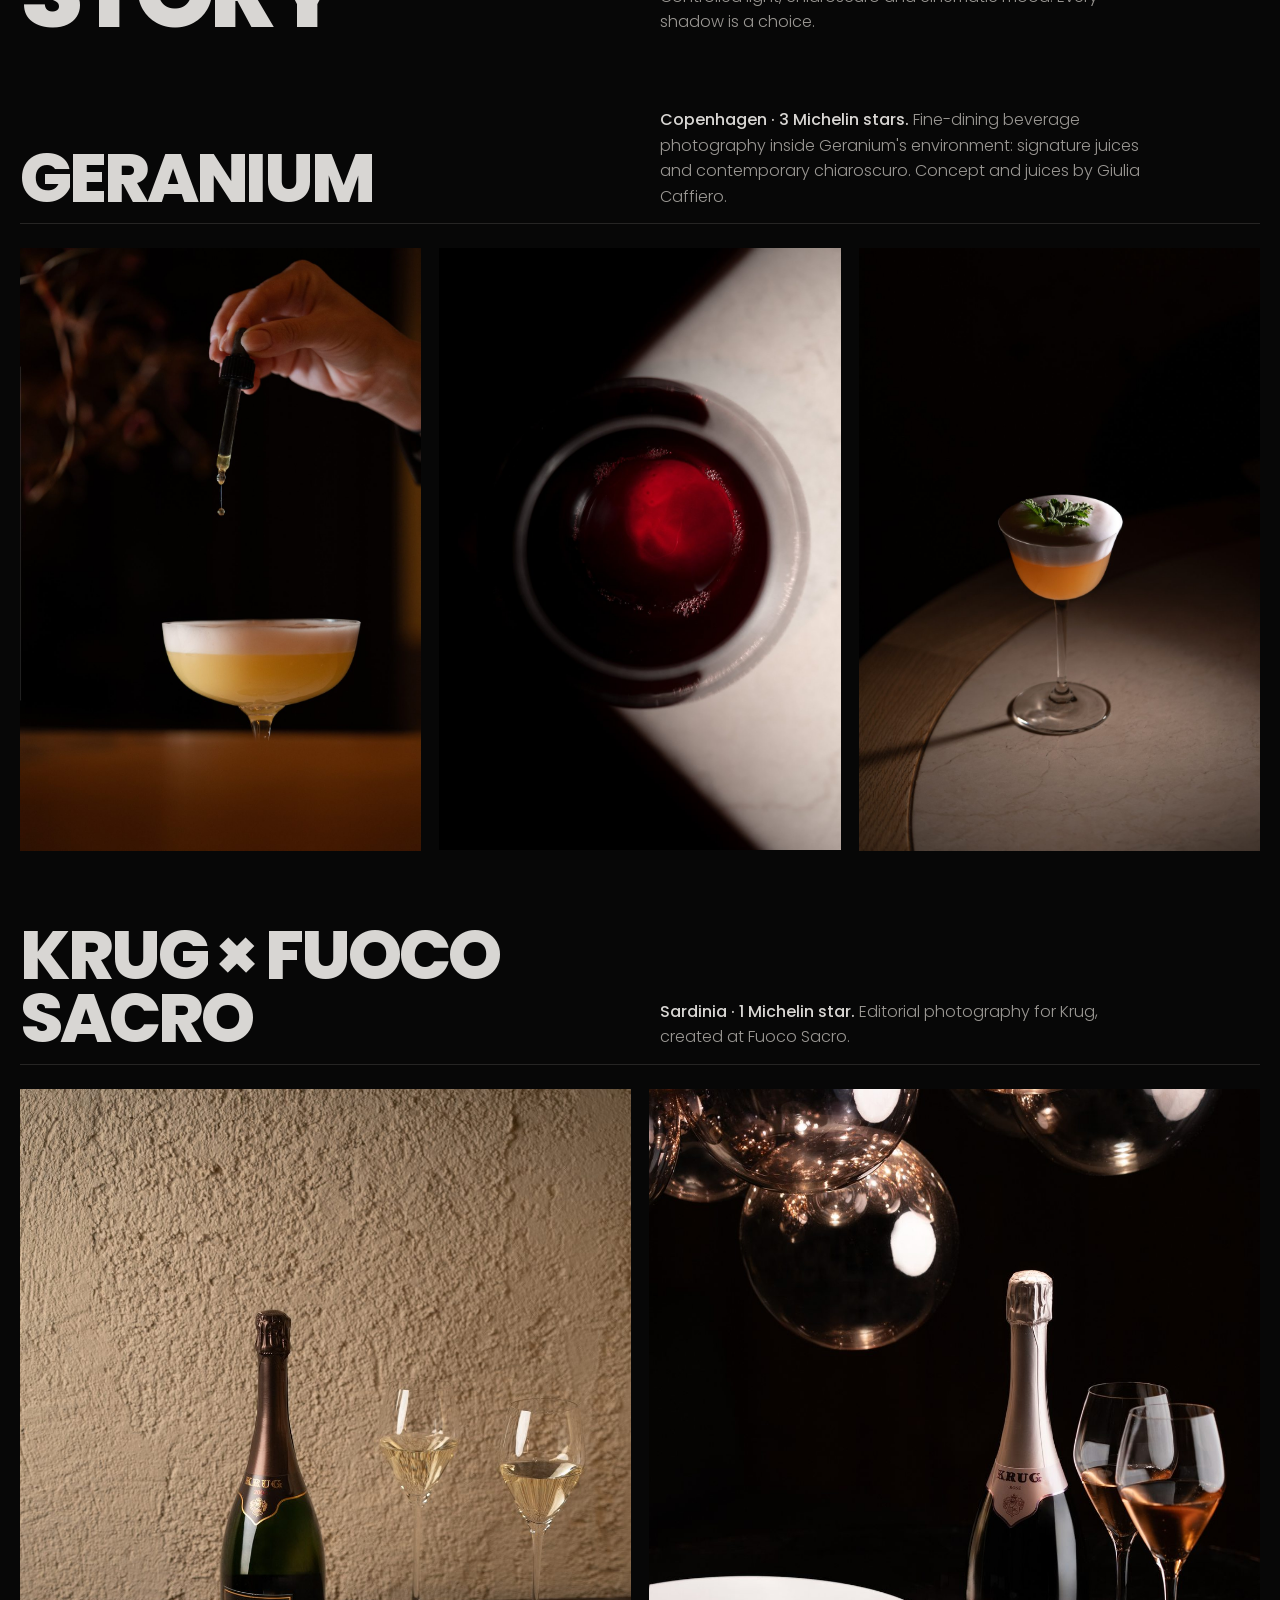
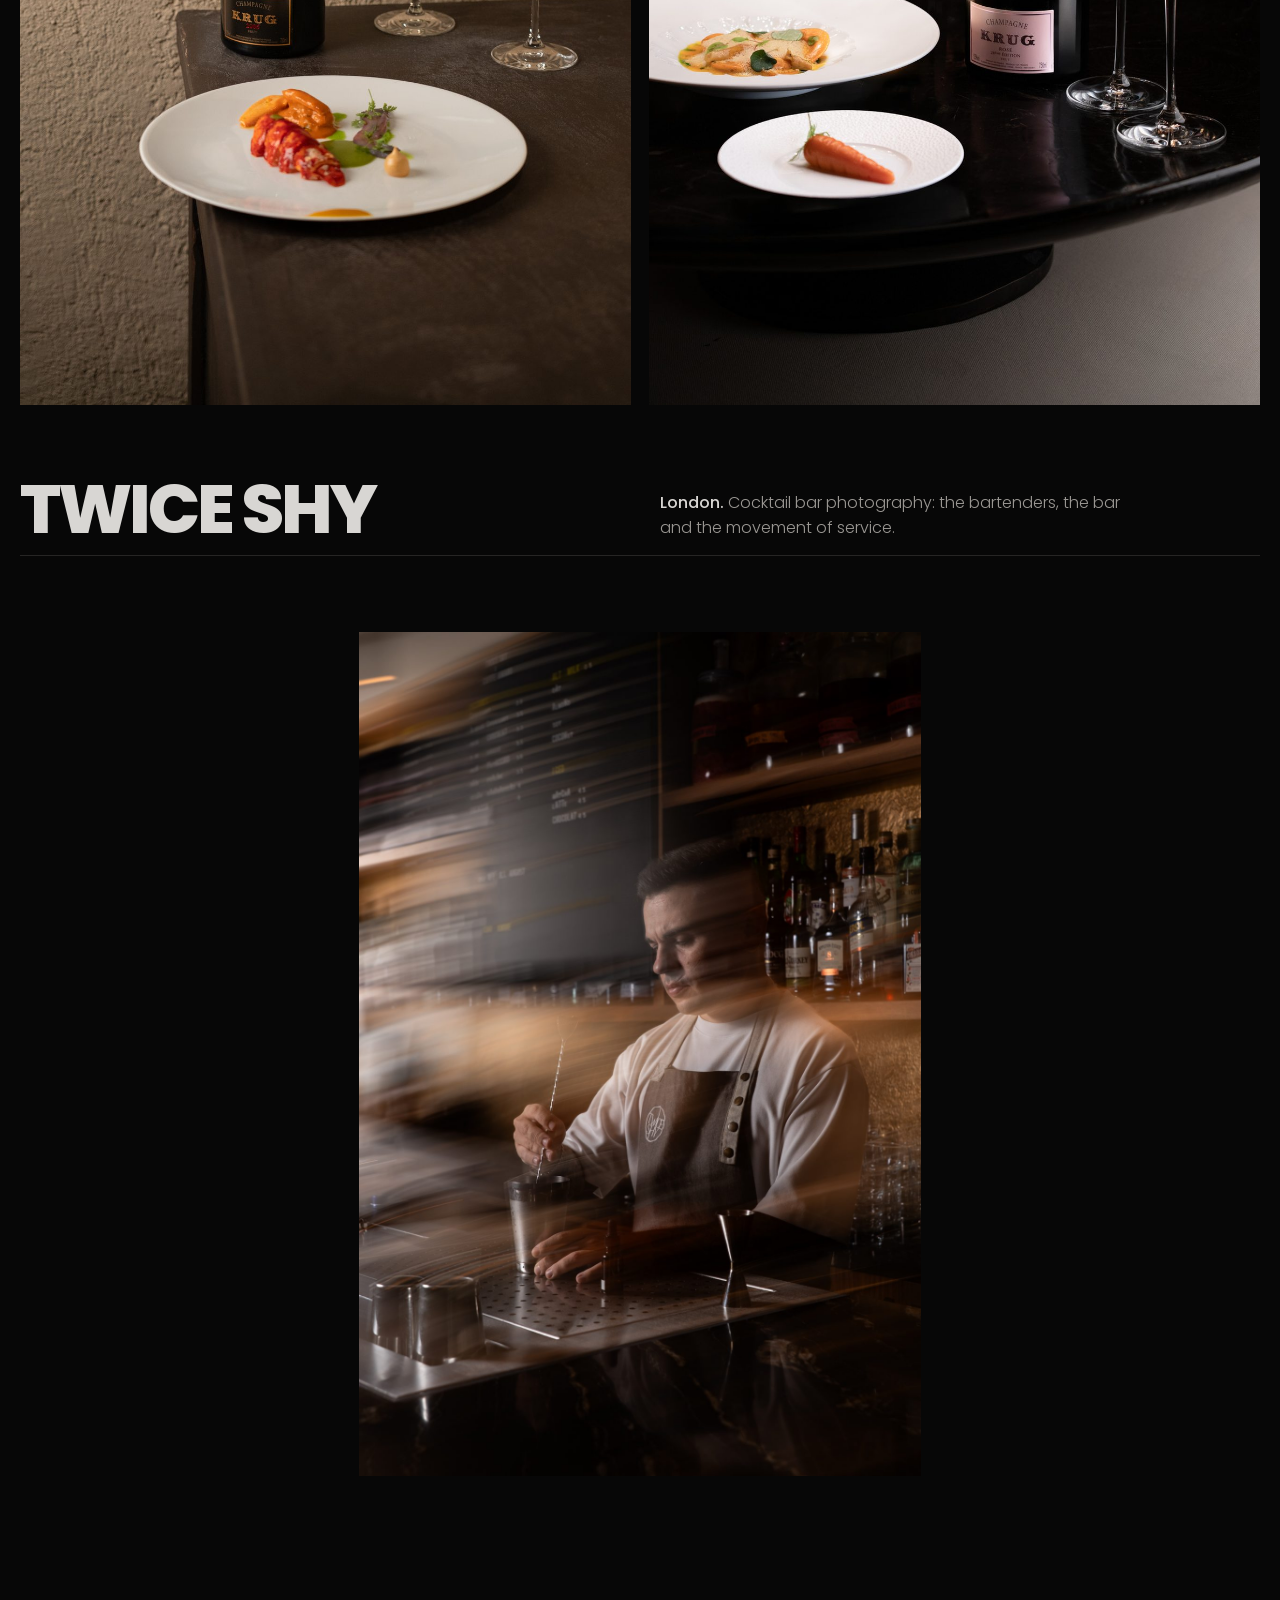
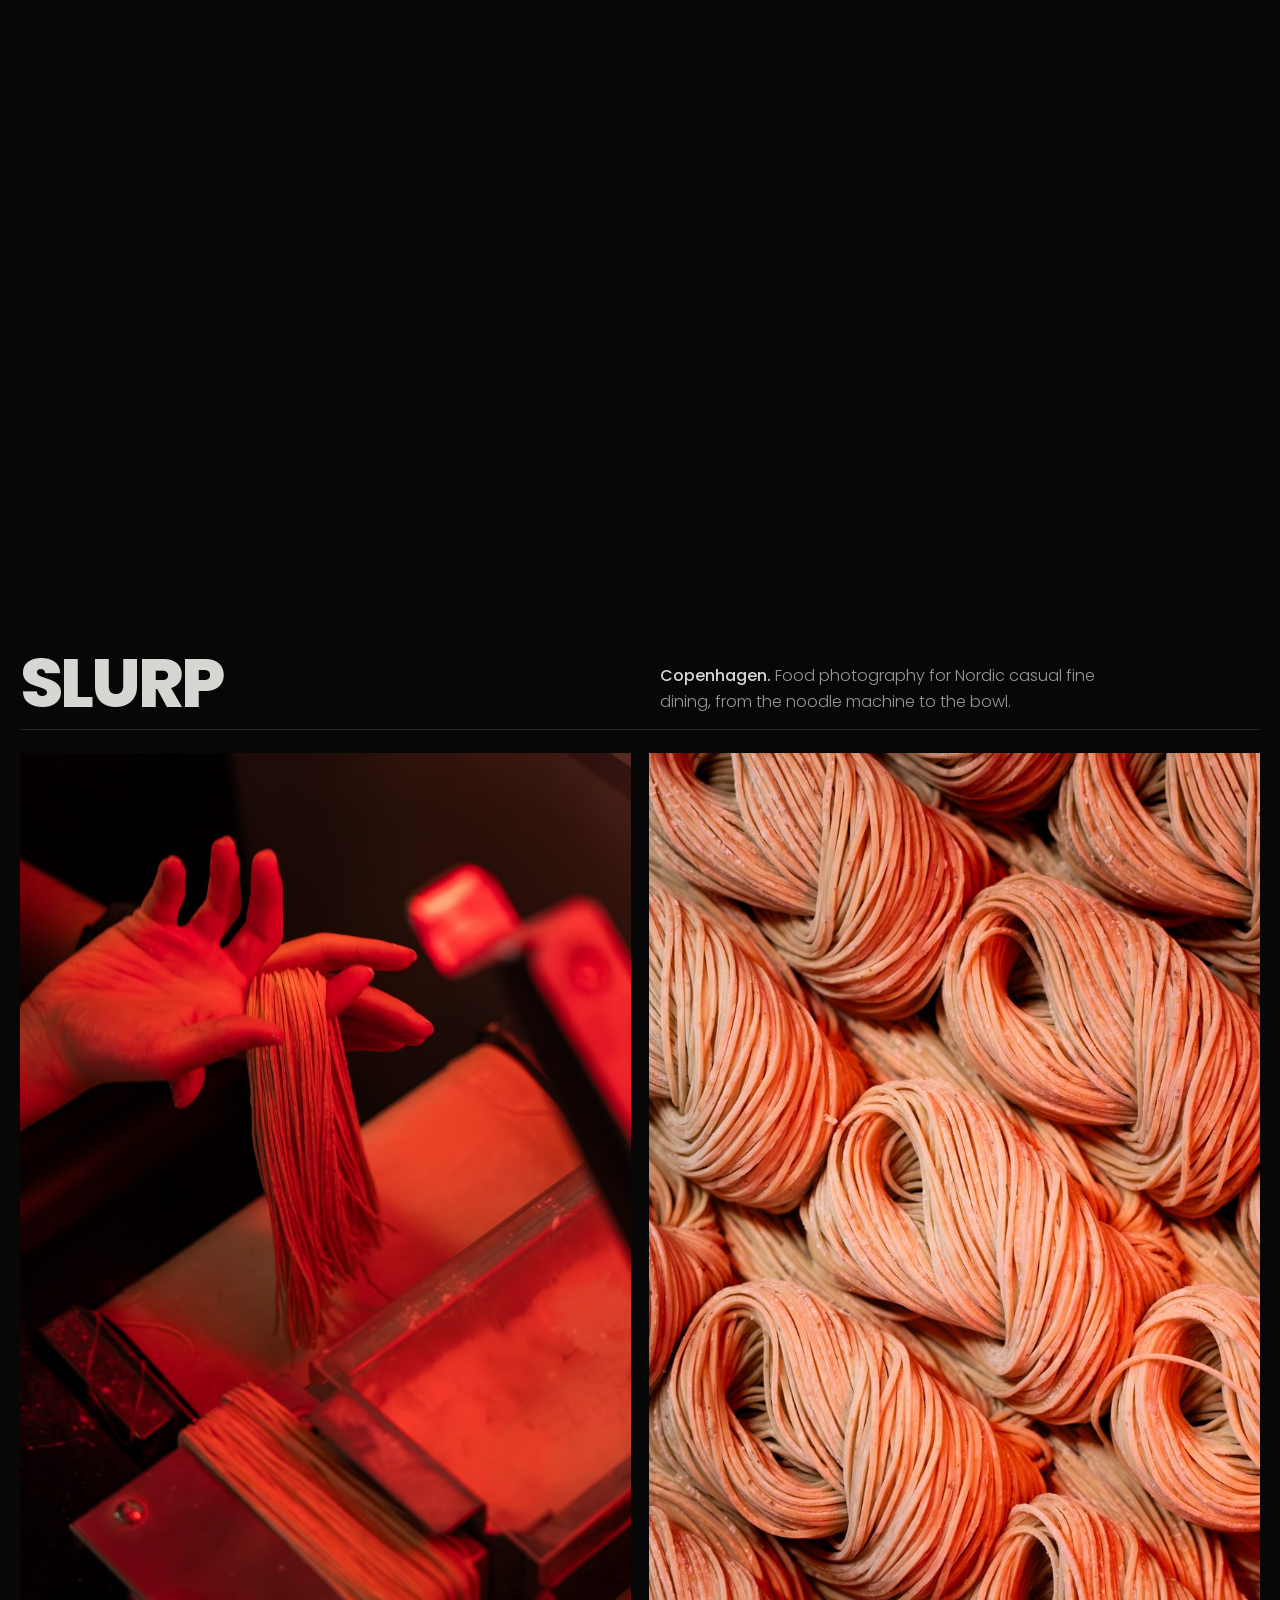
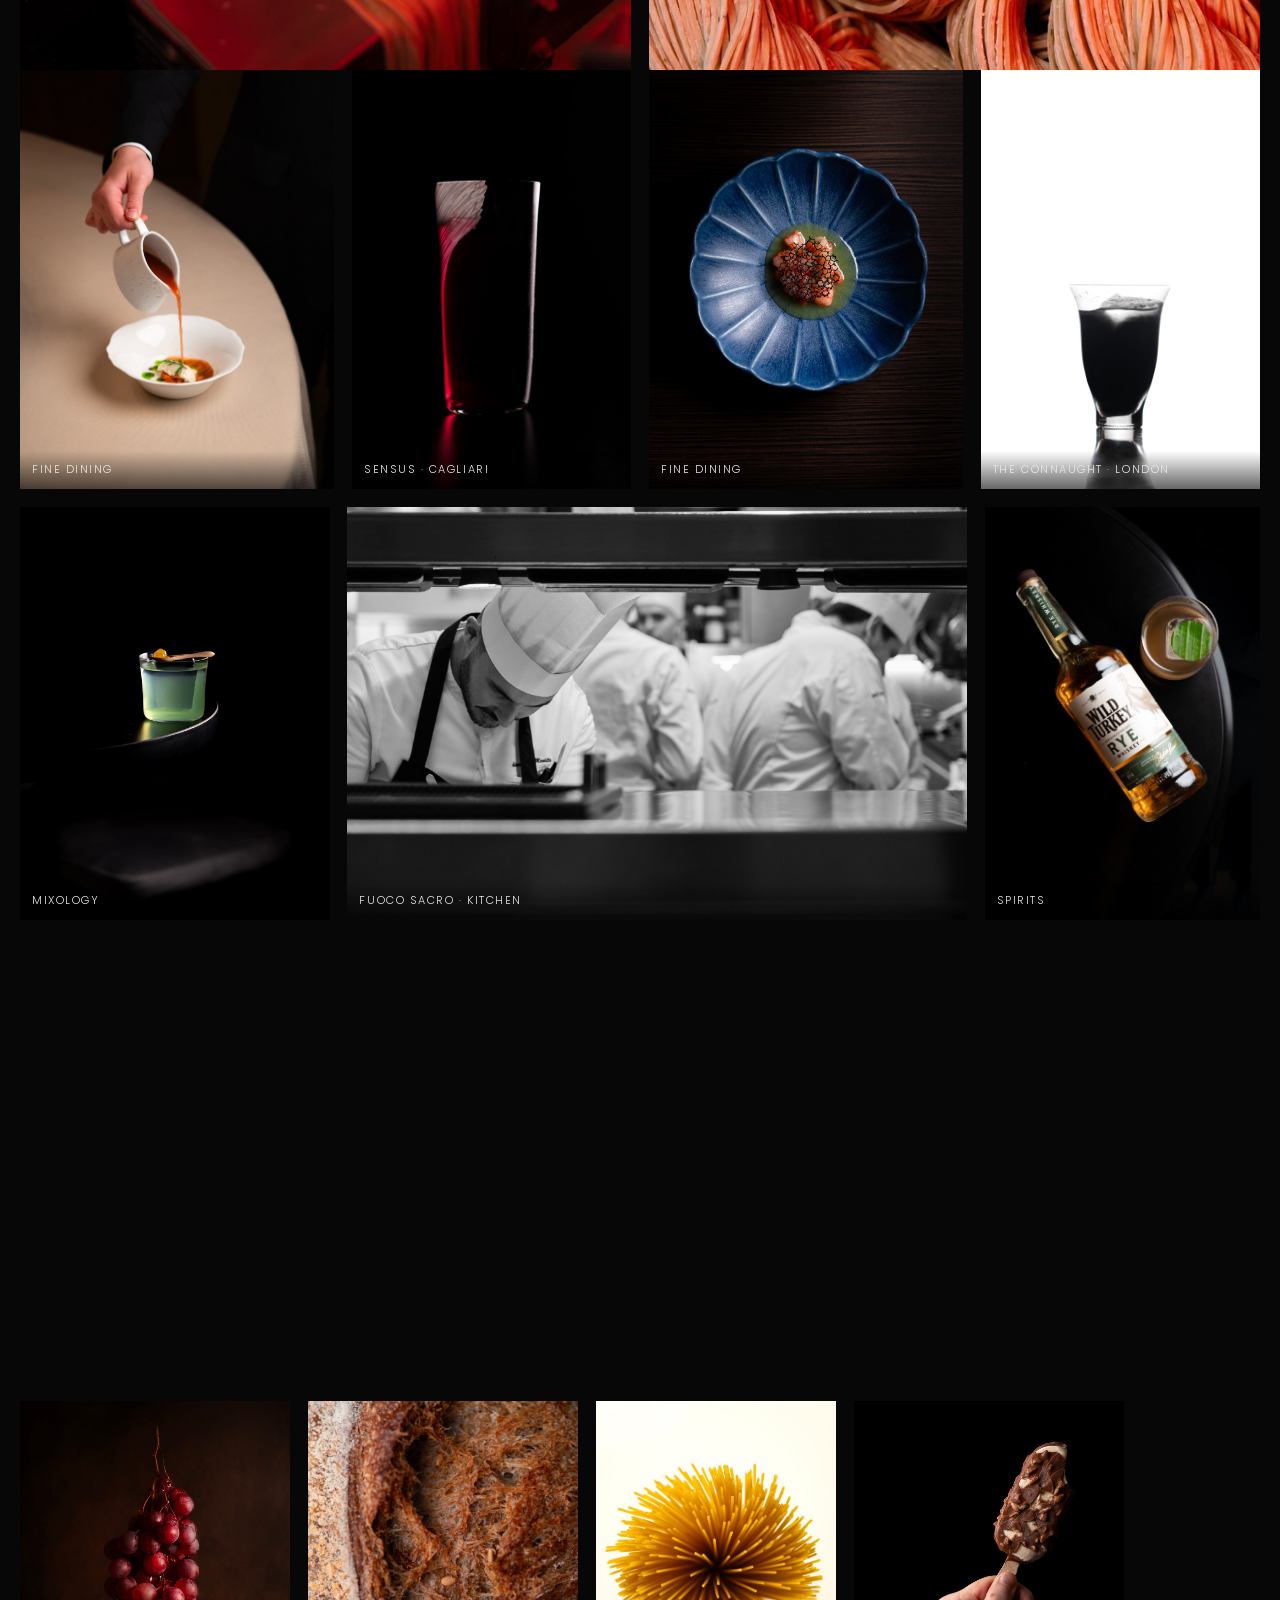
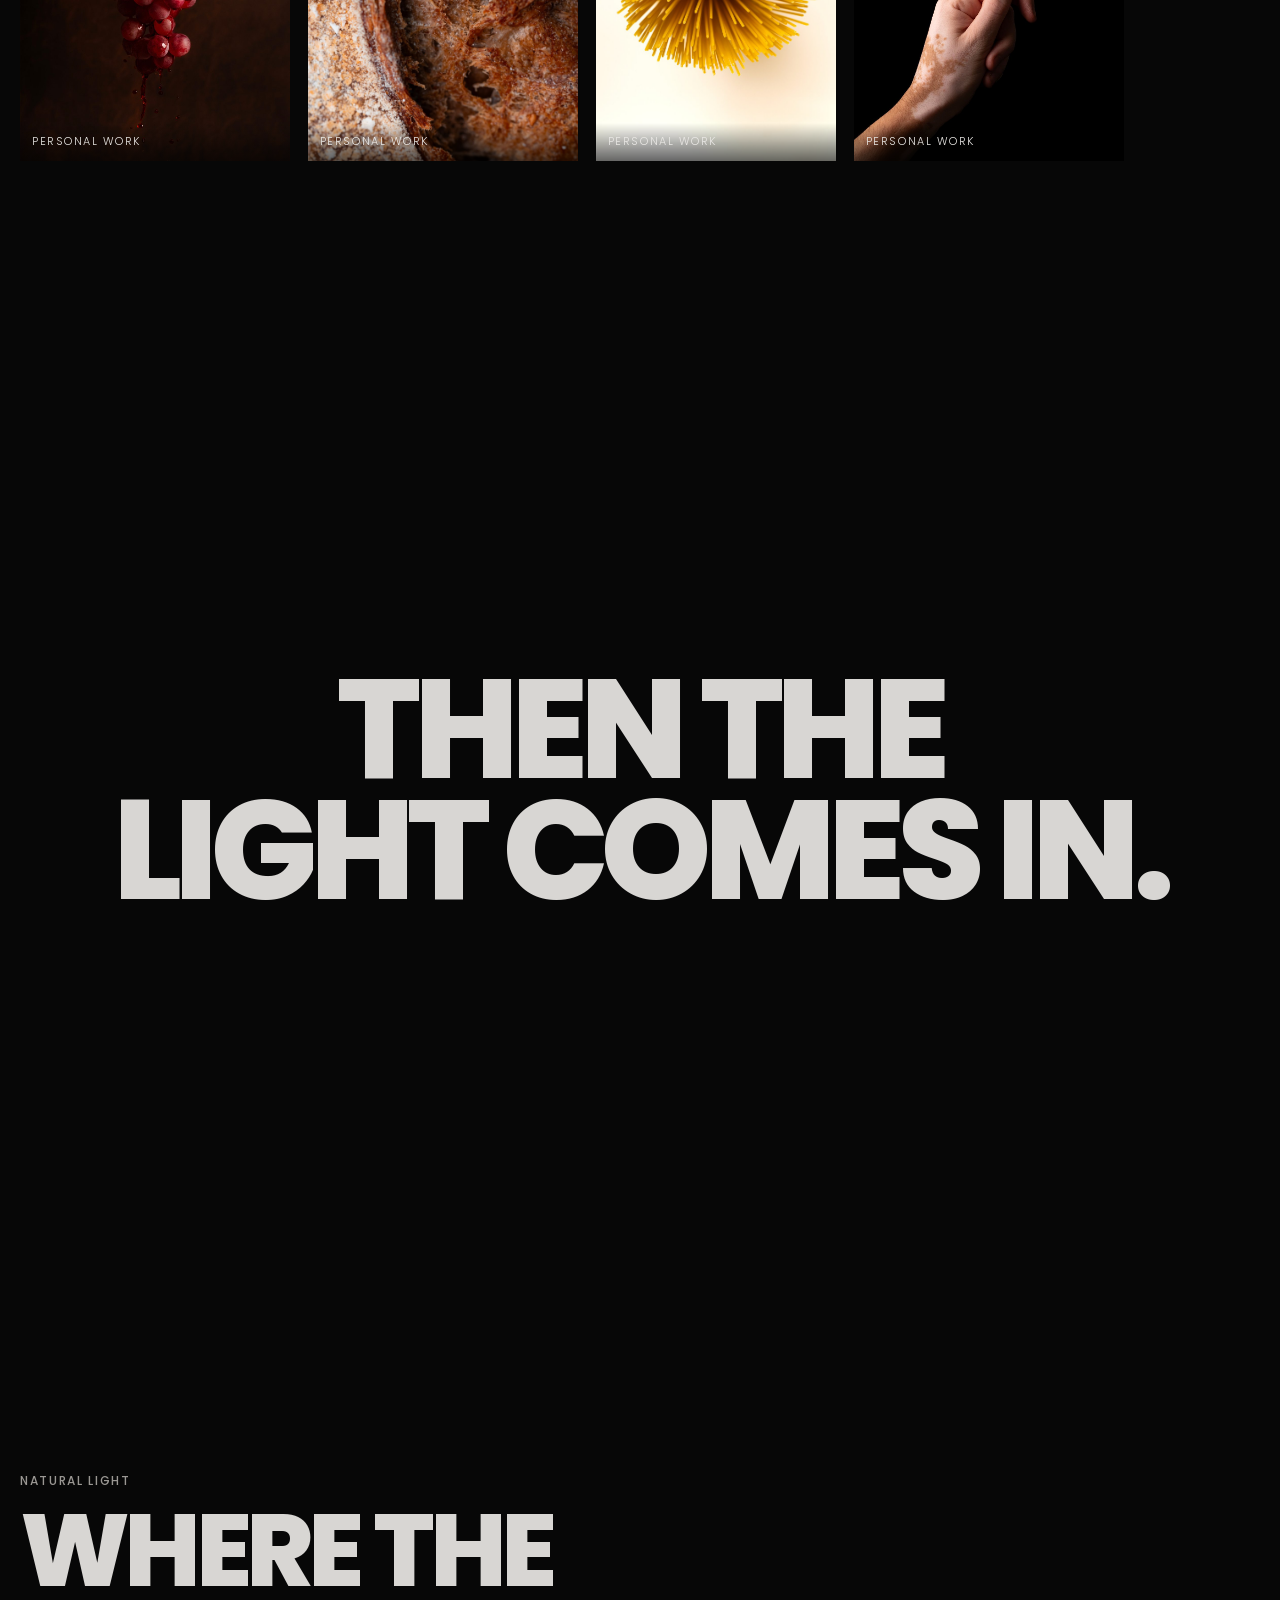
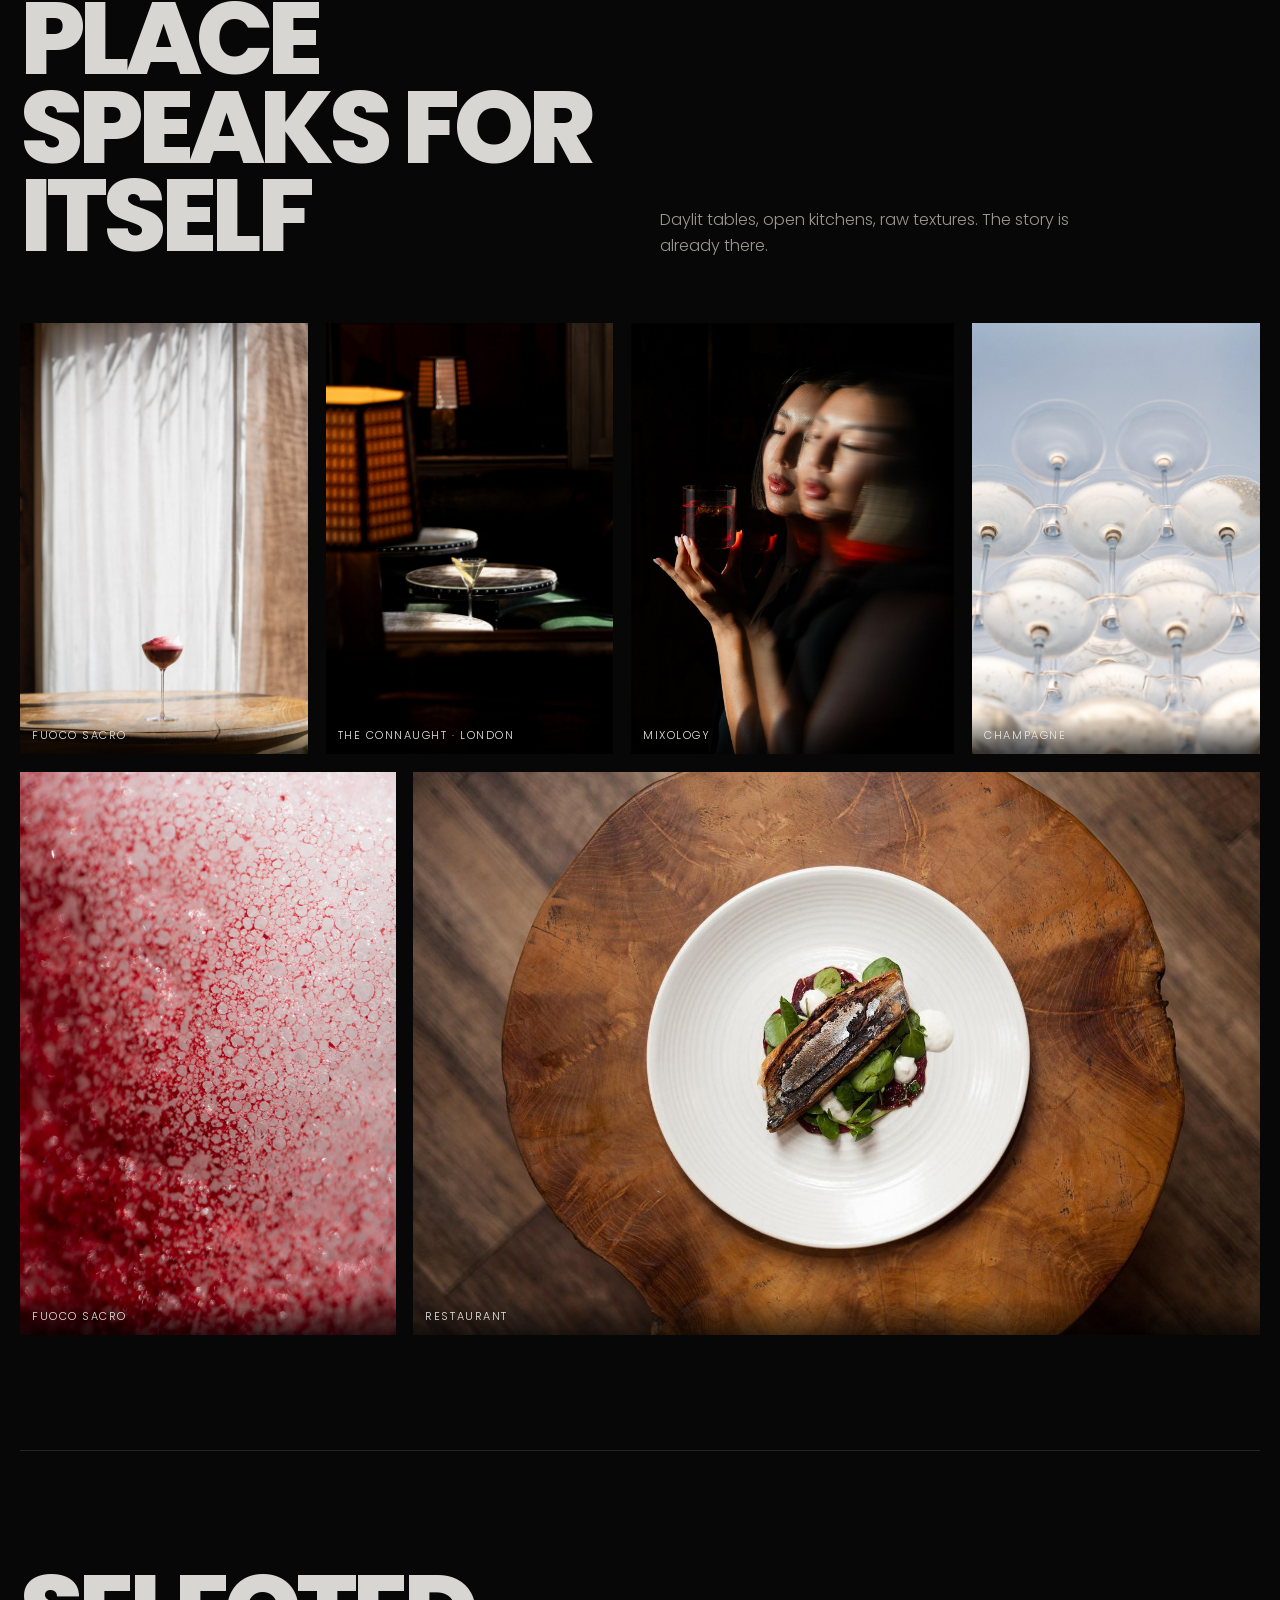
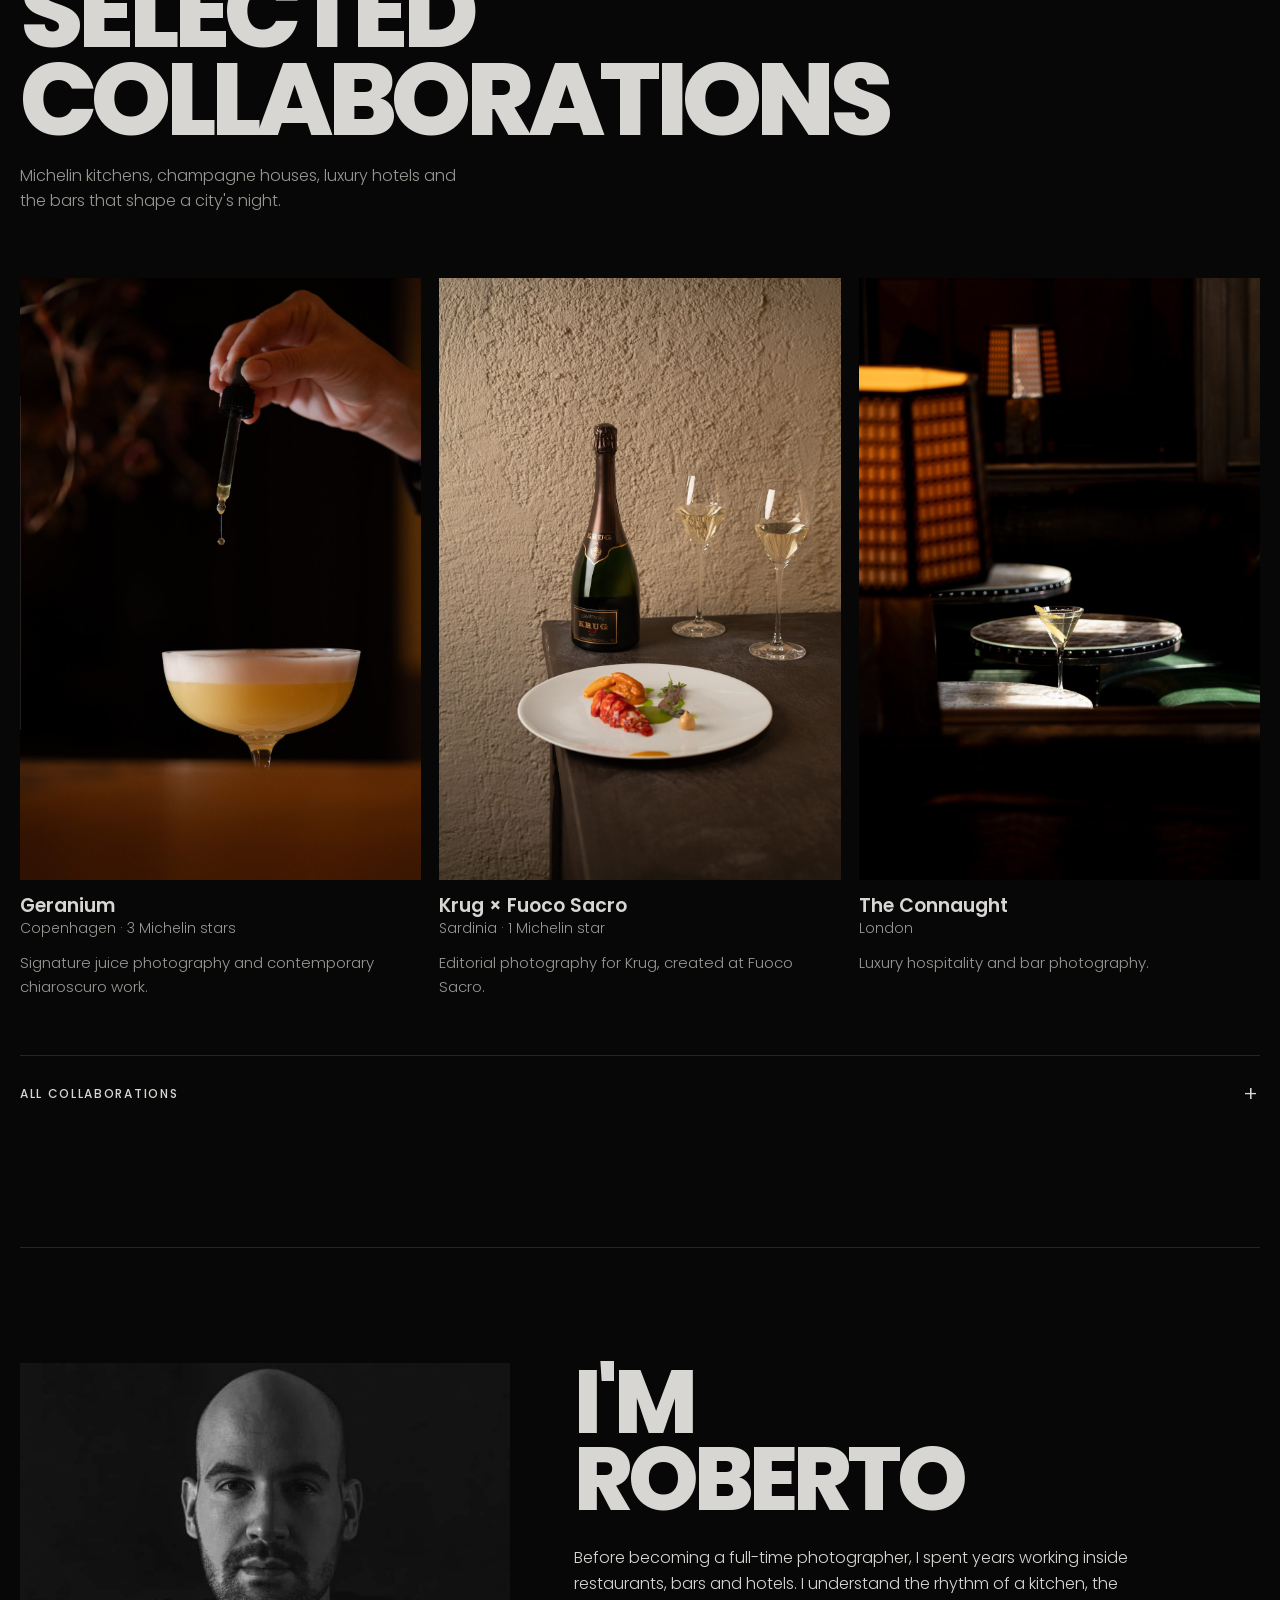
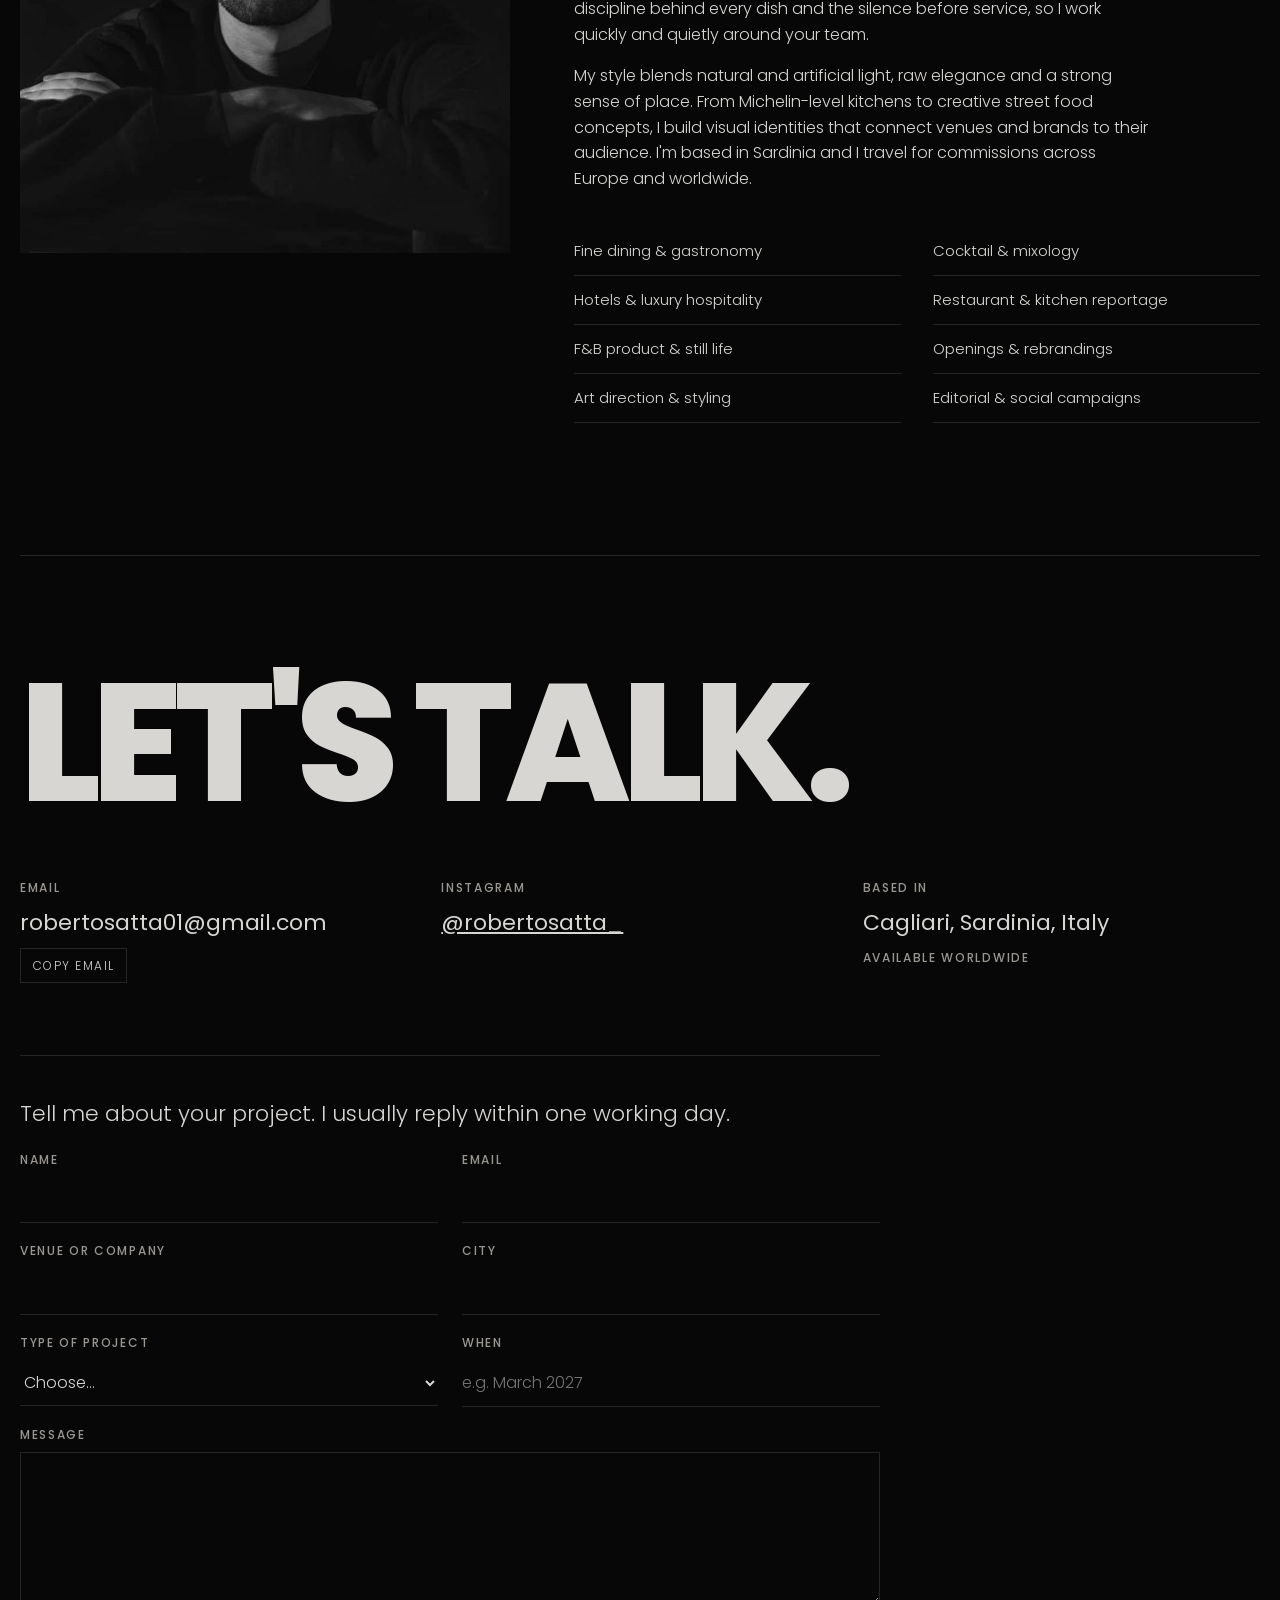
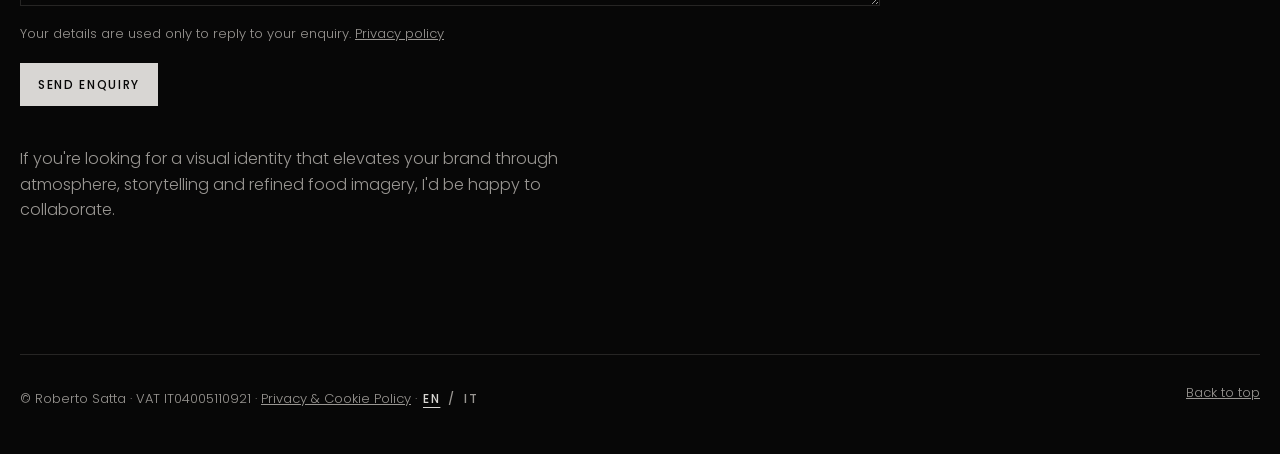
==== commit f5b25897: "P.IVA nel footer, indirizzo e P.IVA nella privacy policy Co-Authored-By: Claude Opus 5.5 <noreply@an" ====
--- a/index.html
+++ b/index.html
@@ -510,7 +510,7 @@
 
 
   <footer>
-    <span>© Roberto Satta · <a href="privacy.html">Privacy &amp; Cookie Policy</a> · <span class="lang" role="group" aria-label="Language"><button type="button" data-lang="en">EN</button><span aria-hidden="true">/</span><button type="button" data-lang="it">IT</button></span></span>
+    <span>© Roberto Satta · <span>VAT IT04005110921</span> · <a href="privacy.html">Privacy &amp; Cookie Policy</a> · <span class="lang" role="group" aria-label="Language"><button type="button" data-lang="en">EN</button><span aria-hidden="true">/</span><button type="button" data-lang="it">IT</button></span></span>
     <a href="#top">Back to top</a>
   </footer>
 </main>
@@ -527,7 +527,7 @@
 
 <script>
   // Language: Italian for Italian browsers, English otherwise; the choice is remembered
-  const IT = {"Food & Drink Photographer": "Fotografo Food & Drink", "Sardinia, Italy · Available worldwide": "Sardegna, Italia · Disponibile in tutto il mondo", "Cinematic photography for fine dining, cocktail bars and luxury hospitality. Every image is built around the identity of the place.": "Fotografia cinematografica per ristoranti fine dining, cocktail bar e hotel di lusso. Ogni immagine nasce dall'identità del luogo.", "Scroll ↓": "Scorri ↓", "In Barcelona · 12–18 January 2027.": "A Barcellona · 12–18 gennaio 2027.", "A few days available for shoots.": "Qualche giorno disponibile per shooting.", "Enquire": "Scrivimi", "Selected clients": "Alcuni clienti", "Artificial light": "Luce artificiale", "Where darkness": "Dove il buio", "tells the story": "racconta la storia", "Controlled light, chiaroscuro and cinematic mood. Every shadow is a choice.": "Luce controllata, chiaroscuro e atmosfera cinematografica. Ogni ombra è una scelta.", "Copenhagen · 3 Michelin stars.": "Copenaghen · 3 stelle Michelin.", "Fine-dining beverage photography inside Geranium's environment: signature juices and contemporary chiaroscuro. Concept and juices by Giulia Caffiero.": "Fotografia beverage fine dining negli spazi di Geranium: i succhi signature e un chiaroscuro contemporaneo. Concept e succhi di Giulia Caffiero.", "Sardinia · 1 Michelin star.": "Sardegna · 1 stella Michelin.", "Editorial photography for Krug, created at Fuoco Sacro.": "Fotografia editoriale per Krug, realizzata a Fuoco Sacro.", "London.": "Londra.", "Cocktail bar photography: the bartenders, the bar and the movement of service.": "Fotografia di cocktail bar: i bartender, il bancone e il movimento del servizio.", "Copenhagen.": "Copenaghen.", "Food photography for Nordic casual fine dining, from the noodle machine to the bowl.": "Fotografia food per il casual fine dining nordico, dalla macchina della pasta alla ciotola.", "The Connaught · London": "The Connaught · Londra", "Fuoco Sacro · Kitchen": "Fuoco Sacro · Cucina", "Spirits": "Distillati", "Kitchen reportage": "Reportage in cucina", "Personal work": "Lavori personali", "Then the": "Poi", "light comes in.": "arriva la luce.", "Same eye. Different atmosphere.": "Stesso sguardo. Un'altra atmosfera.", "Natural light": "Luce naturale", "Where the place": "Dove il luogo", "speaks for itself": "parla da sé", "Daylit tables, open kitchens, raw textures. The story is already there.": "Tavole alla luce del giorno, cucine aperte, texture vere. La storia è già lì.", "Restaurant": "Ristorante", "Selected": "Collaborazioni", "collaborations": "selezionate", "Michelin kitchens, champagne houses, luxury hotels and the bars that shape a city's night.": "Cucine stellate, maison di champagne, hotel di lusso e i bar che fanno la notte di una città.", "Copenhagen · 3 Michelin stars": "Copenaghen · 3 stelle Michelin", "Signature juice photography and contemporary chiaroscuro work.": "Fotografia dei succhi signature e lavoro in chiaroscuro contemporaneo.", "Sardinia · 1 Michelin star": "Sardegna · 1 stella Michelin", "London": "Londra", "Luxury hospitality and bar photography.": "Fotografia per l'hospitality di lusso e per il bar.", "All collaborations": "Tutte le collaborazioni", "Fine dining & Michelin": "Fine dining e Michelin", "· Copenhagen, 3★ Michelin": "· Copenaghen, 3★ Michelin", "· Sardinia, 1★ Michelin": "· Sardegna, 1★ Michelin", "Photography featured in the official Fuoco Sacro publication.": "Foto pubblicate nel libro ufficiale di Fuoco Sacro.", "Hospitality & luxury": "Hospitality e lusso", "· London": "· Londra", "Luxury hospitality.": "Hospitality di lusso.", "· Sardinia, 5★L": "· Sardegna, 5★L", "Luxury hospitality and landscape storytelling.": "Hospitality di lusso e racconto del paesaggio.", "· Sardinia, 4★": "· Sardegna, 4★", "Resort and F&B photography.": "Fotografia del resort e del food & beverage.", "International projects": "Progetti internazionali", "Creative food project developed with the head chef.": "Progetto food creativo sviluppato con l'head chef.", "· Copenhagen": "· Copenaghen", "Natural-light food photography for Nordic casual fine dining.": "Fotografia food in luce naturale per il casual fine dining nordico.", "Cocktail identity and nightlife visual storytelling.": "Identità dei cocktail e racconto visivo della notte.", "Food photography and brand storytelling.": "Fotografia food e storytelling del brand.", "Editorial contribution.": "Contributo editoriale.", "Photography featured in multiple articles.": "Foto pubblicate in diversi articoli.", "Food Festival: event and culinary coverage.": "Food Festival: copertura dell'evento e della cucina.", "Bars & mixology": "Bar e mixology", "Cocktail identity and visual direction.": "Identità dei cocktail e direzione visiva.", "Creative mixology photography.": "Fotografia creativa di mixology.", "Drink identity and bar visuals.": "Identità dei drink e immagini del bar.", "Food & casual dining": "Food e casual dining", "Japanese-inspired food photography and visual identity.": "Fotografia food di ispirazione giapponese e identità visiva.", "Restaurant photography focused on color, texture and plating.": "Fotografia di ristorante: colore, texture e impiattamento.", "Artisanal pizza photography and brand imagery.": "Fotografia di pizza artigianale e immagini per il brand.", "Special projects": "Progetti speciali", "· Founder & Creative Director": "· Fondatore e direttore creativo", "Visual identity and annual event direction.": "Identità visiva e direzione dell'evento annuale.", "· Fine-art exhibition, 2025/2026": "· Mostra fine-art, 2025/2026", "Personal artistic food photography series.": "Serie personale di fotografia food d'autore.", "Shortlisted in 2025 and 2026.": "In shortlist nel 2025 e nel 2026.", "I'm": "Sono", "Before becoming a full-time photographer, I spent years working inside restaurants, bars and hotels. I understand the rhythm of a kitchen, the discipline behind every dish and the silence before service, so I work quickly and quietly around your team.": "Prima di diventare fotografo a tempo pieno ho lavorato per anni dentro ristoranti, bar e hotel. Conosco il ritmo di una cucina, la disciplina dietro ogni piatto e il silenzio prima del servizio: per questo lavoro in modo rapido e discreto accanto al vostro team.", "My style blends natural and artificial light, raw elegance and a strong sense of place. From Michelin-level kitchens to creative street food concepts, I build visual identities that connect venues and brands to their audience. I'm based in Sardinia and I travel for commissions across Europe and worldwide.": "Il mio stile unisce luce naturale e artificiale, un'eleganza essenziale e un forte senso del luogo. Dalle cucine stellate ai format street food più creativi, costruisco identità visive che avvicinano locali e brand al loro pubblico. Vivo in Sardegna e viaggio per lavoro in Europa e nel mondo.", "Fine dining & gastronomy": "Fine dining e alta cucina", "Cocktail & mixology": "Cocktail e mixology", "Hotels & luxury hospitality": "Hotel e hospitality di lusso", "Restaurant & kitchen reportage": "Reportage in sala e in cucina", "F&B product & still life": "Prodotto F&B e still life", "Openings & rebrandings": "Aperture e rebranding", "Art direction & styling": "Art direction e styling", "Editorial & social campaigns": "Editoriali e campagne social", "Let's talk.": "Parliamone.", "Copy email": "Copia email", "Copied": "Copiata", "Based in": "Base", "Cagliari, Sardinia, Italy": "Cagliari, Sardegna, Italia", "Available worldwide": "Disponibile in tutto il mondo", "Tell me about your project. I usually reply within one working day.": "Raccontatemi il vostro progetto. Di solito rispondo entro un giorno lavorativo.", "Name": "Nome", "Venue or company": "Locale o azienda", "City": "Città", "Type of project": "Tipo di progetto", "Choose…": "Scegli…", "Drinks or food brand": "Brand food o drink", "PR or creative agency": "Agenzia PR o creativa", "Editorial": "Editoriale", "Other": "Altro", "When": "Quando", "Message": "Messaggio", "Send enquiry": "Invia richiesta", "If you're looking for a visual identity that elevates your brand through atmosphere, storytelling and refined food imagery, I'd be happy to collaborate.": "Se cercate un'identità visiva che dia valore al vostro brand con atmosfera, racconto e immagini food curate, sarò felice di collaborare.", "Back to top": "Torna su", "Let's work together": "Lavoriamo insieme", "Geranium · Copenhagen": "Geranium · Copenaghen", "Krug × Fuoco Sacro · Sardinia": "Krug × Fuoco Sacro · Sardegna", "Slurp · Copenhagen": "Slurp · Copenaghen", "Please add your name, a valid email and a short message.": "Inserite il nome, un'email valida e un breve messaggio.", "Sending…": "Invio in corso…", "Thank you. Your message has arrived, I’ll get back to you soon.": "Grazie, il messaggio è arrivato. Vi rispondo presto.", "Something went wrong. Please write to me at": "Qualcosa non ha funzionato. Scrivetemi a", "e.g. March 2027": "es. marzo 2027", "Choose photograph": "Scegli la foto", "Photograph": "Foto", "Close": "Chiudi", "Previous": "Precedente", "Next": "Successiva", "Roberto Satta — food & drink photographer based in Sardinia, Italy, available worldwide.": "Roberto Satta — fotografo food & drink con base in Sardegna, disponibile in tutto il mondo.", "Your details are used only to reply to your enquiry.": "I dati inseriti servono solo per rispondere alla richiesta.", "Privacy policy": "Informativa privacy"};
+  const IT = {"Food & Drink Photographer": "Fotografo Food & Drink", "Sardinia, Italy · Available worldwide": "Sardegna, Italia · Disponibile in tutto il mondo", "Cinematic photography for fine dining, cocktail bars and luxury hospitality. Every image is built around the identity of the place.": "Fotografia cinematografica per ristoranti fine dining, cocktail bar e hotel di lusso. Ogni immagine nasce dall'identità del luogo.", "Scroll ↓": "Scorri ↓", "In Barcelona · 12–18 January 2027.": "A Barcellona · 12–18 gennaio 2027.", "A few days available for shoots.": "Qualche giorno disponibile per shooting.", "Enquire": "Scrivimi", "Selected clients": "Alcuni clienti", "Artificial light": "Luce artificiale", "Where darkness": "Dove il buio", "tells the story": "racconta la storia", "Controlled light, chiaroscuro and cinematic mood. Every shadow is a choice.": "Luce controllata, chiaroscuro e atmosfera cinematografica. Ogni ombra è una scelta.", "Copenhagen · 3 Michelin stars.": "Copenaghen · 3 stelle Michelin.", "Fine-dining beverage photography inside Geranium's environment: signature juices and contemporary chiaroscuro. Concept and juices by Giulia Caffiero.": "Fotografia beverage fine dining negli spazi di Geranium: i succhi signature e un chiaroscuro contemporaneo. Concept e succhi di Giulia Caffiero.", "Sardinia · 1 Michelin star.": "Sardegna · 1 stella Michelin.", "Editorial photography for Krug, created at Fuoco Sacro.": "Fotografia editoriale per Krug, realizzata a Fuoco Sacro.", "London.": "Londra.", "Cocktail bar photography: the bartenders, the bar and the movement of service.": "Fotografia di cocktail bar: i bartender, il bancone e il movimento del servizio.", "Copenhagen.": "Copenaghen.", "Food photography for Nordic casual fine dining, from the noodle machine to the bowl.": "Fotografia food per il casual fine dining nordico, dalla macchina della pasta alla ciotola.", "The Connaught · London": "The Connaught · Londra", "Fuoco Sacro · Kitchen": "Fuoco Sacro · Cucina", "Spirits": "Distillati", "Kitchen reportage": "Reportage in cucina", "Personal work": "Lavori personali", "Then the": "Poi", "light comes in.": "arriva la luce.", "Same eye. Different atmosphere.": "Stesso sguardo. Un'altra atmosfera.", "Natural light": "Luce naturale", "Where the place": "Dove il luogo", "speaks for itself": "parla da sé", "Daylit tables, open kitchens, raw textures. The story is already there.": "Tavole alla luce del giorno, cucine aperte, texture vere. La storia è già lì.", "Restaurant": "Ristorante", "Selected": "Collaborazioni", "collaborations": "selezionate", "Michelin kitchens, champagne houses, luxury hotels and the bars that shape a city's night.": "Cucine stellate, maison di champagne, hotel di lusso e i bar che fanno la notte di una città.", "Copenhagen · 3 Michelin stars": "Copenaghen · 3 stelle Michelin", "Signature juice photography and contemporary chiaroscuro work.": "Fotografia dei succhi signature e lavoro in chiaroscuro contemporaneo.", "Sardinia · 1 Michelin star": "Sardegna · 1 stella Michelin", "London": "Londra", "Luxury hospitality and bar photography.": "Fotografia per l'hospitality di lusso e per il bar.", "All collaborations": "Tutte le collaborazioni", "Fine dining & Michelin": "Fine dining e Michelin", "· Copenhagen, 3★ Michelin": "· Copenaghen, 3★ Michelin", "· Sardinia, 1★ Michelin": "· Sardegna, 1★ Michelin", "Photography featured in the official Fuoco Sacro publication.": "Foto pubblicate nel libro ufficiale di Fuoco Sacro.", "Hospitality & luxury": "Hospitality e lusso", "· London": "· Londra", "Luxury hospitality.": "Hospitality di lusso.", "· Sardinia, 5★L": "· Sardegna, 5★L", "Luxury hospitality and landscape storytelling.": "Hospitality di lusso e racconto del paesaggio.", "· Sardinia, 4★": "· Sardegna, 4★", "Resort and F&B photography.": "Fotografia del resort e del food & beverage.", "International projects": "Progetti internazionali", "Creative food project developed with the head chef.": "Progetto food creativo sviluppato con l'head chef.", "· Copenhagen": "· Copenaghen", "Natural-light food photography for Nordic casual fine dining.": "Fotografia food in luce naturale per il casual fine dining nordico.", "Cocktail identity and nightlife visual storytelling.": "Identità dei cocktail e racconto visivo della notte.", "Food photography and brand storytelling.": "Fotografia food e storytelling del brand.", "Editorial contribution.": "Contributo editoriale.", "Photography featured in multiple articles.": "Foto pubblicate in diversi articoli.", "Food Festival: event and culinary coverage.": "Food Festival: copertura dell'evento e della cucina.", "Bars & mixology": "Bar e mixology", "Cocktail identity and visual direction.": "Identità dei cocktail e direzione visiva.", "Creative mixology photography.": "Fotografia creativa di mixology.", "Drink identity and bar visuals.": "Identità dei drink e immagini del bar.", "Food & casual dining": "Food e casual dining", "Japanese-inspired food photography and visual identity.": "Fotografia food di ispirazione giapponese e identità visiva.", "Restaurant photography focused on color, texture and plating.": "Fotografia di ristorante: colore, texture e impiattamento.", "Artisanal pizza photography and brand imagery.": "Fotografia di pizza artigianale e immagini per il brand.", "Special projects": "Progetti speciali", "· Founder & Creative Director": "· Fondatore e direttore creativo", "Visual identity and annual event direction.": "Identità visiva e direzione dell'evento annuale.", "· Fine-art exhibition, 2025/2026": "· Mostra fine-art, 2025/2026", "Personal artistic food photography series.": "Serie personale di fotografia food d'autore.", "Shortlisted in 2025 and 2026.": "In shortlist nel 2025 e nel 2026.", "I'm": "Sono", "Before becoming a full-time photographer, I spent years working inside restaurants, bars and hotels. I understand the rhythm of a kitchen, the discipline behind every dish and the silence before service, so I work quickly and quietly around your team.": "Prima di diventare fotografo a tempo pieno ho lavorato per anni dentro ristoranti, bar e hotel. Conosco il ritmo di una cucina, la disciplina dietro ogni piatto e il silenzio prima del servizio: per questo lavoro in modo rapido e discreto accanto al vostro team.", "My style blends natural and artificial light, raw elegance and a strong sense of place. From Michelin-level kitchens to creative street food concepts, I build visual identities that connect venues and brands to their audience. I'm based in Sardinia and I travel for commissions across Europe and worldwide.": "Il mio stile unisce luce naturale e artificiale, un'eleganza essenziale e un forte senso del luogo. Dalle cucine stellate ai format street food più creativi, costruisco identità visive che avvicinano locali e brand al loro pubblico. Vivo in Sardegna e viaggio per lavoro in Europa e nel mondo.", "Fine dining & gastronomy": "Fine dining e alta cucina", "Cocktail & mixology": "Cocktail e mixology", "Hotels & luxury hospitality": "Hotel e hospitality di lusso", "Restaurant & kitchen reportage": "Reportage in sala e in cucina", "F&B product & still life": "Prodotto F&B e still life", "Openings & rebrandings": "Aperture e rebranding", "Art direction & styling": "Art direction e styling", "Editorial & social campaigns": "Editoriali e campagne social", "Let's talk.": "Parliamone.", "Copy email": "Copia email", "Copied": "Copiata", "Based in": "Base", "Cagliari, Sardinia, Italy": "Cagliari, Sardegna, Italia", "Available worldwide": "Disponibile in tutto il mondo", "Tell me about your project. I usually reply within one working day.": "Raccontatemi il vostro progetto. Di solito rispondo entro un giorno lavorativo.", "Name": "Nome", "Venue or company": "Locale o azienda", "City": "Città", "Type of project": "Tipo di progetto", "Choose…": "Scegli…", "Drinks or food brand": "Brand food o drink", "PR or creative agency": "Agenzia PR o creativa", "Editorial": "Editoriale", "Other": "Altro", "When": "Quando", "Message": "Messaggio", "Send enquiry": "Invia richiesta", "If you're looking for a visual identity that elevates your brand through atmosphere, storytelling and refined food imagery, I'd be happy to collaborate.": "Se cercate un'identità visiva che dia valore al vostro brand con atmosfera, racconto e immagini food curate, sarò felice di collaborare.", "Back to top": "Torna su", "Let's work together": "Lavoriamo insieme", "Geranium · Copenhagen": "Geranium · Copenaghen", "Krug × Fuoco Sacro · Sardinia": "Krug × Fuoco Sacro · Sardegna", "Slurp · Copenhagen": "Slurp · Copenaghen", "Please add your name, a valid email and a short message.": "Inserite il nome, un'email valida e un breve messaggio.", "Sending…": "Invio in corso…", "Thank you. Your message has arrived, I’ll get back to you soon.": "Grazie, il messaggio è arrivato. Vi rispondo presto.", "Something went wrong. Please write to me at": "Qualcosa non ha funzionato. Scrivetemi a", "e.g. March 2027": "es. marzo 2027", "Choose photograph": "Scegli la foto", "Photograph": "Foto", "Close": "Chiudi", "Previous": "Precedente", "Next": "Successiva", "Roberto Satta — food & drink photographer based in Sardinia, Italy, available worldwide.": "Roberto Satta — fotografo food & drink con base in Sardegna, disponibile in tutto il mondo.", "Your details are used only to reply to your enquiry.": "I dati inseriti servono solo per rispondere alla richiesta.", "Privacy policy": "Informativa privacy", "VAT IT04005110921": "P.IVA IT04005110921"};
   let LANG = 'en';
   try { LANG = localStorage.getItem('lang') || ''; } catch (e) { LANG = ''; }
   if (LANG !== 'en' && LANG !== 'it') LANG = (navigator.language || '').toLowerCase().startsWith('it') ? 'it' : 'en';
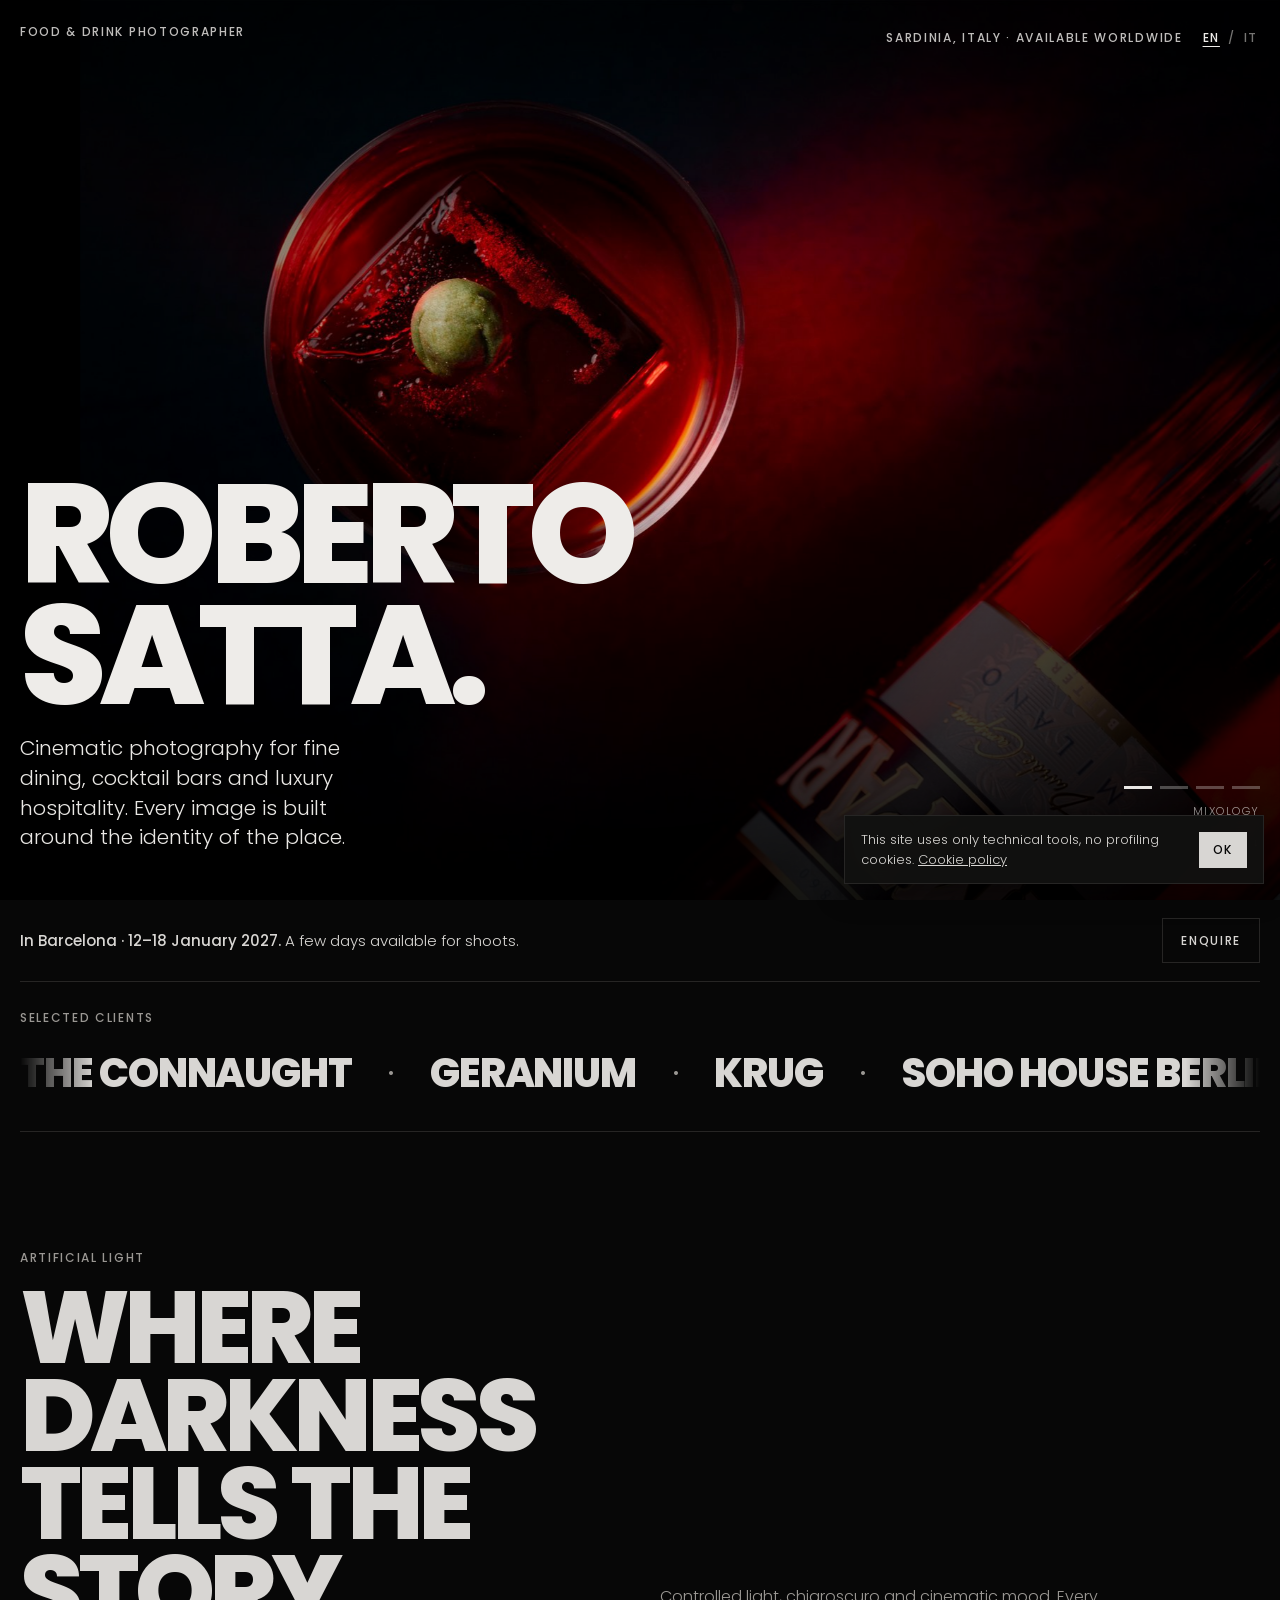
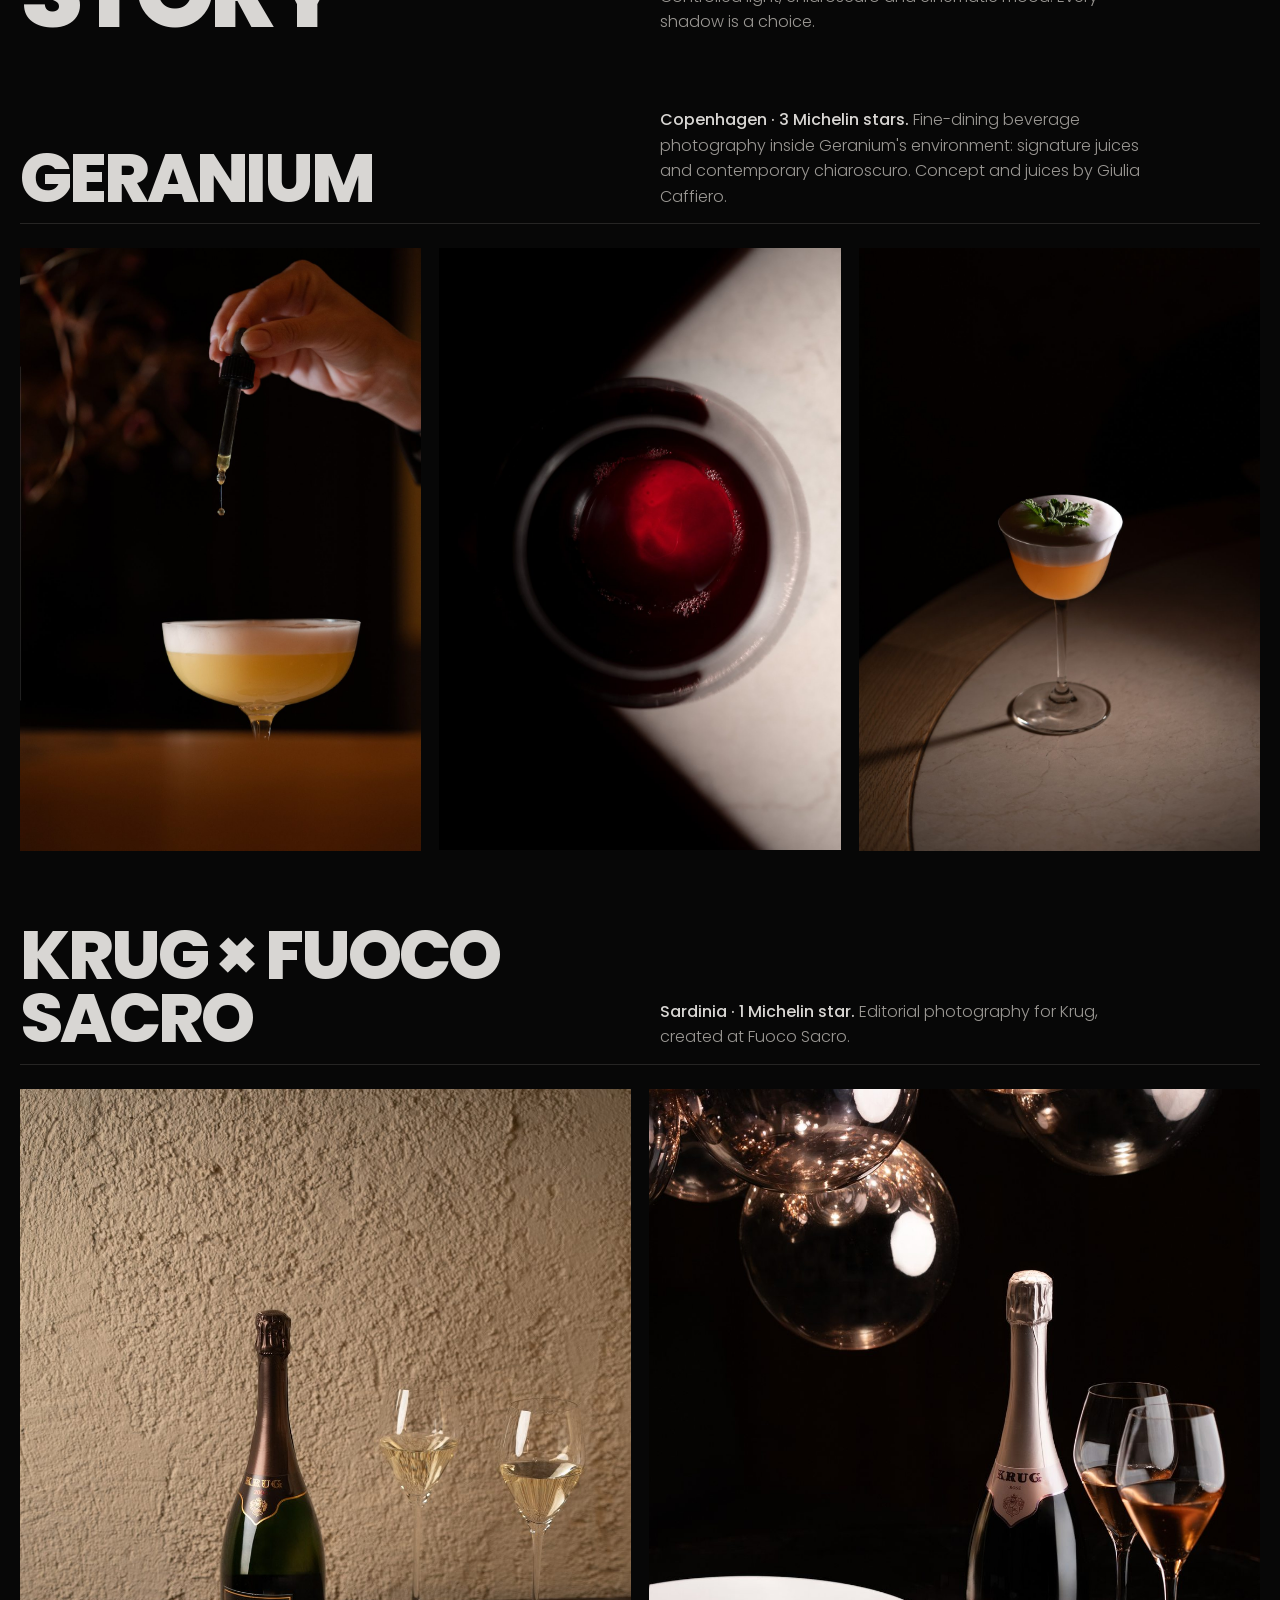
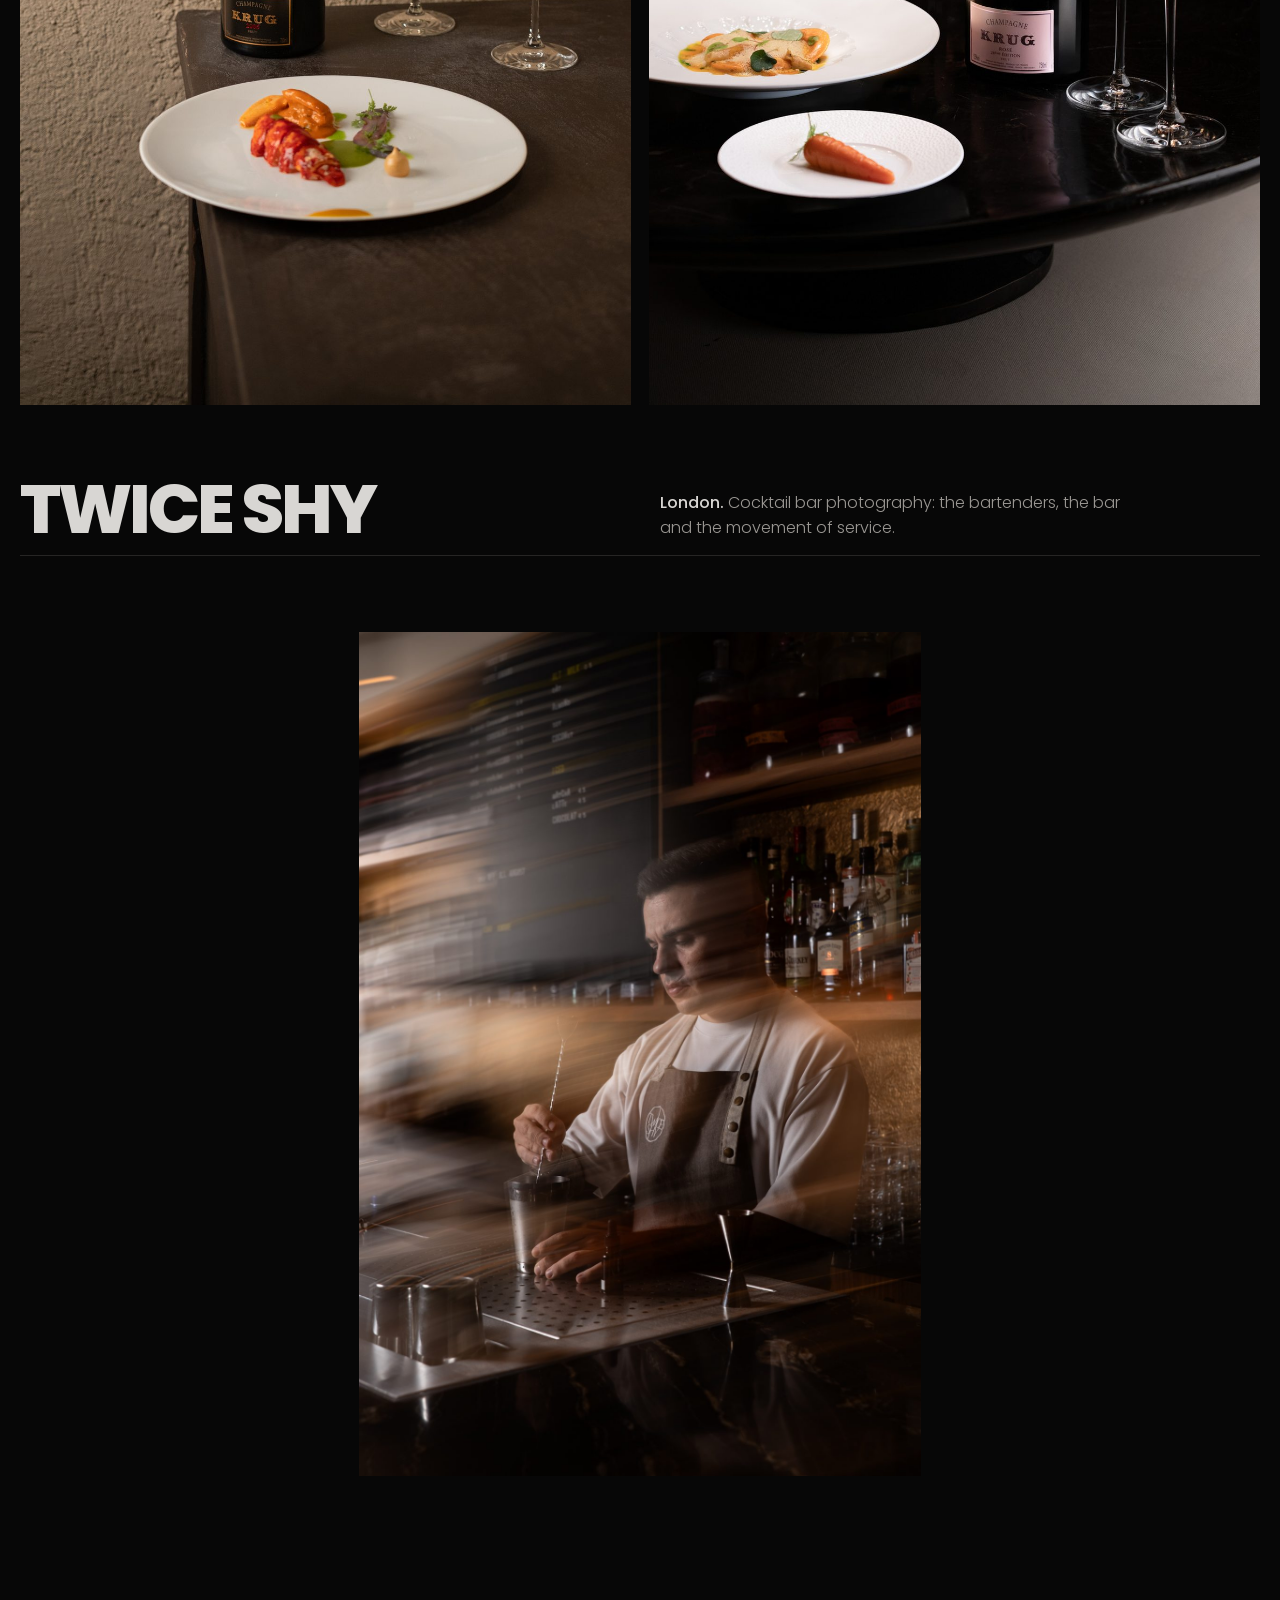
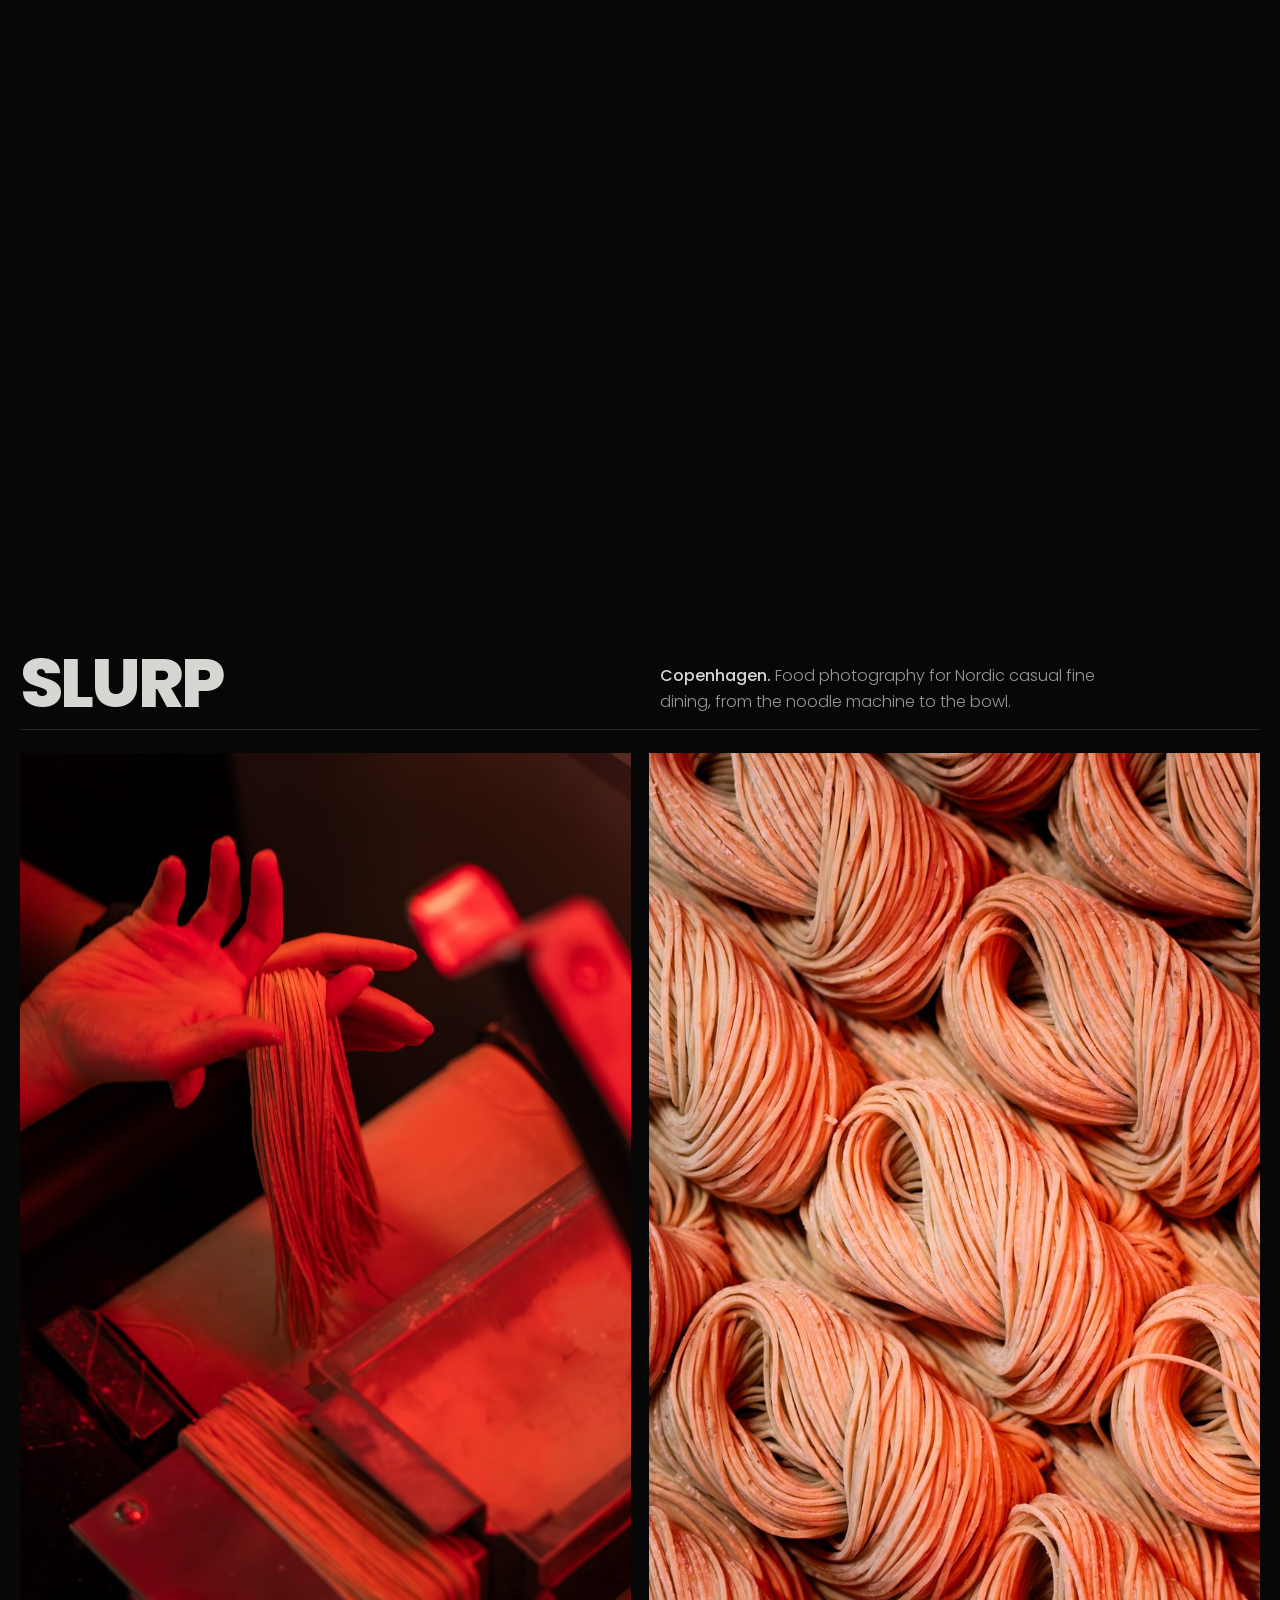
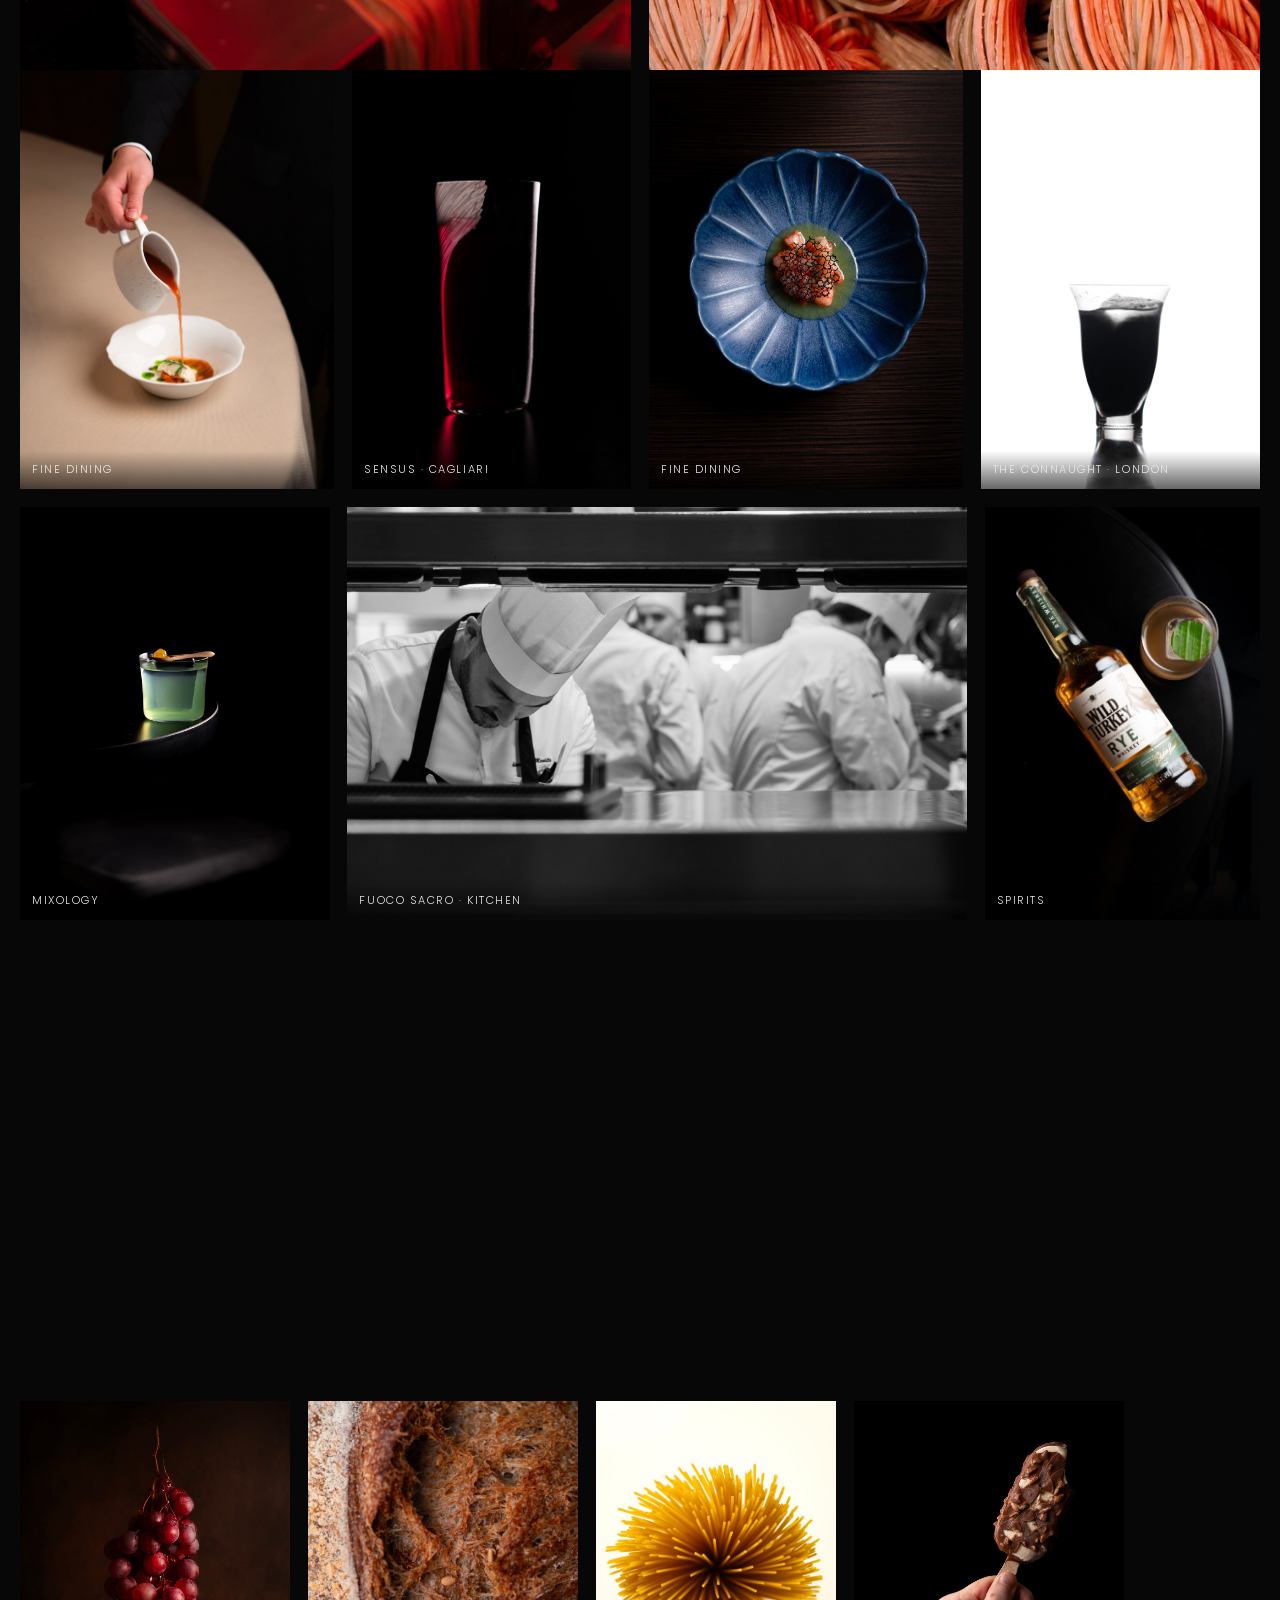
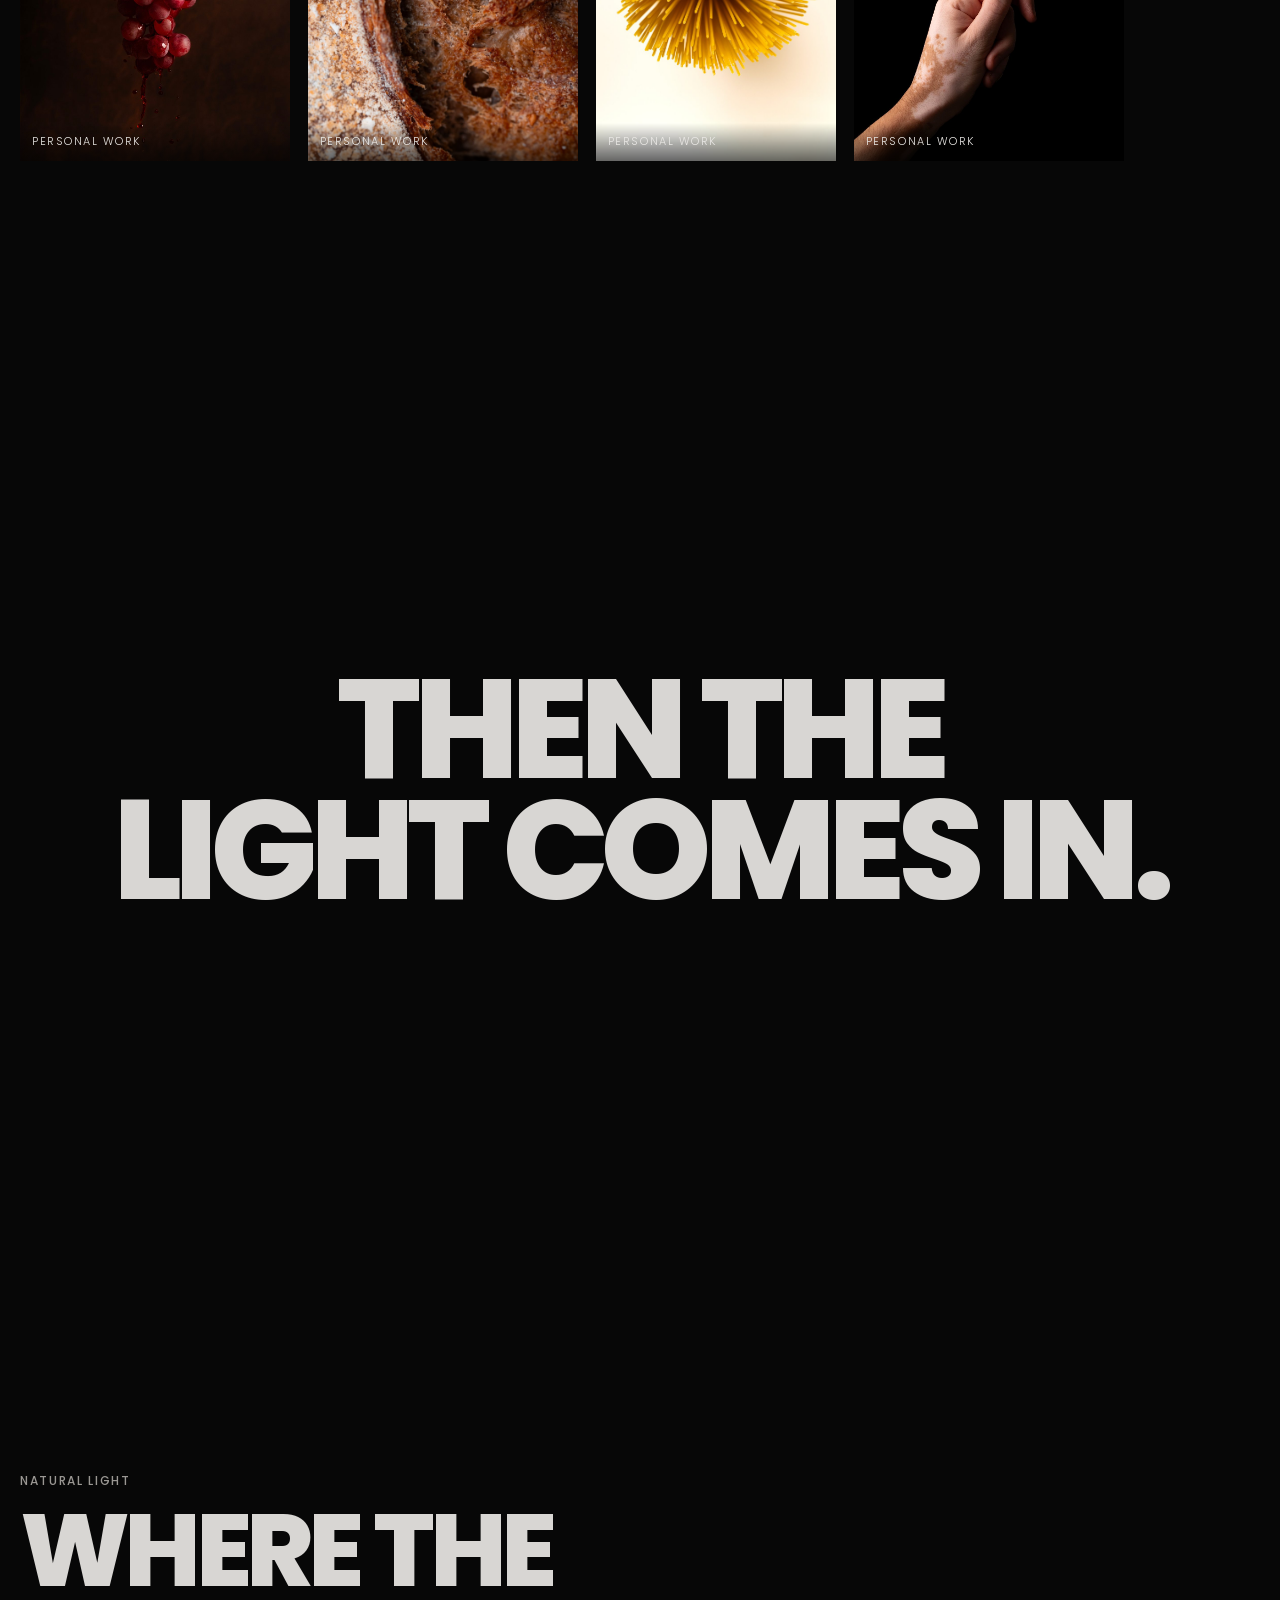
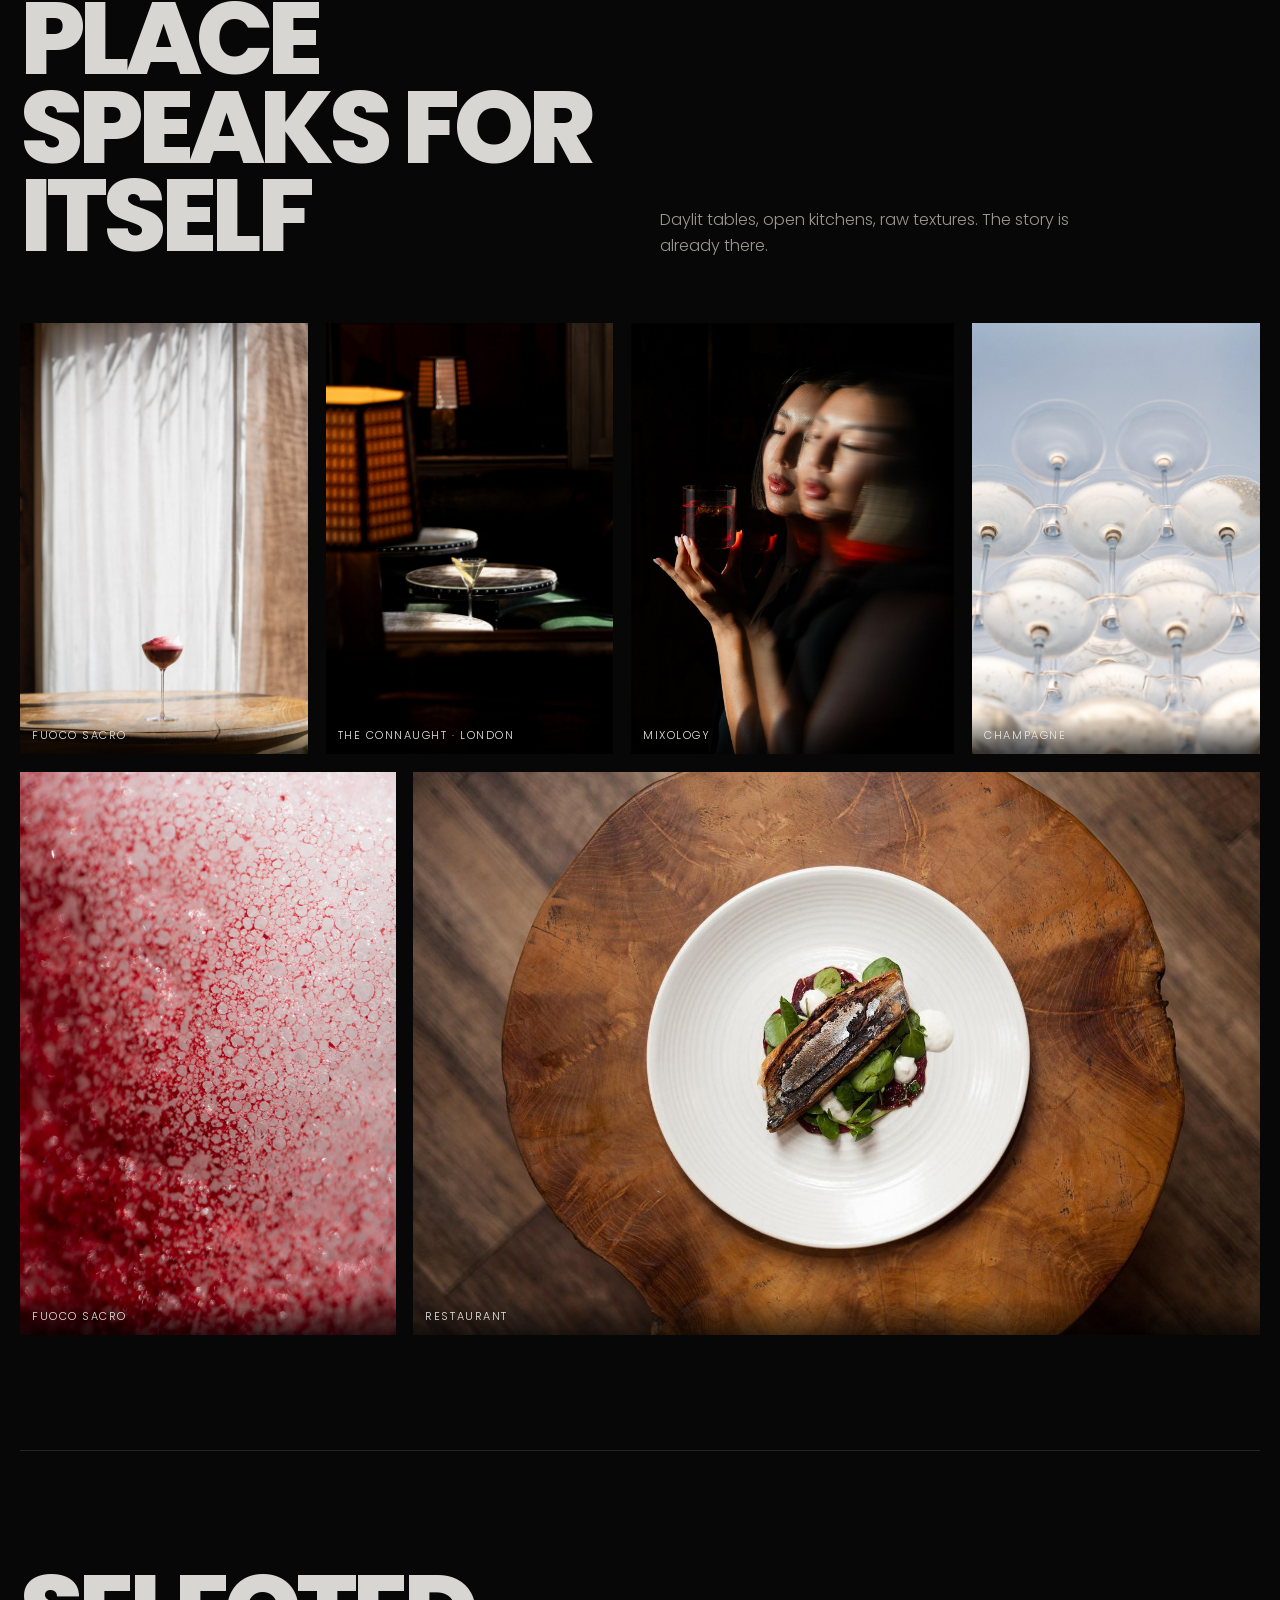
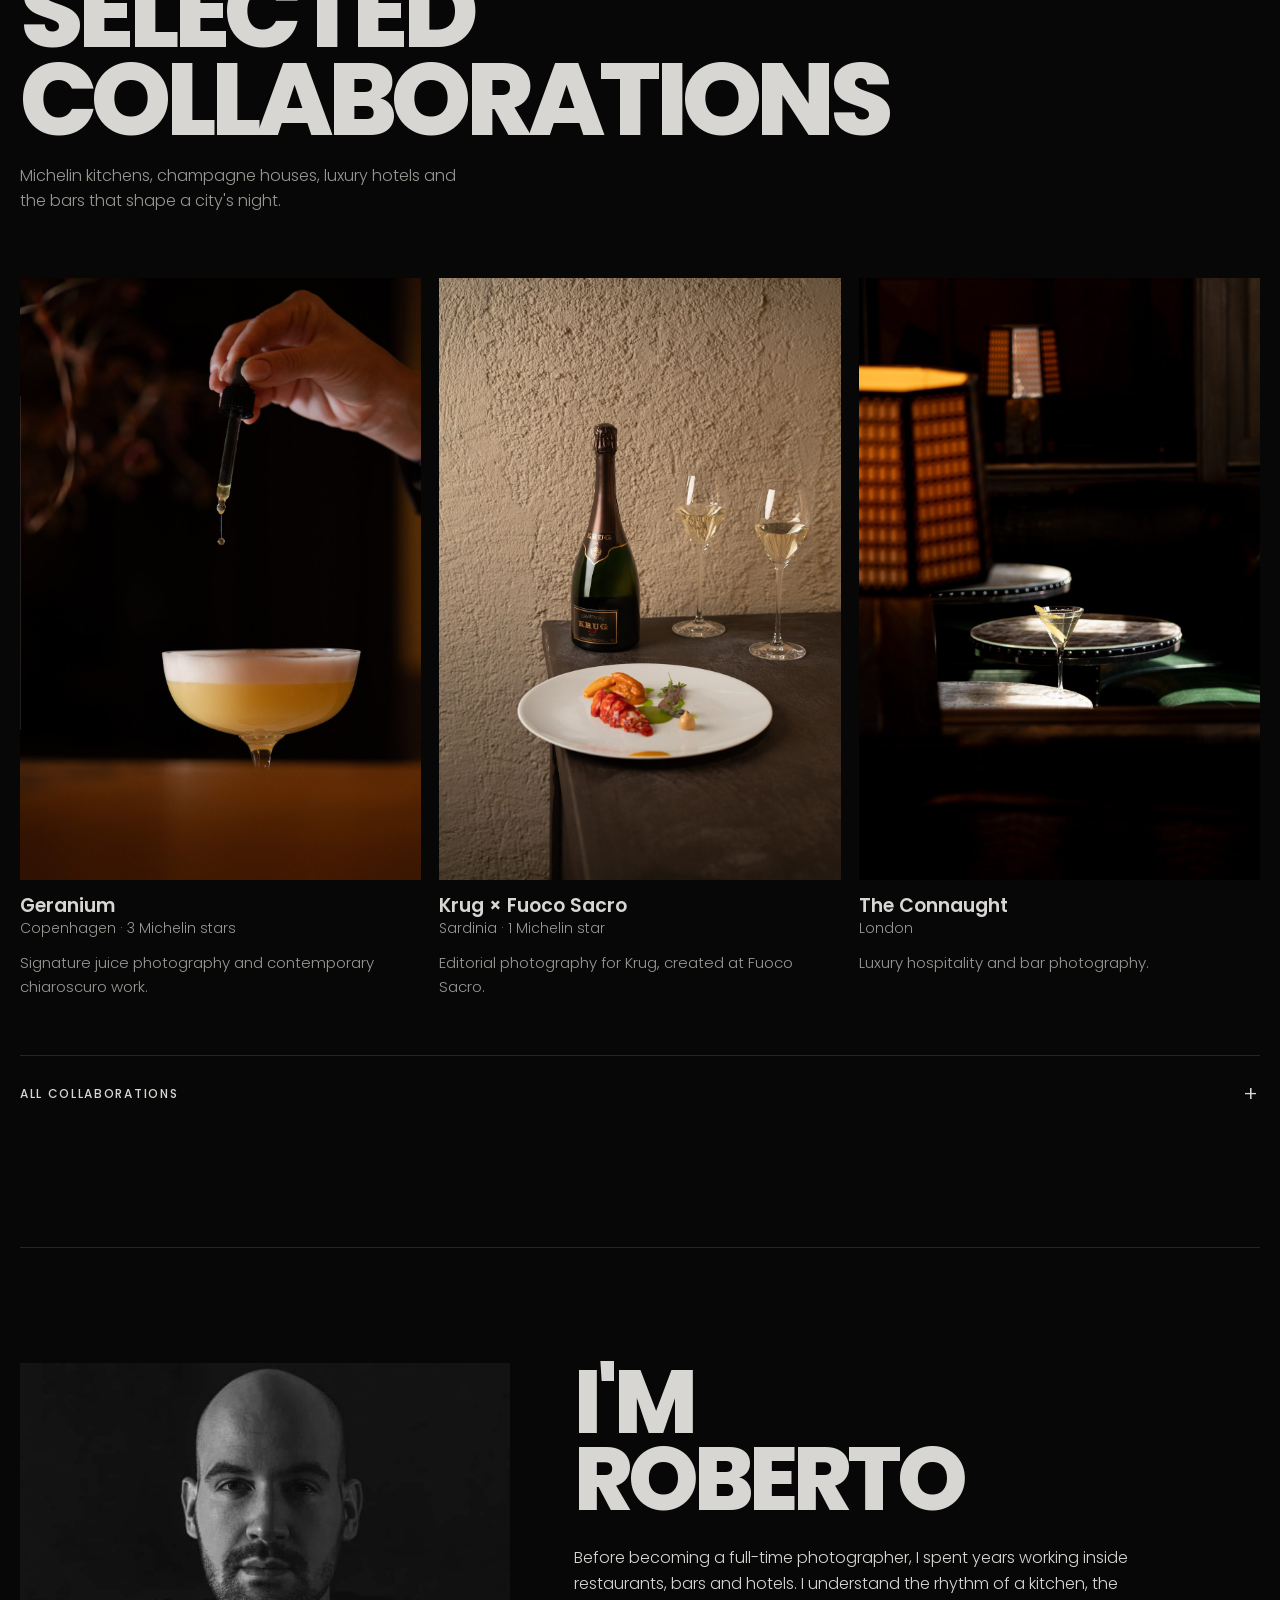
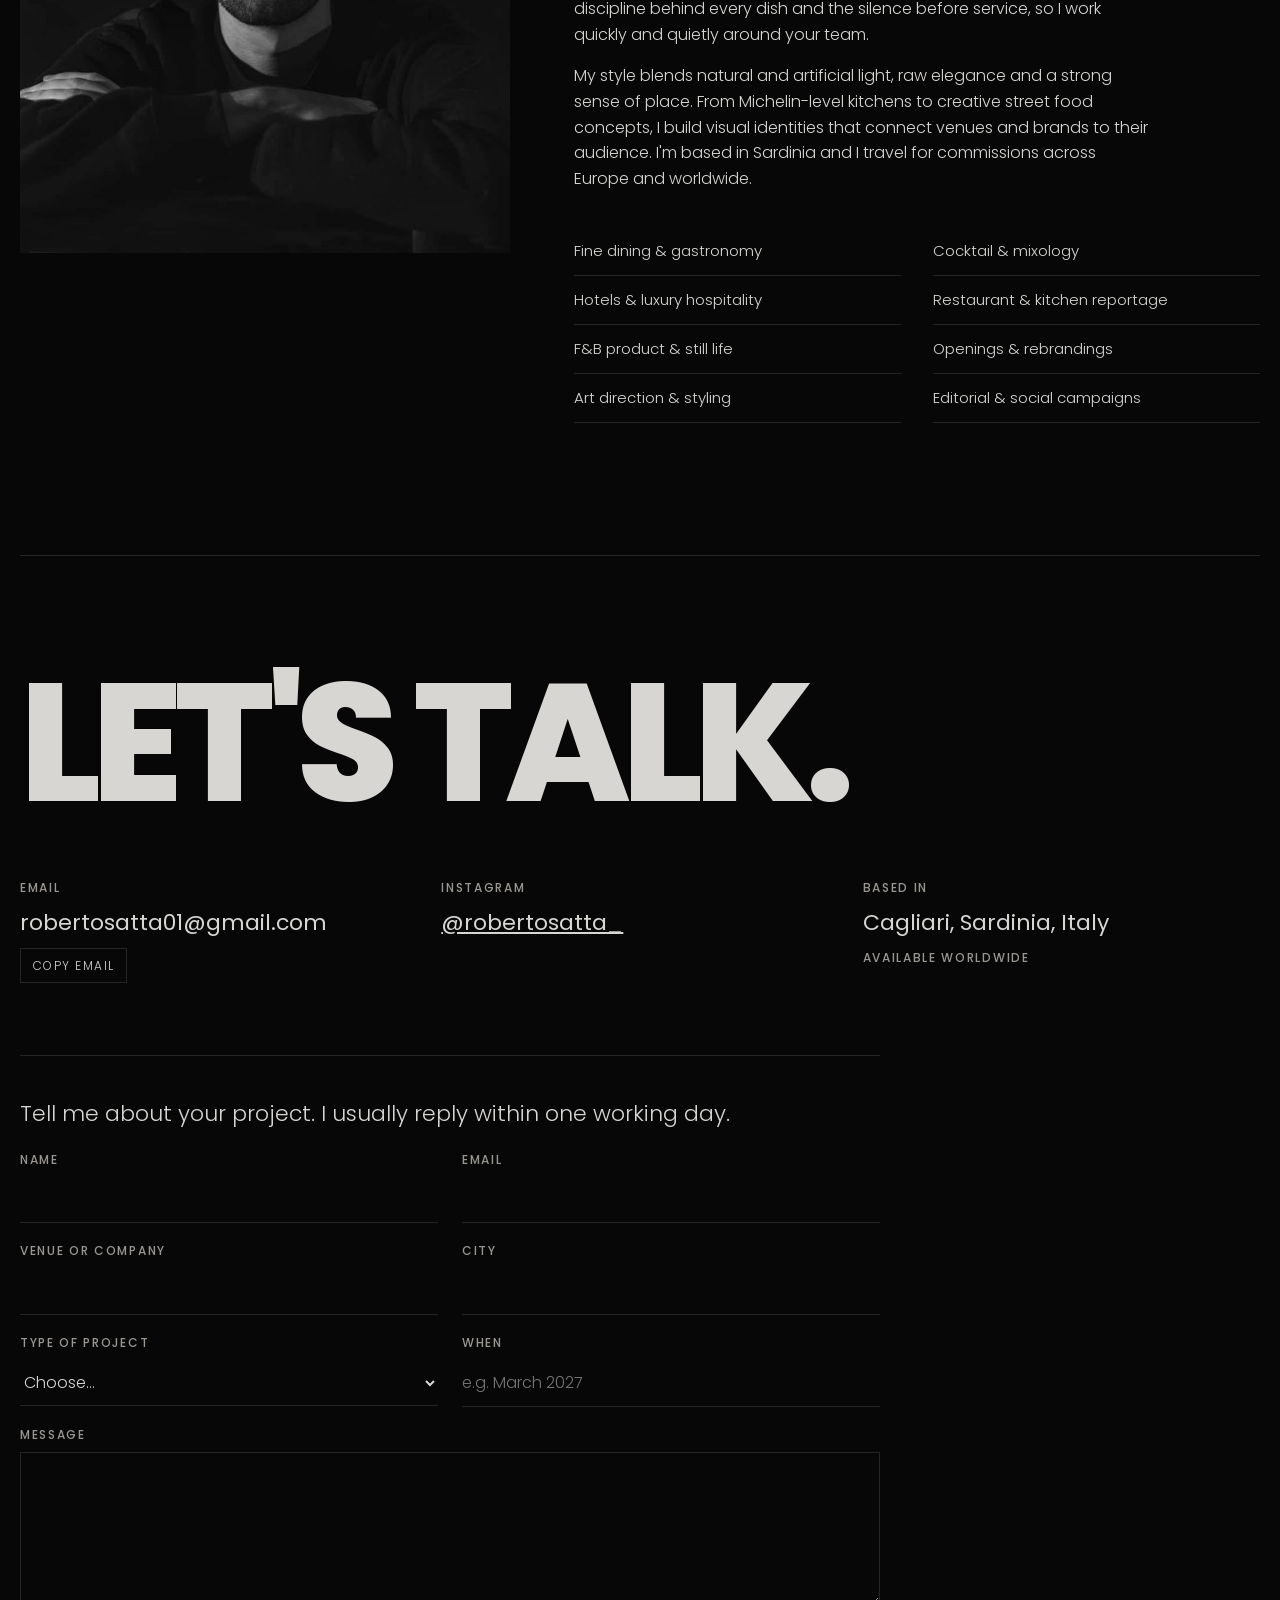
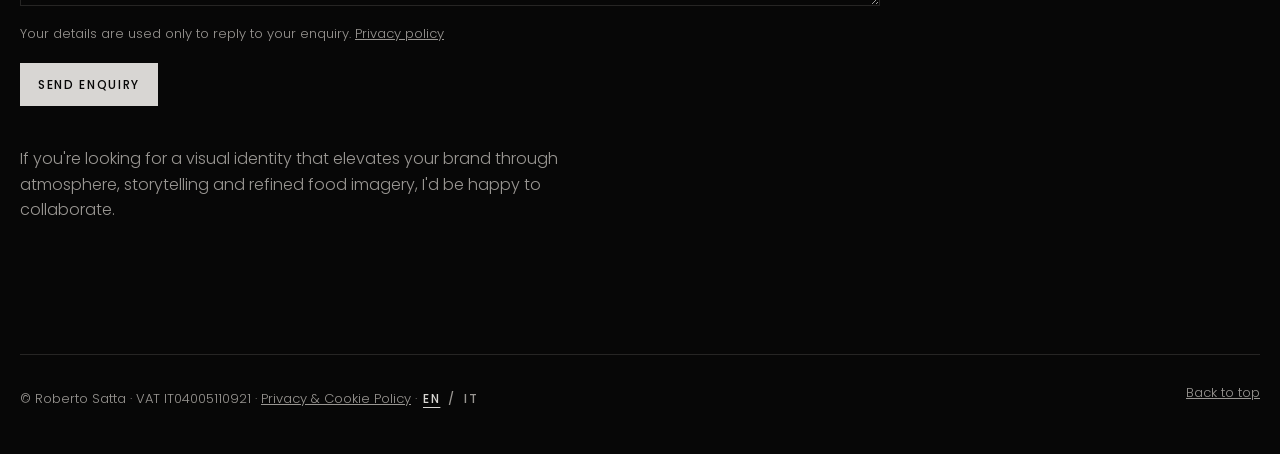
==== commit c820bd52: "Avviso cookie informativo (IT/EN), policy aggiornata Co-Authored-By: Claude Opus 5.5 <noreply@anthro" ====
--- a/index.html
+++ b/index.html
@@ -69,6 +69,16 @@
   .lang button[aria-pressed="true"] { color: #eeece9; text-decoration: underline; text-underline-offset: 4px; }
   footer .lang button[aria-pressed="true"] { color: var(--type); }
   @media (max-width: 560px) { .hero .lang { position: absolute; top: max(14px, env(safe-area-inset-top, 0px)); right: 16px; } .hero-top { padding-right: 70px; } }
+
+
+  /* Cookie notice (only technical storage is used) */
+  .cookie { position: fixed; z-index: 40; right: max(16px, env(safe-area-inset-right, 0px)); bottom: max(16px, env(safe-area-inset-bottom, 0px)); max-width: 420px; display: flex; align-items: center; gap: 16px;
+    padding: 14px 16px; background: rgba(17,17,16,.94); -webkit-backdrop-filter: blur(14px); backdrop-filter: blur(14px); border: 1px solid #262524; color: #d8d6d3; font-size: 13px; line-height: 1.5; box-shadow: 0 8px 30px rgba(0,0,0,.45); }
+  .cookie[hidden] { display: none; }
+  .cookie a { color: inherit; }
+  .cookie button { flex: none; font: inherit; font-size: 12px; font-weight: 500; letter-spacing: .14em; text-transform: uppercase; background: #d8d6d3; color: #070707; border: 0; padding: 9px 14px; cursor: pointer; }
+  body.has-cookie .cta { bottom: calc(max(16px, env(safe-area-inset-bottom, 0px)) + 96px); }
+  @media (max-width: 560px) { .cookie { left: 16px; max-width: none; } }
 
   /* Barcelona note */
   .notice { display: flex; justify-content: space-between; align-items: center; gap: 14px 24px; flex-wrap: wrap; padding: 18px 0; border-bottom: 1px solid var(--line); }
@@ -517,6 +527,10 @@
 
 <a class="btn cta" href="#contact">Let's work together</a>
 
+<div class="cookie" id="cookie" role="region" aria-label="Cookie" hidden>
+  <span>This site uses only technical tools, no profiling cookies. <a href="privacy.html#cookie">Cookie policy</a></span>
+  <button type="button">OK</button>
+</div>
 <div class="lb" id="lb" role="dialog" aria-modal="true" aria-label="Photograph">
   <img alt="">
   <div class="lb-cap"></div>
@@ -527,7 +541,7 @@
 
 <script>
   // Language: Italian for Italian browsers, English otherwise; the choice is remembered
-  const IT = {"Food & Drink Photographer": "Fotografo Food & Drink", "Sardinia, Italy · Available worldwide": "Sardegna, Italia · Disponibile in tutto il mondo", "Cinematic photography for fine dining, cocktail bars and luxury hospitality. Every image is built around the identity of the place.": "Fotografia cinematografica per ristoranti fine dining, cocktail bar e hotel di lusso. Ogni immagine nasce dall'identità del luogo.", "Scroll ↓": "Scorri ↓", "In Barcelona · 12–18 January 2027.": "A Barcellona · 12–18 gennaio 2027.", "A few days available for shoots.": "Qualche giorno disponibile per shooting.", "Enquire": "Scrivimi", "Selected clients": "Alcuni clienti", "Artificial light": "Luce artificiale", "Where darkness": "Dove il buio", "tells the story": "racconta la storia", "Controlled light, chiaroscuro and cinematic mood. Every shadow is a choice.": "Luce controllata, chiaroscuro e atmosfera cinematografica. Ogni ombra è una scelta.", "Copenhagen · 3 Michelin stars.": "Copenaghen · 3 stelle Michelin.", "Fine-dining beverage photography inside Geranium's environment: signature juices and contemporary chiaroscuro. Concept and juices by Giulia Caffiero.": "Fotografia beverage fine dining negli spazi di Geranium: i succhi signature e un chiaroscuro contemporaneo. Concept e succhi di Giulia Caffiero.", "Sardinia · 1 Michelin star.": "Sardegna · 1 stella Michelin.", "Editorial photography for Krug, created at Fuoco Sacro.": "Fotografia editoriale per Krug, realizzata a Fuoco Sacro.", "London.": "Londra.", "Cocktail bar photography: the bartenders, the bar and the movement of service.": "Fotografia di cocktail bar: i bartender, il bancone e il movimento del servizio.", "Copenhagen.": "Copenaghen.", "Food photography for Nordic casual fine dining, from the noodle machine to the bowl.": "Fotografia food per il casual fine dining nordico, dalla macchina della pasta alla ciotola.", "The Connaught · London": "The Connaught · Londra", "Fuoco Sacro · Kitchen": "Fuoco Sacro · Cucina", "Spirits": "Distillati", "Kitchen reportage": "Reportage in cucina", "Personal work": "Lavori personali", "Then the": "Poi", "light comes in.": "arriva la luce.", "Same eye. Different atmosphere.": "Stesso sguardo. Un'altra atmosfera.", "Natural light": "Luce naturale", "Where the place": "Dove il luogo", "speaks for itself": "parla da sé", "Daylit tables, open kitchens, raw textures. The story is already there.": "Tavole alla luce del giorno, cucine aperte, texture vere. La storia è già lì.", "Restaurant": "Ristorante", "Selected": "Collaborazioni", "collaborations": "selezionate", "Michelin kitchens, champagne houses, luxury hotels and the bars that shape a city's night.": "Cucine stellate, maison di champagne, hotel di lusso e i bar che fanno la notte di una città.", "Copenhagen · 3 Michelin stars": "Copenaghen · 3 stelle Michelin", "Signature juice photography and contemporary chiaroscuro work.": "Fotografia dei succhi signature e lavoro in chiaroscuro contemporaneo.", "Sardinia · 1 Michelin star": "Sardegna · 1 stella Michelin", "London": "Londra", "Luxury hospitality and bar photography.": "Fotografia per l'hospitality di lusso e per il bar.", "All collaborations": "Tutte le collaborazioni", "Fine dining & Michelin": "Fine dining e Michelin", "· Copenhagen, 3★ Michelin": "· Copenaghen, 3★ Michelin", "· Sardinia, 1★ Michelin": "· Sardegna, 1★ Michelin", "Photography featured in the official Fuoco Sacro publication.": "Foto pubblicate nel libro ufficiale di Fuoco Sacro.", "Hospitality & luxury": "Hospitality e lusso", "· London": "· Londra", "Luxury hospitality.": "Hospitality di lusso.", "· Sardinia, 5★L": "· Sardegna, 5★L", "Luxury hospitality and landscape storytelling.": "Hospitality di lusso e racconto del paesaggio.", "· Sardinia, 4★": "· Sardegna, 4★", "Resort and F&B photography.": "Fotografia del resort e del food & beverage.", "International projects": "Progetti internazionali", "Creative food project developed with the head chef.": "Progetto food creativo sviluppato con l'head chef.", "· Copenhagen": "· Copenaghen", "Natural-light food photography for Nordic casual fine dining.": "Fotografia food in luce naturale per il casual fine dining nordico.", "Cocktail identity and nightlife visual storytelling.": "Identità dei cocktail e racconto visivo della notte.", "Food photography and brand storytelling.": "Fotografia food e storytelling del brand.", "Editorial contribution.": "Contributo editoriale.", "Photography featured in multiple articles.": "Foto pubblicate in diversi articoli.", "Food Festival: event and culinary coverage.": "Food Festival: copertura dell'evento e della cucina.", "Bars & mixology": "Bar e mixology", "Cocktail identity and visual direction.": "Identità dei cocktail e direzione visiva.", "Creative mixology photography.": "Fotografia creativa di mixology.", "Drink identity and bar visuals.": "Identità dei drink e immagini del bar.", "Food & casual dining": "Food e casual dining", "Japanese-inspired food photography and visual identity.": "Fotografia food di ispirazione giapponese e identità visiva.", "Restaurant photography focused on color, texture and plating.": "Fotografia di ristorante: colore, texture e impiattamento.", "Artisanal pizza photography and brand imagery.": "Fotografia di pizza artigianale e immagini per il brand.", "Special projects": "Progetti speciali", "· Founder & Creative Director": "· Fondatore e direttore creativo", "Visual identity and annual event direction.": "Identità visiva e direzione dell'evento annuale.", "· Fine-art exhibition, 2025/2026": "· Mostra fine-art, 2025/2026", "Personal artistic food photography series.": "Serie personale di fotografia food d'autore.", "Shortlisted in 2025 and 2026.": "In shortlist nel 2025 e nel 2026.", "I'm": "Sono", "Before becoming a full-time photographer, I spent years working inside restaurants, bars and hotels. I understand the rhythm of a kitchen, the discipline behind every dish and the silence before service, so I work quickly and quietly around your team.": "Prima di diventare fotografo a tempo pieno ho lavorato per anni dentro ristoranti, bar e hotel. Conosco il ritmo di una cucina, la disciplina dietro ogni piatto e il silenzio prima del servizio: per questo lavoro in modo rapido e discreto accanto al vostro team.", "My style blends natural and artificial light, raw elegance and a strong sense of place. From Michelin-level kitchens to creative street food concepts, I build visual identities that connect venues and brands to their audience. I'm based in Sardinia and I travel for commissions across Europe and worldwide.": "Il mio stile unisce luce naturale e artificiale, un'eleganza essenziale e un forte senso del luogo. Dalle cucine stellate ai format street food più creativi, costruisco identità visive che avvicinano locali e brand al loro pubblico. Vivo in Sardegna e viaggio per lavoro in Europa e nel mondo.", "Fine dining & gastronomy": "Fine dining e alta cucina", "Cocktail & mixology": "Cocktail e mixology", "Hotels & luxury hospitality": "Hotel e hospitality di lusso", "Restaurant & kitchen reportage": "Reportage in sala e in cucina", "F&B product & still life": "Prodotto F&B e still life", "Openings & rebrandings": "Aperture e rebranding", "Art direction & styling": "Art direction e styling", "Editorial & social campaigns": "Editoriali e campagne social", "Let's talk.": "Parliamone.", "Copy email": "Copia email", "Copied": "Copiata", "Based in": "Base", "Cagliari, Sardinia, Italy": "Cagliari, Sardegna, Italia", "Available worldwide": "Disponibile in tutto il mondo", "Tell me about your project. I usually reply within one working day.": "Raccontatemi il vostro progetto. Di solito rispondo entro un giorno lavorativo.", "Name": "Nome", "Venue or company": "Locale o azienda", "City": "Città", "Type of project": "Tipo di progetto", "Choose…": "Scegli…", "Drinks or food brand": "Brand food o drink", "PR or creative agency": "Agenzia PR o creativa", "Editorial": "Editoriale", "Other": "Altro", "When": "Quando", "Message": "Messaggio", "Send enquiry": "Invia richiesta", "If you're looking for a visual identity that elevates your brand through atmosphere, storytelling and refined food imagery, I'd be happy to collaborate.": "Se cercate un'identità visiva che dia valore al vostro brand con atmosfera, racconto e immagini food curate, sarò felice di collaborare.", "Back to top": "Torna su", "Let's work together": "Lavoriamo insieme", "Geranium · Copenhagen": "Geranium · Copenaghen", "Krug × Fuoco Sacro · Sardinia": "Krug × Fuoco Sacro · Sardegna", "Slurp · Copenhagen": "Slurp · Copenaghen", "Please add your name, a valid email and a short message.": "Inserite il nome, un'email valida e un breve messaggio.", "Sending…": "Invio in corso…", "Thank you. Your message has arrived, I’ll get back to you soon.": "Grazie, il messaggio è arrivato. Vi rispondo presto.", "Something went wrong. Please write to me at": "Qualcosa non ha funzionato. Scrivetemi a", "e.g. March 2027": "es. marzo 2027", "Choose photograph": "Scegli la foto", "Photograph": "Foto", "Close": "Chiudi", "Previous": "Precedente", "Next": "Successiva", "Roberto Satta — food & drink photographer based in Sardinia, Italy, available worldwide.": "Roberto Satta — fotografo food & drink con base in Sardegna, disponibile in tutto il mondo.", "Your details are used only to reply to your enquiry.": "I dati inseriti servono solo per rispondere alla richiesta.", "Privacy policy": "Informativa privacy", "VAT IT04005110921": "P.IVA IT04005110921"};
+  const IT = {"Food & Drink Photographer": "Fotografo Food & Drink", "Sardinia, Italy · Available worldwide": "Sardegna, Italia · Disponibile in tutto il mondo", "Cinematic photography for fine dining, cocktail bars and luxury hospitality. Every image is built around the identity of the place.": "Fotografia cinematografica per ristoranti fine dining, cocktail bar e hotel di lusso. Ogni immagine nasce dall'identità del luogo.", "Scroll ↓": "Scorri ↓", "In Barcelona · 12–18 January 2027.": "A Barcellona · 12–18 gennaio 2027.", "A few days available for shoots.": "Qualche giorno disponibile per shooting.", "Enquire": "Scrivimi", "Selected clients": "Alcuni clienti", "Artificial light": "Luce artificiale", "Where darkness": "Dove il buio", "tells the story": "racconta la storia", "Controlled light, chiaroscuro and cinematic mood. Every shadow is a choice.": "Luce controllata, chiaroscuro e atmosfera cinematografica. Ogni ombra è una scelta.", "Copenhagen · 3 Michelin stars.": "Copenaghen · 3 stelle Michelin.", "Fine-dining beverage photography inside Geranium's environment: signature juices and contemporary chiaroscuro. Concept and juices by Giulia Caffiero.": "Fotografia beverage fine dining negli spazi di Geranium: i succhi signature e un chiaroscuro contemporaneo. Concept e succhi di Giulia Caffiero.", "Sardinia · 1 Michelin star.": "Sardegna · 1 stella Michelin.", "Editorial photography for Krug, created at Fuoco Sacro.": "Fotografia editoriale per Krug, realizzata a Fuoco Sacro.", "London.": "Londra.", "Cocktail bar photography: the bartenders, the bar and the movement of service.": "Fotografia di cocktail bar: i bartender, il bancone e il movimento del servizio.", "Copenhagen.": "Copenaghen.", "Food photography for Nordic casual fine dining, from the noodle machine to the bowl.": "Fotografia food per il casual fine dining nordico, dalla macchina della pasta alla ciotola.", "The Connaught · London": "The Connaught · Londra", "Fuoco Sacro · Kitchen": "Fuoco Sacro · Cucina", "Spirits": "Distillati", "Kitchen reportage": "Reportage in cucina", "Personal work": "Lavori personali", "Then the": "Poi", "light comes in.": "arriva la luce.", "Same eye. Different atmosphere.": "Stesso sguardo. Un'altra atmosfera.", "Natural light": "Luce naturale", "Where the place": "Dove il luogo", "speaks for itself": "parla da sé", "Daylit tables, open kitchens, raw textures. The story is already there.": "Tavole alla luce del giorno, cucine aperte, texture vere. La storia è già lì.", "Restaurant": "Ristorante", "Selected": "Collaborazioni", "collaborations": "selezionate", "Michelin kitchens, champagne houses, luxury hotels and the bars that shape a city's night.": "Cucine stellate, maison di champagne, hotel di lusso e i bar che fanno la notte di una città.", "Copenhagen · 3 Michelin stars": "Copenaghen · 3 stelle Michelin", "Signature juice photography and contemporary chiaroscuro work.": "Fotografia dei succhi signature e lavoro in chiaroscuro contemporaneo.", "Sardinia · 1 Michelin star": "Sardegna · 1 stella Michelin", "London": "Londra", "Luxury hospitality and bar photography.": "Fotografia per l'hospitality di lusso e per il bar.", "All collaborations": "Tutte le collaborazioni", "Fine dining & Michelin": "Fine dining e Michelin", "· Copenhagen, 3★ Michelin": "· Copenaghen, 3★ Michelin", "· Sardinia, 1★ Michelin": "· Sardegna, 1★ Michelin", "Photography featured in the official Fuoco Sacro publication.": "Foto pubblicate nel libro ufficiale di Fuoco Sacro.", "Hospitality & luxury": "Hospitality e lusso", "· London": "· Londra", "Luxury hospitality.": "Hospitality di lusso.", "· Sardinia, 5★L": "· Sardegna, 5★L", "Luxury hospitality and landscape storytelling.": "Hospitality di lusso e racconto del paesaggio.", "· Sardinia, 4★": "· Sardegna, 4★", "Resort and F&B photography.": "Fotografia del resort e del food & beverage.", "International projects": "Progetti internazionali", "Creative food project developed with the head chef.": "Progetto food creativo sviluppato con l'head chef.", "· Copenhagen": "· Copenaghen", "Natural-light food photography for Nordic casual fine dining.": "Fotografia food in luce naturale per il casual fine dining nordico.", "Cocktail identity and nightlife visual storytelling.": "Identità dei cocktail e racconto visivo della notte.", "Food photography and brand storytelling.": "Fotografia food e storytelling del brand.", "Editorial contribution.": "Contributo editoriale.", "Photography featured in multiple articles.": "Foto pubblicate in diversi articoli.", "Food Festival: event and culinary coverage.": "Food Festival: copertura dell'evento e della cucina.", "Bars & mixology": "Bar e mixology", "Cocktail identity and visual direction.": "Identità dei cocktail e direzione visiva.", "Creative mixology photography.": "Fotografia creativa di mixology.", "Drink identity and bar visuals.": "Identità dei drink e immagini del bar.", "Food & casual dining": "Food e casual dining", "Japanese-inspired food photography and visual identity.": "Fotografia food di ispirazione giapponese e identità visiva.", "Restaurant photography focused on color, texture and plating.": "Fotografia di ristorante: colore, texture e impiattamento.", "Artisanal pizza photography and brand imagery.": "Fotografia di pizza artigianale e immagini per il brand.", "Special projects": "Progetti speciali", "· Founder & Creative Director": "· Fondatore e direttore creativo", "Visual identity and annual event direction.": "Identità visiva e direzione dell'evento annuale.", "· Fine-art exhibition, 2025/2026": "· Mostra fine-art, 2025/2026", "Personal artistic food photography series.": "Serie personale di fotografia food d'autore.", "Shortlisted in 2025 and 2026.": "In shortlist nel 2025 e nel 2026.", "I'm": "Sono", "Before becoming a full-time photographer, I spent years working inside restaurants, bars and hotels. I understand the rhythm of a kitchen, the discipline behind every dish and the silence before service, so I work quickly and quietly around your team.": "Prima di diventare fotografo a tempo pieno ho lavorato per anni dentro ristoranti, bar e hotel. Conosco il ritmo di una cucina, la disciplina dietro ogni piatto e il silenzio prima del servizio: per questo lavoro in modo rapido e discreto accanto al vostro team.", "My style blends natural and artificial light, raw elegance and a strong sense of place. From Michelin-level kitchens to creative street food concepts, I build visual identities that connect venues and brands to their audience. I'm based in Sardinia and I travel for commissions across Europe and worldwide.": "Il mio stile unisce luce naturale e artificiale, un'eleganza essenziale e un forte senso del luogo. Dalle cucine stellate ai format street food più creativi, costruisco identità visive che avvicinano locali e brand al loro pubblico. Vivo in Sardegna e viaggio per lavoro in Europa e nel mondo.", "Fine dining & gastronomy": "Fine dining e alta cucina", "Cocktail & mixology": "Cocktail e mixology", "Hotels & luxury hospitality": "Hotel e hospitality di lusso", "Restaurant & kitchen reportage": "Reportage in sala e in cucina", "F&B product & still life": "Prodotto F&B e still life", "Openings & rebrandings": "Aperture e rebranding", "Art direction & styling": "Art direction e styling", "Editorial & social campaigns": "Editoriali e campagne social", "Let's talk.": "Parliamone.", "Copy email": "Copia email", "Copied": "Copiata", "Based in": "Base", "Cagliari, Sardinia, Italy": "Cagliari, Sardegna, Italia", "Available worldwide": "Disponibile in tutto il mondo", "Tell me about your project. I usually reply within one working day.": "Raccontatemi il vostro progetto. Di solito rispondo entro un giorno lavorativo.", "Name": "Nome", "Venue or company": "Locale o azienda", "City": "Città", "Type of project": "Tipo di progetto", "Choose…": "Scegli…", "Drinks or food brand": "Brand food o drink", "PR or creative agency": "Agenzia PR o creativa", "Editorial": "Editoriale", "Other": "Altro", "When": "Quando", "Message": "Messaggio", "Send enquiry": "Invia richiesta", "If you're looking for a visual identity that elevates your brand through atmosphere, storytelling and refined food imagery, I'd be happy to collaborate.": "Se cercate un'identità visiva che dia valore al vostro brand con atmosfera, racconto e immagini food curate, sarò felice di collaborare.", "Back to top": "Torna su", "Let's work together": "Lavoriamo insieme", "Geranium · Copenhagen": "Geranium · Copenaghen", "Krug × Fuoco Sacro · Sardinia": "Krug × Fuoco Sacro · Sardegna", "Slurp · Copenhagen": "Slurp · Copenaghen", "Please add your name, a valid email and a short message.": "Inserite il nome, un'email valida e un breve messaggio.", "Sending…": "Invio in corso…", "Thank you. Your message has arrived, I’ll get back to you soon.": "Grazie, il messaggio è arrivato. Vi rispondo presto.", "Something went wrong. Please write to me at": "Qualcosa non ha funzionato. Scrivetemi a", "e.g. March 2027": "es. marzo 2027", "Choose photograph": "Scegli la foto", "Photograph": "Foto", "Close": "Chiudi", "Previous": "Precedente", "Next": "Successiva", "Roberto Satta — food & drink photographer based in Sardinia, Italy, available worldwide.": "Roberto Satta — fotografo food & drink con base in Sardegna, disponibile in tutto il mondo.", "Your details are used only to reply to your enquiry.": "I dati inseriti servono solo per rispondere alla richiesta.", "Privacy policy": "Informativa privacy", "VAT IT04005110921": "P.IVA IT04005110921", "This site uses only technical tools, no profiling cookies.": "Questo sito usa solo strumenti tecnici, niente cookie di profilazione.", "Cookie policy": "Cookie policy"};
   let LANG = 'en';
   try { LANG = localStorage.getItem('lang') || ''; } catch (e) { LANG = ''; }
   if (LANG !== 'en' && LANG !== 'it') LANG = (navigator.language || '').toLowerCase().startsWith('it') ? 'it' : 'en';
@@ -761,6 +775,16 @@
     applyLang();
   }));
   applyLang();
+
+  // Cookie notice: shown once, the choice is remembered in this browser
+  const ck = document.getElementById('cookie');
+  let ckSeen = false;
+  try { ckSeen = localStorage.getItem('cookie-ok') === '1'; } catch (e) {}
+  if (!ckSeen) { ck.hidden = false; document.body.classList.add('has-cookie'); }
+  ck.querySelector('button').addEventListener('click', () => {
+    ck.hidden = true; document.body.classList.remove('has-cookie');
+    try { localStorage.setItem('cookie-ok', '1'); } catch (e) {}
+  });
 </script>
 </body>
 </html>
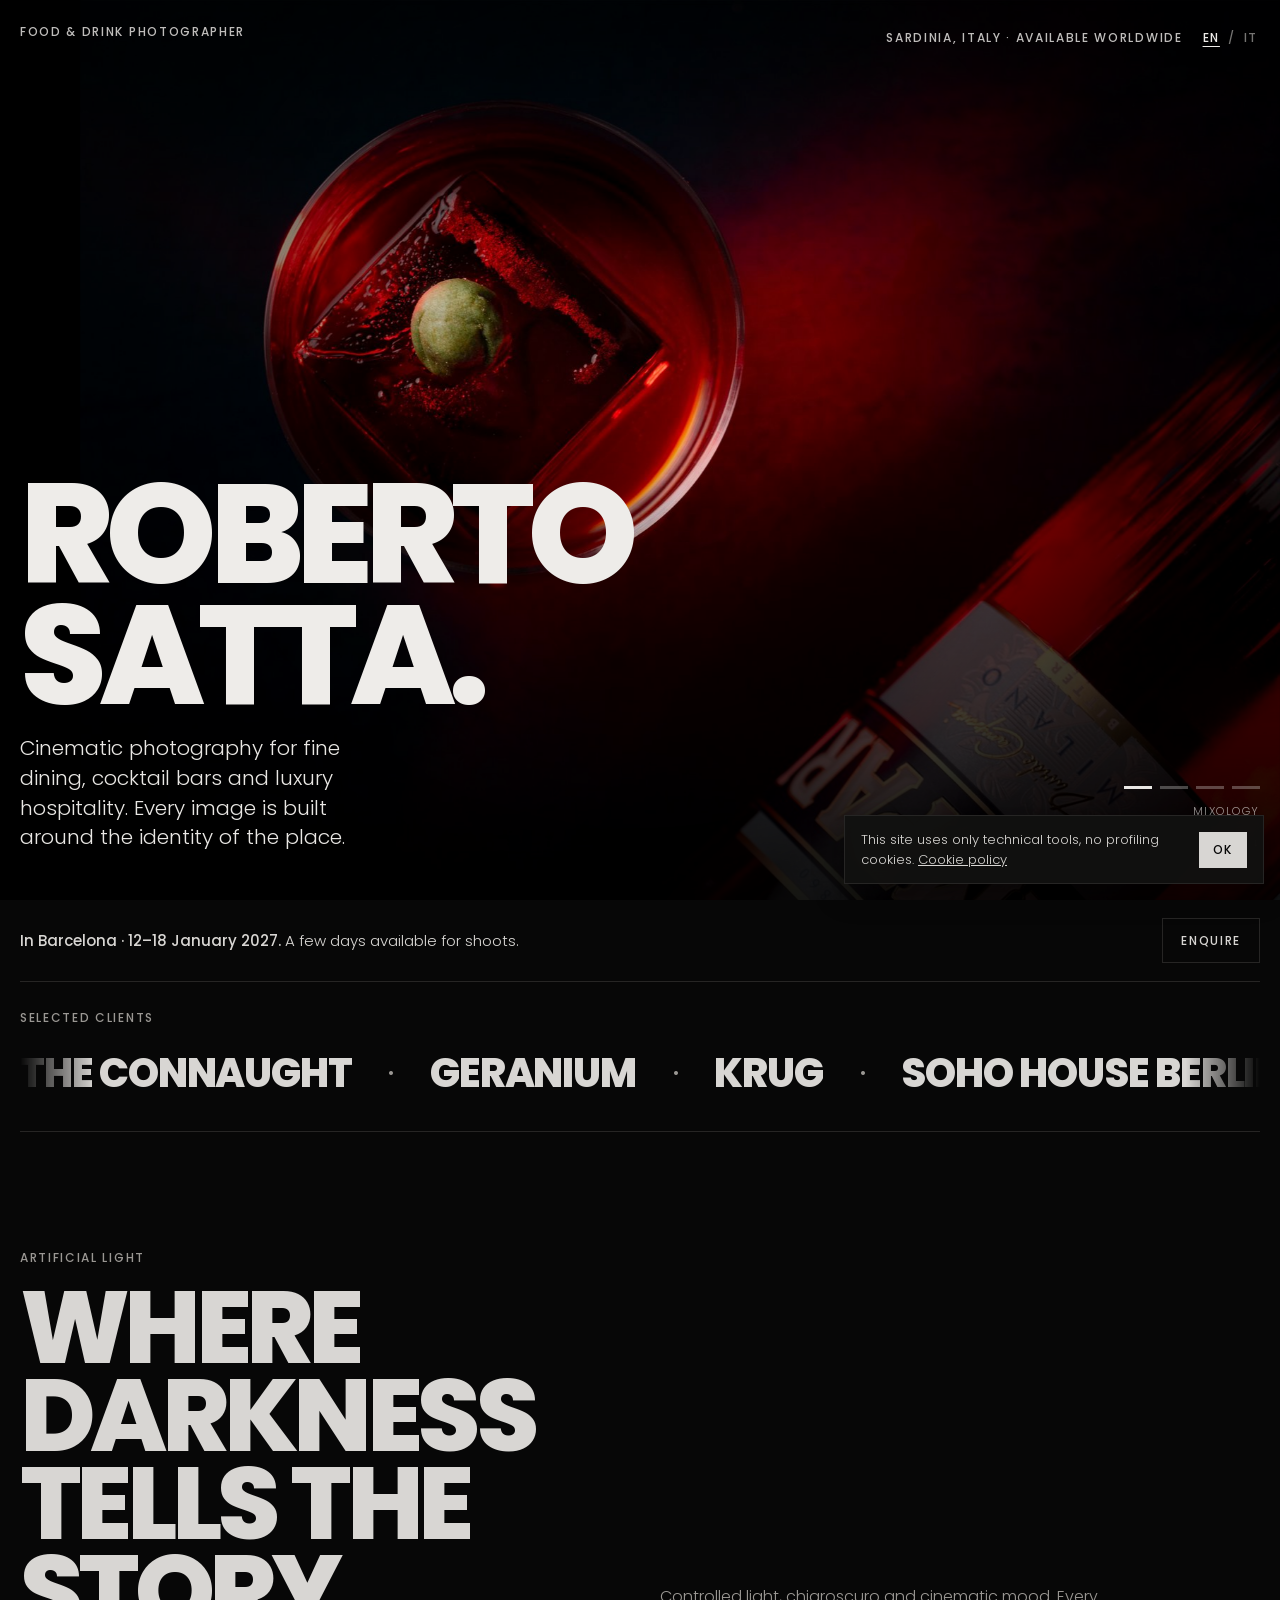
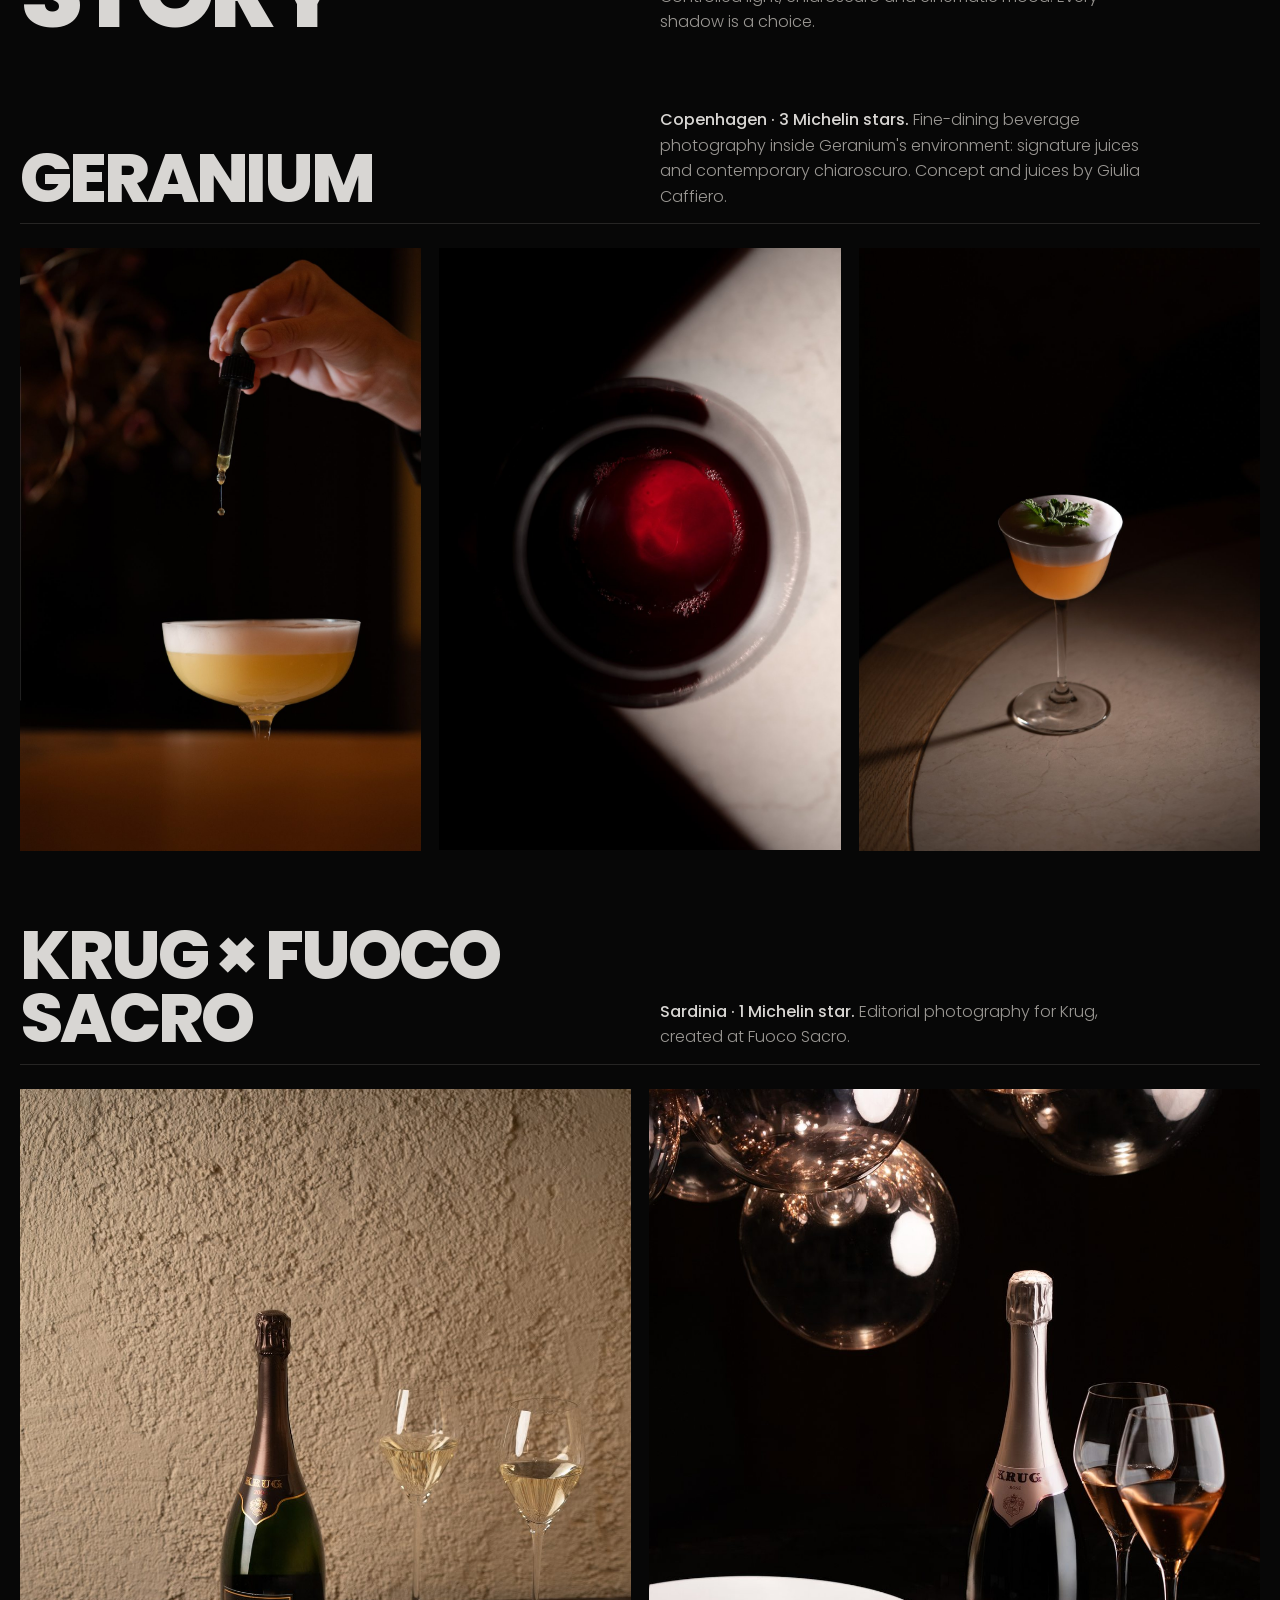
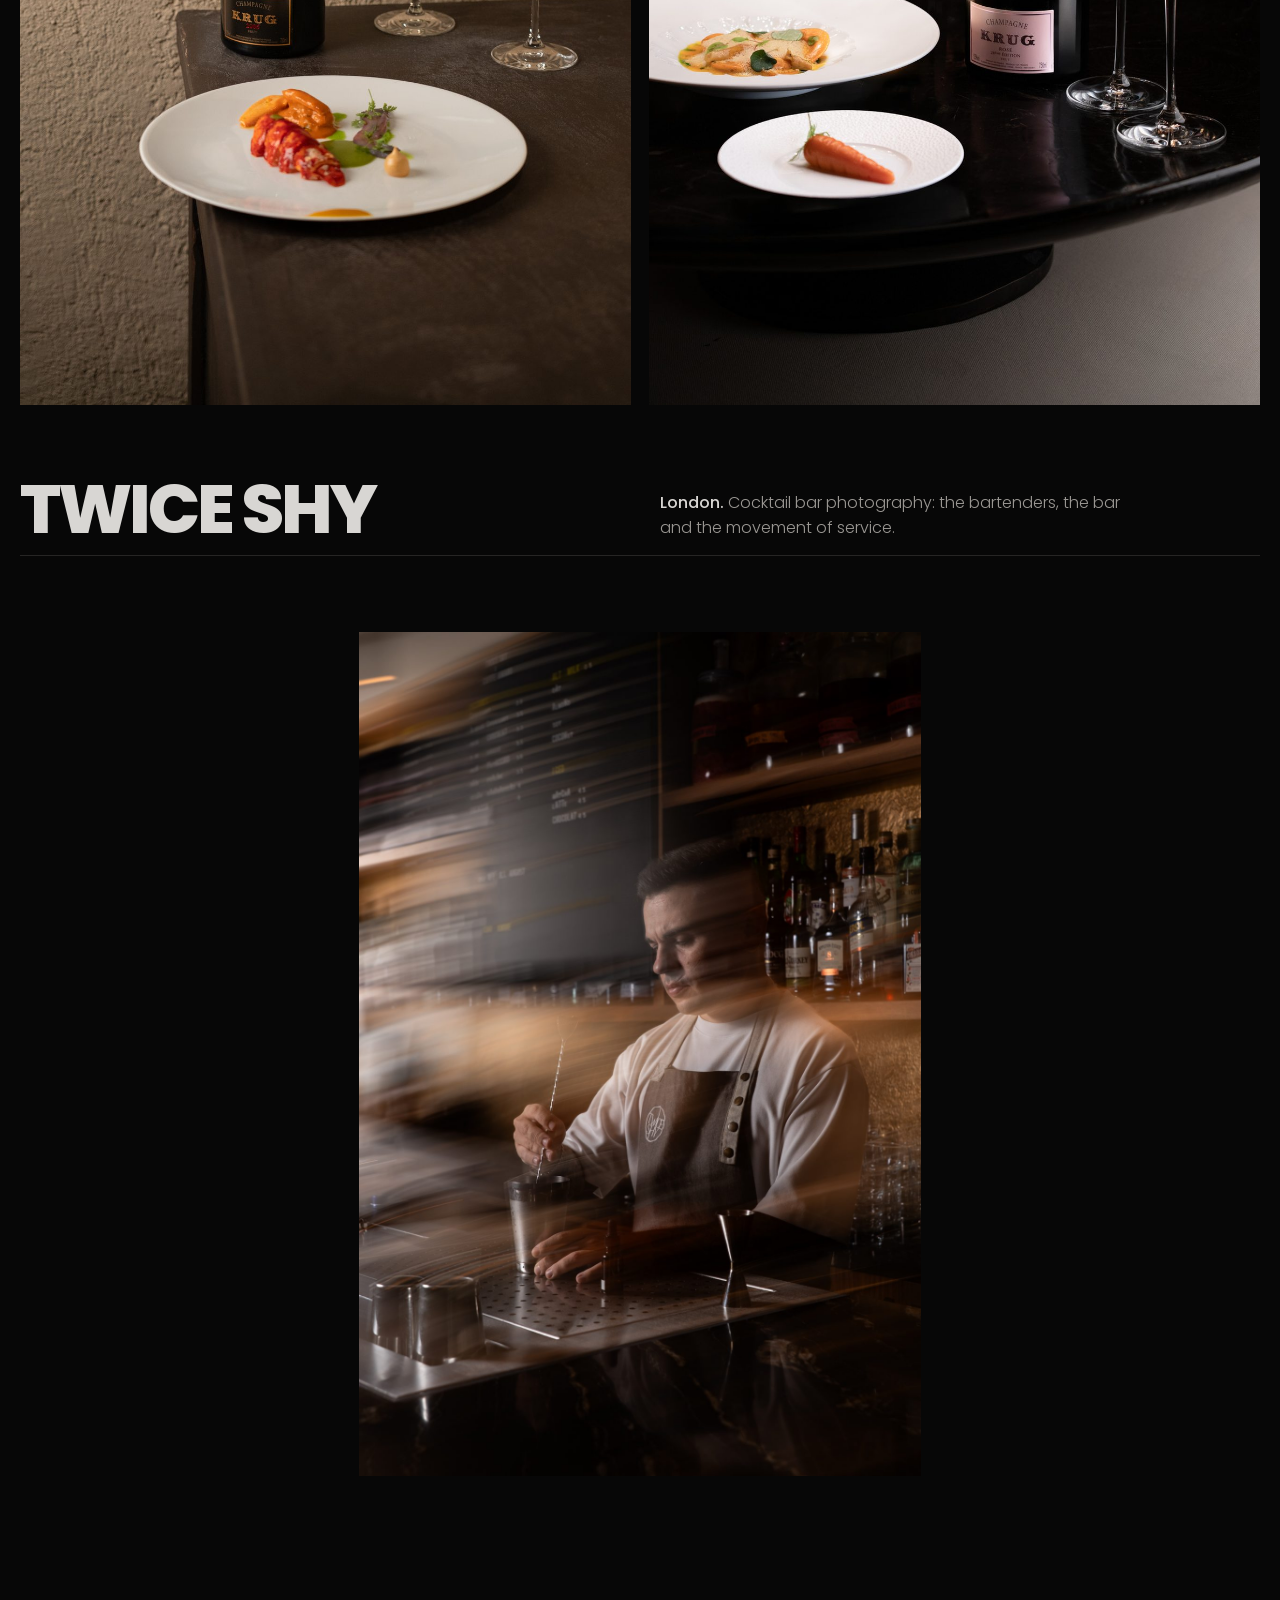
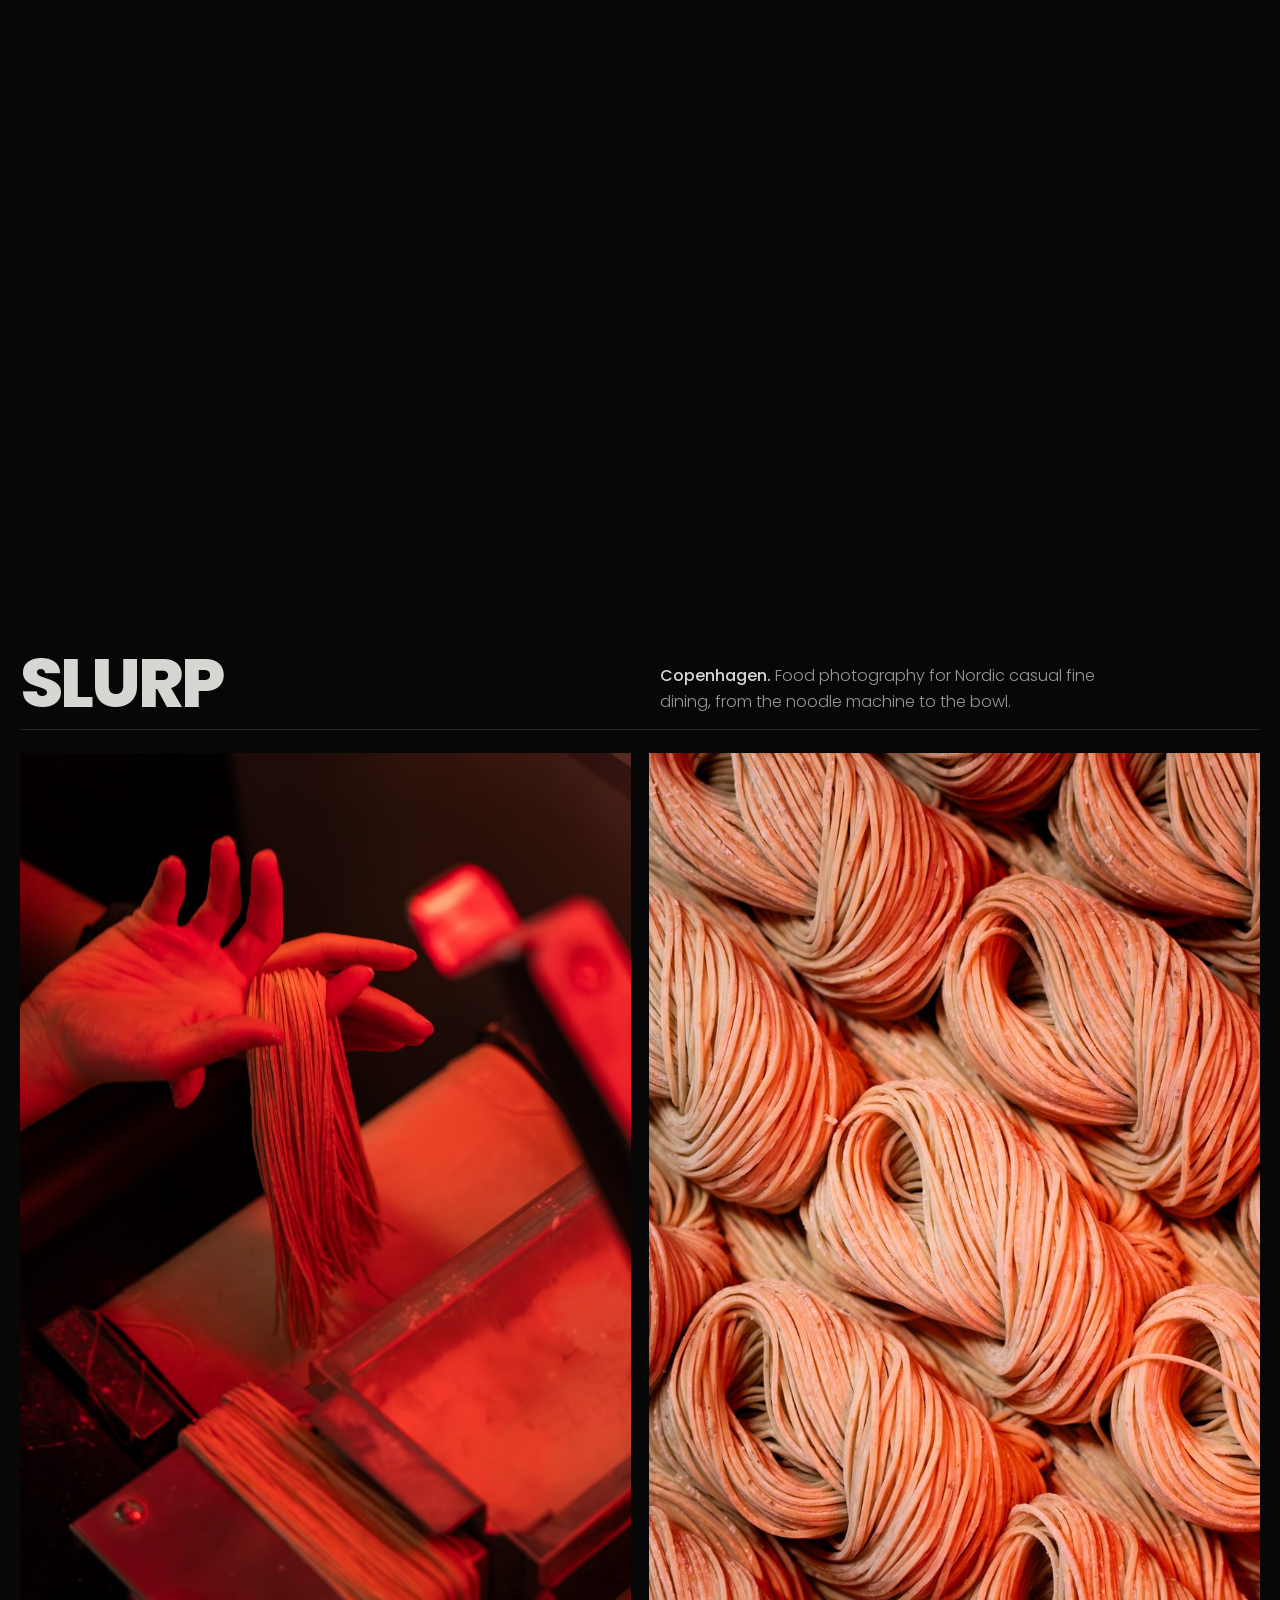
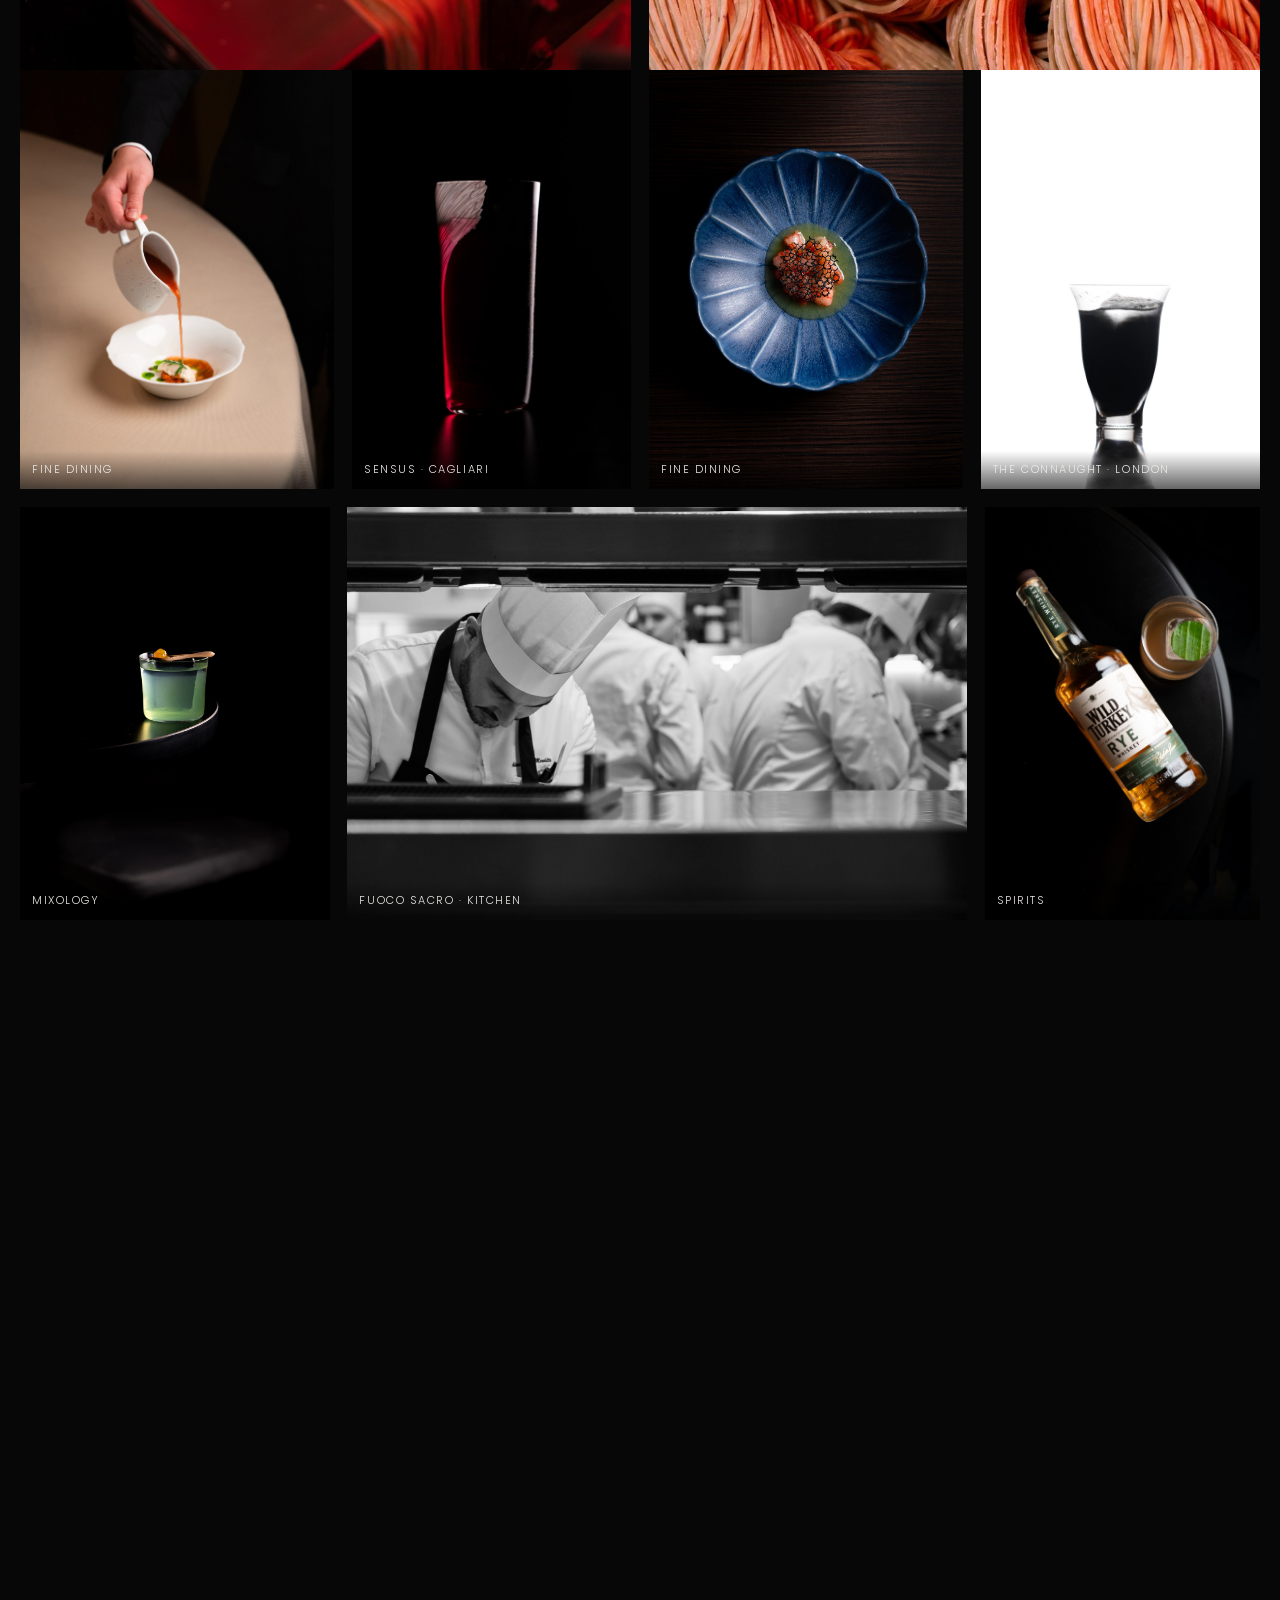
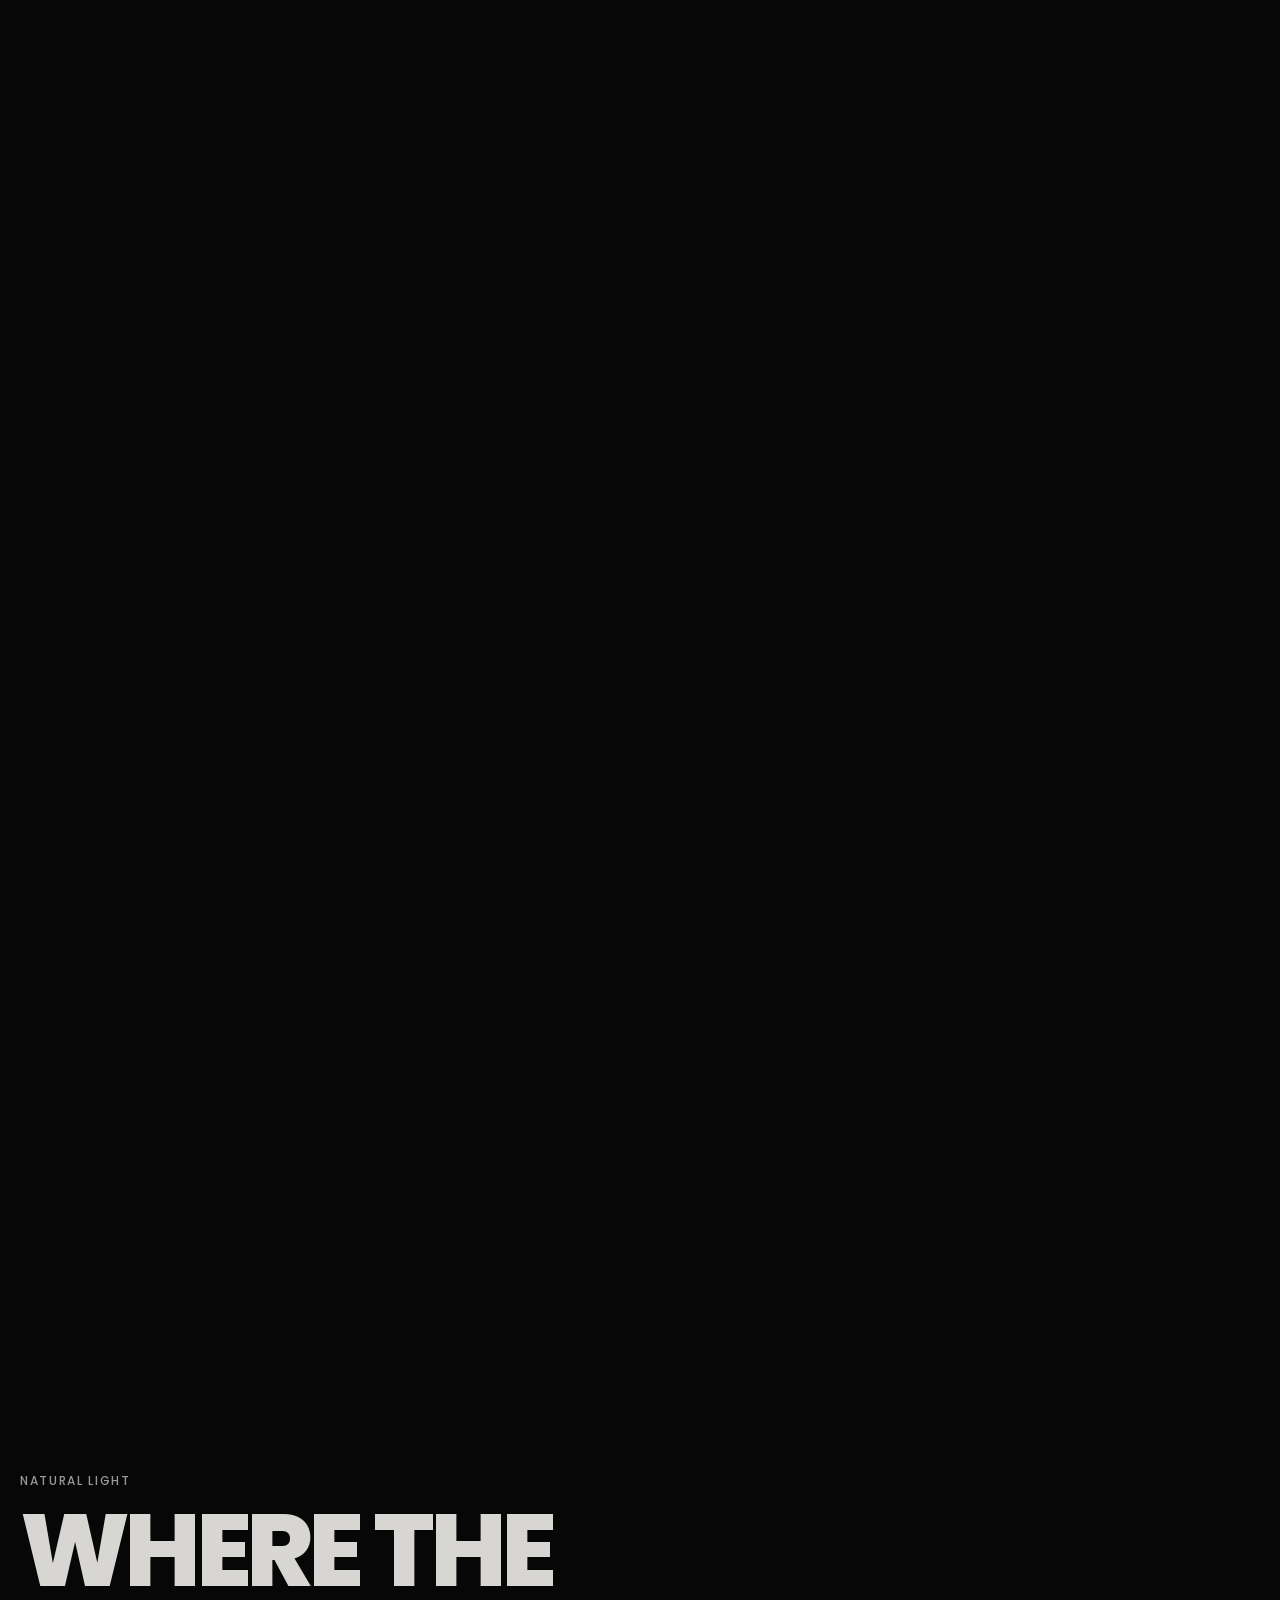
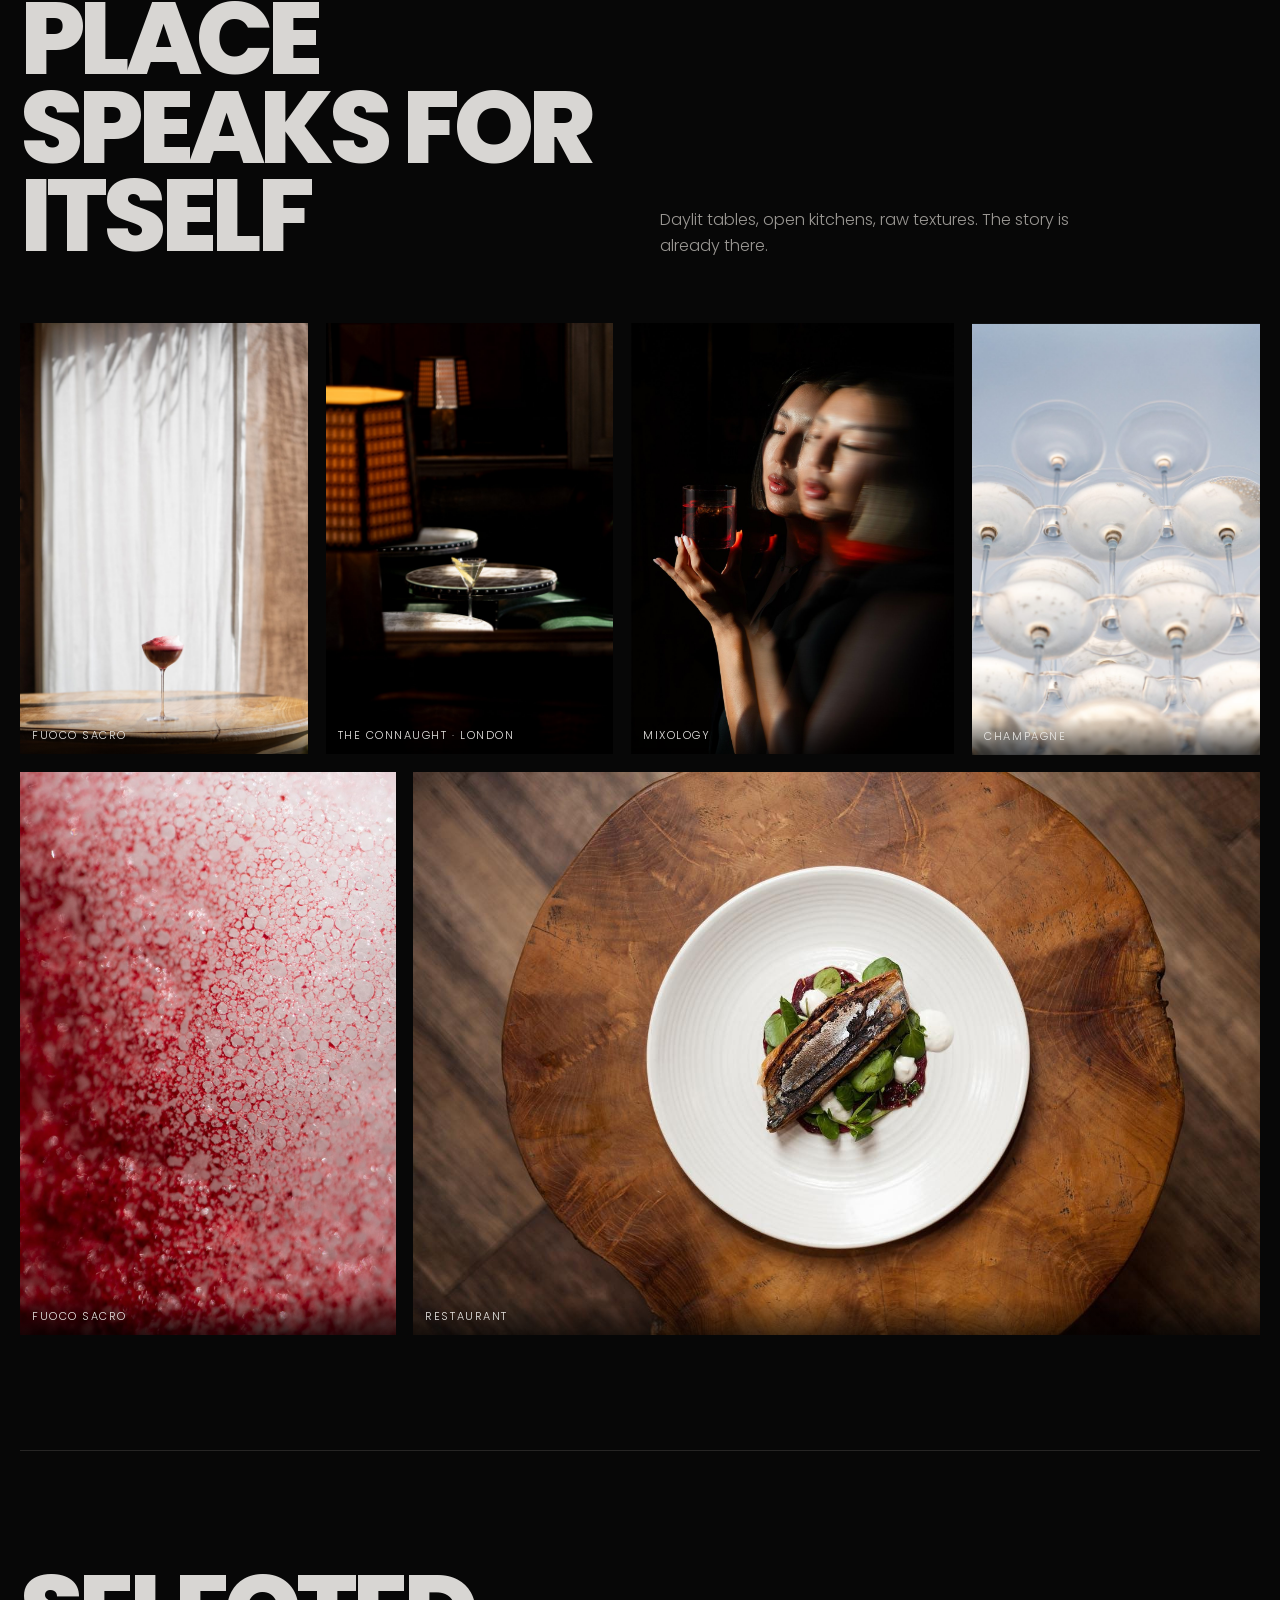
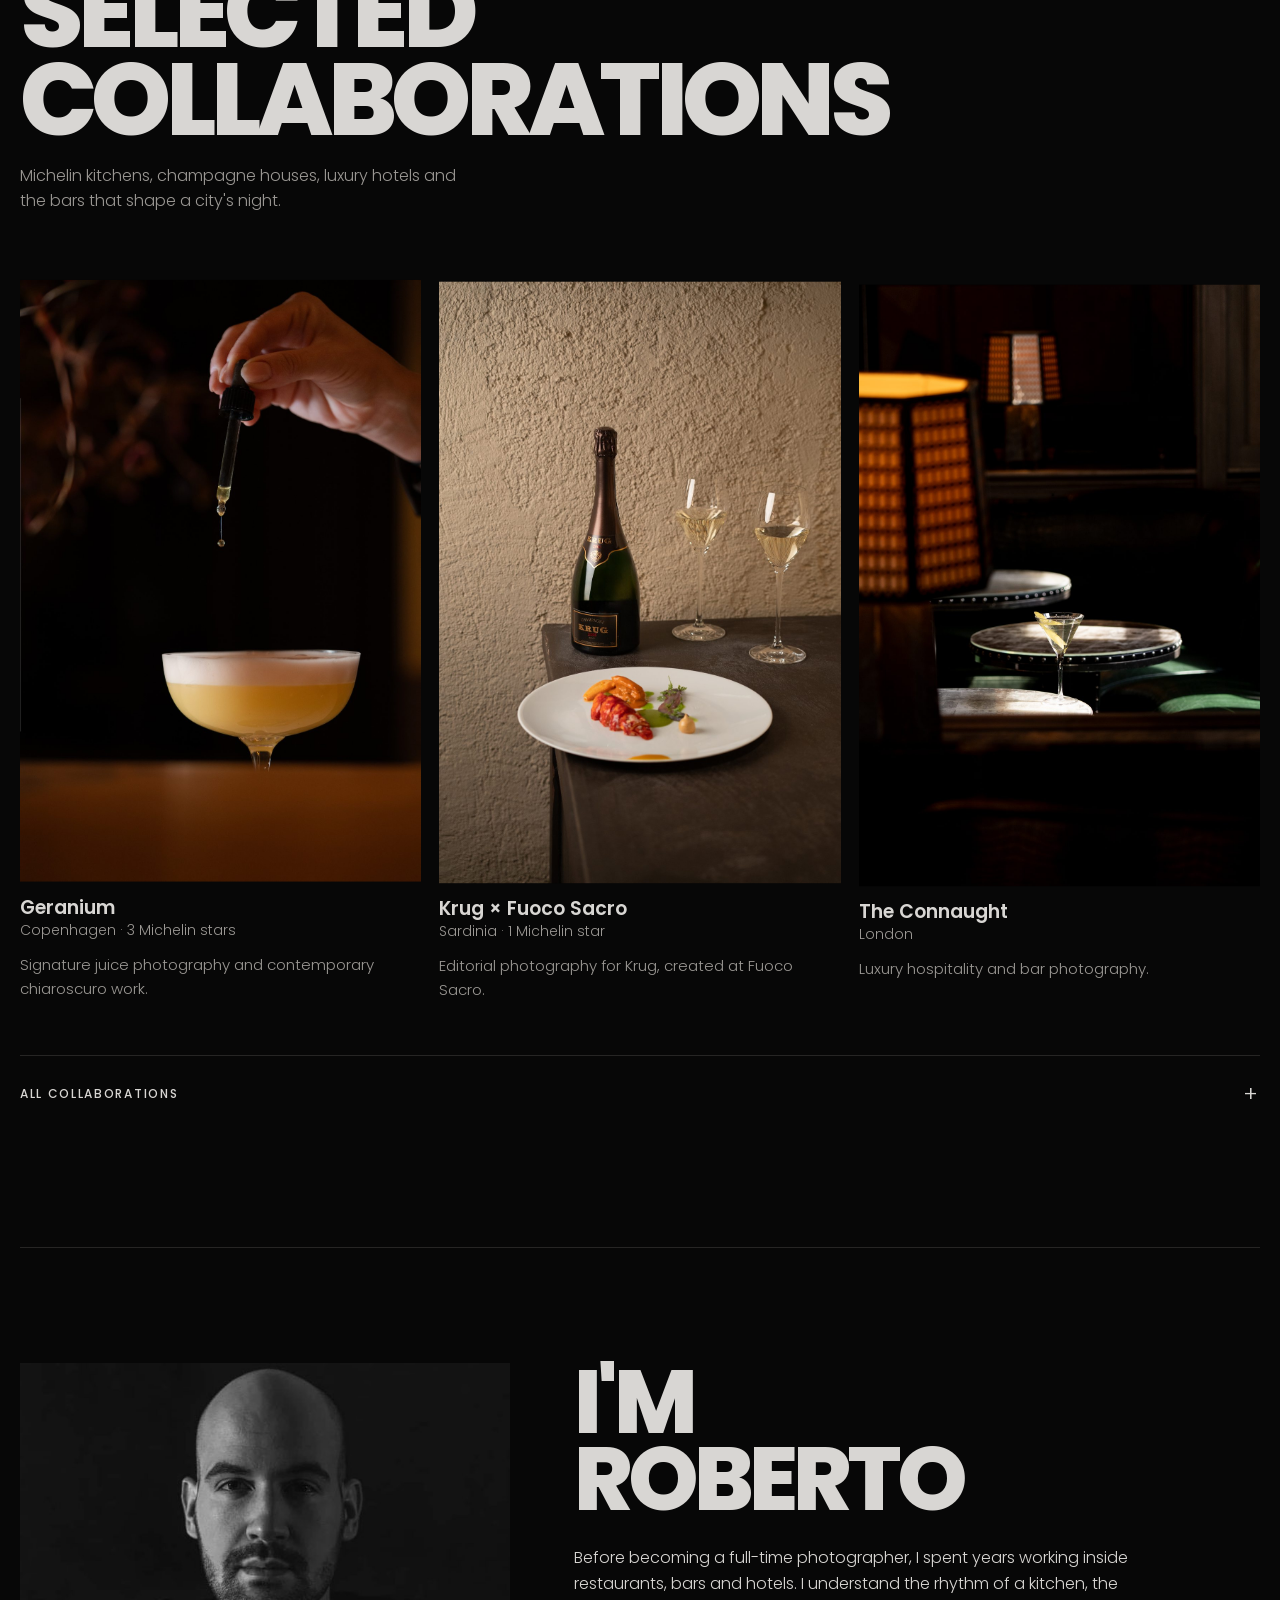
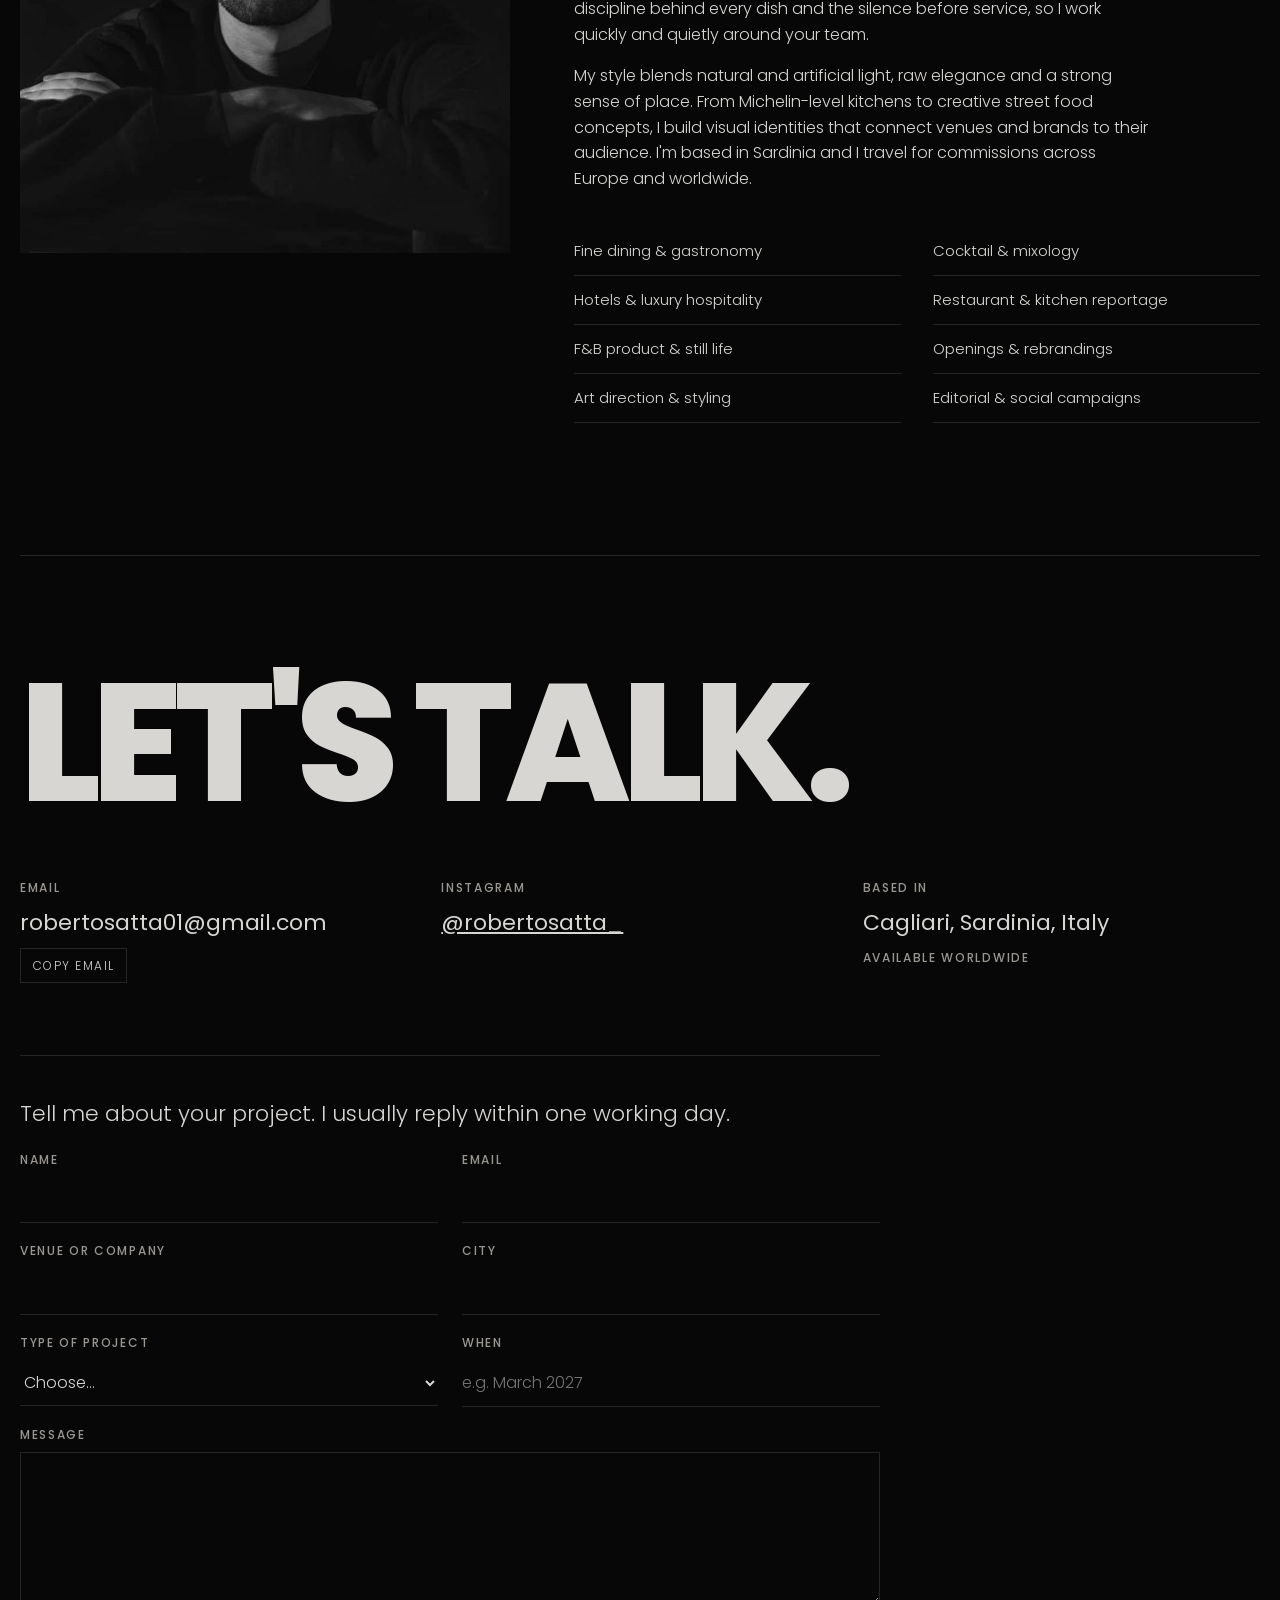
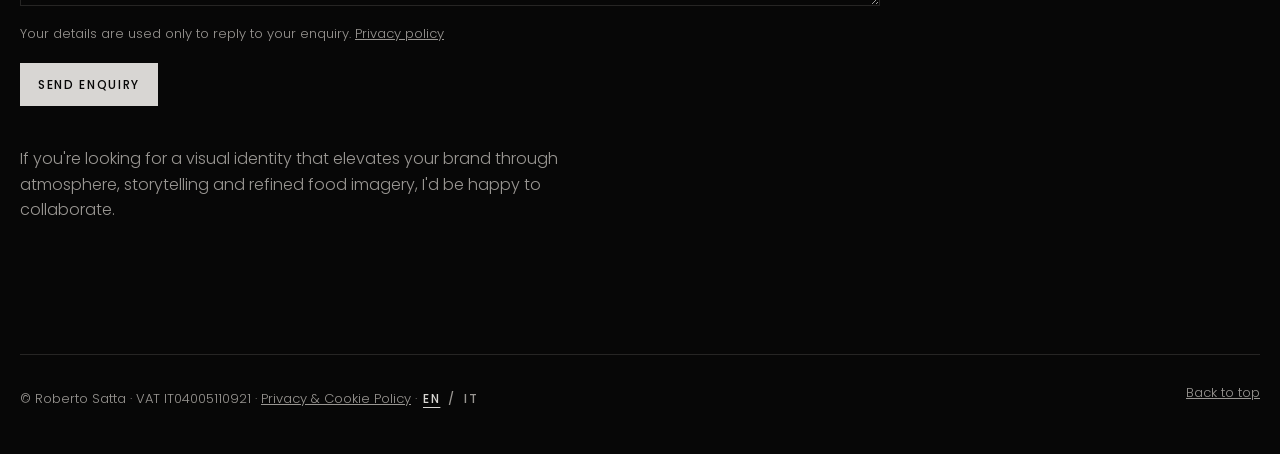
==== commit e33764c5: "Motion (file locale): foto che entrano a cascata con effetto molla, nome lettera per lettera Co-Auth" ====
--- a/index.html
+++ b/index.html
@@ -162,6 +162,11 @@
   .row-1 { display: grid; grid-template-columns: minmax(0, 1fr) minmax(0, 1fr); gap: clamp(10px, 1.4vw, 18px); }
   .row-1 .tile { grid-column: 2; }
   @media (max-width: 560px) { .row-1 { grid-template-columns: 1fr; } .row-1 .tile { grid-column: 1; } }
+
+
+  /* With Motion loaded, it drives the entrances instead of the CSS transitions */
+  .mo .reveal { transition: none; }
+  .mo .hero .ch { transition: none; }
 
   /* Reveal on scroll */
   .js .reveal { opacity: 0; transform: translateY(28px); transition: opacity 1s var(--ease), transform 1s var(--ease); }
@@ -539,6 +544,7 @@
   <button class="lb-next" type="button" aria-label="Next">›</button>
 </div>
 
+<script src="js/motion-11.18.2.min.js"></script>
 <script>
   // Language: Italian for Italian browsers, English otherwise; the choice is remembered
   const IT = {"Food & Drink Photographer": "Fotografo Food & Drink", "Sardinia, Italy · Available worldwide": "Sardegna, Italia · Disponibile in tutto il mondo", "Cinematic photography for fine dining, cocktail bars and luxury hospitality. Every image is built around the identity of the place.": "Fotografia cinematografica per ristoranti fine dining, cocktail bar e hotel di lusso. Ogni immagine nasce dall'identità del luogo.", "Scroll ↓": "Scorri ↓", "In Barcelona · 12–18 January 2027.": "A Barcellona · 12–18 gennaio 2027.", "A few days available for shoots.": "Qualche giorno disponibile per shooting.", "Enquire": "Scrivimi", "Selected clients": "Alcuni clienti", "Artificial light": "Luce artificiale", "Where darkness": "Dove il buio", "tells the story": "racconta la storia", "Controlled light, chiaroscuro and cinematic mood. Every shadow is a choice.": "Luce controllata, chiaroscuro e atmosfera cinematografica. Ogni ombra è una scelta.", "Copenhagen · 3 Michelin stars.": "Copenaghen · 3 stelle Michelin.", "Fine-dining beverage photography inside Geranium's environment: signature juices and contemporary chiaroscuro. Concept and juices by Giulia Caffiero.": "Fotografia beverage fine dining negli spazi di Geranium: i succhi signature e un chiaroscuro contemporaneo. Concept e succhi di Giulia Caffiero.", "Sardinia · 1 Michelin star.": "Sardegna · 1 stella Michelin.", "Editorial photography for Krug, created at Fuoco Sacro.": "Fotografia editoriale per Krug, realizzata a Fuoco Sacro.", "London.": "Londra.", "Cocktail bar photography: the bartenders, the bar and the movement of service.": "Fotografia di cocktail bar: i bartender, il bancone e il movimento del servizio.", "Copenhagen.": "Copenaghen.", "Food photography for Nordic casual fine dining, from the noodle machine to the bowl.": "Fotografia food per il casual fine dining nordico, dalla macchina della pasta alla ciotola.", "The Connaught · London": "The Connaught · Londra", "Fuoco Sacro · Kitchen": "Fuoco Sacro · Cucina", "Spirits": "Distillati", "Kitchen reportage": "Reportage in cucina", "Personal work": "Lavori personali", "Then the": "Poi", "light comes in.": "arriva la luce.", "Same eye. Different atmosphere.": "Stesso sguardo. Un'altra atmosfera.", "Natural light": "Luce naturale", "Where the place": "Dove il luogo", "speaks for itself": "parla da sé", "Daylit tables, open kitchens, raw textures. The story is already there.": "Tavole alla luce del giorno, cucine aperte, texture vere. La storia è già lì.", "Restaurant": "Ristorante", "Selected": "Collaborazioni", "collaborations": "selezionate", "Michelin kitchens, champagne houses, luxury hotels and the bars that shape a city's night.": "Cucine stellate, maison di champagne, hotel di lusso e i bar che fanno la notte di una città.", "Copenhagen · 3 Michelin stars": "Copenaghen · 3 stelle Michelin", "Signature juice photography and contemporary chiaroscuro work.": "Fotografia dei succhi signature e lavoro in chiaroscuro contemporaneo.", "Sardinia · 1 Michelin star": "Sardegna · 1 stella Michelin", "London": "Londra", "Luxury hospitality and bar photography.": "Fotografia per l'hospitality di lusso e per il bar.", "All collaborations": "Tutte le collaborazioni", "Fine dining & Michelin": "Fine dining e Michelin", "· Copenhagen, 3★ Michelin": "· Copenaghen, 3★ Michelin", "· Sardinia, 1★ Michelin": "· Sardegna, 1★ Michelin", "Photography featured in the official Fuoco Sacro publication.": "Foto pubblicate nel libro ufficiale di Fuoco Sacro.", "Hospitality & luxury": "Hospitality e lusso", "· London": "· Londra", "Luxury hospitality.": "Hospitality di lusso.", "· Sardinia, 5★L": "· Sardegna, 5★L", "Luxury hospitality and landscape storytelling.": "Hospitality di lusso e racconto del paesaggio.", "· Sardinia, 4★": "· Sardegna, 4★", "Resort and F&B photography.": "Fotografia del resort e del food & beverage.", "International projects": "Progetti internazionali", "Creative food project developed with the head chef.": "Progetto food creativo sviluppato con l'head chef.", "· Copenhagen": "· Copenaghen", "Natural-light food photography for Nordic casual fine dining.": "Fotografia food in luce naturale per il casual fine dining nordico.", "Cocktail identity and nightlife visual storytelling.": "Identità dei cocktail e racconto visivo della notte.", "Food photography and brand storytelling.": "Fotografia food e storytelling del brand.", "Editorial contribution.": "Contributo editoriale.", "Photography featured in multiple articles.": "Foto pubblicate in diversi articoli.", "Food Festival: event and culinary coverage.": "Food Festival: copertura dell'evento e della cucina.", "Bars & mixology": "Bar e mixology", "Cocktail identity and visual direction.": "Identità dei cocktail e direzione visiva.", "Creative mixology photography.": "Fotografia creativa di mixology.", "Drink identity and bar visuals.": "Identità dei drink e immagini del bar.", "Food & casual dining": "Food e casual dining", "Japanese-inspired food photography and visual identity.": "Fotografia food di ispirazione giapponese e identità visiva.", "Restaurant photography focused on color, texture and plating.": "Fotografia di ristorante: colore, texture e impiattamento.", "Artisanal pizza photography and brand imagery.": "Fotografia di pizza artigianale e immagini per il brand.", "Special projects": "Progetti speciali", "· Founder & Creative Director": "· Fondatore e direttore creativo", "Visual identity and annual event direction.": "Identità visiva e direzione dell'evento annuale.", "· Fine-art exhibition, 2025/2026": "· Mostra fine-art, 2025/2026", "Personal artistic food photography series.": "Serie personale di fotografia food d'autore.", "Shortlisted in 2025 and 2026.": "In shortlist nel 2025 e nel 2026.", "I'm": "Sono", "Before becoming a full-time photographer, I spent years working inside restaurants, bars and hotels. I understand the rhythm of a kitchen, the discipline behind every dish and the silence before service, so I work quickly and quietly around your team.": "Prima di diventare fotografo a tempo pieno ho lavorato per anni dentro ristoranti, bar e hotel. Conosco il ritmo di una cucina, la disciplina dietro ogni piatto e il silenzio prima del servizio: per questo lavoro in modo rapido e discreto accanto al vostro team.", "My style blends natural and artificial light, raw elegance and a strong sense of place. From Michelin-level kitchens to creative street food concepts, I build visual identities that connect venues and brands to their audience. I'm based in Sardinia and I travel for commissions across Europe and worldwide.": "Il mio stile unisce luce naturale e artificiale, un'eleganza essenziale e un forte senso del luogo. Dalle cucine stellate ai format street food più creativi, costruisco identità visive che avvicinano locali e brand al loro pubblico. Vivo in Sardegna e viaggio per lavoro in Europa e nel mondo.", "Fine dining & gastronomy": "Fine dining e alta cucina", "Cocktail & mixology": "Cocktail e mixology", "Hotels & luxury hospitality": "Hotel e hospitality di lusso", "Restaurant & kitchen reportage": "Reportage in sala e in cucina", "F&B product & still life": "Prodotto F&B e still life", "Openings & rebrandings": "Aperture e rebranding", "Art direction & styling": "Art direction e styling", "Editorial & social campaigns": "Editoriali e campagne social", "Let's talk.": "Parliamone.", "Copy email": "Copia email", "Copied": "Copiata", "Based in": "Base", "Cagliari, Sardinia, Italy": "Cagliari, Sardegna, Italia", "Available worldwide": "Disponibile in tutto il mondo", "Tell me about your project. I usually reply within one working day.": "Raccontatemi il vostro progetto. Di solito rispondo entro un giorno lavorativo.", "Name": "Nome", "Venue or company": "Locale o azienda", "City": "Città", "Type of project": "Tipo di progetto", "Choose…": "Scegli…", "Drinks or food brand": "Brand food o drink", "PR or creative agency": "Agenzia PR o creativa", "Editorial": "Editoriale", "Other": "Altro", "When": "Quando", "Message": "Messaggio", "Send enquiry": "Invia richiesta", "If you're looking for a visual identity that elevates your brand through atmosphere, storytelling and refined food imagery, I'd be happy to collaborate.": "Se cercate un'identità visiva che dia valore al vostro brand con atmosfera, racconto e immagini food curate, sarò felice di collaborare.", "Back to top": "Torna su", "Let's work together": "Lavoriamo insieme", "Geranium · Copenhagen": "Geranium · Copenaghen", "Krug × Fuoco Sacro · Sardinia": "Krug × Fuoco Sacro · Sardegna", "Slurp · Copenhagen": "Slurp · Copenaghen", "Please add your name, a valid email and a short message.": "Inserite il nome, un'email valida e un breve messaggio.", "Sending…": "Invio in corso…", "Thank you. Your message has arrived, I’ll get back to you soon.": "Grazie, il messaggio è arrivato. Vi rispondo presto.", "Something went wrong. Please write to me at": "Qualcosa non ha funzionato. Scrivetemi a", "e.g. March 2027": "es. marzo 2027", "Choose photograph": "Scegli la foto", "Photograph": "Foto", "Close": "Chiudi", "Previous": "Precedente", "Next": "Successiva", "Roberto Satta — food & drink photographer based in Sardinia, Italy, available worldwide.": "Roberto Satta — fotografo food & drink con base in Sardegna, disponibile in tutto il mondo.", "Your details are used only to reply to your enquiry.": "I dati inseriti servono solo per rispondere alla richiesta.", "Privacy policy": "Informativa privacy", "VAT IT04005110921": "P.IVA IT04005110921", "This site uses only technical tools, no profiling cookies.": "Questo sito usa solo strumenti tecnici, niente cookie di profilazione.", "Cookie policy": "Cookie policy"};
@@ -666,9 +672,24 @@
   }
   if (!still) { addEventListener('scroll', () => requestAnimationFrame(grow), { passive: true }); addEventListener('resize', grow); grow(); }
 
-  // Reveal on scroll
-  const io = new IntersectionObserver((es) => es.forEach((e) => { if (e.isIntersecting) { e.target.classList.add('in'); io.unobserve(e.target); } }), { rootMargin: '0px 0px -8% 0px' });
-  document.querySelectorAll('.reveal').forEach((el) => io.observe(el));
+  // Reveal on scroll: Motion springs when available, CSS otherwise
+  const M = !still && window.Motion;
+  if (M) {
+    document.documentElement.classList.add('mo');
+    document.querySelectorAll('.reveal').forEach((el) => {
+      const sibs = el.parentElement ? [...el.parentElement.children].filter((c) => c.classList.contains('reveal')) : [el];
+      const pos = Math.max(0, sibs.indexOf(el)) % 4;
+      M.inView(el, () => {
+        M.animate(el, { opacity: [0, 1], y: [48, 0], scale: [0.97, 1] }, { type: 'spring', stiffness: 90, damping: 18, mass: 0.9, delay: pos * 0.08 });
+      }, { margin: '0px 0px -8% 0px' });
+    });
+    // Name: letters rise one by one
+    const chs = [...document.querySelectorAll('.hero .ch')];
+    if (chs.length) M.animate(chs, { opacity: [0, 1], y: ['0.55em', '0em'] }, { type: 'spring', bounce: 0.25, duration: 0.9, delay: M.stagger(0.05, { start: 0.8 }) });
+  } else {
+    const io = new IntersectionObserver((es) => es.forEach((e) => { if (e.isIntersecting) { e.target.classList.add('in'); io.unobserve(e.target); } }), { rootMargin: '0px 0px -8% 0px' });
+    document.querySelectorAll('.reveal').forEach((el) => io.observe(el));
+  }
 
   // Floating button: after the hero, hidden near the contact section
   const cta = document.querySelector('.cta');
